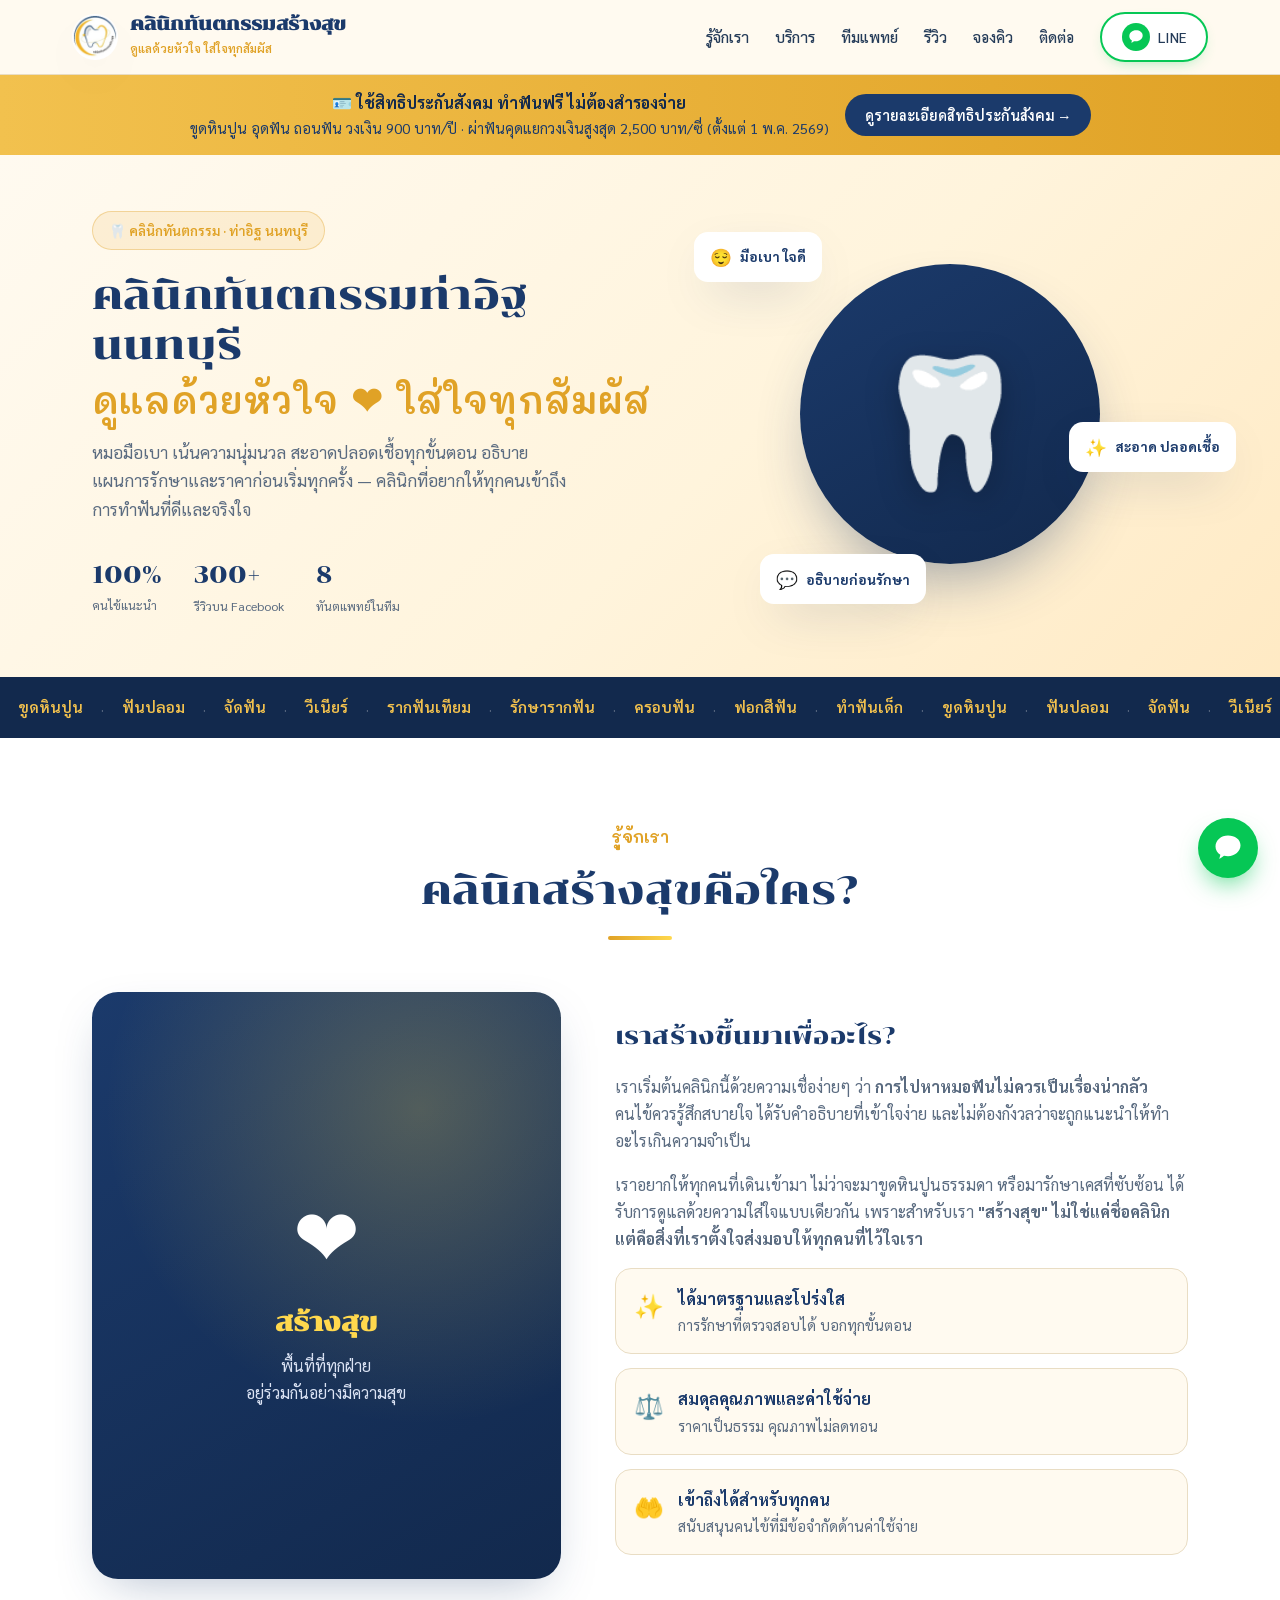
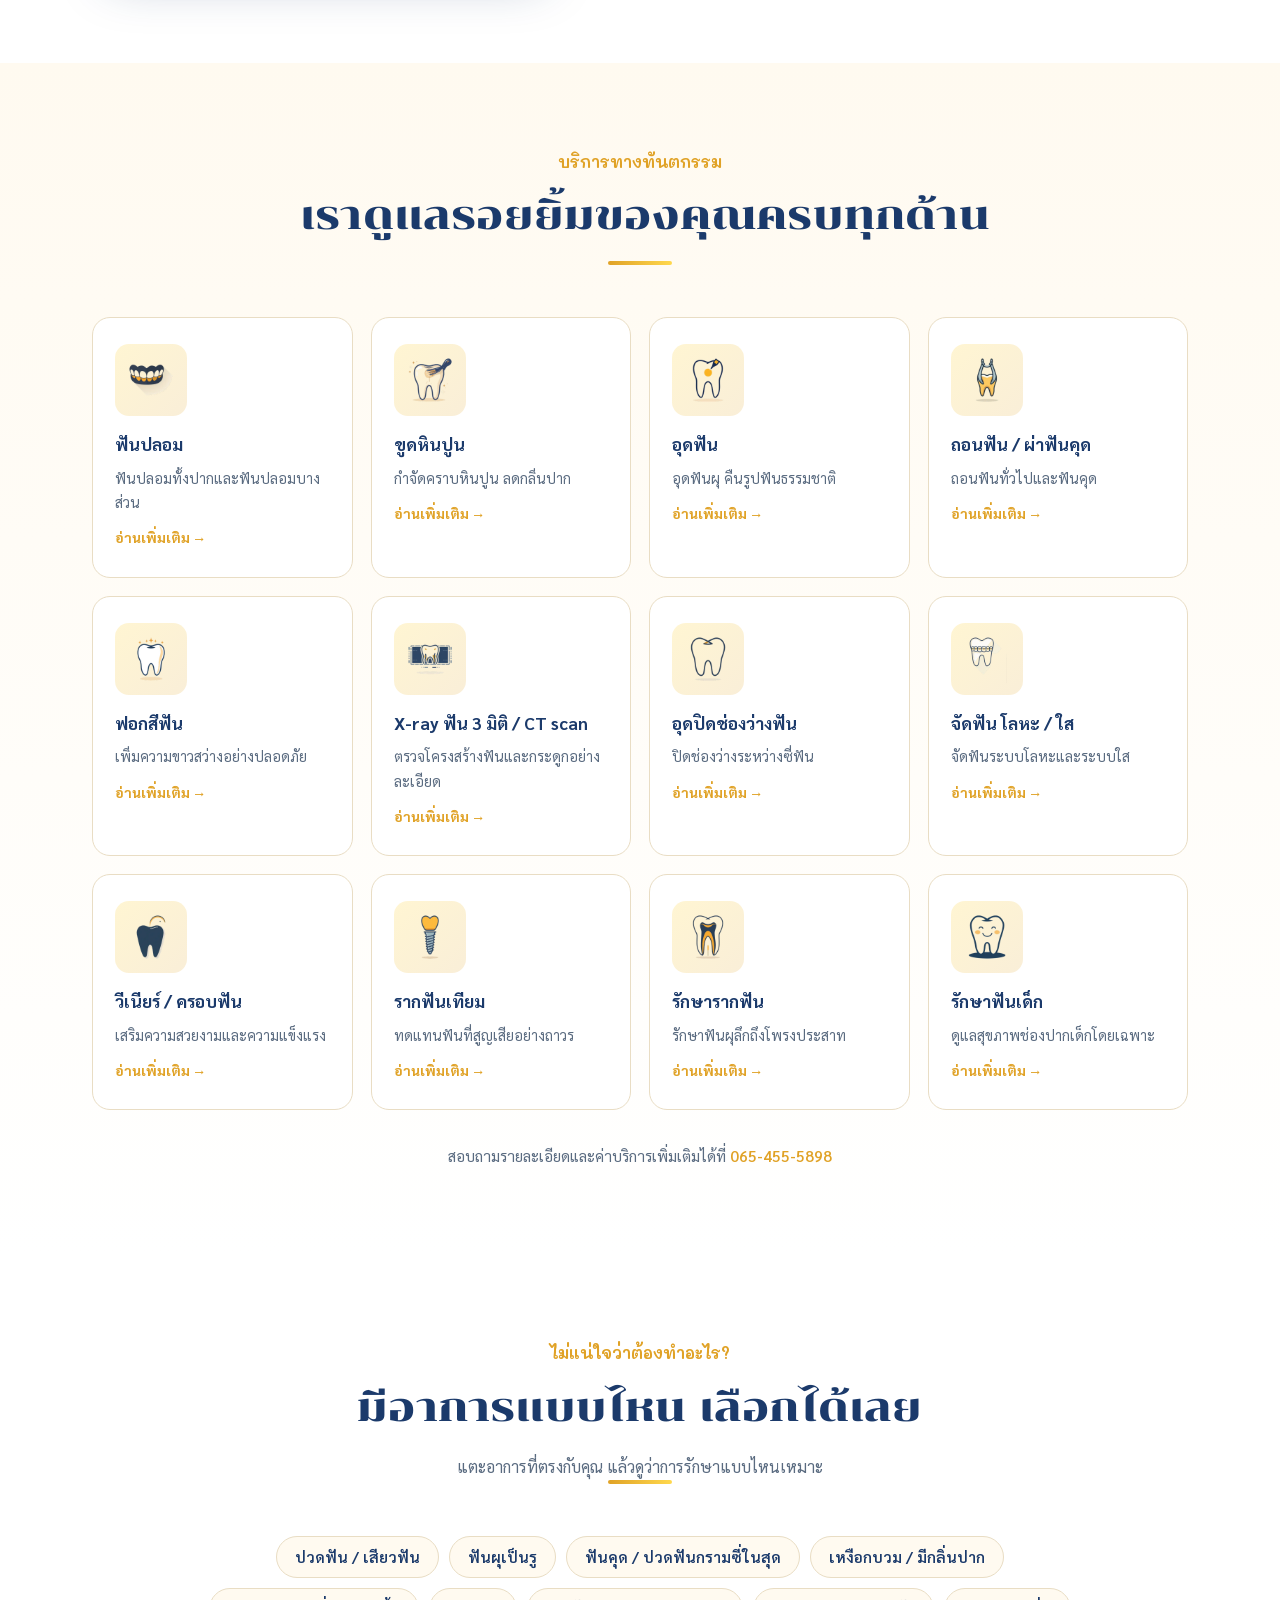
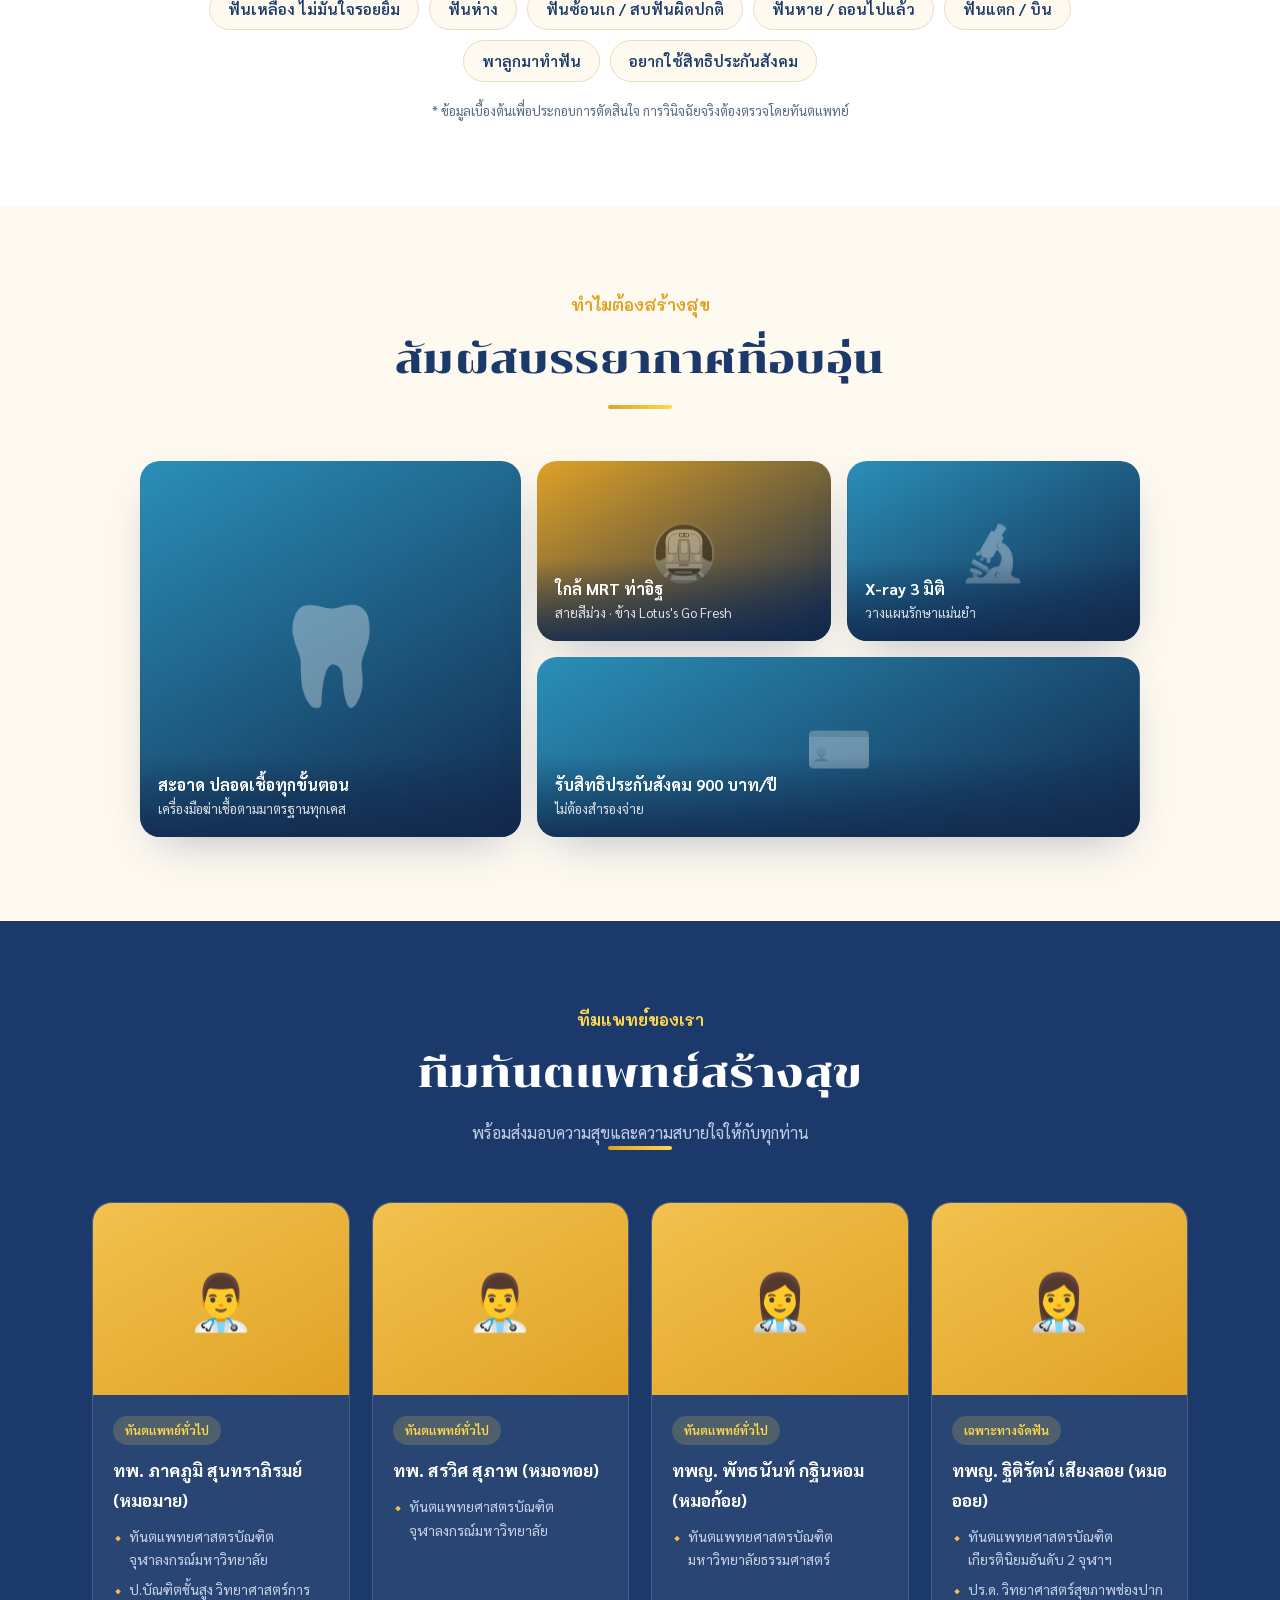
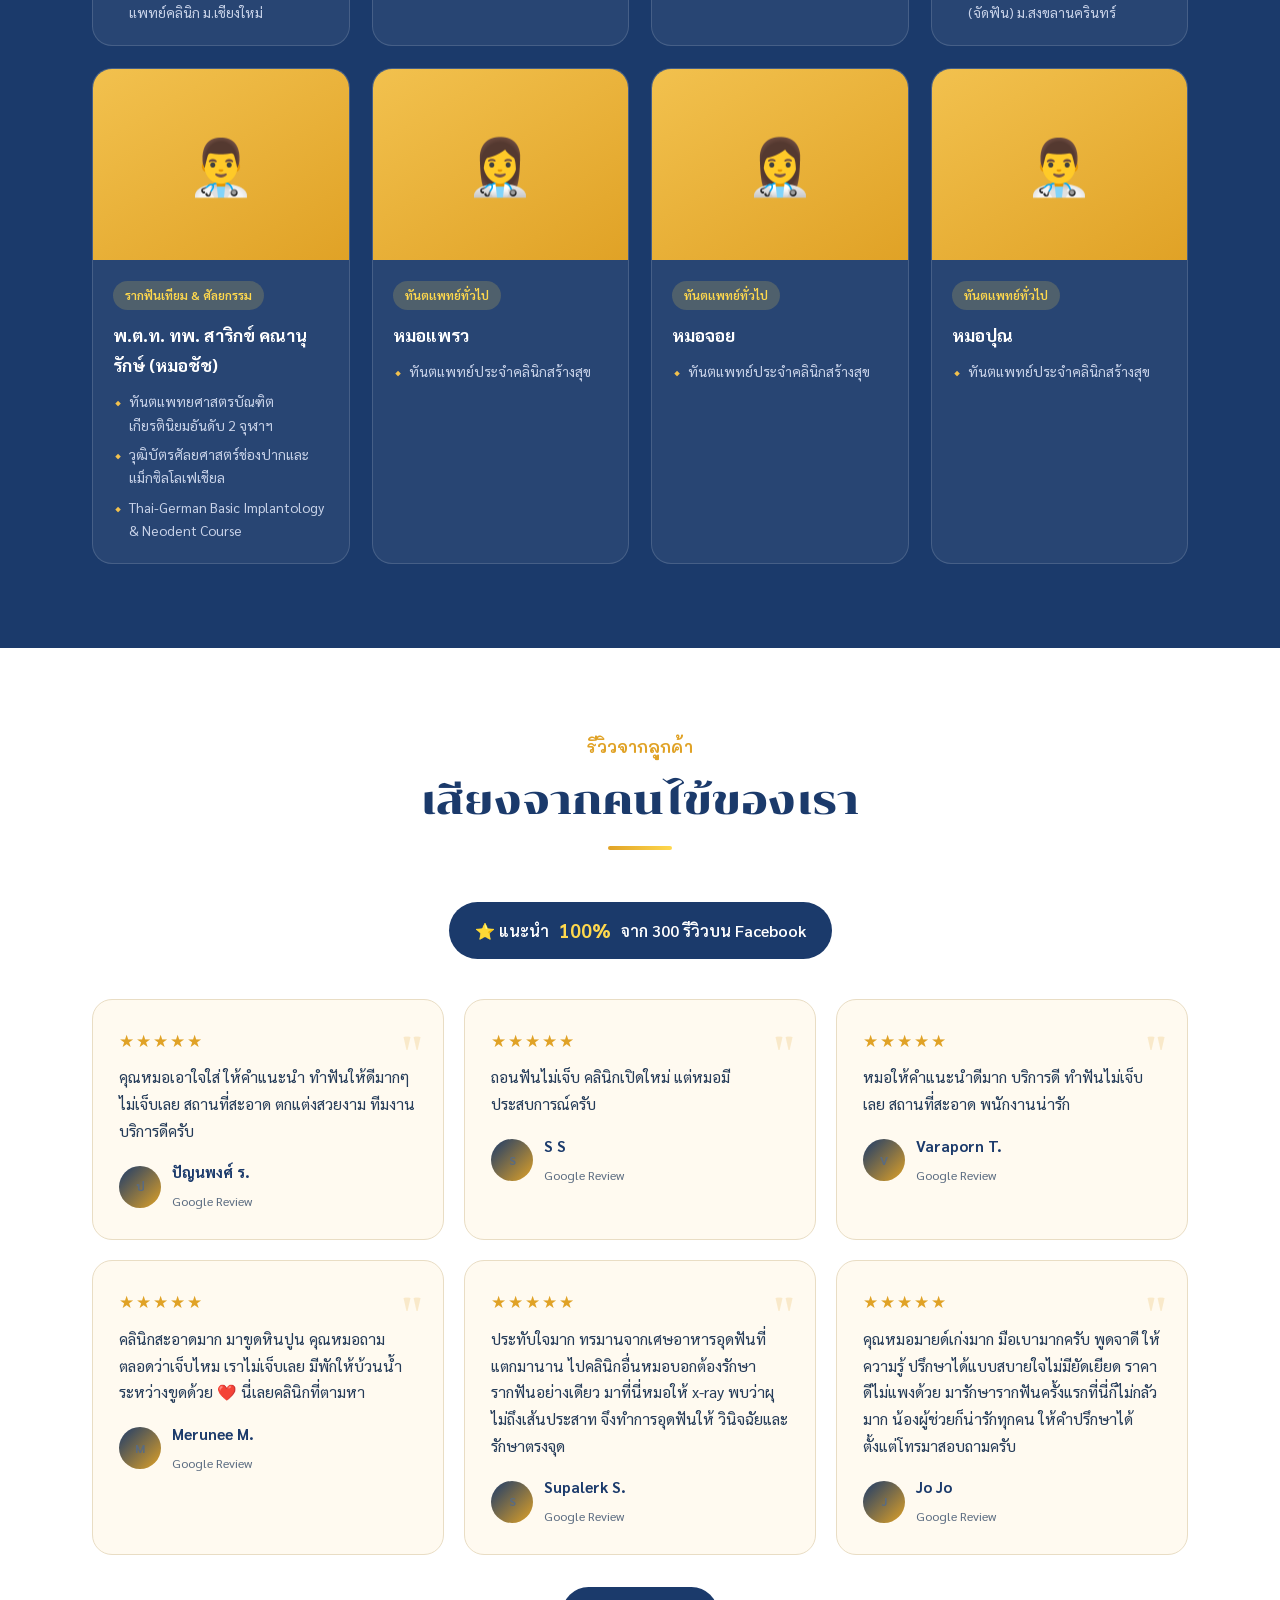
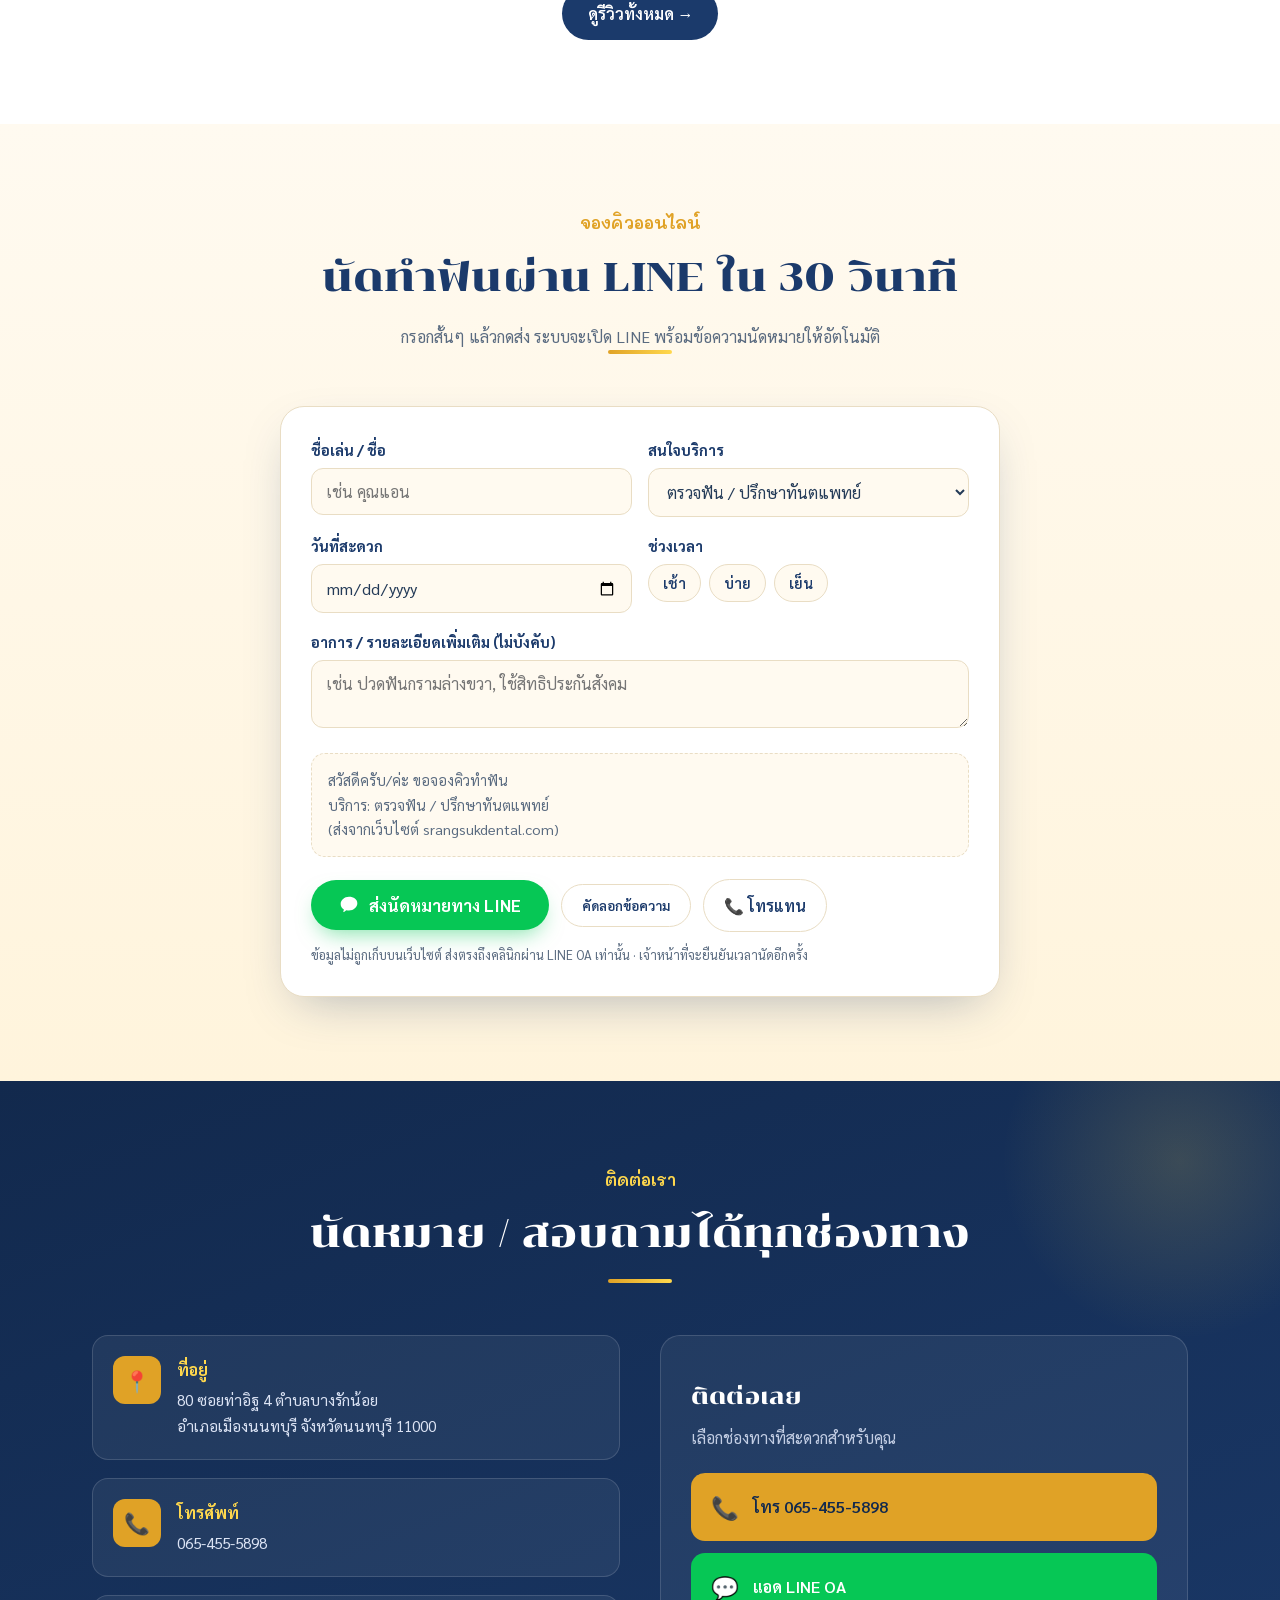
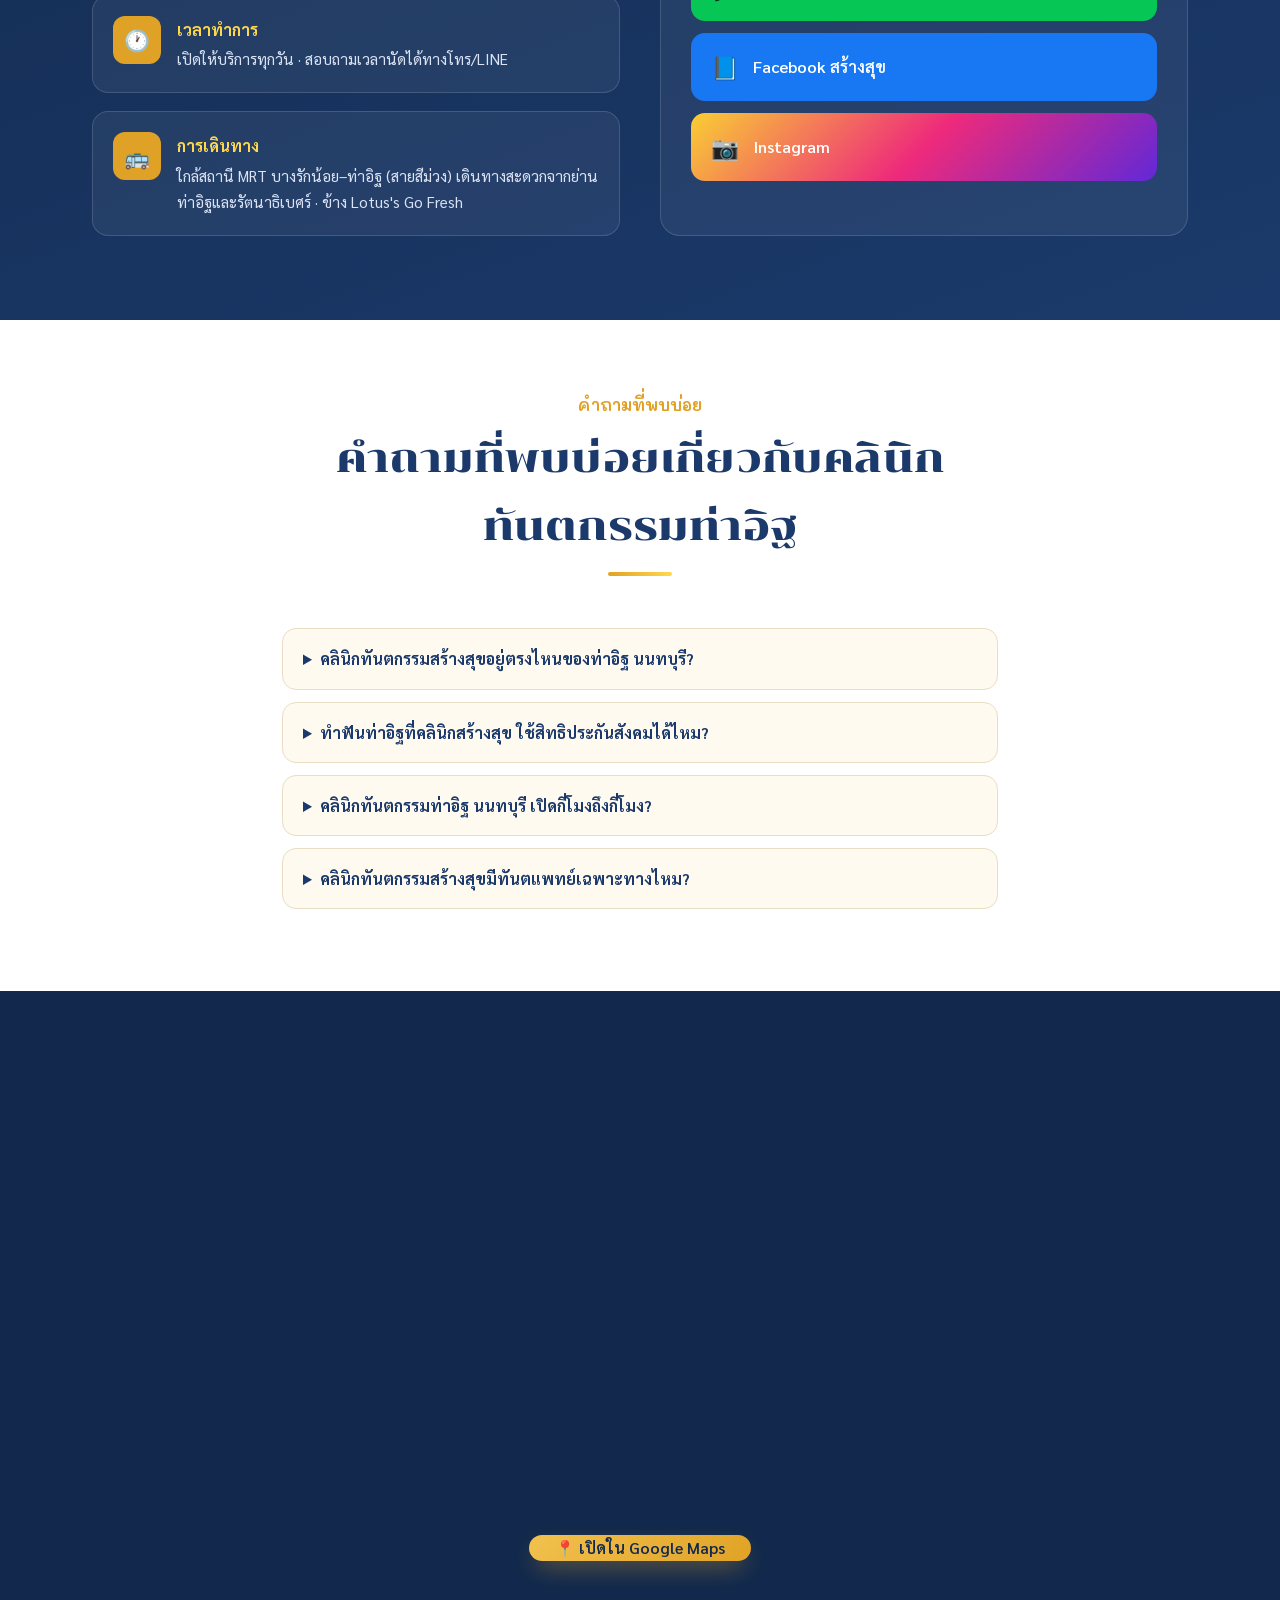
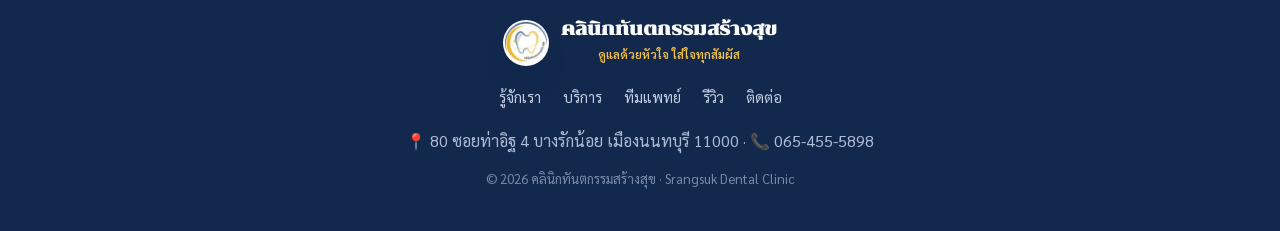
==== index.html @ 849a43ff "Content review: SSO 2026 rules, remove risky claims, fix errors - Social security: update to rules e" ====
<!DOCTYPE html>
<html lang="th">
<head>
<meta charset="UTF-8">
<meta name="viewport" content="width=device-width, initial-scale=1.0">
<title>คลินิกทันตกรรมสร้างสุข | ทำฟัน ท่าอิฐ นนทบุรี</title>
<meta name="description" content="คลินิกทันตกรรมสร้างสุข ทำฟันท่าอิฐ นนทบุรี ใกล้ MRT ท่าอิฐ สายสีม่วง บริการทันตกรรมครบวงจร ดูแลด้วยหัวใจ ใส่ใจทุกสัมผัส หมอมือเบา รับสิทธิประกันสังคม">
<meta name="keywords" content="คลินิกทันตกรรมท่าอิฐ, ทำฟันท่าอิฐ, คลินิกทันตกรรมนนทบุรี, ทำฟันนนทบุรี, หมอฟันท่าอิฐ, ทันตแพทย์บางรักน้อย">
<link rel="canonical" href="https://srangsukdental.com/">
<meta property="og:type" content="website">
<meta property="og:title" content="คลินิกทันตกรรมสร้างสุข | ทำฟัน ท่าอิฐ นนทบุรี">
<meta property="og:description" content="คลินิกทันตกรรมสร้างสุข ทำฟันท่าอิฐ นนทบุรี ใกล้ MRT ท่าอิฐ สายสีม่วง บริการทันตกรรมครบวงจร ดูแลด้วยหัวใจ ใส่ใจทุกสัมผัส">
<meta property="og:url" content="https://srangsukdental.com/">
<meta property="og:site_name" content="คลินิกทันตกรรมสร้างสุข">
<meta name="twitter:card" content="summary_large_image">
<meta property="og:image" content="https://srangsukdental.com/assets/brand/og-image.jpg">
<meta property="og:image:width" content="1200">
<meta property="og:image:height" content="630">
<meta property="og:locale" content="th_TH">
<meta name="theme-color" content="#1b3a6b">
<link rel="icon" type="image/png" sizes="32x32" href="/assets/brand/favicon-32.png">
<link rel="apple-touch-icon" href="/assets/brand/icon-180.png">
<link rel="manifest" href="/site.webmanifest">
<link rel="preconnect" href="https://fonts.googleapis.com">
<link rel="preconnect" href="https://fonts.gstatic.com" crossorigin>
<link href="https://fonts.googleapis.com/css2?family=Chonburi&family=Sarabun:wght@300;400;500;600;700&family=Mali:wght@400;500;600&display=swap" rel="stylesheet">
<script type="application/ld+json">
{
  "@context": "https://schema.org",
  "@type": "Dentist",
  "name": "คลินิกทันตกรรมสร้างสุข",
  "alternateName": "Srangsuk Dental Clinic",
  "image": "https://srangsukdental.com/assets/brand/og-image.jpg",
  "url": "https://srangsukdental.com/",
  "telephone": "+66654555898",
  "priceRange": "฿฿",
  "address": {
    "@type": "PostalAddress",
    "streetAddress": "80 ซอยท่าอิฐ 4 ตำบลบางรักน้อย",
    "addressLocality": "อำเภอเมืองนนทบุรี",
    "addressRegion": "นนทบุรี",
    "postalCode": "11000",
    "addressCountry": "TH"
  },
  "areaServed": [
    "ท่าอิฐ",
    "บางรักน้อย",
    "นนทบุรี"
  ],
  "hasMap": "https://www.google.com/maps/search/?api=1&query=คลินิกทันตกรรมสร้างสุข+80+ซอยท่าอิฐ+4+บางรักน้อย+นนทบุรี",
  "sameAs": [
    "https://www.facebook.com/srangsuk.dental/",
    "https://www.instagram.com/srangsuk_dental_clinic/",
    "https://line.me/R/ti/p/@096tnjfb"
  ],
  "logo": "https://srangsukdental.com/assets/brand/icon-512.png",
  "isAcceptingNewPatients": true,
  "hasOfferCatalog": {
    "@type": "OfferCatalog",
    "name": "บริการทันตกรรม",
    "itemListElement": [
      {
        "@type": "Offer",
        "itemOffered": {
          "@type": "Service",
          "name": "ฟันปลอม",
          "url": "https://srangsukdental.com/services/fun-plom.html"
        }
      },
      {
        "@type": "Offer",
        "itemOffered": {
          "@type": "Service",
          "name": "ขูดหินปูน",
          "url": "https://srangsukdental.com/services/khud-hin-pun.html"
        }
      },
      {
        "@type": "Offer",
        "itemOffered": {
          "@type": "Service",
          "name": "อุดฟัน",
          "url": "https://srangsukdental.com/services/ud-fun.html"
        }
      },
      {
        "@type": "Offer",
        "itemOffered": {
          "@type": "Service",
          "name": "ถอนฟัน / ผ่าฟันคุด",
          "url": "https://srangsukdental.com/services/thon-fun-pha-fun-khud.html"
        }
      },
      {
        "@type": "Offer",
        "itemOffered": {
          "@type": "Service",
          "name": "ฟอกสีฟัน",
          "url": "https://srangsukdental.com/services/fok-si-fun.html"
        }
      },
      {
        "@type": "Offer",
        "itemOffered": {
          "@type": "Service",
          "name": "X-ray ฟัน 3 มิติ / CT scan",
          "url": "https://srangsukdental.com/services/xray-3d-ct-scan.html"
        }
      },
      {
        "@type": "Offer",
        "itemOffered": {
          "@type": "Service",
          "name": "อุดปิดช่องว่างฟัน",
          "url": "https://srangsukdental.com/services/ud-pid-chong-wang-fun.html"
        }
      },
      {
        "@type": "Offer",
        "itemOffered": {
          "@type": "Service",
          "name": "จัดฟัน โลหะ / ใส",
          "url": "https://srangsukdental.com/services/jad-fun.html"
        }
      },
      {
        "@type": "Offer",
        "itemOffered": {
          "@type": "Service",
          "name": "วีเนียร์ / ครอบฟัน",
          "url": "https://srangsukdental.com/services/veneer-krob-fun.html"
        }
      },
      {
        "@type": "Offer",
        "itemOffered": {
          "@type": "Service",
          "name": "รากฟันเทียม",
          "url": "https://srangsukdental.com/services/rak-fun-tiam.html"
        }
      },
      {
        "@type": "Offer",
        "itemOffered": {
          "@type": "Service",
          "name": "รักษารากฟัน",
          "url": "https://srangsukdental.com/services/raksa-rak-fun.html"
        }
      },
      {
        "@type": "Offer",
        "itemOffered": {
          "@type": "Service",
          "name": "รักษาฟันเด็ก",
          "url": "https://srangsukdental.com/services/raksa-fun-dek.html"
        }
      },
      {
        "@type": "Offer",
        "itemOffered": {
          "@type": "Service",
          "name": "ทำฟันด้วยสิทธิประกันสังคม",
          "url": "https://srangsukdental.com/services/prakan-sangkhom-tham-fun-free.html"
        }
      }
    ]
  }
}
</script>
<script type="application/ld+json">
{
  "@context": "https://schema.org",
  "@type": "FAQPage",
  "mainEntity": [
    {
      "@type": "Question",
      "name": "คลินิกทันตกรรมสร้างสุขอยู่ตรงไหนของท่าอิฐ นนทบุรี?",
      "acceptedAnswer": {
        "@type": "Answer",
        "text": "คลินิกตั้งอยู่ที่ 80 ซอยท่าอิฐ 4 ตำบลบางรักน้อย อำเภอเมืองนนทบุรี ใกล้สถานี MRT บางรักน้อย–ท่าอิฐ (สายสีม่วง) และข้าง Lotus's Go Fresh เดินทางสะดวกจากย่านท่าอิฐและรัตนาธิเบศร์"
      }
    },
    {
      "@type": "Question",
      "name": "ทำฟันท่าอิฐที่คลินิกสร้างสุข ใช้สิทธิประกันสังคมได้ไหม?",
      "acceptedAnswer": {
        "@type": "Answer",
        "text": "ได้ครับ คลินิกรับสิทธิประกันสังคม ขูดหินปูน อุดฟัน ถอนฟัน วงเงิน 900 บาทต่อปี ไม่ต้องสำรองจ่าย ส่วนผ่าฟันคุดตั้งแต่ 1 พ.ค. 2569 แยกวงเงินสูงสุด 2,500 บาทต่อซี่ ค่าใช้จ่ายส่วนที่เกินวงเงินผู้ประกันตนชำระเอง"
      }
    },
    {
      "@type": "Question",
      "name": "คลินิกทันตกรรมท่าอิฐ นนทบุรี เปิดกี่โมงถึงกี่โมง?",
      "acceptedAnswer": {
        "@type": "Answer",
        "text": "เปิดให้บริการทุกวัน แนะนำโทรสอบถามเวลานัดหมายล่วงหน้าได้ที่ 065-455-5898 หรือแอด LINE OA เพื่อความสะดวกในการจองคิว"
      }
    },
    {
      "@type": "Question",
      "name": "คลินิกทันตกรรมสร้างสุขมีทันตแพทย์เฉพาะทางไหม?",
      "acceptedAnswer": {
        "@type": "Answer",
        "text": "มีครับ ทีมแพทย์ 8 ท่านครอบคลุมทันตกรรมทั่วไป ทันตกรรมจัดฟัน และรากฟันเทียม/ศัลยกรรมช่องปากโดยเฉพาะ"
      }
    }
  ]
}
</script>
<style>
:root{
  --navy:#1b3a6b;          /* น้ำเงินเข้มจากโลโก้ */
  --navy-deep:#12294d;
  --gold:#e0a226;          /* ทอง */
  --gold-soft:#f2c14e;
  --yellow:#ffd84d;        /* เหลืองสดใส */
  --cream:#fffaf0;
  --ink:#243b58;
  --muted:#5a6b80;
  --line:#e9ddc4;
  --white:#ffffff;
  --shadow:0 18px 50px -18px rgba(27,58,107,.35);
}
*{margin:0;padding:0;box-sizing:border-box}
html{scroll-behavior:smooth}
body{
  font-family:'Sarabun',sans-serif;
  color:var(--ink);
  background:var(--cream);
  line-height:1.7;
  overflow-x:hidden;
}
h1,h2,h3,.display{font-family:'Chonburi',serif;font-weight:400;letter-spacing:.2px}
.accent-font{font-family:'Mali',cursive}
a{text-decoration:none;color:inherit}
.wrap{max-width:1140px;margin:0 auto;padding:0 22px}
.btn{
  display:inline-flex;align-items:center;gap:8px;
  padding:13px 26px;border-radius:999px;font-weight:600;
  font-size:1rem;cursor:pointer;border:none;transition:.25s;
  font-family:'Sarabun',sans-serif;
}
.btn-gold{background:linear-gradient(135deg,var(--gold-soft),var(--gold));color:var(--navy-deep);box-shadow:0 10px 24px -8px rgba(224,162,38,.7)}
.btn-gold:hover{transform:translateY(-3px);box-shadow:0 16px 30px -10px rgba(224,162,38,.8)}
.btn-line-nav{background:#fff;color:#06c755;border:2px solid #06c755;padding:8px 22px 8px 8px;box-shadow:0 6px 16px -8px rgba(6,199,85,.45);transition:.25s}
.btn-line-nav:hover{background:#06c755;color:#fff;transform:translateY(-3px);box-shadow:0 12px 22px -8px rgba(6,199,85,.6)}
.btn-line-nav .line-badge{width:28px;height:28px;border-radius:50%;background:#06c755;display:grid;place-items:center;flex-shrink:0;transition:.25s}
.btn-line-nav:hover .line-badge{background:#fff}
.btn-line-nav .line-badge svg{width:16px;height:16px;fill:#fff;transition:.25s}
.btn-line-nav:hover .line-badge svg{fill:#06c755}
.btn-navy{background:var(--navy);color:#fff}
.btn-navy:hover{background:var(--navy-deep);transform:translateY(-3px)}
.btn-ghost{background:rgba(255,255,255,.15);color:#fff;border:1.5px solid rgba(255,255,255,.5)}
.btn-ghost:hover{background:rgba(255,255,255,.28)}

/* ---------- NAV ---------- */
header{position:sticky;top:0;z-index:50;background:rgba(255,250,240,.92);backdrop-filter:blur(10px);border-bottom:1px solid var(--line)}
nav{display:flex;align-items:center;justify-content:space-between;padding:12px 22px;max-width:1180px;margin:0 auto}
.brand{display:flex;align-items:center;gap:12px}
.logo-mark{width:46px;height:46px;border-radius:50%;background:#fff url(/assets/brand/icon-192.png) center/cover no-repeat;box-shadow:var(--shadow);flex-shrink:0;display:block}

.brand-text b{font-family:'Chonburi',serif;font-size:1.12rem;color:var(--navy);display:block;line-height:1.1}
.brand-text span{font-size:.72rem;color:var(--gold);font-weight:600}
.menu{display:flex;gap:26px;align-items:center}
.menu a{font-weight:500;font-size:.96rem;color:var(--ink);position:relative;padding:4px 0}
.menu a::after{content:"";position:absolute;left:0;bottom:-2px;width:0;height:2px;background:var(--gold);transition:.25s}
.menu a:hover::after{width:100%}
.menu .btn{padding:9px 20px;font-size:.9rem}
.burger{display:none;flex-direction:column;gap:5px;background:none;border:none;cursor:pointer}
.burger span{width:26px;height:3px;background:var(--navy);border-radius:2px;transition:.3s}

/* ---------- HERO ---------- */
.hero{position:relative;background:linear-gradient(135deg,var(--cream) 0%,#fff4dc 55%,#ffe9c2 100%);color:var(--ink);overflow:hidden;padding:56px 0 0}
.hero-grid{display:grid;grid-template-columns:1.1fr .9fr;gap:40px;align-items:center;position:relative;z-index:2;max-width:1140px;padding-bottom:60px}
.hero .eyebrow{display:inline-flex;align-items:center;gap:8px;background:rgba(224,162,38,.12);border:1px solid rgba(224,162,38,.35);color:var(--gold);padding:7px 16px;border-radius:999px;font-size:.85rem;font-weight:600;margin-bottom:20px;animation:fadeUp .7s both}
.hero h1{font-size:clamp(1.7rem,4vw,2.5rem);line-height:1.25;margin-bottom:16px;color:var(--navy);animation:fadeUp .7s .1s both}
.hero h1 .hero-sub{display:block;font-family:'Mali',cursive;font-weight:600;font-size:clamp(1.5rem,3.6vw,2.3rem);color:var(--gold);margin-top:6px}
.hero h1 .heart{display:inline-block;animation:beat 1.6s ease-in-out infinite}
.hero-desc{color:var(--muted);font-size:1.05rem;max-width:480px;margin-bottom:32px;animation:fadeUp .7s .2s both}
.btn-outline-navy{background:#fff;color:var(--navy);border:1.5px solid var(--line);box-shadow:0 4px 14px -6px rgba(27,58,107,.15)}
.btn-outline-navy:hover{border-color:var(--navy);transform:translateY(-3px)}
.hero-stats{display:flex;gap:32px;flex-wrap:wrap;animation:fadeUp .7s .3s both}
.hero-stats div{display:flex;flex-direction:column}
.hero-stats b{font-family:'Chonburi',serif;font-size:1.5rem;color:var(--navy);font-weight:400}
.hero-stats b.stars-b{color:var(--gold);font-size:1.1rem;letter-spacing:1px}
.hero-stats span{font-size:.78rem;color:var(--muted)}
.hero-visual{position:relative;height:380px;display:flex;align-items:center;justify-content:center}
.hero-circle{width:300px;height:300px;border-radius:50%;background:linear-gradient(150deg,var(--navy),var(--navy-deep));display:grid;place-items:center;box-shadow:0 30px 60px -20px rgba(27,58,107,.45);animation:fadeUp .8s .2s both}
.hero-tooth{font-size:8rem;filter:drop-shadow(0 10px 16px rgba(0,0,0,.25))}
.float-badge{position:absolute;background:#fff;border-radius:14px;padding:10px 16px;font-size:.85rem;font-weight:700;color:var(--navy);box-shadow:var(--shadow);display:flex;align-items:center;gap:8px;animation:floatY 3.4s ease-in-out infinite}
.float-badge span{font-size:1.1rem}
.float-badge.b1{top:2%;left:-4%;animation-delay:0s}
.float-badge.b2{top:52%;right:-10%;animation-delay:.6s}
.float-badge.b3{bottom:0%;left:10%;animation-delay:1.2s}
@keyframes floatY{0%,100%{transform:translateY(0)}50%{transform:translateY(-10px)}}
@keyframes beat{0%,100%{transform:scale(1)}50%{transform:scale(1.18)}}

/* ---------- MARQUEE BAR ---------- */
.marquee-bar{background:var(--navy-deep);overflow:hidden;white-space:nowrap;position:relative;z-index:2;padding:16px 0}
.marquee-track{display:inline-flex;align-items:center;animation:marquee 26s linear infinite}
.marquee-bar:hover .marquee-track{animation-play-state:paused}
.marquee-track span{padding:0 18px;font-weight:600;font-size:.95rem;color:var(--gold-soft);font-family:'Sarabun',sans-serif}
.marquee-track i{color:rgba(255,255,255,.3);font-style:normal}
@keyframes marquee{from{transform:translateX(0)}to{transform:translateX(-50%)}}

/* ---------- SECTION SHELL ---------- */
section{padding:84px 0}
.sec-head{text-align:center;max-width:680px;margin:0 auto 52px}
.sec-head .kicker{font-family:'Mali',cursive;color:var(--gold);font-size:1.05rem;font-weight:600}
.sec-head h2{font-size:clamp(1.8rem,3.6vw,2.5rem);color:var(--navy);margin:6px 0 12px}
.sec-head p{color:var(--muted)}
.deco-line{width:64px;height:4px;background:linear-gradient(90deg,var(--gold),var(--yellow));border-radius:4px;margin:0 auto}

/* ---------- ABOUT ---------- */
.about{background:#fff}
.about-grid{display:grid;grid-template-columns:.9fr 1.1fr;gap:54px;align-items:center}
.about-visual{position:relative;border-radius:26px;background:linear-gradient(150deg,var(--navy),var(--navy-deep));aspect-ratio:4/5;display:grid;place-items:center;color:#fff;box-shadow:var(--shadow);overflow:hidden}
.about-visual::before{content:"";position:absolute;inset:0;background:radial-gradient(circle at 70% 20%,rgba(255,216,77,.25),transparent 55%)}
.about-visual .heart{font-size:5rem;position:relative;z-index:1}
.about-visual .vtext{position:relative;z-index:1;text-align:center;padding:0 28px}
.about-visual .vtext b{font-family:'Chonburi',serif;font-size:1.6rem;display:block;color:var(--yellow)}
.about-text h3{font-size:1.5rem;color:var(--navy);margin-bottom:16px}
.about-text p{color:var(--muted);margin-bottom:16px}
.values{display:grid;gap:14px;margin-top:8px}
.value{display:flex;gap:14px;align-items:flex-start;background:var(--cream);border:1px solid var(--line);border-radius:16px;padding:16px 18px}
.value .ic{font-size:1.5rem;flex-shrink:0}
.value b{color:var(--navy)}
.value p{margin:0;font-size:.92rem}

/* ---------- SERVICES ---------- */
.services{background:linear-gradient(180deg,var(--cream),#fff)}
.svc-grid{display:grid;grid-template-columns:repeat(auto-fill,minmax(220px,1fr));gap:18px}
.svc{background:#fff;border:1px solid var(--line);border-radius:18px;padding:26px 22px;transition:.28s;position:relative;overflow:hidden}
.svc::before{content:"";position:absolute;top:0;left:0;width:100%;height:4px;background:linear-gradient(90deg,var(--gold),var(--yellow));transform:scaleX(0);transform-origin:left;transition:.3s}
.svc:hover{transform:translateY(-6px);box-shadow:var(--shadow);border-color:transparent}
.svc:hover::before{transform:scaleX(1)}
.svc .ic{width:72px;height:72px;border-radius:14px;background:linear-gradient(135deg,rgba(255,216,77,.25),rgba(224,162,38,.18));display:grid;place-items:center;margin-bottom:14px;overflow:hidden}
.svc .ic img{width:100%;height:100%;object-fit:contain;padding:8px}
.svc h4{font-family:'Sarabun';font-weight:700;color:var(--navy);font-size:1.08rem;margin-bottom:6px}
.svc .desc{color:var(--muted);font-size:.9rem;margin:0}

/* ---------- PRICE NOTE ---------- */
.price-note{text-align:center;margin-top:34px;color:var(--muted);font-size:.95rem}
.svc-more{display:inline-flex;align-items:center;gap:4px;margin-top:12px;color:var(--gold);font-weight:700;font-size:.88rem}
.svc-more:hover{text-decoration:underline}
.sso-banner{background:linear-gradient(90deg,var(--gold-soft),var(--gold));padding:14px 22px;position:relative;overflow:hidden}
.sso-banner .wrap{display:flex;align-items:center;justify-content:center;gap:16px;flex-wrap:wrap;text-align:center}
.sso-banner p{color:var(--navy-deep);font-weight:700;font-size:1rem;margin:0}
.sso-banner p span{font-weight:400;font-size:.9rem;display:block;color:var(--navy)}
.sso-banner a.sso-btn{background:var(--navy);color:#fff;padding:9px 20px;border-radius:999px;font-weight:600;font-size:.9rem;white-space:nowrap}
.sso-banner a.sso-btn:hover{background:var(--navy-deep)}
@media(max-width:600px){.sso-banner .wrap{flex-direction:column}}

/* ---------- GALLERY ---------- */
.gallery{background:var(--cream)}
.gal-grid{display:grid;grid-template-columns:1.3fr 1fr 1fr;grid-template-rows:repeat(2,180px);gap:16px;max-width:1000px;margin:0 auto}
.gal-item{border-radius:20px;position:relative;overflow:hidden;display:grid;place-items:center;background:linear-gradient(150deg,#2a8fb8,var(--navy-deep));box-shadow:var(--shadow)}
.gal-item.gal-gold{background:linear-gradient(150deg,var(--gold),var(--navy-deep))}
.gal-item.gal-big{grid-row:1 / span 2;grid-column:1}
.gal-item.gal-wide{grid-column:2 / span 2;grid-row:2}
.gal-ic{font-size:3.4rem;opacity:.35;filter:grayscale(1) brightness(2)}
.gal-item.gal-big .gal-ic{font-size:6rem}
.gal-note{text-align:center;color:var(--muted);font-size:.85rem;margin-top:20px}
@media(max-width:720px){
  .gal-grid{grid-template-columns:1fr 1fr;grid-template-rows:140px 140px 140px}
  .gal-item.gal-big{grid-column:1 / span 2;grid-row:1}
  .gal-item.gal-wide{grid-column:1 / span 2;grid-row:3}
}


/* ---------- SYMPTOM FINDER ---------- */
.finder{background:#fff}
.chips{display:flex;flex-wrap:wrap;gap:10px;justify-content:center;max-width:900px;margin:0 auto}
.chip{font-family:'Sarabun',sans-serif;font-size:.95rem;font-weight:600;padding:10px 18px;border-radius:999px;border:1.5px solid var(--line);background:var(--cream);color:var(--navy);cursor:pointer;transition:.2s}
.chip:hover{border-color:var(--gold)}
.chip[aria-pressed="true"]{background:var(--navy);border-color:var(--navy);color:#fff}
.finder-panel{display:none;max-width:760px;margin:26px auto 0;background:var(--cream);border:1px solid var(--line);border-radius:20px;padding:24px 26px}
.finder-panel.show{display:block;animation:fadeUp .35s both}
.finder-panel h3{font-family:'Sarabun',sans-serif;font-weight:700;color:var(--navy);font-size:1.15rem;margin-bottom:8px}
.finder-panel p{color:var(--muted);margin-bottom:14px}
.finder-links{display:flex;flex-wrap:wrap;gap:10px;margin-bottom:16px}
.finder-links a{background:#fff;border:1px solid var(--line);border-radius:12px;padding:8px 14px;font-weight:600;color:var(--navy);font-size:.92rem}
.finder-links a:hover{border-color:var(--gold);color:var(--gold)}
.finder-line{display:inline-flex;align-items:center;gap:8px;background:#06c755;color:#fff;border:none;border-radius:999px;padding:10px 20px;font-weight:700;font-family:'Sarabun',sans-serif;font-size:.95rem;cursor:pointer}
.finder-note{text-align:center;color:var(--muted);font-size:.82rem;margin-top:18px}

/* ---------- BOOKING ---------- */
.booking{background:linear-gradient(180deg,var(--cream),#fff4dc)}
.book-card{max-width:720px;margin:0 auto;background:#fff;border:1px solid var(--line);border-radius:24px;padding:30px;box-shadow:var(--shadow)}
.book-grid{display:grid;grid-template-columns:1fr 1fr;gap:16px}
.book-grid .full{grid-column:1 / -1}
.book-card label{display:block;font-weight:700;color:var(--navy);font-size:.92rem;margin-bottom:6px}
.book-card input,.book-card select,.book-card textarea{width:100%;font-family:'Sarabun',sans-serif;font-size:1rem;padding:12px 14px;border:1.5px solid var(--line);border-radius:12px;background:var(--cream);color:var(--ink)}
.book-card input:focus,.book-card select:focus,.book-card textarea:focus{outline:none;border-color:var(--gold);background:#fff}
.slots{display:flex;gap:8px;flex-wrap:wrap}
.slots .chip{padding:9px 14px;font-size:.9rem}
.book-actions{display:flex;gap:12px;flex-wrap:wrap;margin-top:22px;align-items:center}
.btn-line-big{display:inline-flex;align-items:center;gap:10px;background:#06c755;color:#fff;border:none;border-radius:999px;padding:14px 28px;font-weight:700;font-size:1.05rem;font-family:'Sarabun',sans-serif;cursor:pointer;box-shadow:0 10px 22px -8px rgba(6,199,85,.55)}
.btn-line-big:hover{background:#05b34c;transform:translateY(-2px)}
.btn-line-big svg{width:20px;height:20px;fill:#fff}
.btn-copy{background:none;border:1.5px solid var(--line);border-radius:999px;padding:12px 20px;font-family:'Sarabun',sans-serif;font-weight:600;color:var(--navy);cursor:pointer}
.book-preview{margin-top:18px;background:var(--cream);border:1px dashed var(--line);border-radius:14px;padding:14px 16px;font-size:.9rem;color:var(--muted);white-space:pre-line}
.book-privacy{font-size:.8rem;color:var(--muted);margin-top:12px}

/* ---------- HIGHLIGHT TILES (gallery) ---------- */
.gal-item{background-size:cover;background-position:center}
.gal-cap{position:absolute;left:0;right:0;bottom:0;padding:16px 18px;color:#fff;font-weight:700;font-size:1rem;background:linear-gradient(0deg,rgba(18,41,77,.85),transparent)}
.gal-cap small{display:block;font-weight:400;font-size:.82rem;opacity:.85}

/* ---------- MOBILE ACTION BAR ---------- */
.action-bar{display:none}
.fab-line{position:fixed;right:22px;bottom:22px;z-index:60;width:60px;height:60px;border-radius:50%;background:#06c755;display:grid;place-items:center;box-shadow:0 12px 26px -8px rgba(6,199,85,.7);transition:.25s}
.fab-line:hover{transform:scale(1.08)}
.fab-line svg{width:30px;height:30px;fill:#fff}
@media(max-width:880px){
  .fab-line{display:none}
  .action-bar{display:grid;grid-template-columns:1fr 1.4fr 1fr;position:fixed;left:0;right:0;bottom:0;z-index:60;background:#fff;border-top:1px solid var(--line);box-shadow:0 -8px 24px -12px rgba(27,58,107,.35);padding:8px 10px calc(8px + env(safe-area-inset-bottom))}
  .action-bar a{display:flex;flex-direction:column;align-items:center;gap:2px;font-size:.78rem;font-weight:700;color:var(--navy);padding:6px 0;border-radius:12px}
  .action-bar a .ab-ic{font-size:1.2rem;line-height:1}
  .action-bar a.ab-line{background:#06c755;color:#fff}
  body{padding-bottom:74px}
  .book-grid{grid-template-columns:1fr}
  .book-card{padding:22px}
}

/* ---------- TEAM ---------- */
.team{background:var(--navy);color:#fff}
.team .sec-head h2{color:#fff}
.team .sec-head .kicker{color:var(--yellow)}
.team .sec-head p{color:#c3cee4}
.team-grid{display:grid;grid-template-columns:repeat(auto-fill,minmax(250px,1fr));gap:22px}
.doc{background:rgba(255,255,255,.06);border:1px solid rgba(255,255,255,.14);border-radius:20px;overflow:hidden;transition:.28s}
.doc:hover{transform:translateY(-6px);background:rgba(255,255,255,.1)}
.doc .photo{aspect-ratio:4/3;background:linear-gradient(150deg,var(--gold-soft),var(--gold));display:grid;place-items:center;font-size:3.4rem;color:var(--navy-deep)}
.doc .body{padding:20px}
.doc .spec{display:inline-block;background:rgba(255,216,77,.18);color:var(--yellow);font-size:.78rem;font-weight:600;padding:4px 12px;border-radius:999px;margin-bottom:10px}
.doc h4{font-family:'Sarabun';font-weight:700;font-size:1.1rem;color:#fff;margin-bottom:10px}
.doc ul{list-style:none;display:grid;gap:6px}
.doc ul li{font-size:.86rem;color:#c8d2e8;padding-left:16px;position:relative}
.doc ul li::before{content:"◆";position:absolute;left:0;color:var(--gold-soft);font-size:.65rem;top:4px}

/* ---------- REVIEWS ---------- */
.reviews{background:#fff}
.rev-grid{display:grid;grid-template-columns:repeat(auto-fill,minmax(260px,1fr));gap:20px}
.rev{background:var(--cream);border:1px solid var(--line);border-radius:20px;padding:26px;position:relative}
.rev .stars{color:var(--gold);font-size:1.05rem;margin-bottom:10px;letter-spacing:2px}
.rev p{color:var(--ink);font-size:.98rem;margin-bottom:16px}
.rev .who{display:flex;align-items:center;gap:11px}
.rev .av{width:42px;height:42px;border-radius:50%;background:linear-gradient(135deg,var(--navy),var(--gold));color:#fff;display:grid;place-items:center;font-weight:700}
.rev .who b{color:var(--navy);display:block;font-size:.95rem}
.rev .who span{font-size:.78rem;color:var(--muted)}
.rev .quote{position:absolute;top:14px;right:20px;font-family:'Chonburi',serif;font-size:3rem;color:var(--gold);opacity:.18}
.rev-badge{text-align:center;margin-bottom:40px}
.rev-badge .pill{display:inline-flex;align-items:center;gap:10px;background:var(--navy);color:#fff;padding:12px 26px;border-radius:999px;font-weight:600}
.rev-badge .pill b{color:var(--yellow);font-size:1.2rem}

/* ---------- CONTACT ---------- */
.contact{background:linear-gradient(160deg,var(--navy-deep),var(--navy));color:#fff;position:relative;overflow:hidden}
.contact::before{content:"";position:absolute;top:-100px;right:-80px;width:360px;height:360px;border-radius:50%;background:radial-gradient(circle,rgba(255,216,77,.16),transparent 70%)}
.contact .sec-head h2{color:#fff}
.contact .sec-head .kicker{color:var(--yellow)}
.contact-grid{display:grid;grid-template-columns:1fr 1fr;gap:40px;position:relative;z-index:2}
.info-block{display:grid;gap:18px}
.info{display:flex;gap:16px;align-items:flex-start;background:rgba(255,255,255,.06);border:1px solid rgba(255,255,255,.14);border-radius:16px;padding:20px}
.info .ic{width:48px;height:48px;border-radius:12px;background:var(--gold);color:var(--navy-deep);display:grid;place-items:center;font-size:1.3rem;flex-shrink:0}
.info b{color:var(--yellow);display:block;margin-bottom:3px}
.info p,.info a{color:#dbe3f4;font-size:.96rem}
.info a:hover{color:#fff;text-decoration:underline}
.channels{background:rgba(255,255,255,.06);border:1px solid rgba(255,255,255,.14);border-radius:20px;padding:30px;display:flex;flex-direction:column;justify-content:center}
.channels h3{color:#fff;font-size:1.4rem;margin-bottom:8px}
.channels p{color:#c3cee4;margin-bottom:22px}
.channels .ch-btn{display:flex;align-items:center;gap:14px;padding:15px 20px;border-radius:14px;margin-bottom:12px;font-weight:600;transition:.25s;font-size:1.02rem}
.ch-call{background:var(--gold);color:var(--navy-deep)}
.ch-line{background:#06c755;color:#fff}
.ch-fb{background:#1877f2;color:#fff}
.ch-ig{background:linear-gradient(135deg,#f9ce34,#ee2a7b,#6228d7);color:#fff}
.channels .ch-btn:hover{transform:translateX(6px);box-shadow:0 10px 22px -10px rgba(0,0,0,.5)}
.channels .ch-btn .e{font-size:1.4rem}

/* ---------- MAP ---------- */
.map-sec{position:relative;line-height:0;background:var(--navy-deep)}
.map-sec iframe{display:block;filter:saturate(.9)}
.map-cta{position:absolute;bottom:18px;left:50%;transform:translateX(-50%)}

/* ---------- FOOTER ---------- */
footer{background:var(--navy-deep);color:#aebbd4;padding:40px 0;text-align:center}
footer .brand{justify-content:center;margin-bottom:14px}
footer .brand-text b{color:#fff}
footer .fnav{display:flex;gap:22px;justify-content:center;flex-wrap:wrap;margin:18px 0}
footer .fnav a{color:#c3cee4;font-size:.92rem}
footer .fnav a:hover{color:var(--yellow)}
footer .copy{font-size:.82rem;color:#7c8aa8;margin-top:14px}

@keyframes fadeUp{from{opacity:0;transform:translateY(24px)}to{opacity:1;transform:translateY(0)}}
.reveal{opacity:0;transform:translateY(30px);transition:.7s}
.reveal.in{opacity:1;transform:translateY(0)}

/* ---------- RESPONSIVE ---------- */
@media(max-width:880px){
  .hero-grid,.about-grid,.contact-grid{grid-template-columns:1fr}
  .about-visual{aspect-ratio:16/10;max-height:340px}
  .menu{position:fixed;inset:60px 0 auto 0;background:var(--cream);flex-direction:column;padding:24px;gap:18px;border-bottom:1px solid var(--line);transform:translateY(-130%);transition:.35s;box-shadow:var(--shadow)}
  .menu.open{transform:translateY(0)}
  .burger{display:flex}
  .hero{padding-top:40px}
  .hero-visual{height:260px;margin-top:20px}
  .hero-circle{width:210px;height:210px}
  .hero-tooth{font-size:5.5rem}
  .float-badge{font-size:.75rem;padding:8px 12px}
  .float-badge.b1{left:0}
  .float-badge.b2{right:0}
  .float-badge.b3{left:4%}
  .hero-stats{gap:20px}
}
</style>
</head>
<body>

<!-- NAV -->
<header>
  <nav>
    <a class="brand" href="#top">
      <span class="logo-mark"></span>
      <span class="brand-text"><b>คลินิกทันตกรรมสร้างสุข</b><span>ดูแลด้วยหัวใจ ใส่ใจทุกสัมผัส</span></span>
    </a>
    <div class="menu" id="menu">
      <a href="#about">รู้จักเรา</a>
      <a href="#services">บริการ</a>
      <a href="#team">ทีมแพทย์</a>
      <a href="#reviews">รีวิว</a>
      <a href="#booking">จองคิว</a>
      <a href="#contact">ติดต่อ</a>
      <a class="btn btn-line-nav" href="https://line.me/R/ti/p/@096tnjfb" target="_blank" rel="noreferrer"><span class="line-badge"><svg viewBox="0 0 24 24"><path d="M12 2C6.48 2 2 5.94 2 10.7c0 2.72 1.51 5.14 3.87 6.7-.13.86-.62 2.4-.71 2.77-.11.47.17.46.36.34.15-.1 2.4-1.63 3.37-2.29.98.2 2.01.31 3.11.31 5.52 0 10-3.94 10-8.7S17.52 2 12 2z"/></svg></span> LINE</a>
    </div>
    <button class="burger" id="burger" aria-label="เมนู"><span></span><span></span><span></span></button>
  </nav>
</header>

<div class="sso-banner">
  <div class="wrap">
    <p>🪪 ใช้สิทธิประกันสังคม ทำฟันฟรี ไม่ต้องสำรองจ่าย <span>ขูดหินปูน อุดฟัน ถอนฟัน วงเงิน 900 บาท/ปี · ผ่าฟันคุดแยกวงเงินสูงสุด 2,500 บาท/ซี่ (ตั้งแต่ 1 พ.ค. 2569)</span></p>
    <a class="sso-btn" href="services/prakan-sangkhom-tham-fun-free.html">ดูรายละเอียดสิทธิประกันสังคม →</a>
  </div>
</div>

<!-- HERO -->
<section class="hero" id="top">
  <div class="wrap hero-grid">
    <div class="hero-text">
      <span class="eyebrow">🦷 คลินิกทันตกรรม · ท่าอิฐ นนทบุรี</span>
      <h1>คลินิกทันตกรรมท่าอิฐ นนทบุรี<br><span class="hero-sub">ดูแลด้วยหัวใจ <span class="heart">❤</span> ใส่ใจทุกสัมผัส</span></h1>
      <p class="hero-desc">หมอมือเบา เน้นความนุ่มนวล สะอาดปลอดเชื้อทุกขั้นตอน อธิบายแผนการรักษาและราคาก่อนเริ่มทุกครั้ง — คลินิกที่อยากให้ทุกคนเข้าถึงการทำฟันที่ดีและจริงใจ</p>
      <div class="hero-stats">
        <div><b>100%</b><span>คนไข้แนะนำ</span></div>
        <div><b>300+</b><span>รีวิวบน Facebook</span></div>
        <div><b>8</b><span>ทันตแพทย์ในทีม</span></div>
      </div>
    </div>
    <div class="hero-visual">
      <div class="hero-circle"><span class="hero-tooth">🦷</span></div>
      <div class="float-badge b1"><span>😌</span> มือเบา ใจดี</div>
      <div class="float-badge b2"><span>✨</span> สะอาด ปลอดเชื้อ</div>
      <div class="float-badge b3"><span>💬</span> อธิบายก่อนรักษา</div>
    </div>
  </div>

  <div class="marquee-bar">
    <div class="marquee-track">
      <span>ขูดหินปูน</span><i>·</i><span>ฟันปลอม</span><i>·</i><span>จัดฟัน</span><i>·</i><span>วีเนียร์</span><i>·</i><span>รากฟันเทียม</span><i>·</i><span>รักษารากฟัน</span><i>·</i><span>ครอบฟัน</span><i>·</i><span>ฟอกสีฟัน</span><i>·</i><span>ทำฟันเด็ก</span><i>·</i>
      <span>ขูดหินปูน</span><i>·</i><span>ฟันปลอม</span><i>·</i><span>จัดฟัน</span><i>·</i><span>วีเนียร์</span><i>·</i><span>รากฟันเทียม</span><i>·</i><span>รักษารากฟัน</span><i>·</i><span>ครอบฟัน</span><i>·</i><span>ฟอกสีฟัน</span><i>·</i><span>ทำฟันเด็ก</span><i>·</i>
    </div>
  </div>
</section>


<!-- ABOUT -->
<section class="about" id="about">
  <div class="wrap">
    <div class="sec-head reveal">
      <span class="kicker">รู้จักเรา</span>
      <h2>คลินิกสร้างสุขคือใคร?</h2>
      <div class="deco-line"></div>
    </div>
    <div class="about-grid">
      <div class="about-visual reveal">
        <div class="vtext">
          <span class="heart">❤</span>
          <b>สร้างสุข</b>
          <p style="color:#dbe3f4;margin-top:8px">พื้นที่ที่ทุกฝ่าย<br>อยู่ร่วมกันอย่างมีความสุข</p>
        </div>
      </div>
      <div class="about-text reveal">
        <h3>เราสร้างขึ้นมาเพื่ออะไร?</h3>
        <p>เราเริ่มต้นคลินิกนี้ด้วยความเชื่อง่ายๆ ว่า <b>การไปหาหมอฟันไม่ควรเป็นเรื่องน่ากลัว</b> คนไข้ควรรู้สึกสบายใจ ได้รับคำอธิบายที่เข้าใจง่าย และไม่ต้องกังวลว่าจะถูกแนะนำให้ทำอะไรเกินความจำเป็น</p>
        <p>เราอยากให้ทุกคนที่เดินเข้ามา ไม่ว่าจะมาขูดหินปูนธรรมดา หรือมารักษาเคสที่ซับซ้อน ได้รับการดูแลด้วยความใส่ใจแบบเดียวกัน เพราะสำหรับเรา <b>"สร้างสุข" ไม่ใช่แค่ชื่อคลินิก แต่คือสิ่งที่เราตั้งใจส่งมอบให้ทุกคนที่ไว้ใจเรา</b></p>
        <div class="values">
          <div class="value"><span class="ic">✨</span><div><b>ได้มาตรฐานและโปร่งใส</b><p>การรักษาที่ตรวจสอบได้ บอกทุกขั้นตอน</p></div></div>
          <div class="value"><span class="ic">⚖️</span><div><b>สมดุลคุณภาพและค่าใช้จ่าย</b><p>ราคาเป็นธรรม คุณภาพไม่ลดทอน</p></div></div>
          <div class="value"><span class="ic">🤲</span><div><b>เข้าถึงได้สำหรับทุกคน</b><p>สนับสนุนคนไข้ที่มีข้อจำกัดด้านค่าใช้จ่าย</p></div></div>
        </div>
      </div>
    </div>
  </div>
</section>

<!-- SERVICES -->
<section class="services" id="services">
  <div class="wrap">
    <div class="sec-head reveal">
      <span class="kicker">บริการทางทันตกรรม</span>
      <h2 style="white-space:nowrap;font-size:clamp(1.15rem,4.4vw,2.5rem)">เราดูแลรอยยิ้มของคุณครบทุกด้าน</h2>
      <div class="deco-line"></div>
    </div>
    <div class="svc-grid">
      <div class="svc reveal"><div class="ic"><img src="assets/services/fun-plom.webp" alt="ฟันปลอม คลินิกทันตกรรมสร้างสุข ท่าอิฐ" width="320" height="320" loading="lazy" decoding="async"></div><h4>ฟันปลอม</h4><p class="desc">ฟันปลอมทั้งปากและฟันปลอมบางส่วน</p><a class="svc-more" href="services/fun-plom.html">อ่านเพิ่มเติม →</a></div>
      <div class="svc reveal"><div class="ic"><img src="assets/services/khud-hin-pun.webp" alt="ขูดหินปูน คลินิกทันตกรรมสร้างสุข ท่าอิฐ" width="320" height="320" loading="lazy" decoding="async"></div><h4>ขูดหินปูน</h4><p class="desc">กำจัดคราบหินปูน ลดกลิ่นปาก</p><a class="svc-more" href="services/khud-hin-pun.html">อ่านเพิ่มเติม →</a></div>
      <div class="svc reveal"><div class="ic"><img src="assets/services/ud-fun.webp" alt="อุดฟัน คลินิกทันตกรรมสร้างสุข ท่าอิฐ" width="320" height="320" loading="lazy" decoding="async"></div><h4>อุดฟัน</h4><p class="desc">อุดฟันผุ คืนรูปฟันธรรมชาติ</p><a class="svc-more" href="services/ud-fun.html">อ่านเพิ่มเติม →</a></div>
      <div class="svc reveal"><div class="ic"><img src="assets/services/thon-fun-pha-fun-khud.webp" alt="ถอนฟัน / ผ่าฟันคุด คลินิกทันตกรรมสร้างสุข ท่าอิฐ" width="320" height="320" loading="lazy" decoding="async"></div><h4>ถอนฟัน / ผ่าฟันคุด</h4><p class="desc">ถอนฟันทั่วไปและฟันคุด</p><a class="svc-more" href="services/thon-fun-pha-fun-khud.html">อ่านเพิ่มเติม →</a></div>
      <div class="svc reveal"><div class="ic"><img src="assets/services/fok-si-fun.webp" alt="ฟอกสีฟัน คลินิกทันตกรรมสร้างสุข ท่าอิฐ" width="320" height="320" loading="lazy" decoding="async"></div><h4>ฟอกสีฟัน</h4><p class="desc">เพิ่มความขาวสว่างอย่างปลอดภัย</p><a class="svc-more" href="services/fok-si-fun.html">อ่านเพิ่มเติม →</a></div>
      <div class="svc reveal"><div class="ic"><img src="assets/services/xray-3d-ct-scan.webp" alt="X-ray ฟัน 3 มิติ / CT scan คลินิกทันตกรรมสร้างสุข ท่าอิฐ" width="320" height="320" loading="lazy" decoding="async"></div><h4>X-ray ฟัน 3 มิติ / CT scan</h4><p class="desc">ตรวจโครงสร้างฟันและกระดูกอย่างละเอียด</p><a class="svc-more" href="services/xray-3d-ct-scan.html">อ่านเพิ่มเติม →</a></div>
      <div class="svc reveal"><div class="ic"><img src="assets/services/ud-pid-chong-wang-fun.webp" alt="อุดปิดช่องว่างฟัน คลินิกทันตกรรมสร้างสุข ท่าอิฐ" width="320" height="320" loading="lazy" decoding="async"></div><h4>อุดปิดช่องว่างฟัน</h4><p class="desc">ปิดช่องว่างระหว่างซี่ฟัน</p><a class="svc-more" href="services/ud-pid-chong-wang-fun.html">อ่านเพิ่มเติม →</a></div>
      <div class="svc reveal"><div class="ic"><img src="assets/services/jad-fun.webp" alt="จัดฟัน โลหะ / ใส คลินิกทันตกรรมสร้างสุข ท่าอิฐ" width="320" height="320" loading="lazy" decoding="async"></div><h4>จัดฟัน โลหะ / ใส</h4><p class="desc">จัดฟันระบบโลหะและระบบใส</p><a class="svc-more" href="services/jad-fun.html">อ่านเพิ่มเติม →</a></div>
      <div class="svc reveal"><div class="ic"><img src="assets/services/veneer-krob-fun.webp" alt="วีเนียร์ / ครอบฟัน คลินิกทันตกรรมสร้างสุข ท่าอิฐ" width="320" height="320" loading="lazy" decoding="async"></div><h4>วีเนียร์ / ครอบฟัน</h4><p class="desc">เสริมความสวยงามและความแข็งแรง</p><a class="svc-more" href="services/veneer-krob-fun.html">อ่านเพิ่มเติม →</a></div>
      <div class="svc reveal"><div class="ic"><img src="assets/services/rak-fun-tiam.webp" alt="รากฟันเทียม คลินิกทันตกรรมสร้างสุข ท่าอิฐ" width="320" height="320" loading="lazy" decoding="async"></div><h4>รากฟันเทียม</h4><p class="desc">ทดแทนฟันที่สูญเสียอย่างถาวร</p><a class="svc-more" href="services/rak-fun-tiam.html">อ่านเพิ่มเติม →</a></div>
      <div class="svc reveal"><div class="ic"><img src="assets/services/raksa-rak-fun.webp" alt="รักษารากฟัน คลินิกทันตกรรมสร้างสุข ท่าอิฐ" width="320" height="320" loading="lazy" decoding="async"></div><h4>รักษารากฟัน</h4><p class="desc">รักษาฟันผุลึกถึงโพรงประสาท</p><a class="svc-more" href="services/raksa-rak-fun.html">อ่านเพิ่มเติม →</a></div>
      <div class="svc reveal"><div class="ic"><img src="assets/services/raksa-fun-dek.webp" alt="รักษาฟันเด็ก คลินิกทันตกรรมสร้างสุข ท่าอิฐ" width="320" height="320" loading="lazy" decoding="async"></div><h4>รักษาฟันเด็ก</h4><p class="desc">ดูแลสุขภาพช่องปากเด็กโดยเฉพาะ</p><a class="svc-more" href="services/raksa-fun-dek.html">อ่านเพิ่มเติม →</a></div>
    </div>
    <p class="price-note reveal">สอบถามรายละเอียดและค่าบริการเพิ่มเติมได้ที่ <a href="tel:0654555898" style="color:var(--gold);font-weight:600">065-455-5898</a></p>
  </div>
</section>


<!-- SYMPTOM FINDER -->
<section class="finder" id="finder">
  <div class="wrap">
    <div class="sec-head reveal">
      <span class="kicker">ไม่แน่ใจว่าต้องทำอะไร?</span>
      <h2>มีอาการแบบไหน เลือกได้เลย</h2>
      <p>แตะอาการที่ตรงกับคุณ แล้วดูว่าการรักษาแบบไหนเหมาะ</p>
      <div class="deco-line"></div>
    </div>
    <div class="chips reveal">
      <button type="button" class="chip" aria-pressed="false" data-target="fp0">ปวดฟัน / เสียวฟัน</button>
      <button type="button" class="chip" aria-pressed="false" data-target="fp1">ฟันผุเป็นรู</button>
      <button type="button" class="chip" aria-pressed="false" data-target="fp2">ฟันคุด / ปวดฟันกรามซี่ในสุด</button>
      <button type="button" class="chip" aria-pressed="false" data-target="fp3">เหงือกบวม / มีกลิ่นปาก</button>
      <button type="button" class="chip" aria-pressed="false" data-target="fp4">ฟันเหลือง ไม่มั่นใจรอยยิ้ม</button>
      <button type="button" class="chip" aria-pressed="false" data-target="fp5">ฟันห่าง</button>
      <button type="button" class="chip" aria-pressed="false" data-target="fp6">ฟันซ้อนเก / สบฟันผิดปกติ</button>
      <button type="button" class="chip" aria-pressed="false" data-target="fp7">ฟันหาย / ถอนไปแล้ว</button>
      <button type="button" class="chip" aria-pressed="false" data-target="fp8">ฟันแตก / บิ่น</button>
      <button type="button" class="chip" aria-pressed="false" data-target="fp9">พาลูกมาทำฟัน</button>
      <button type="button" class="chip" aria-pressed="false" data-target="fp10">อยากใช้สิทธิประกันสังคม</button>
    </div>
    <div class="finder-panel" id="fp0">
      <h3>ปวดฟัน / เสียวฟัน</h3>
      <p>อาจเกิดจากฟันผุลึก เนื้อฟันสึก หรือเหงือกร่น ถ้าปวดตอนกลางคืนหรือปวดตุบๆ ควรรีบตรวจเพราะอาจถึงโพรงประสาทแล้ว</p>
      <div class="finder-links"><a href="services/ud-fun.html">อุดฟัน →</a><a href="services/raksa-rak-fun.html">รักษารากฟัน →</a><a href="services/xray-3d-ct-scan.html">X-ray ฟัน 3 มิติ / CT scan →</a></div>
      <button type="button" class="finder-line" data-msg="สวัสดีครับ/ค่ะ มีอาการ: ปวดฟัน / เสียวฟัน อยากปรึกษาทันตแพทย์ (ส่งจากเว็บไซต์)"><svg width="18" height="18" fill="#fff" viewBox="0 0 24 24" aria-hidden="true"><path d="M12 2C6.48 2 2 5.94 2 10.7c0 2.72 1.51 5.14 3.87 6.7-.13.86-.62 2.4-.71 2.77-.11.47.17.46.36.34.15-.1 2.4-1.63 3.37-2.29.98.2 2.01.31 3.11.31 5.52 0 10-3.94 10-8.7S17.52 2 12 2z"/></svg> ปรึกษาอาการนี้ทาง LINE</button>
    </div>
    <div class="finder-panel" id="fp1">
      <h3>ฟันผุเป็นรู</h3>
      <p>ฟันผุที่ยังไม่ถึงโพรงประสาทมักแก้ได้ด้วยการอุดฟันในครั้งเดียว ยิ่งรักษาเร็วยิ่งเก็บเนื้อฟันไว้ได้มาก</p>
      <div class="finder-links"><a href="services/ud-fun.html">อุดฟัน →</a><a href="services/xray-3d-ct-scan.html">X-ray ฟัน 3 มิติ / CT scan →</a></div>
      <button type="button" class="finder-line" data-msg="สวัสดีครับ/ค่ะ มีอาการ: ฟันผุเป็นรู อยากปรึกษาทันตแพทย์ (ส่งจากเว็บไซต์)"><svg width="18" height="18" fill="#fff" viewBox="0 0 24 24" aria-hidden="true"><path d="M12 2C6.48 2 2 5.94 2 10.7c0 2.72 1.51 5.14 3.87 6.7-.13.86-.62 2.4-.71 2.77-.11.47.17.46.36.34.15-.1 2.4-1.63 3.37-2.29.98.2 2.01.31 3.11.31 5.52 0 10-3.94 10-8.7S17.52 2 12 2z"/></svg> ปรึกษาอาการนี้ทาง LINE</button>
    </div>
    <div class="finder-panel" id="fp2">
      <h3>ฟันคุด / ปวดฟันกรามซี่ในสุด</h3>
      <p>ฟันคุดที่ขึ้นเอียงหรือฝังอยู่ใต้เหงือกมักทำให้ปวดบวมเป็นๆ หายๆ ควรเอ็กซเรย์ดูตำแหน่งก่อนวางแผนผ่า</p>
      <div class="finder-links"><a href="services/thon-fun-pha-fun-khud.html">ถอนฟัน / ผ่าฟันคุด →</a><a href="services/xray-3d-ct-scan.html">X-ray ฟัน 3 มิติ / CT scan →</a></div>
      <button type="button" class="finder-line" data-msg="สวัสดีครับ/ค่ะ มีอาการ: ฟันคุด / ปวดฟันกรามซี่ในสุด อยากปรึกษาทันตแพทย์ (ส่งจากเว็บไซต์)"><svg width="18" height="18" fill="#fff" viewBox="0 0 24 24" aria-hidden="true"><path d="M12 2C6.48 2 2 5.94 2 10.7c0 2.72 1.51 5.14 3.87 6.7-.13.86-.62 2.4-.71 2.77-.11.47.17.46.36.34.15-.1 2.4-1.63 3.37-2.29.98.2 2.01.31 3.11.31 5.52 0 10-3.94 10-8.7S17.52 2 12 2z"/></svg> ปรึกษาอาการนี้ทาง LINE</button>
    </div>
    <div class="finder-panel" id="fp3">
      <h3>เหงือกบวม / มีกลิ่นปาก</h3>
      <p>สาเหตุที่พบบ่อยที่สุดคือหินปูนสะสมจนเหงือกอักเสบ ขูดหินปูนทุก 6 เดือนช่วยได้มาก</p>
      <div class="finder-links"><a href="services/khud-hin-pun.html">ขูดหินปูน →</a></div>
      <button type="button" class="finder-line" data-msg="สวัสดีครับ/ค่ะ มีอาการ: เหงือกบวม / มีกลิ่นปาก อยากปรึกษาทันตแพทย์ (ส่งจากเว็บไซต์)"><svg width="18" height="18" fill="#fff" viewBox="0 0 24 24" aria-hidden="true"><path d="M12 2C6.48 2 2 5.94 2 10.7c0 2.72 1.51 5.14 3.87 6.7-.13.86-.62 2.4-.71 2.77-.11.47.17.46.36.34.15-.1 2.4-1.63 3.37-2.29.98.2 2.01.31 3.11.31 5.52 0 10-3.94 10-8.7S17.52 2 12 2z"/></svg> ปรึกษาอาการนี้ทาง LINE</button>
    </div>
    <div class="finder-panel" id="fp4">
      <h3>ฟันเหลือง ไม่มั่นใจรอยยิ้ม</h3>
      <p>คราบจากชา กาแฟ แก้ได้ด้วยการฟอกสีฟัน ถ้าฟันมีรูปทรงไม่สวยหรือสีด่างมาก วีเนียร์อาจเหมาะกว่า</p>
      <div class="finder-links"><a href="services/fok-si-fun.html">ฟอกสีฟัน →</a><a href="services/veneer-krob-fun.html">วีเนียร์ / ครอบฟัน →</a></div>
      <button type="button" class="finder-line" data-msg="สวัสดีครับ/ค่ะ มีอาการ: ฟันเหลือง ไม่มั่นใจรอยยิ้ม อยากปรึกษาทันตแพทย์ (ส่งจากเว็บไซต์)"><svg width="18" height="18" fill="#fff" viewBox="0 0 24 24" aria-hidden="true"><path d="M12 2C6.48 2 2 5.94 2 10.7c0 2.72 1.51 5.14 3.87 6.7-.13.86-.62 2.4-.71 2.77-.11.47.17.46.36.34.15-.1 2.4-1.63 3.37-2.29.98.2 2.01.31 3.11.31 5.52 0 10-3.94 10-8.7S17.52 2 12 2z"/></svg> ปรึกษาอาการนี้ทาง LINE</button>
    </div>
    <div class="finder-panel" id="fp5">
      <h3>ฟันห่าง</h3>
      <p>ช่องห่างเล็กน้อยปิดได้ด้วยการอุดในครั้งเดียว ช่องห่างกว้างหรือฟันเรียงไม่ดีควรพิจารณาจัดฟัน</p>
      <div class="finder-links"><a href="services/ud-pid-chong-wang-fun.html">อุดปิดช่องว่างฟัน →</a><a href="services/jad-fun.html">จัดฟัน โลหะ / ใส →</a></div>
      <button type="button" class="finder-line" data-msg="สวัสดีครับ/ค่ะ มีอาการ: ฟันห่าง อยากปรึกษาทันตแพทย์ (ส่งจากเว็บไซต์)"><svg width="18" height="18" fill="#fff" viewBox="0 0 24 24" aria-hidden="true"><path d="M12 2C6.48 2 2 5.94 2 10.7c0 2.72 1.51 5.14 3.87 6.7-.13.86-.62 2.4-.71 2.77-.11.47.17.46.36.34.15-.1 2.4-1.63 3.37-2.29.98.2 2.01.31 3.11.31 5.52 0 10-3.94 10-8.7S17.52 2 12 2z"/></svg> ปรึกษาอาการนี้ทาง LINE</button>
    </div>
    <div class="finder-panel" id="fp6">
      <h3>ฟันซ้อนเก / สบฟันผิดปกติ</h3>
      <p>จัดฟันช่วยทั้งความสวยงามและการทำความสะอาดที่ง่ายขึ้น มีทั้งระบบโลหะและแบบใส ดูแลโดยทันตแพทย์เฉพาะทางจัดฟัน</p>
      <div class="finder-links"><a href="services/jad-fun.html">จัดฟัน โลหะ / ใส →</a></div>
      <button type="button" class="finder-line" data-msg="สวัสดีครับ/ค่ะ มีอาการ: ฟันซ้อนเก / สบฟันผิดปกติ อยากปรึกษาทันตแพทย์ (ส่งจากเว็บไซต์)"><svg width="18" height="18" fill="#fff" viewBox="0 0 24 24" aria-hidden="true"><path d="M12 2C6.48 2 2 5.94 2 10.7c0 2.72 1.51 5.14 3.87 6.7-.13.86-.62 2.4-.71 2.77-.11.47.17.46.36.34.15-.1 2.4-1.63 3.37-2.29.98.2 2.01.31 3.11.31 5.52 0 10-3.94 10-8.7S17.52 2 12 2z"/></svg> ปรึกษาอาการนี้ทาง LINE</button>
    </div>
    <div class="finder-panel" id="fp7">
      <h3>ฟันหาย / ถอนไปแล้ว</h3>
      <p>การปล่อยช่องว่างไว้นานทำให้ฟันข้างเคียงล้มเอียง ทางเลือกหลักคือรากฟันเทียมหรือฟันปลอม</p>
      <div class="finder-links"><a href="services/rak-fun-tiam.html">รากฟันเทียม →</a><a href="services/fun-plom.html">ฟันปลอม →</a></div>
      <button type="button" class="finder-line" data-msg="สวัสดีครับ/ค่ะ มีอาการ: ฟันหาย / ถอนไปแล้ว อยากปรึกษาทันตแพทย์ (ส่งจากเว็บไซต์)"><svg width="18" height="18" fill="#fff" viewBox="0 0 24 24" aria-hidden="true"><path d="M12 2C6.48 2 2 5.94 2 10.7c0 2.72 1.51 5.14 3.87 6.7-.13.86-.62 2.4-.71 2.77-.11.47.17.46.36.34.15-.1 2.4-1.63 3.37-2.29.98.2 2.01.31 3.11.31 5.52 0 10-3.94 10-8.7S17.52 2 12 2z"/></svg> ปรึกษาอาการนี้ทาง LINE</button>
    </div>
    <div class="finder-panel" id="fp8">
      <h3>ฟันแตก / บิ่น</h3>
      <p>ถ้าแตกเล็กน้อยอาจอุดได้ ถ้าแตกมากหรือเคยรักษารากฟันมาก่อน ครอบฟันจะช่วยป้องกันฟันแตกซ้ำ</p>
      <div class="finder-links"><a href="services/veneer-krob-fun.html">วีเนียร์ / ครอบฟัน →</a><a href="services/ud-fun.html">อุดฟัน →</a></div>
      <button type="button" class="finder-line" data-msg="สวัสดีครับ/ค่ะ มีอาการ: ฟันแตก / บิ่น อยากปรึกษาทันตแพทย์ (ส่งจากเว็บไซต์)"><svg width="18" height="18" fill="#fff" viewBox="0 0 24 24" aria-hidden="true"><path d="M12 2C6.48 2 2 5.94 2 10.7c0 2.72 1.51 5.14 3.87 6.7-.13.86-.62 2.4-.71 2.77-.11.47.17.46.36.34.15-.1 2.4-1.63 3.37-2.29.98.2 2.01.31 3.11.31 5.52 0 10-3.94 10-8.7S17.52 2 12 2z"/></svg> ปรึกษาอาการนี้ทาง LINE</button>
    </div>
    <div class="finder-panel" id="fp9">
      <h3>พาลูกมาทำฟัน</h3>
      <p>ฟันน้ำนมผุควรรักษาเหมือนฟันแท้ เราดูแลเด็กด้วยความอ่อนโยน ค่อยๆ อธิบายให้ไม่กลัว</p>
      <div class="finder-links"><a href="services/raksa-fun-dek.html">รักษาฟันเด็ก →</a></div>
      <button type="button" class="finder-line" data-msg="สวัสดีครับ/ค่ะ มีอาการ: พาลูกมาทำฟัน อยากปรึกษาทันตแพทย์ (ส่งจากเว็บไซต์)"><svg width="18" height="18" fill="#fff" viewBox="0 0 24 24" aria-hidden="true"><path d="M12 2C6.48 2 2 5.94 2 10.7c0 2.72 1.51 5.14 3.87 6.7-.13.86-.62 2.4-.71 2.77-.11.47.17.46.36.34.15-.1 2.4-1.63 3.37-2.29.98.2 2.01.31 3.11.31 5.52 0 10-3.94 10-8.7S17.52 2 12 2z"/></svg> ปรึกษาอาการนี้ทาง LINE</button>
    </div>
    <div class="finder-panel" id="fp10">
      <h3>อยากใช้สิทธิประกันสังคม</h3>
      <p>ขูดหินปูน อุดฟัน ถอนฟัน ใช้สิทธิได้ 900 บาท/ปี ไม่ต้องสำรองจ่าย ส่วนผ่าฟันคุดแยกวงเงินสูงสุด 2,500 บาท/ซี่ (ตั้งแต่ 1 พ.ค. 2569) ค่าใช้จ่ายส่วนที่เกินวงเงินชำระเอง</p>
      <div class="finder-links"><a href="services/prakan-sangkhom-tham-fun-free.html">ทำฟันด้วยสิทธิประกันสังคม →</a><a href="services/khud-hin-pun.html">ขูดหินปูน →</a></div>
      <button type="button" class="finder-line" data-msg="สวัสดีครับ/ค่ะ มีอาการ: อยากใช้สิทธิประกันสังคม อยากปรึกษาทันตแพทย์ (ส่งจากเว็บไซต์)"><svg width="18" height="18" fill="#fff" viewBox="0 0 24 24" aria-hidden="true"><path d="M12 2C6.48 2 2 5.94 2 10.7c0 2.72 1.51 5.14 3.87 6.7-.13.86-.62 2.4-.71 2.77-.11.47.17.46.36.34.15-.1 2.4-1.63 3.37-2.29.98.2 2.01.31 3.11.31 5.52 0 10-3.94 10-8.7S17.52 2 12 2z"/></svg> ปรึกษาอาการนี้ทาง LINE</button>
    </div>
    <p class="finder-note">* ข้อมูลเบื้องต้นเพื่อประกอบการตัดสินใจ การวินิจฉัยจริงต้องตรวจโดยทันตแพทย์</p>
  </div>
</section>

<!-- GALLERY (เปลี่ยนเป็นรูปจริง: ใส่ style="background-image:url(assets/gallery/xxx.webp)" ที่ .gal-item) -->
<section class="gallery" id="gallery">
  <div class="wrap">
    <div class="sec-head reveal">
      <span class="kicker">ทำไมต้องสร้างสุข</span>
      <h2>สัมผัสบรรยากาศที่อบอุ่น</h2>
      <div class="deco-line"></div>
    </div>
    <div class="gal-grid">
      <div class="gal-item gal-big reveal"><span class="gal-ic">🦷</span><div class="gal-cap">สะอาด ปลอดเชื้อทุกขั้นตอน<small>เครื่องมือฆ่าเชื้อตามมาตรฐานทุกเคส</small></div></div>
      <div class="gal-item gal-gold reveal"><span class="gal-ic">🚇</span><div class="gal-cap">ใกล้ MRT ท่าอิฐ<small>สายสีม่วง · ข้าง Lotus's Go Fresh</small></div></div>
      <div class="gal-item reveal"><span class="gal-ic">🔬</span><div class="gal-cap">X-ray 3 มิติ<small>วางแผนรักษาแม่นยำ</small></div></div>
      <div class="gal-item gal-wide reveal"><span class="gal-ic">🪪</span><div class="gal-cap">รับสิทธิประกันสังคม 900 บาท/ปี<small>ไม่ต้องสำรองจ่าย</small></div></div>
    </div>
  </div>
</section>

<!-- TEAM -->
<section class="team" id="team">
  <div class="wrap">
    <div class="sec-head reveal">
      <span class="kicker">ทีมแพทย์ของเรา</span>
      <h2>ทีมทันตแพทย์สร้างสุข</h2>
      <p>พร้อมส่งมอบความสุขและความสบายใจให้กับทุกท่าน</p>
      <div class="deco-line" style="background:linear-gradient(90deg,var(--gold),var(--yellow))"></div>
    </div>
    <div class="team-grid">
      <div class="doc reveal"><div class="photo">👨‍⚕️</div><div class="body"><span class="spec">ทันตแพทย์ทั่วไป</span><h4>ทพ. ภาคภูมิ สุนทราภิรมย์ (หมอมาย)</h4><ul><li>ทันตแพทยศาสตรบัณฑิต จุฬาลงกรณ์มหาวิทยาลัย</li><li>ป.บัณฑิตชั้นสูง วิทยาศาสตร์การแพทย์คลินิก ม.เชียงใหม่</li></ul></div></div>
      <div class="doc reveal"><div class="photo">👨‍⚕️</div><div class="body"><span class="spec">ทันตแพทย์ทั่วไป</span><h4>ทพ. สรวิศ สุภาพ (หมอทอย)</h4><ul><li>ทันตแพทยศาสตรบัณฑิต จุฬาลงกรณ์มหาวิทยาลัย</li></ul></div></div>
      <div class="doc reveal"><div class="photo">👩‍⚕️</div><div class="body"><span class="spec">ทันตแพทย์ทั่วไป</span><h4>ทพญ. พัทธนันท์ กฐินหอม (หมอก้อย)</h4><ul><li>ทันตแพทยศาสตรบัณฑิต มหาวิทยาลัยธรรมศาสตร์</li></ul></div></div>
      <div class="doc reveal"><div class="photo">👩‍⚕️</div><div class="body"><span class="spec">เฉพาะทางจัดฟัน</span><h4>ทพญ. ฐิติรัตน์ เสียงลอย (หมอออย)</h4><ul><li>ทันตแพทยศาสตรบัณฑิต เกียรตินิยมอันดับ 2 จุฬาฯ</li><li>ปร.ด. วิทยาศาสตร์สุขภาพช่องปาก (จัดฟัน) ม.สงขลานครินทร์</li></ul></div></div>
      <div class="doc reveal"><div class="photo">👨‍⚕️</div><div class="body"><span class="spec">รากฟันเทียม &amp; ศัลยกรรม</span><h4>พ.ต.ท. ทพ. สาริกข์ คณานุรักษ์ (หมอชัช)</h4><ul><li>ทันตแพทยศาสตรบัณฑิต เกียรตินิยมอันดับ 2 จุฬาฯ</li><li>วุฒิบัตรศัลยศาสตร์ช่องปากและแม็กซิลโลเฟเชียล</li><li>Thai-German Basic Implantology &amp; Neodent Course</li></ul></div></div>
      <!-- MOCK: ข้อมูลชั่วคราว รอแทนที่ด้วยข้อมูลจริง -->
      <div class="doc reveal"><div class="photo">👩‍⚕️</div><div class="body"><span class="spec">ทันตแพทย์ทั่วไป</span><h4>หมอแพรว</h4><ul><li>ทันตแพทย์ประจำคลินิกสร้างสุข</li></ul></div></div>
      <div class="doc reveal"><div class="photo">👩‍⚕️</div><div class="body"><span class="spec">ทันตแพทย์ทั่วไป</span><h4>หมอจอย</h4><ul><li>ทันตแพทย์ประจำคลินิกสร้างสุข</li></ul></div></div>
      <div class="doc reveal"><div class="photo">👨‍⚕️</div><div class="body"><span class="spec">ทันตแพทย์ทั่วไป</span><h4>หมอปุณ</h4><ul><li>ทันตแพทย์ประจำคลินิกสร้างสุข</li></ul></div></div>
    </div>
  </div>
</section>

<!-- REVIEWS -->
<section class="reviews" id="reviews">
  <div class="wrap">
    <div class="sec-head reveal">
      <span class="kicker">รีวิวจากลูกค้า</span>
      <h2>เสียงจากคนไข้ของเรา</h2>
      <div class="deco-line"></div>
    </div>
    <div class="rev-badge reveal">
      <span class="pill">⭐ แนะนำ <b>100%</b> จาก 300 รีวิวบน Facebook</span>
    </div>
    <div class="rev-grid">
      <div class="rev reveal"><span class="quote">"</span><div class="stars">★★★★★</div><p>คุณหมอเอาใจใส่ ให้คำแนะนำ ทำฟันให้ดีมากๆ ไม่เจ็บเลย สถานที่สะอาด ตกแต่งสวยงาม ทีมงานบริการดีครับ</p><div class="who"><span class="av">ป</span><div><b>ปัญนพงศ์ ร.</b><span>Google Review</span></div></div></div>
      <div class="rev reveal"><span class="quote">"</span><div class="stars">★★★★★</div><p>ถอนฟันไม่เจ็บ คลินิกเปิดใหม่ แต่หมอมีประสบการณ์ครับ</p><div class="who"><span class="av">S</span><div><b>S S</b><span>Google Review</span></div></div></div>
      <div class="rev reveal"><span class="quote">"</span><div class="stars">★★★★★</div><p>หมอให้คำแนะนำดีมาก บริการดี ทำฟันไม่เจ็บเลย สถานที่สะอาด พนักงานน่ารัก</p><div class="who"><span class="av">V</span><div><b>Varaporn T.</b><span>Google Review</span></div></div></div>
      <div class="rev reveal"><span class="quote">"</span><div class="stars">★★★★★</div><p>คลินิกสะอาดมาก มาขูดหินปูน คุณหมอถามตลอดว่าเจ็บไหม เราไม่เจ็บเลย มีพักให้บ้วนน้ำระหว่างขูดด้วย ❤️ นี่เลยคลินิกที่ตามหา</p><div class="who"><span class="av">M</span><div><b>Merunee M.</b><span>Google Review</span></div></div></div>
      <div class="rev reveal"><span class="quote">"</span><div class="stars">★★★★★</div><p>ประทับใจมาก ทรมานจากเศษอาหารอุดฟันที่แตกมานาน ไปคลินิกอื่นหมอบอกต้องรักษารากฟันอย่างเดียว มาที่นี่หมอให้ x-ray พบว่าผุไม่ถึงเส้นประสาท จึงทำการอุดฟันให้ วินิจฉัยและรักษาตรงจุด</p><div class="who"><span class="av">S</span><div><b>Supalerk S.</b><span>Google Review</span></div></div></div>
      <div class="rev reveal"><span class="quote">"</span><div class="stars">★★★★★</div><p>คุณหมอมายด์เก่งมาก มือเบามากครับ พูดจาดี ให้ความรู้ ปรึกษาได้แบบสบายใจไม่มียัดเยียด ราคาดีไม่แพงด้วย มารักษารากฟันครั้งแรกที่นี่ก็ไม่กลัวมาก น้องผู้ช่วยก็น่ารักทุกคน ให้คำปรึกษาได้ตั้งแต่โทรมาสอบถามครับ</p><div class="who"><span class="av">J</span><div><b>Jo Jo</b><span>Google Review</span></div></div></div>
    </div>
    <div style="text-align:center;margin-top:32px">
      <a class="btn btn-navy reveal" href="https://www.facebook.com/srangsuk.dental/reviews" target="_blank" rel="noreferrer">ดูรีวิวทั้งหมด →</a>
    </div>
  </div>
</section>

<!-- BOOKING -->
<section class="booking" id="booking">
  <div class="wrap">
    <div class="sec-head reveal">
      <span class="kicker">จองคิวออนไลน์</span>
      <h2>นัดทำฟันผ่าน LINE ใน 30 วินาที</h2>
      <p>กรอกสั้นๆ แล้วกดส่ง ระบบจะเปิด LINE พร้อมข้อความนัดหมายให้อัตโนมัติ</p>
      <div class="deco-line"></div>
    </div>
    <form class="book-card reveal" id="bookForm" onsubmit="return false">
      <div class="book-grid">
        <div>
          <label for="bkName">ชื่อเล่น / ชื่อ</label>
          <input id="bkName" autocomplete="given-name" placeholder="เช่น คุณแอน">
        </div>
        <div>
          <label for="bkService">สนใจบริการ</label>
          <select id="bkService">
            <option>ตรวจฟัน / ปรึกษาทันตแพทย์</option>
            <option>ฟันปลอม</option>
            <option>ขูดหินปูน</option>
            <option>อุดฟัน</option>
            <option>ถอนฟัน / ผ่าฟันคุด</option>
            <option>ฟอกสีฟัน</option>
            <option>X-ray ฟัน 3 มิติ / CT scan</option>
            <option>อุดปิดช่องว่างฟัน</option>
            <option>จัดฟัน โลหะ / ใส</option>
            <option>วีเนียร์ / ครอบฟัน</option>
            <option>รากฟันเทียม</option>
            <option>รักษารากฟัน</option>
            <option>รักษาฟันเด็ก</option>
            <option>ทำฟันด้วยสิทธิประกันสังคม</option>
          </select>
        </div>
        <div>
          <label for="bkDate">วันที่สะดวก</label>
          <input id="bkDate" type="date">
        </div>
        <div>
          <label>ช่วงเวลา</label>
          <div class="slots" id="bkSlots">
            <button type="button" class="chip" aria-pressed="false">เช้า</button>
            <button type="button" class="chip" aria-pressed="false">บ่าย</button>
            <button type="button" class="chip" aria-pressed="false">เย็น</button>
          </div>
        </div>
        <div class="full">
          <label for="bkNote">อาการ / รายละเอียดเพิ่มเติม (ไม่บังคับ)</label>
          <textarea id="bkNote" rows="2" placeholder="เช่น ปวดฟันกรามล่างขวา, ใช้สิทธิประกันสังคม"></textarea>
        </div>
      </div>
      <div class="book-preview" id="bkPreview"></div>
      <div class="book-actions">
        <button type="button" class="btn-line-big" id="bkSend"><svg viewBox="0 0 24 24" aria-hidden="true"><path d="M12 2C6.48 2 2 5.94 2 10.7c0 2.72 1.51 5.14 3.87 6.7-.13.86-.62 2.4-.71 2.77-.11.47.17.46.36.34.15-.1 2.4-1.63 3.37-2.29.98.2 2.01.31 3.11.31 5.52 0 10-3.94 10-8.7S17.52 2 12 2z"/></svg> ส่งนัดหมายทาง LINE</button>
        <button type="button" class="btn-copy" id="bkCopy">คัดลอกข้อความ</button>
        <a class="btn-copy" href="tel:0654555898">📞 โทรแทน</a>
      </div>
      <p class="book-privacy">ข้อมูลไม่ถูกเก็บบนเว็บไซต์ ส่งตรงถึงคลินิกผ่าน LINE OA เท่านั้น · เจ้าหน้าที่จะยืนยันเวลานัดอีกครั้ง</p>
    </form>
  </div>
</section>

<!-- CONTACT -->
<section class="contact" id="contact">
  <div class="wrap">
    <div class="sec-head reveal">
      <span class="kicker">ติดต่อเรา</span>
      <h2>นัดหมาย / สอบถามได้ทุกช่องทาง</h2>
      <div class="deco-line" style="background:linear-gradient(90deg,var(--gold),var(--yellow))"></div>
    </div>
    <div class="contact-grid">
      <div class="info-block reveal">
        <div class="info"><span class="ic">📍</span><div><b>ที่อยู่</b><p>80 ซอยท่าอิฐ 4 ตำบลบางรักน้อย<br>อำเภอเมืองนนทบุรี จังหวัดนนทบุรี 11000</p></div></div>
        <div class="info"><span class="ic">📞</span><div><b>โทรศัพท์</b><a href="tel:0654555898">065-455-5898</a></div></div>
        <div class="info"><span class="ic">🕐</span><div><b>เวลาทำการ</b><p>เปิดให้บริการทุกวัน · สอบถามเวลานัดได้ทางโทร/LINE</p></div></div>
        <div class="info"><span class="ic">🚌</span><div><b>การเดินทาง</b><p>ใกล้สถานี MRT บางรักน้อย–ท่าอิฐ (สายสีม่วง) เดินทางสะดวกจากย่านท่าอิฐและรัตนาธิเบศร์ · ข้าง Lotus's Go Fresh</p></div></div>
      </div>
      <div class="channels reveal">
        <h3>ติดต่อเลย</h3>
        <p>เลือกช่องทางที่สะดวกสำหรับคุณ</p>
        <a class="ch-btn ch-call" href="tel:0654555898"><span class="e">📞</span> โทร 065-455-5898</a>
        <a class="ch-btn ch-line" href="https://line.me/R/ti/p/@096tnjfb" target="_blank"><span class="e">💬</span> แอด LINE OA</a>
        <a class="ch-btn ch-fb" href="https://www.facebook.com/srangsuk.dental/" target="_blank"><span class="e">📘</span> Facebook สร้างสุข</a>
        <a class="ch-btn ch-ig" href="https://www.instagram.com/srangsuk_dental_clinic/" target="_blank"><span class="e">📷</span> Instagram</a>
      </div>
    </div>
  </div>
</section>

<!-- FAQ -->
<section class="faq-home" id="faq" style="background:#fff;padding:70px 22px">
  <div class="wrap" style="max-width:760px">
    <div class="sec-head reveal">
      <span class="kicker">คำถามที่พบบ่อย</span>
      <h2>คำถามที่พบบ่อยเกี่ยวกับคลินิกทันตกรรมท่าอิฐ</h2>
      <div class="deco-line"></div>
    </div>
    <details style="background:var(--cream);border:1px solid var(--line);border-radius:14px;margin-bottom:12px;padding:16px 20px">
      <summary style="cursor:pointer;font-weight:700;color:var(--navy)">คลินิกทันตกรรมสร้างสุขอยู่ตรงไหนของท่าอิฐ นนทบุรี?</summary>
      <p style="margin-top:10px;color:var(--muted)">คลินิกตั้งอยู่ที่ 80 ซอยท่าอิฐ 4 ตำบลบางรักน้อย อำเภอเมืองนนทบุรี ใกล้สถานี MRT บางรักน้อย–ท่าอิฐ (สายสีม่วง) และข้าง Lotus's Go Fresh เดินทางสะดวกจากย่านท่าอิฐและรัตนาธิเบศร์</p>
    </details>
    <details style="background:var(--cream);border:1px solid var(--line);border-radius:14px;margin-bottom:12px;padding:16px 20px">
      <summary style="cursor:pointer;font-weight:700;color:var(--navy)">ทำฟันท่าอิฐที่คลินิกสร้างสุข ใช้สิทธิประกันสังคมได้ไหม?</summary>
      <p style="margin-top:10px;color:var(--muted)">ได้ครับ คลินิกรับสิทธิประกันสังคม ขูดหินปูน อุดฟัน ถอนฟัน วงเงิน 900 บาทต่อปี ไม่ต้องสำรองจ่าย ส่วนผ่าฟันคุดตั้งแต่ 1 พ.ค. 2569 แยกวงเงินสูงสุด 2,500 บาทต่อซี่ ค่าใช้จ่ายส่วนที่เกินวงเงินผู้ประกันตนชำระเอง</p>
    </details>
    <details style="background:var(--cream);border:1px solid var(--line);border-radius:14px;margin-bottom:12px;padding:16px 20px">
      <summary style="cursor:pointer;font-weight:700;color:var(--navy)">คลินิกทันตกรรมท่าอิฐ นนทบุรี เปิดกี่โมงถึงกี่โมง?</summary>
      <p style="margin-top:10px;color:var(--muted)">เปิดให้บริการทุกวัน แนะนำโทรสอบถามเวลานัดหมายล่วงหน้าได้ที่ 065-455-5898 หรือแอด LINE OA เพื่อความสะดวกในการจองคิว</p>
    </details>
    <details style="background:var(--cream);border:1px solid var(--line);border-radius:14px;margin-bottom:12px;padding:16px 20px">
      <summary style="cursor:pointer;font-weight:700;color:var(--navy)">คลินิกทันตกรรมสร้างสุขมีทันตแพทย์เฉพาะทางไหม?</summary>
      <p style="margin-top:10px;color:var(--muted)">มีครับ ทีมแพทย์ 8 ท่านครอบคลุมทันตกรรมทั่วไป ทันตกรรมจัดฟัน และรากฟันเทียม/ศัลยกรรมช่องปากโดยเฉพาะ</p>
    </details>
  </div>
</section>

<!-- MAP -->
<section class="map-sec">
  <iframe
    src="https://maps.google.com/maps?q=%E0%B8%84%E0%B8%A5%E0%B8%B4%E0%B8%99%E0%B8%B4%E0%B8%81%E0%B8%97%E0%B8%B1%E0%B8%99%E0%B8%95%E0%B8%81%E0%B8%A3%E0%B8%A3%E0%B8%A1%E0%B8%AA%E0%B8%A3%E0%B9%89%E0%B8%B2%E0%B8%87%E0%B8%AA%E0%B8%B8%E0%B8%82+80+%E0%B8%8B%E0%B8%AD%E0%B8%A2%E0%B8%97%E0%B9%88%E0%B8%B2%E0%B8%AD%E0%B8%B4%E0%B8%90+4+%E0%B8%9A%E0%B8%B2%E0%B8%87%E0%B8%A3%E0%B8%B1%E0%B8%81%E0%B8%99%E0%B9%89%E0%B8%AD%E0%B8%A2+%E0%B8%99%E0%B8%99%E0%B8%97%E0%B8%9A%E0%B8%B8%E0%B8%A3%E0%B8%B5&output=embed"
    width="100%" height="420" style="border:0" allowfullscreen loading="lazy" referrerpolicy="no-referrer-when-downgrade"
    title="แผนที่คลินิกทันตกรรมสร้างสุข"></iframe>
  <div class="map-cta">
    <a class="btn btn-gold" href="https://www.google.com/maps/search/?api=1&query=คลินิกทันตกรรมสร้างสุข+80+ซอยท่าอิฐ+4+บางรักน้อย+นนทบุรี" target="_blank" rel="noreferrer">📍 เปิดใน Google Maps</a>
  </div>
</section>

<!-- FOOTER -->
<footer>
  <div class="wrap">
    <div class="brand">
      <span class="logo-mark"></span>
      <span class="brand-text"><b>คลินิกทันตกรรมสร้างสุข</b><span style="color:var(--gold-soft)">ดูแลด้วยหัวใจ ใส่ใจทุกสัมผัส</span></span>
    </div>
    <div class="fnav">
      <a href="#about">รู้จักเรา</a>
      <a href="#services">บริการ</a>
      <a href="#team">ทีมแพทย์</a>
      <a href="#reviews">รีวิว</a>
      <a href="#contact">ติดต่อ</a>
    </div>
    <p>📍 80 ซอยท่าอิฐ 4 บางรักน้อย เมืองนนทบุรี 11000 · 📞 065-455-5898</p>
    <p class="copy">© 2026 คลินิกทันตกรรมสร้างสุข · Srangsuk Dental Clinic</p>
  </div>
</footer>

<script>
const burger=document.getElementById('burger'),menu=document.getElementById('menu');
burger.addEventListener('click',()=>{menu.classList.toggle('open');});
menu.querySelectorAll('a').forEach(a=>a.addEventListener('click',()=>menu.classList.remove('open')));
const io=new IntersectionObserver(es=>es.forEach(e=>{if(e.isIntersecting){e.target.classList.add('in');io.unobserve(e.target);}}),{threshold:.12});
document.querySelectorAll('.reveal').forEach(el=>io.observe(el));

// ---- LINE prefill helper ----
const LINE_ID='@096tnjfb';
function openLine(msg){window.open('https://line.me/R/oaMessage/'+LINE_ID+'/?'+encodeURIComponent(msg),'_blank','noopener');}
// ---- symptom finder ----
document.querySelectorAll('#finder .chip').forEach(c=>c.addEventListener('click',()=>{
  const on=c.getAttribute('aria-pressed')==='true';
  document.querySelectorAll('#finder .chip').forEach(x=>x.setAttribute('aria-pressed','false'));
  document.querySelectorAll('.finder-panel').forEach(p=>p.classList.remove('show'));
  if(!on){c.setAttribute('aria-pressed','true');document.getElementById(c.dataset.target).classList.add('show');}
}));
document.querySelectorAll('.finder-line').forEach(b=>b.addEventListener('click',()=>openLine(b.dataset.msg)));
// ---- booking ----
const $=id=>document.getElementById(id);
const dateIn=$('bkDate');
if(dateIn){
  const t=new Date(); t.setMinutes(t.getMinutes()-t.getTimezoneOffset());
  dateIn.min=t.toISOString().slice(0,10);
  let slot='';
  document.querySelectorAll('#bkSlots .chip').forEach(c=>c.addEventListener('click',()=>{
    document.querySelectorAll('#bkSlots .chip').forEach(x=>x.setAttribute('aria-pressed','false'));
    c.setAttribute('aria-pressed','true'); slot=c.textContent; render();
  }));
  function thDate(v){if(!v)return'';const d=new Date(v+'T00:00:00');return d.toLocaleDateString('th-TH',{weekday:'long',day:'numeric',month:'long'});}
  function build(){
    const L=['สวัสดีครับ/ค่ะ ขอจองคิวทำฟัน','บริการ: '+$('bkService').value];
    if(dateIn.value)L.push('วันที่สะดวก: '+thDate(dateIn.value));
    if(slot)L.push('ช่วงเวลา: '+slot);
    if($('bkName').value.trim())L.push('ชื่อ: '+$('bkName').value.trim());
    if($('bkNote').value.trim())L.push('รายละเอียด: '+$('bkNote').value.trim());
    L.push('(ส่งจากเว็บไซต์ srangsukdental.com)');
    return L.join('\n');
  }
  function render(){$('bkPreview').textContent=build();}
  ['bkName','bkService','bkDate','bkNote'].forEach(id=>$(id).addEventListener('input',render));
  render();
  $('bkSend').addEventListener('click',()=>openLine(build()));
  $('bkCopy').addEventListener('click',()=>{
    navigator.clipboard&&navigator.clipboard.writeText(build()).then(()=>{$('bkCopy').textContent='คัดลอกแล้ว ✓';setTimeout(()=>$('bkCopy').textContent='คัดลอกข้อความ',1800);});
  });
}
</script>

<!-- FLOATING CTA -->
<a class="fab-line" href="https://line.me/R/ti/p/@096tnjfb" target="_blank" rel="noopener" aria-label="แชท LINE คลินิกสร้างสุข"><svg viewBox="0 0 24 24" aria-hidden="true"><path d="M12 2C6.48 2 2 5.94 2 10.7c0 2.72 1.51 5.14 3.87 6.7-.13.86-.62 2.4-.71 2.77-.11.47.17.46.36.34.15-.1 2.4-1.63 3.37-2.29.98.2 2.01.31 3.11.31 5.52 0 10-3.94 10-8.7S17.52 2 12 2z"/></svg></a>
<nav class="action-bar" aria-label="ติดต่อด่วน">
  <a href="tel:0654555898"><span class="ab-ic">📞</span>โทร</a>
  <a class="ab-line" href="#booking"><span class="ab-ic">💬</span>จองคิวผ่าน LINE</a>
  <a href="https://www.google.com/maps/search/?api=1&query=คลินิกทันตกรรมสร้างสุข+ท่าอิฐ+นนทบุรี" target="_blank" rel="noopener"><span class="ab-ic">📍</span>แผนที่</a>
</nav>
</body>
</html>
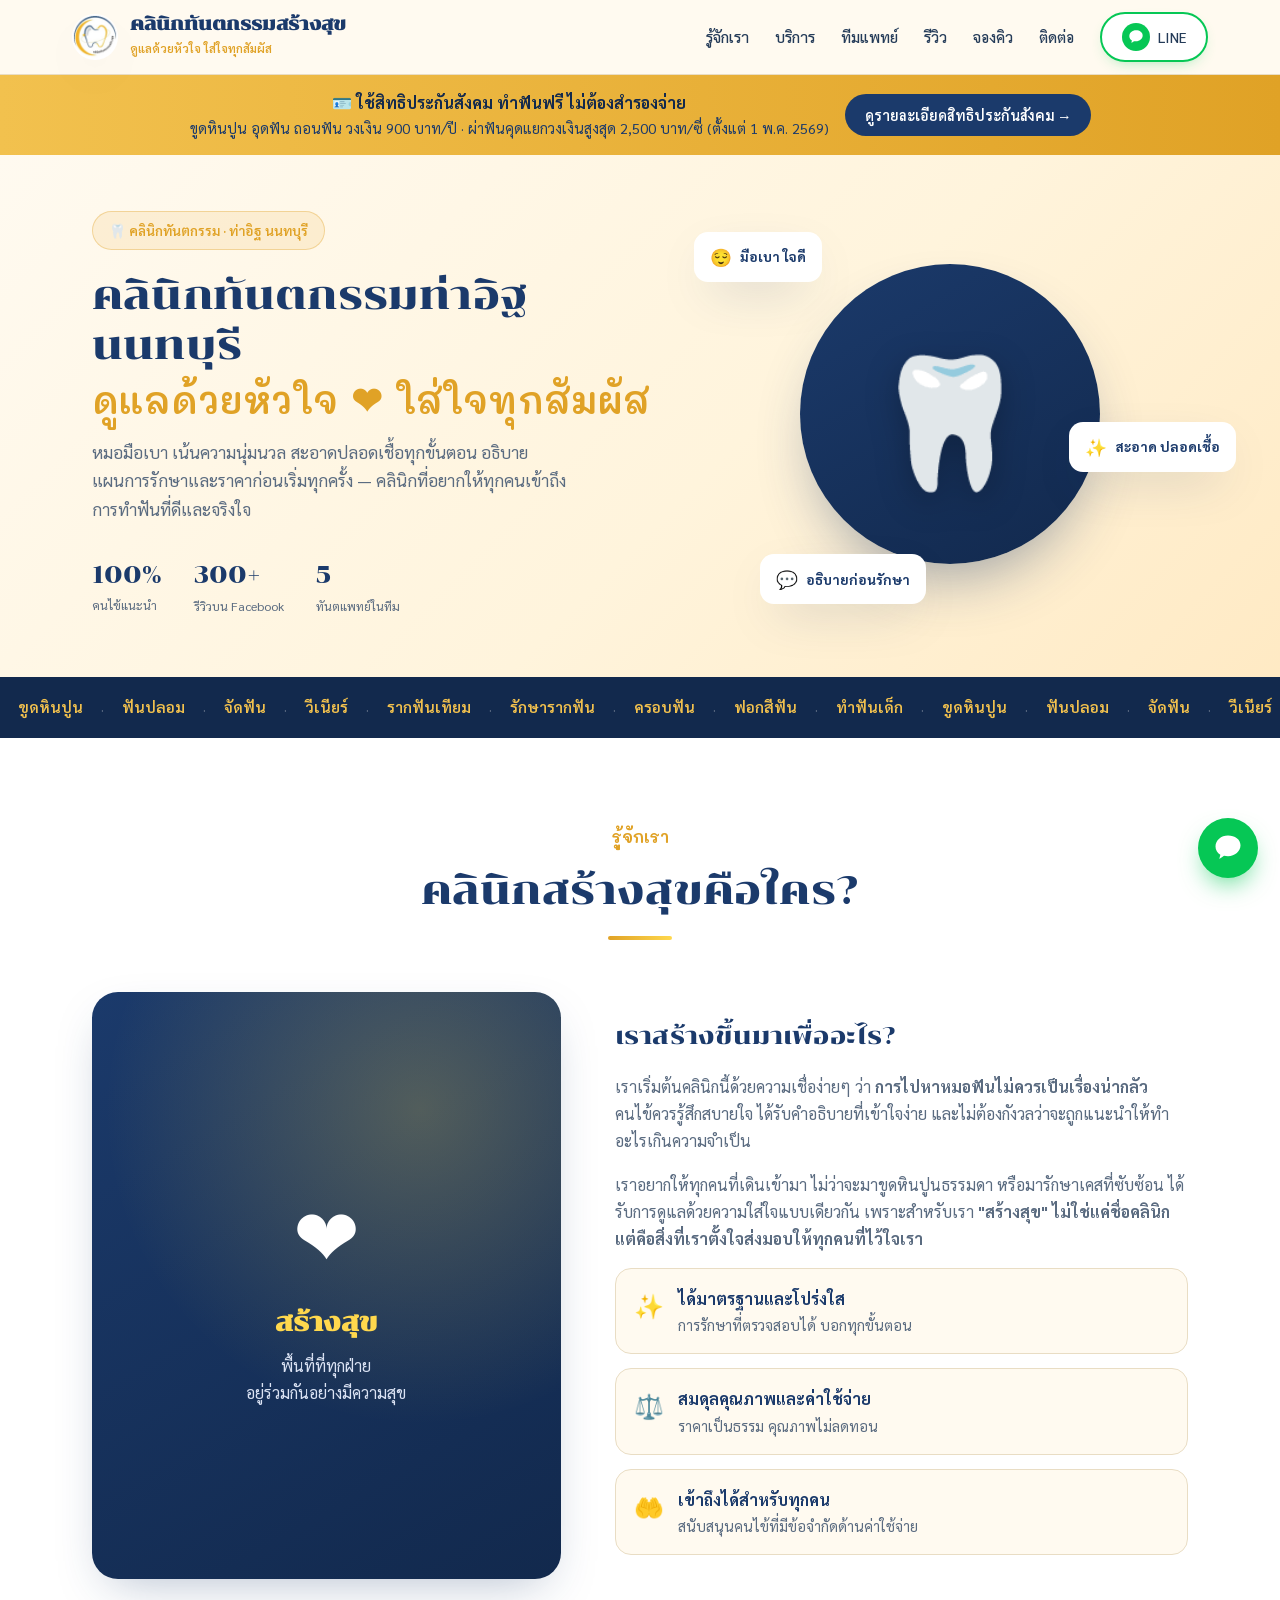
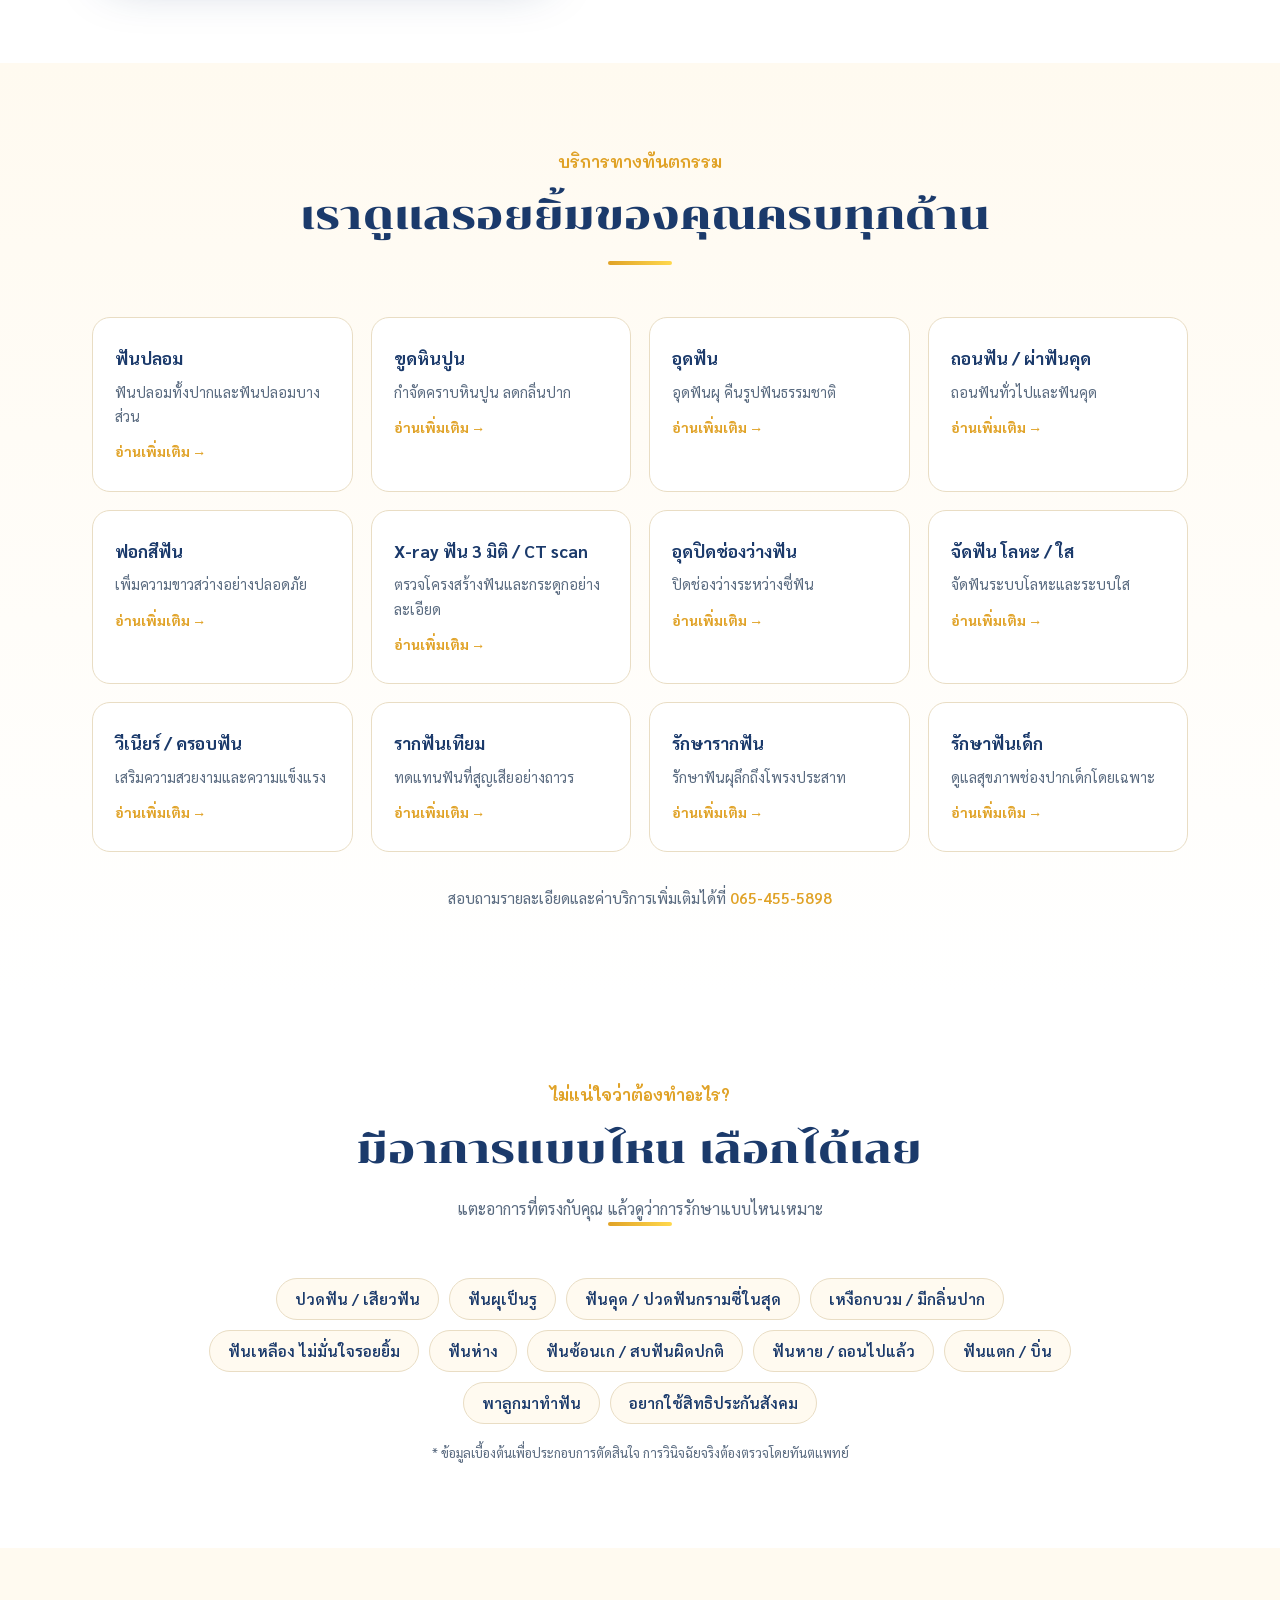
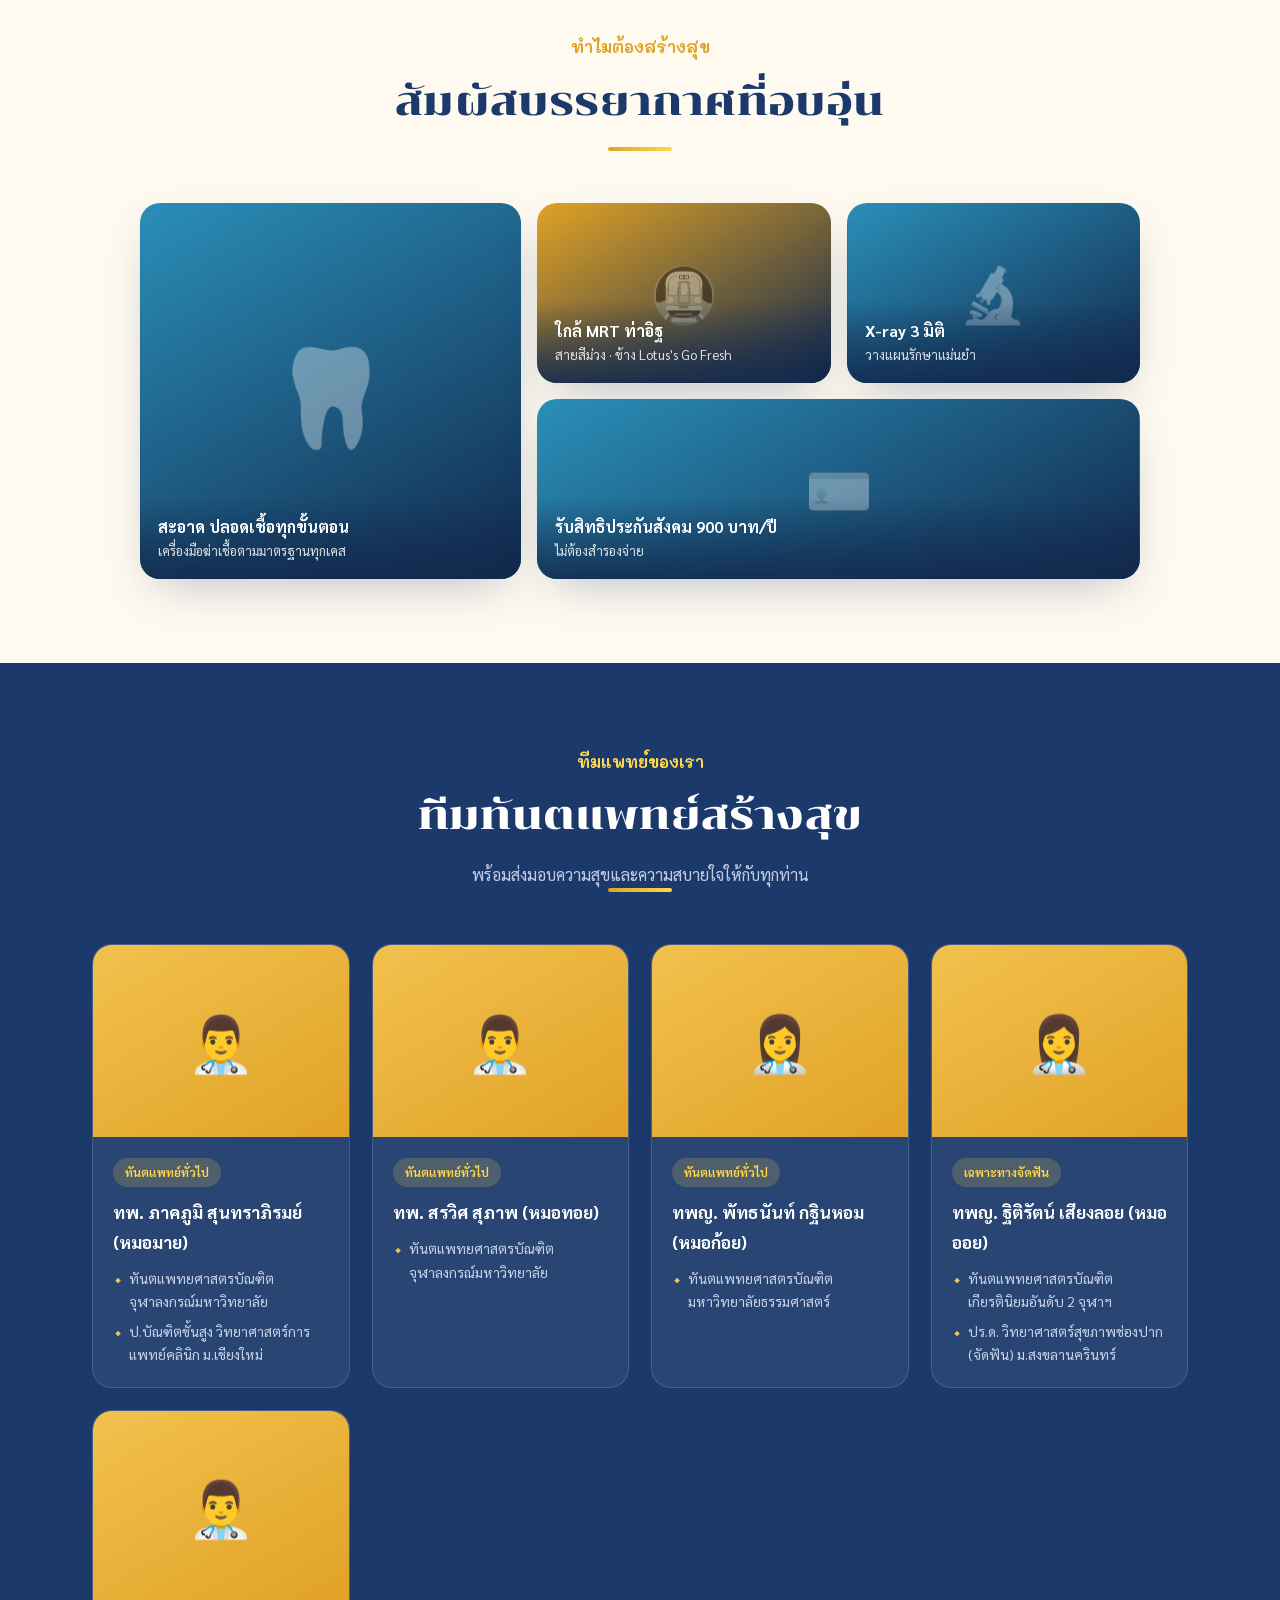
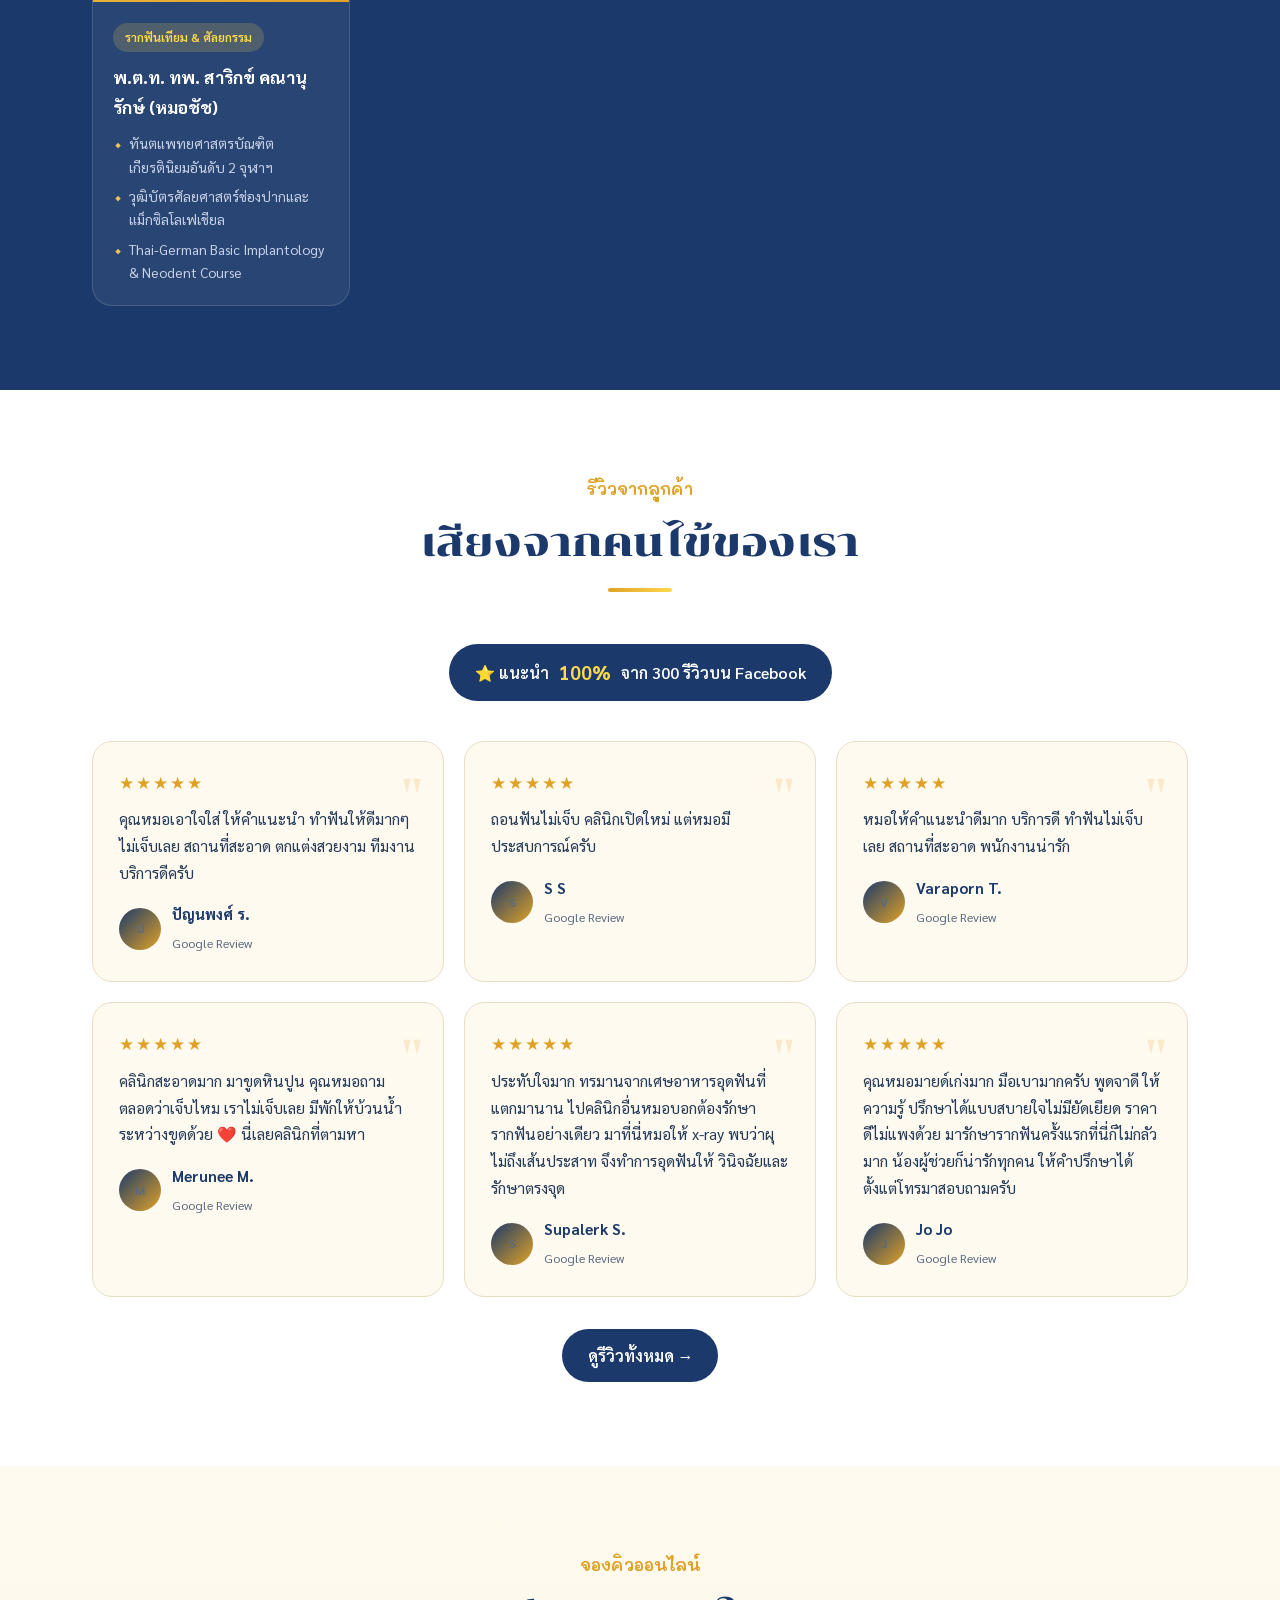
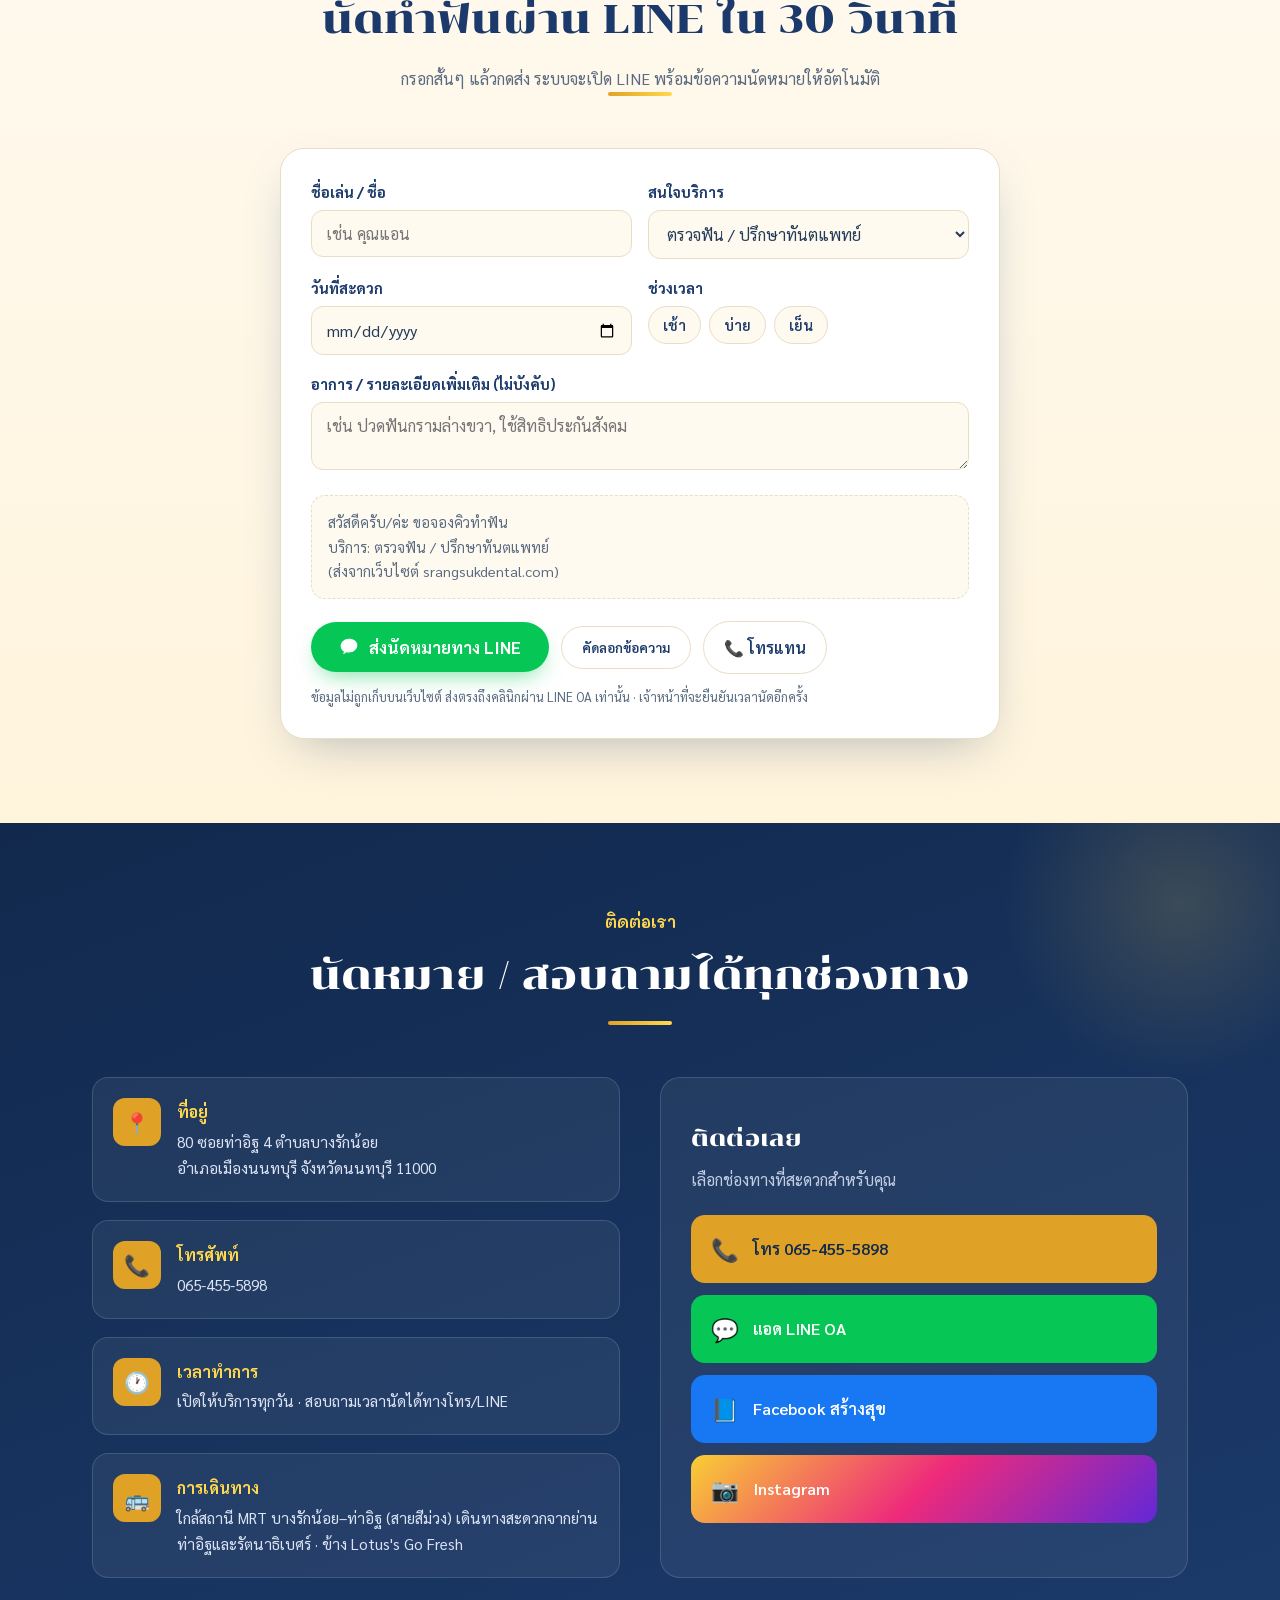
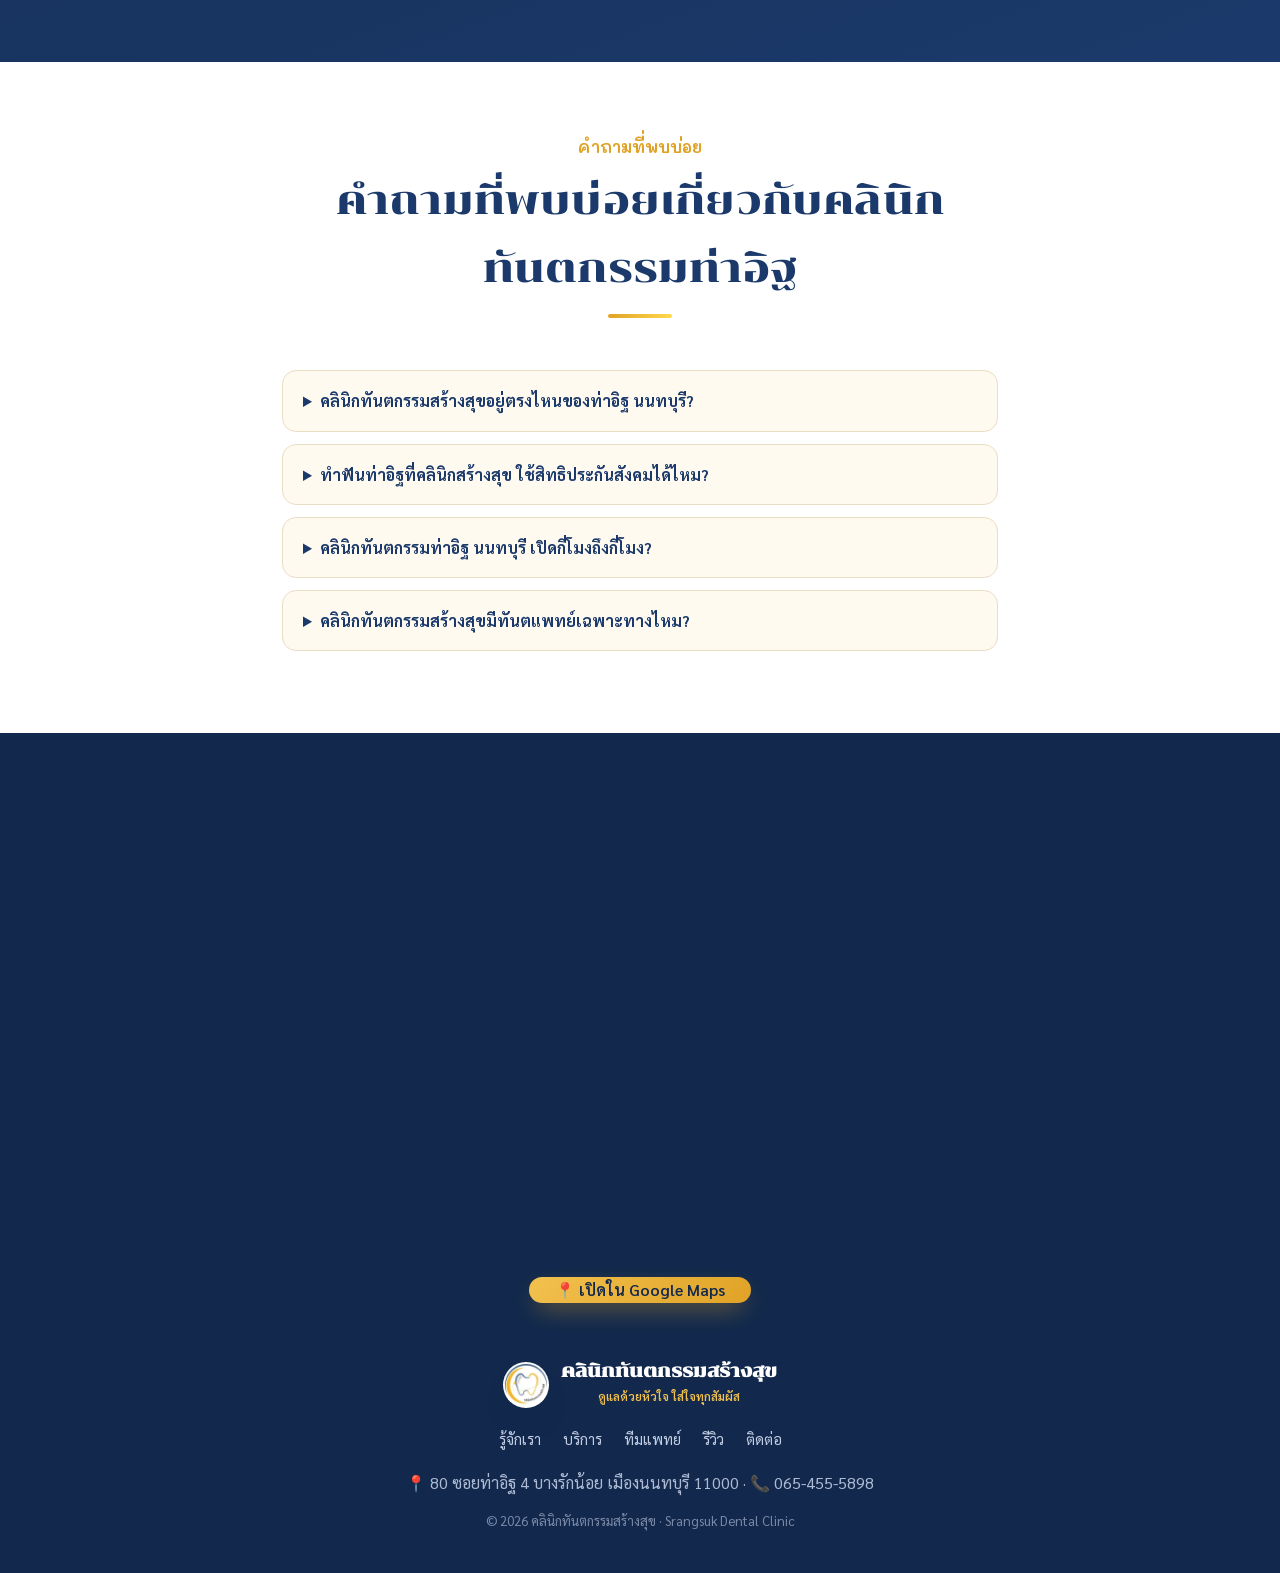
==== commit 151067e7: "Remove 3 dentists, all clinic prices, all service images; accept new SSO - Remove หมอแพรว/หมอจอย/หมอ" ====
--- a/index.html
+++ b/index.html
@@ -33,7 +33,6 @@
   "image": "https://srangsukdental.com/assets/brand/og-image.jpg",
   "url": "https://srangsukdental.com/",
   "telephone": "+66654555898",
-  "priceRange": "฿฿",
   "address": {
     "@type": "PostalAddress",
     "streetAddress": "80 ซอยท่าอิฐ 4 ตำบลบางรักน้อย",
@@ -185,7 +184,7 @@
       "name": "ทำฟันท่าอิฐที่คลินิกสร้างสุข ใช้สิทธิประกันสังคมได้ไหม?",
       "acceptedAnswer": {
         "@type": "Answer",
-        "text": "ได้ครับ คลินิกรับสิทธิประกันสังคม ขูดหินปูน อุดฟัน ถอนฟัน วงเงิน 900 บาทต่อปี ไม่ต้องสำรองจ่าย ส่วนผ่าฟันคุดตั้งแต่ 1 พ.ค. 2569 แยกวงเงินสูงสุด 2,500 บาทต่อซี่ ค่าใช้จ่ายส่วนที่เกินวงเงินผู้ประกันตนชำระเอง"
+        "text": "ได้ครับ คลินิกรับสิทธิประกันสังคม ขูดหินปูน อุดฟัน ถอนฟัน วงเงิน 900 บาทต่อปี ไม่ต้องสำรองจ่าย ส่วนผ่าฟันคุดตั้งแต่ 1 พ.ค. 2569 แยกวงเงินสูงสุด 2,500 บาทต่อซี่ และรับสิทธิ์ฟันปลอมกับรากฟันเทียมตามเงื่อนไขใหม่ด้วย ค่าใช้จ่ายส่วนที่เกินวงเงินผู้ประกันตนชำระเอง"
       }
     },
     {
@@ -201,7 +200,7 @@
       "name": "คลินิกทันตกรรมสร้างสุขมีทันตแพทย์เฉพาะทางไหม?",
       "acceptedAnswer": {
         "@type": "Answer",
-        "text": "มีครับ ทีมแพทย์ 8 ท่านครอบคลุมทันตกรรมทั่วไป ทันตกรรมจัดฟัน และรากฟันเทียม/ศัลยกรรมช่องปากโดยเฉพาะ"
+        "text": "มีครับ ทีมทันตแพทย์ 5 ท่านครอบคลุมทันตกรรมทั่วไป ทันตกรรมจัดฟัน และรากฟันเทียม/ศัลยกรรมช่องปากโดยเฉพาะ"
       }
     }
   ]
@@ -553,7 +552,7 @@
       <div class="hero-stats">
         <div><b>100%</b><span>คนไข้แนะนำ</span></div>
         <div><b>300+</b><span>รีวิวบน Facebook</span></div>
-        <div><b>8</b><span>ทันตแพทย์ในทีม</span></div>
+        <div><b>5</b><span>ทันตแพทย์ในทีม</span></div>
       </div>
     </div>
     <div class="hero-visual">
@@ -612,18 +611,18 @@
       <div class="deco-line"></div>
     </div>
     <div class="svc-grid">
-      <div class="svc reveal"><div class="ic"><img src="assets/services/fun-plom.webp" alt="ฟันปลอม คลินิกทันตกรรมสร้างสุข ท่าอิฐ" width="320" height="320" loading="lazy" decoding="async"></div><h4>ฟันปลอม</h4><p class="desc">ฟันปลอมทั้งปากและฟันปลอมบางส่วน</p><a class="svc-more" href="services/fun-plom.html">อ่านเพิ่มเติม →</a></div>
-      <div class="svc reveal"><div class="ic"><img src="assets/services/khud-hin-pun.webp" alt="ขูดหินปูน คลินิกทันตกรรมสร้างสุข ท่าอิฐ" width="320" height="320" loading="lazy" decoding="async"></div><h4>ขูดหินปูน</h4><p class="desc">กำจัดคราบหินปูน ลดกลิ่นปาก</p><a class="svc-more" href="services/khud-hin-pun.html">อ่านเพิ่มเติม →</a></div>
-      <div class="svc reveal"><div class="ic"><img src="assets/services/ud-fun.webp" alt="อุดฟัน คลินิกทันตกรรมสร้างสุข ท่าอิฐ" width="320" height="320" loading="lazy" decoding="async"></div><h4>อุดฟัน</h4><p class="desc">อุดฟันผุ คืนรูปฟันธรรมชาติ</p><a class="svc-more" href="services/ud-fun.html">อ่านเพิ่มเติม →</a></div>
-      <div class="svc reveal"><div class="ic"><img src="assets/services/thon-fun-pha-fun-khud.webp" alt="ถอนฟัน / ผ่าฟันคุด คลินิกทันตกรรมสร้างสุข ท่าอิฐ" width="320" height="320" loading="lazy" decoding="async"></div><h4>ถอนฟัน / ผ่าฟันคุด</h4><p class="desc">ถอนฟันทั่วไปและฟันคุด</p><a class="svc-more" href="services/thon-fun-pha-fun-khud.html">อ่านเพิ่มเติม →</a></div>
-      <div class="svc reveal"><div class="ic"><img src="assets/services/fok-si-fun.webp" alt="ฟอกสีฟัน คลินิกทันตกรรมสร้างสุข ท่าอิฐ" width="320" height="320" loading="lazy" decoding="async"></div><h4>ฟอกสีฟัน</h4><p class="desc">เพิ่มความขาวสว่างอย่างปลอดภัย</p><a class="svc-more" href="services/fok-si-fun.html">อ่านเพิ่มเติม →</a></div>
-      <div class="svc reveal"><div class="ic"><img src="assets/services/xray-3d-ct-scan.webp" alt="X-ray ฟัน 3 มิติ / CT scan คลินิกทันตกรรมสร้างสุข ท่าอิฐ" width="320" height="320" loading="lazy" decoding="async"></div><h4>X-ray ฟัน 3 มิติ / CT scan</h4><p class="desc">ตรวจโครงสร้างฟันและกระดูกอย่างละเอียด</p><a class="svc-more" href="services/xray-3d-ct-scan.html">อ่านเพิ่มเติม →</a></div>
-      <div class="svc reveal"><div class="ic"><img src="assets/services/ud-pid-chong-wang-fun.webp" alt="อุดปิดช่องว่างฟัน คลินิกทันตกรรมสร้างสุข ท่าอิฐ" width="320" height="320" loading="lazy" decoding="async"></div><h4>อุดปิดช่องว่างฟัน</h4><p class="desc">ปิดช่องว่างระหว่างซี่ฟัน</p><a class="svc-more" href="services/ud-pid-chong-wang-fun.html">อ่านเพิ่มเติม →</a></div>
-      <div class="svc reveal"><div class="ic"><img src="assets/services/jad-fun.webp" alt="จัดฟัน โลหะ / ใส คลินิกทันตกรรมสร้างสุข ท่าอิฐ" width="320" height="320" loading="lazy" decoding="async"></div><h4>จัดฟัน โลหะ / ใส</h4><p class="desc">จัดฟันระบบโลหะและระบบใส</p><a class="svc-more" href="services/jad-fun.html">อ่านเพิ่มเติม →</a></div>
-      <div class="svc reveal"><div class="ic"><img src="assets/services/veneer-krob-fun.webp" alt="วีเนียร์ / ครอบฟัน คลินิกทันตกรรมสร้างสุข ท่าอิฐ" width="320" height="320" loading="lazy" decoding="async"></div><h4>วีเนียร์ / ครอบฟัน</h4><p class="desc">เสริมความสวยงามและความแข็งแรง</p><a class="svc-more" href="services/veneer-krob-fun.html">อ่านเพิ่มเติม →</a></div>
-      <div class="svc reveal"><div class="ic"><img src="assets/services/rak-fun-tiam.webp" alt="รากฟันเทียม คลินิกทันตกรรมสร้างสุข ท่าอิฐ" width="320" height="320" loading="lazy" decoding="async"></div><h4>รากฟันเทียม</h4><p class="desc">ทดแทนฟันที่สูญเสียอย่างถาวร</p><a class="svc-more" href="services/rak-fun-tiam.html">อ่านเพิ่มเติม →</a></div>
-      <div class="svc reveal"><div class="ic"><img src="assets/services/raksa-rak-fun.webp" alt="รักษารากฟัน คลินิกทันตกรรมสร้างสุข ท่าอิฐ" width="320" height="320" loading="lazy" decoding="async"></div><h4>รักษารากฟัน</h4><p class="desc">รักษาฟันผุลึกถึงโพรงประสาท</p><a class="svc-more" href="services/raksa-rak-fun.html">อ่านเพิ่มเติม →</a></div>
-      <div class="svc reveal"><div class="ic"><img src="assets/services/raksa-fun-dek.webp" alt="รักษาฟันเด็ก คลินิกทันตกรรมสร้างสุข ท่าอิฐ" width="320" height="320" loading="lazy" decoding="async"></div><h4>รักษาฟันเด็ก</h4><p class="desc">ดูแลสุขภาพช่องปากเด็กโดยเฉพาะ</p><a class="svc-more" href="services/raksa-fun-dek.html">อ่านเพิ่มเติม →</a></div>
+      <div class="svc reveal"><h4>ฟันปลอม</h4><p class="desc">ฟันปลอมทั้งปากและฟันปลอมบางส่วน</p><a class="svc-more" href="services/fun-plom.html">อ่านเพิ่มเติม →</a></div>
+      <div class="svc reveal"><h4>ขูดหินปูน</h4><p class="desc">กำจัดคราบหินปูน ลดกลิ่นปาก</p><a class="svc-more" href="services/khud-hin-pun.html">อ่านเพิ่มเติม →</a></div>
+      <div class="svc reveal"><h4>อุดฟัน</h4><p class="desc">อุดฟันผุ คืนรูปฟันธรรมชาติ</p><a class="svc-more" href="services/ud-fun.html">อ่านเพิ่มเติม →</a></div>
+      <div class="svc reveal"><h4>ถอนฟัน / ผ่าฟันคุด</h4><p class="desc">ถอนฟันทั่วไปและฟันคุด</p><a class="svc-more" href="services/thon-fun-pha-fun-khud.html">อ่านเพิ่มเติม →</a></div>
+      <div class="svc reveal"><h4>ฟอกสีฟัน</h4><p class="desc">เพิ่มความขาวสว่างอย่างปลอดภัย</p><a class="svc-more" href="services/fok-si-fun.html">อ่านเพิ่มเติม →</a></div>
+      <div class="svc reveal"><h4>X-ray ฟัน 3 มิติ / CT scan</h4><p class="desc">ตรวจโครงสร้างฟันและกระดูกอย่างละเอียด</p><a class="svc-more" href="services/xray-3d-ct-scan.html">อ่านเพิ่มเติม →</a></div>
+      <div class="svc reveal"><h4>อุดปิดช่องว่างฟัน</h4><p class="desc">ปิดช่องว่างระหว่างซี่ฟัน</p><a class="svc-more" href="services/ud-pid-chong-wang-fun.html">อ่านเพิ่มเติม →</a></div>
+      <div class="svc reveal"><h4>จัดฟัน โลหะ / ใส</h4><p class="desc">จัดฟันระบบโลหะและระบบใส</p><a class="svc-more" href="services/jad-fun.html">อ่านเพิ่มเติม →</a></div>
+      <div class="svc reveal"><h4>วีเนียร์ / ครอบฟัน</h4><p class="desc">เสริมความสวยงามและความแข็งแรง</p><a class="svc-more" href="services/veneer-krob-fun.html">อ่านเพิ่มเติม →</a></div>
+      <div class="svc reveal"><h4>รากฟันเทียม</h4><p class="desc">ทดแทนฟันที่สูญเสียอย่างถาวร</p><a class="svc-more" href="services/rak-fun-tiam.html">อ่านเพิ่มเติม →</a></div>
+      <div class="svc reveal"><h4>รักษารากฟัน</h4><p class="desc">รักษาฟันผุลึกถึงโพรงประสาท</p><a class="svc-more" href="services/raksa-rak-fun.html">อ่านเพิ่มเติม →</a></div>
+      <div class="svc reveal"><h4>รักษาฟันเด็ก</h4><p class="desc">ดูแลสุขภาพช่องปากเด็กโดยเฉพาะ</p><a class="svc-more" href="services/raksa-fun-dek.html">อ่านเพิ่มเติม →</a></div>
     </div>
     <p class="price-note reveal">สอบถามรายละเอียดและค่าบริการเพิ่มเติมได้ที่ <a href="tel:0654555898" style="color:var(--gold);font-weight:600">065-455-5898</a></p>
   </div>
@@ -754,10 +753,6 @@
       <div class="doc reveal"><div class="photo">👩‍⚕️</div><div class="body"><span class="spec">ทันตแพทย์ทั่วไป</span><h4>ทพญ. พัทธนันท์ กฐินหอม (หมอก้อย)</h4><ul><li>ทันตแพทยศาสตรบัณฑิต มหาวิทยาลัยธรรมศาสตร์</li></ul></div></div>
       <div class="doc reveal"><div class="photo">👩‍⚕️</div><div class="body"><span class="spec">เฉพาะทางจัดฟัน</span><h4>ทพญ. ฐิติรัตน์ เสียงลอย (หมอออย)</h4><ul><li>ทันตแพทยศาสตรบัณฑิต เกียรตินิยมอันดับ 2 จุฬาฯ</li><li>ปร.ด. วิทยาศาสตร์สุขภาพช่องปาก (จัดฟัน) ม.สงขลานครินทร์</li></ul></div></div>
       <div class="doc reveal"><div class="photo">👨‍⚕️</div><div class="body"><span class="spec">รากฟันเทียม &amp; ศัลยกรรม</span><h4>พ.ต.ท. ทพ. สาริกข์ คณานุรักษ์ (หมอชัช)</h4><ul><li>ทันตแพทยศาสตรบัณฑิต เกียรตินิยมอันดับ 2 จุฬาฯ</li><li>วุฒิบัตรศัลยศาสตร์ช่องปากและแม็กซิลโลเฟเชียล</li><li>Thai-German Basic Implantology &amp; Neodent Course</li></ul></div></div>
-      <!-- MOCK: ข้อมูลชั่วคราว รอแทนที่ด้วยข้อมูลจริง -->
-      <div class="doc reveal"><div class="photo">👩‍⚕️</div><div class="body"><span class="spec">ทันตแพทย์ทั่วไป</span><h4>หมอแพรว</h4><ul><li>ทันตแพทย์ประจำคลินิกสร้างสุข</li></ul></div></div>
-      <div class="doc reveal"><div class="photo">👩‍⚕️</div><div class="body"><span class="spec">ทันตแพทย์ทั่วไป</span><h4>หมอจอย</h4><ul><li>ทันตแพทย์ประจำคลินิกสร้างสุข</li></ul></div></div>
-      <div class="doc reveal"><div class="photo">👨‍⚕️</div><div class="body"><span class="spec">ทันตแพทย์ทั่วไป</span><h4>หมอปุณ</h4><ul><li>ทันตแพทย์ประจำคลินิกสร้างสุข</li></ul></div></div>
     </div>
   </div>
 </section>
@@ -890,7 +885,7 @@
     </details>
     <details style="background:var(--cream);border:1px solid var(--line);border-radius:14px;margin-bottom:12px;padding:16px 20px">
       <summary style="cursor:pointer;font-weight:700;color:var(--navy)">ทำฟันท่าอิฐที่คลินิกสร้างสุข ใช้สิทธิประกันสังคมได้ไหม?</summary>
-      <p style="margin-top:10px;color:var(--muted)">ได้ครับ คลินิกรับสิทธิประกันสังคม ขูดหินปูน อุดฟัน ถอนฟัน วงเงิน 900 บาทต่อปี ไม่ต้องสำรองจ่าย ส่วนผ่าฟันคุดตั้งแต่ 1 พ.ค. 2569 แยกวงเงินสูงสุด 2,500 บาทต่อซี่ ค่าใช้จ่ายส่วนที่เกินวงเงินผู้ประกันตนชำระเอง</p>
+      <p style="margin-top:10px;color:var(--muted)">ได้ครับ คลินิกรับสิทธิประกันสังคม ขูดหินปูน อุดฟัน ถอนฟัน วงเงิน 900 บาทต่อปี ไม่ต้องสำรองจ่าย ส่วนผ่าฟันคุดตั้งแต่ 1 พ.ค. 2569 แยกวงเงินสูงสุด 2,500 บาทต่อซี่ และรับสิทธิ์ฟันปลอมกับรากฟันเทียมตามเงื่อนไขใหม่ด้วย ค่าใช้จ่ายส่วนที่เกินวงเงินผู้ประกันตนชำระเอง</p>
     </details>
     <details style="background:var(--cream);border:1px solid var(--line);border-radius:14px;margin-bottom:12px;padding:16px 20px">
       <summary style="cursor:pointer;font-weight:700;color:var(--navy)">คลินิกทันตกรรมท่าอิฐ นนทบุรี เปิดกี่โมงถึงกี่โมง?</summary>
@@ -898,7 +893,7 @@
     </details>
     <details style="background:var(--cream);border:1px solid var(--line);border-radius:14px;margin-bottom:12px;padding:16px 20px">
       <summary style="cursor:pointer;font-weight:700;color:var(--navy)">คลินิกทันตกรรมสร้างสุขมีทันตแพทย์เฉพาะทางไหม?</summary>
-      <p style="margin-top:10px;color:var(--muted)">มีครับ ทีมแพทย์ 8 ท่านครอบคลุมทันตกรรมทั่วไป ทันตกรรมจัดฟัน และรากฟันเทียม/ศัลยกรรมช่องปากโดยเฉพาะ</p>
+      <p style="margin-top:10px;color:var(--muted)">มีครับ ทีมทันตแพทย์ 5 ท่านครอบคลุมทันตกรรมทั่วไป ทันตกรรมจัดฟัน และรากฟันเทียม/ศัลยกรรมช่องปากโดยเฉพาะ</p>
     </details>
   </div>
 </section>
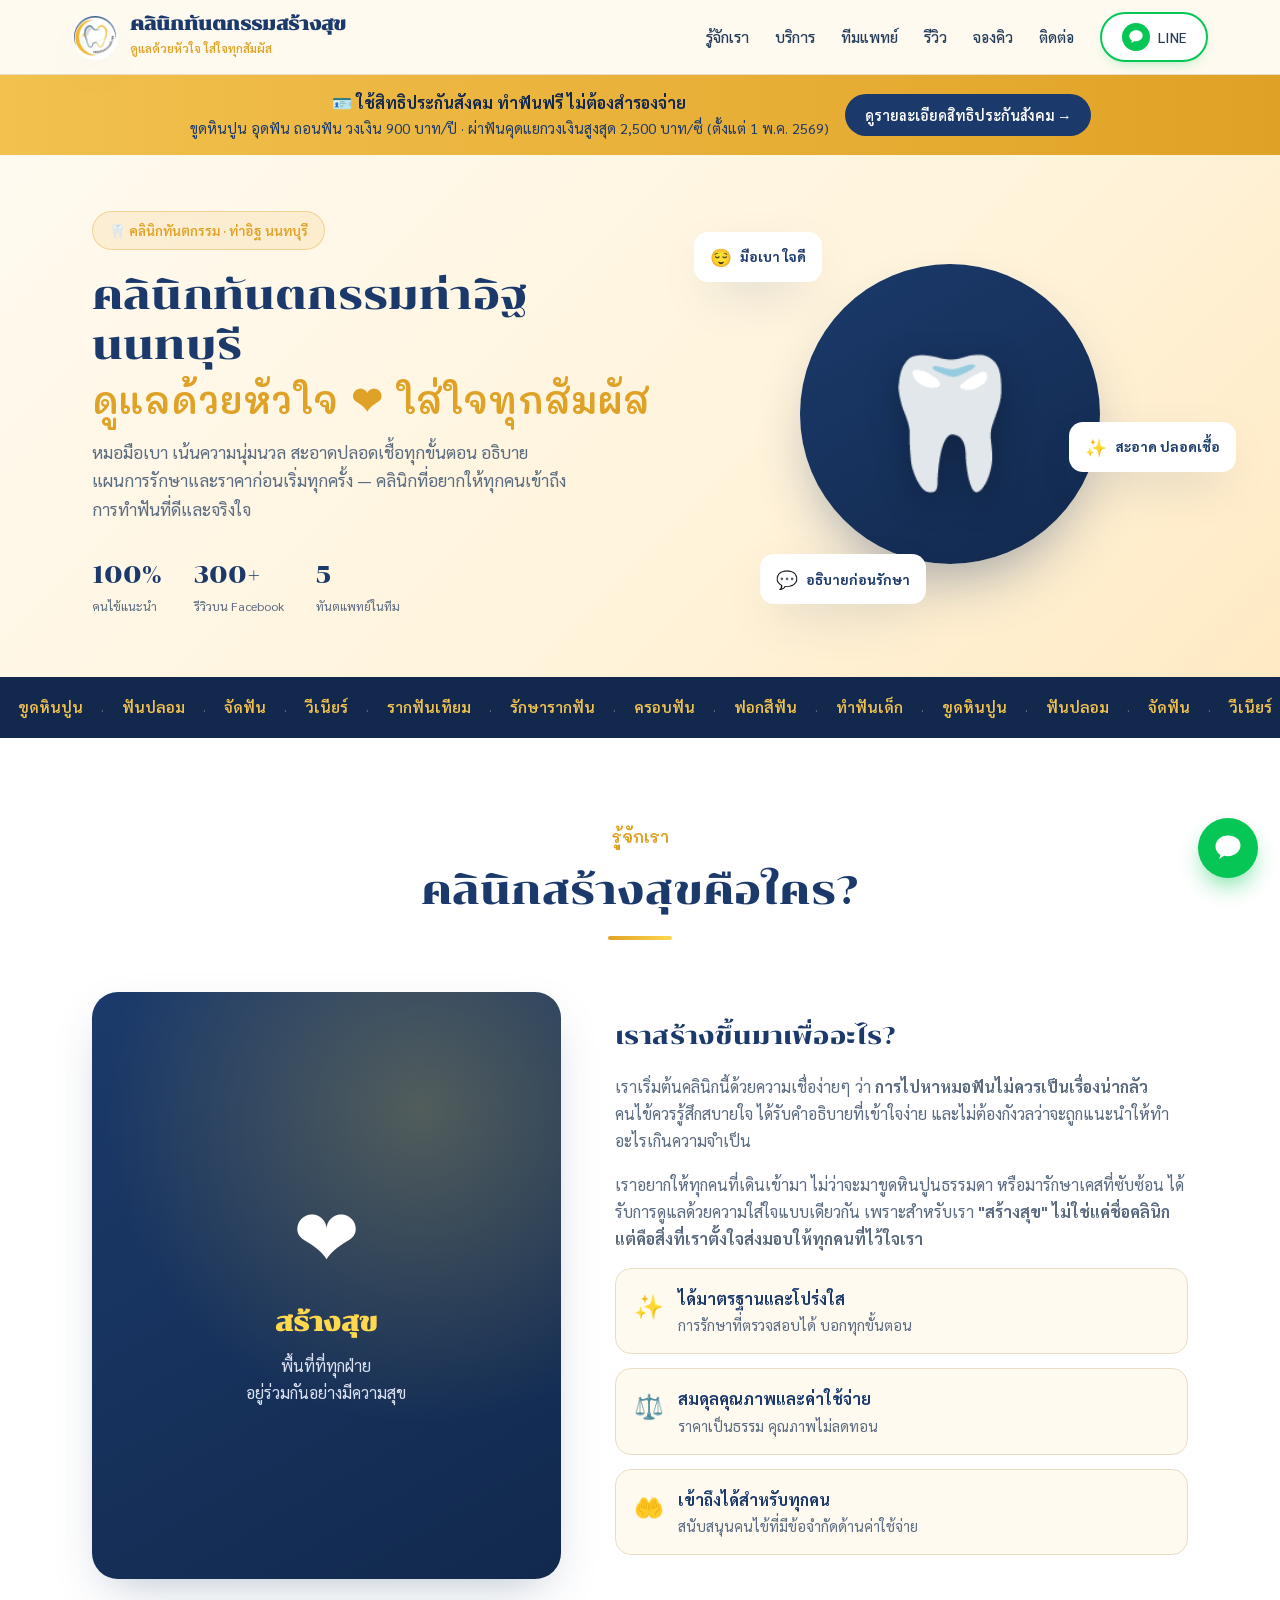
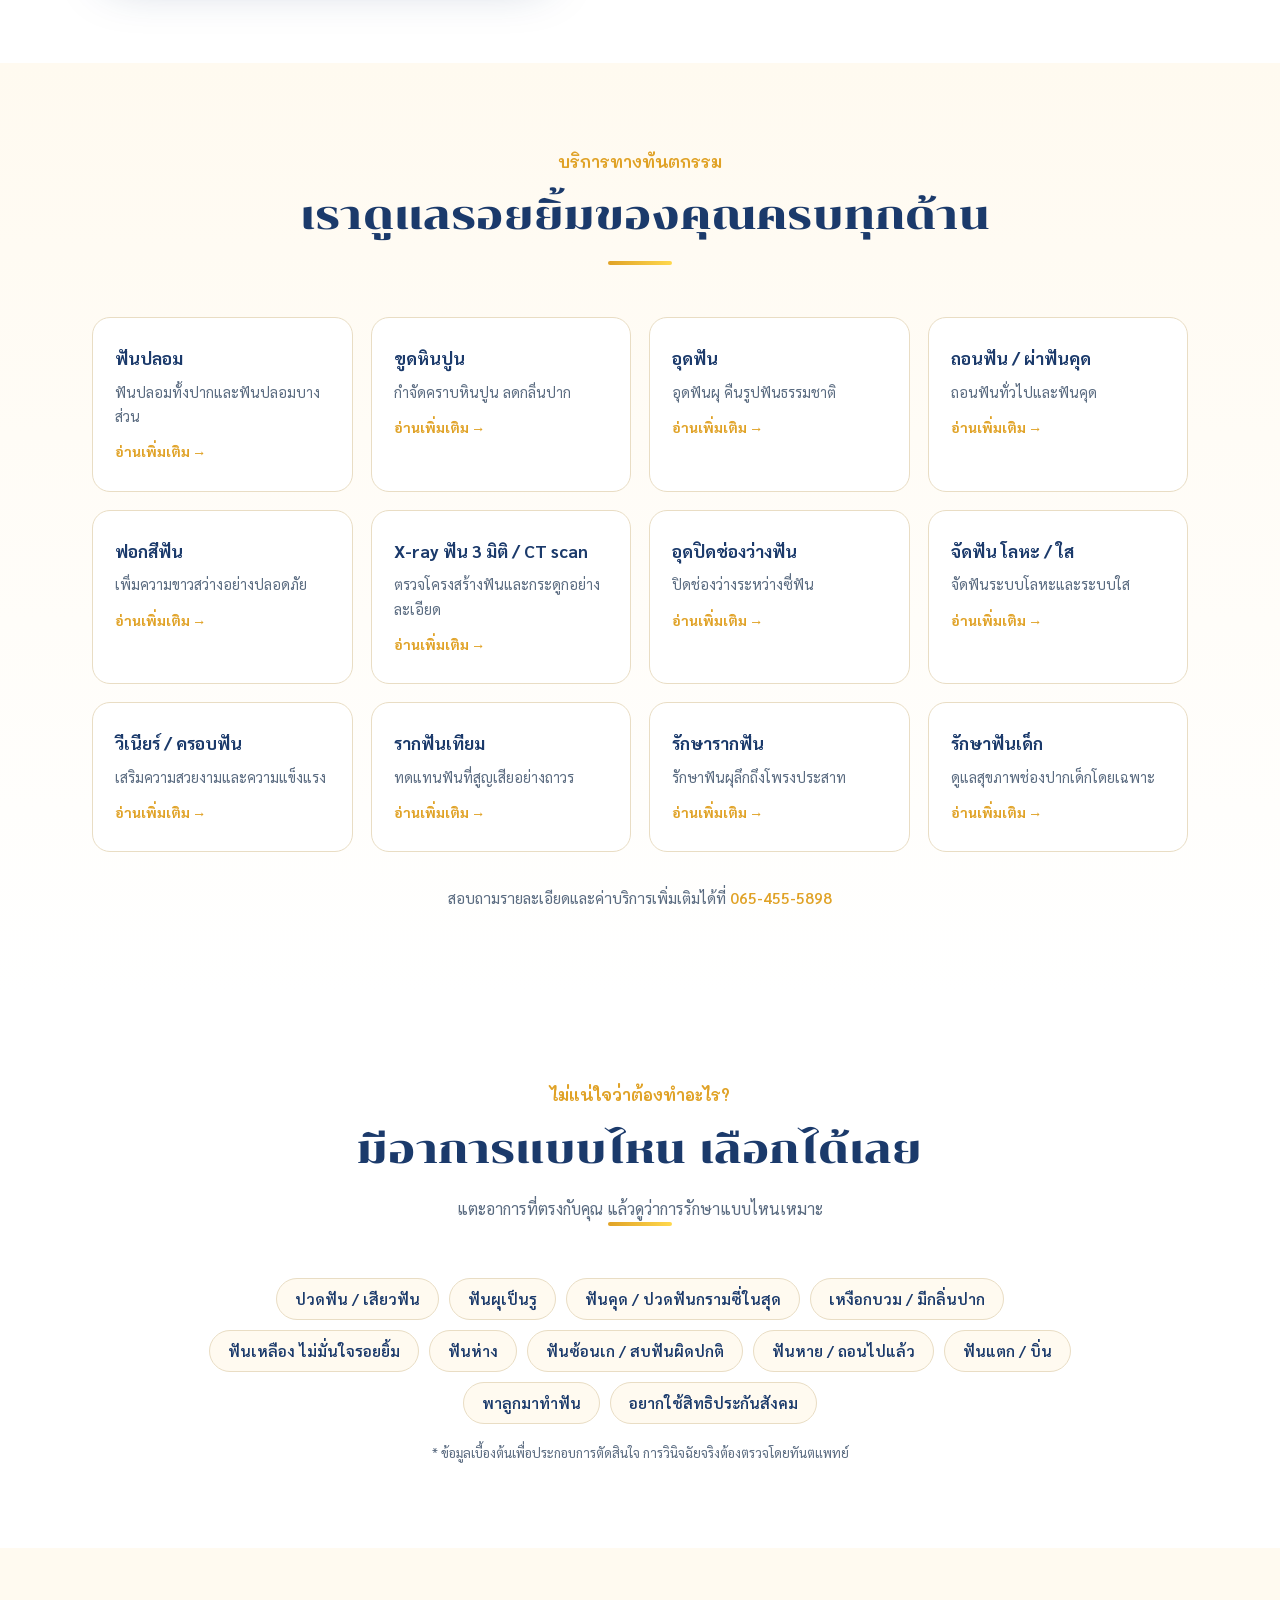
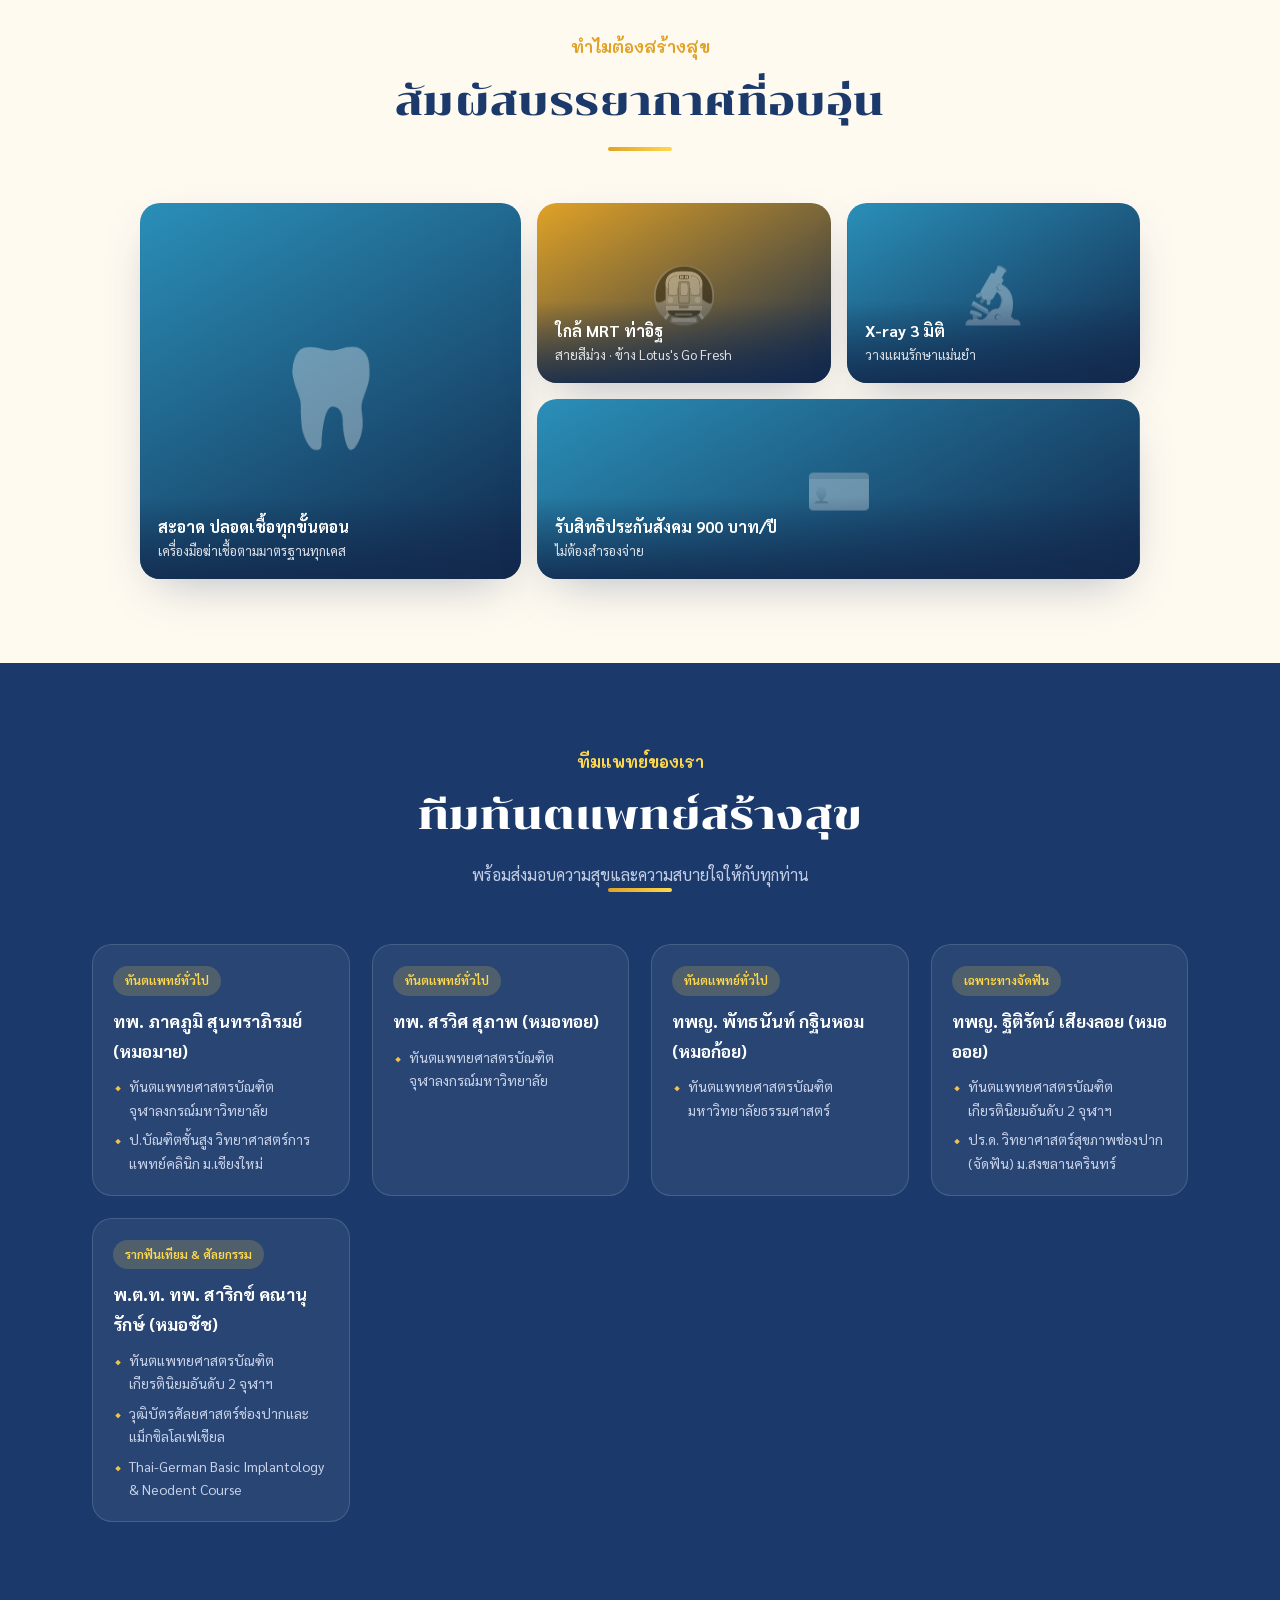
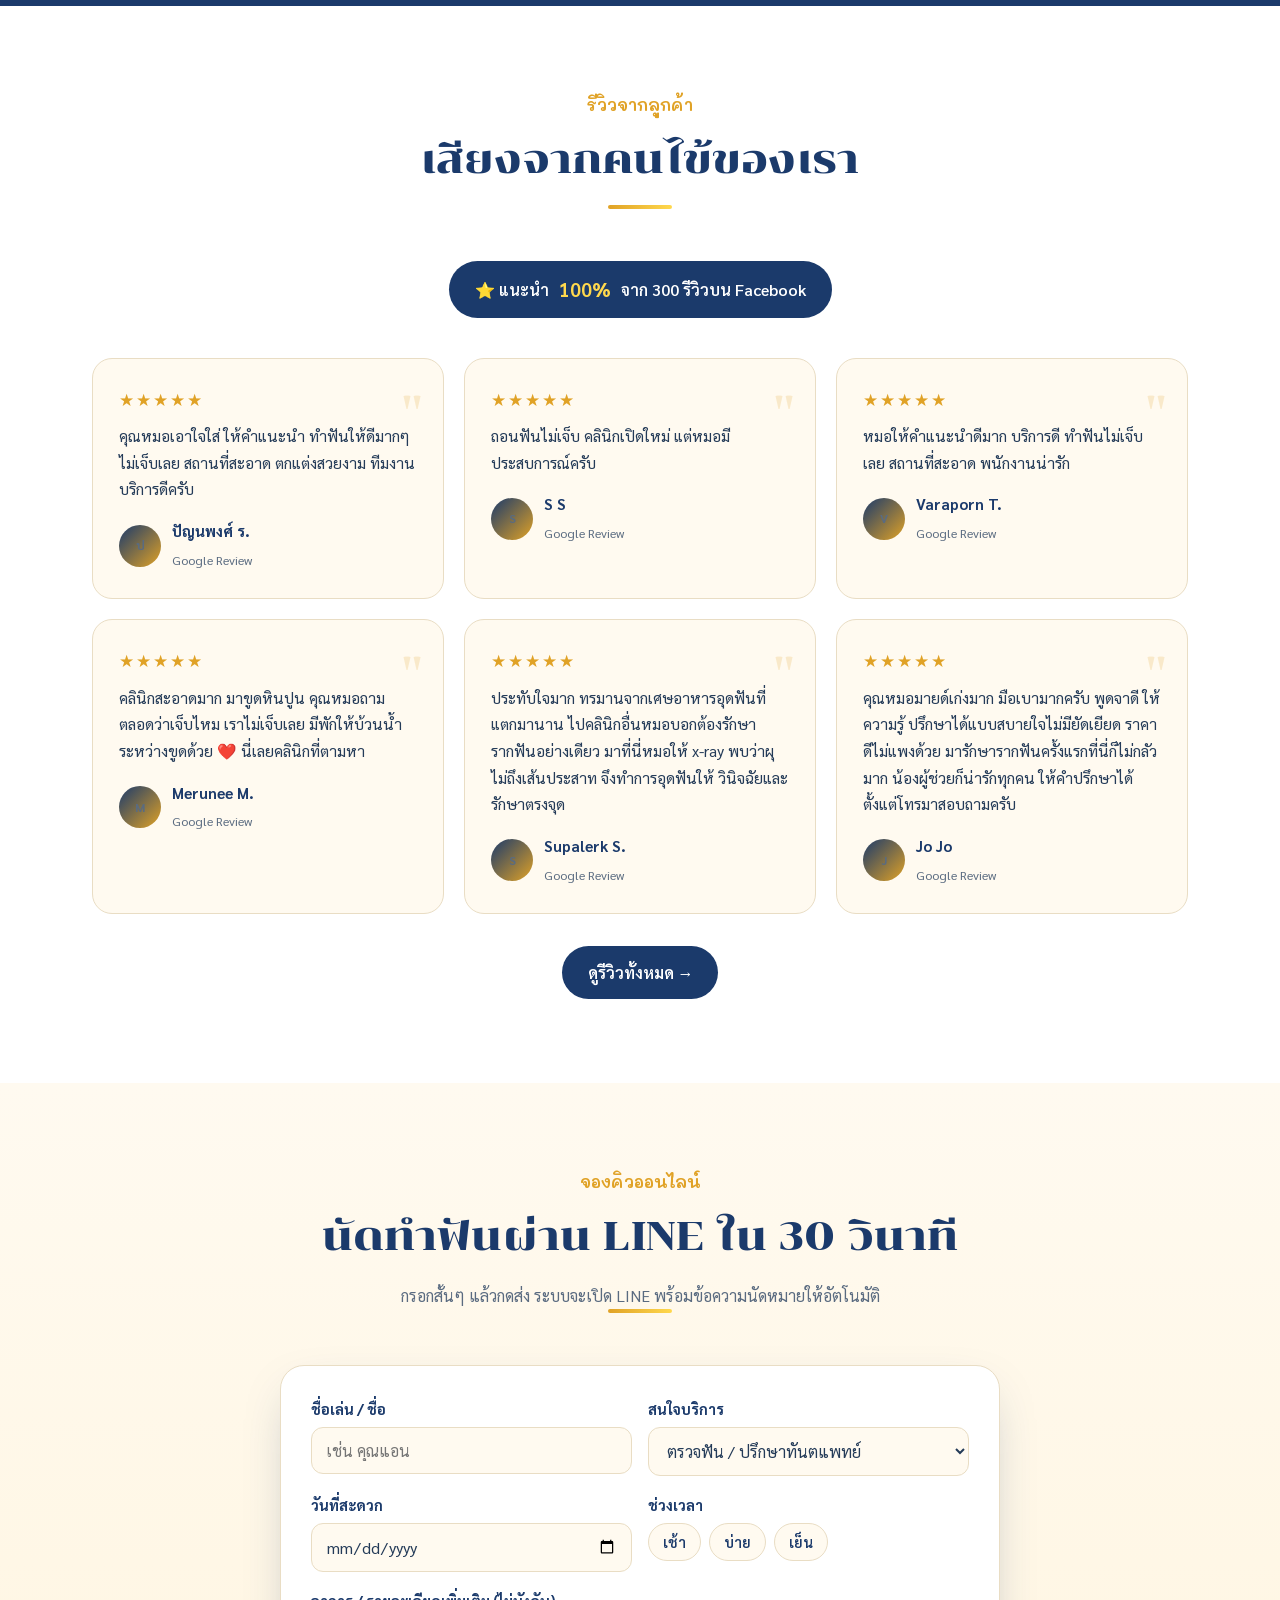
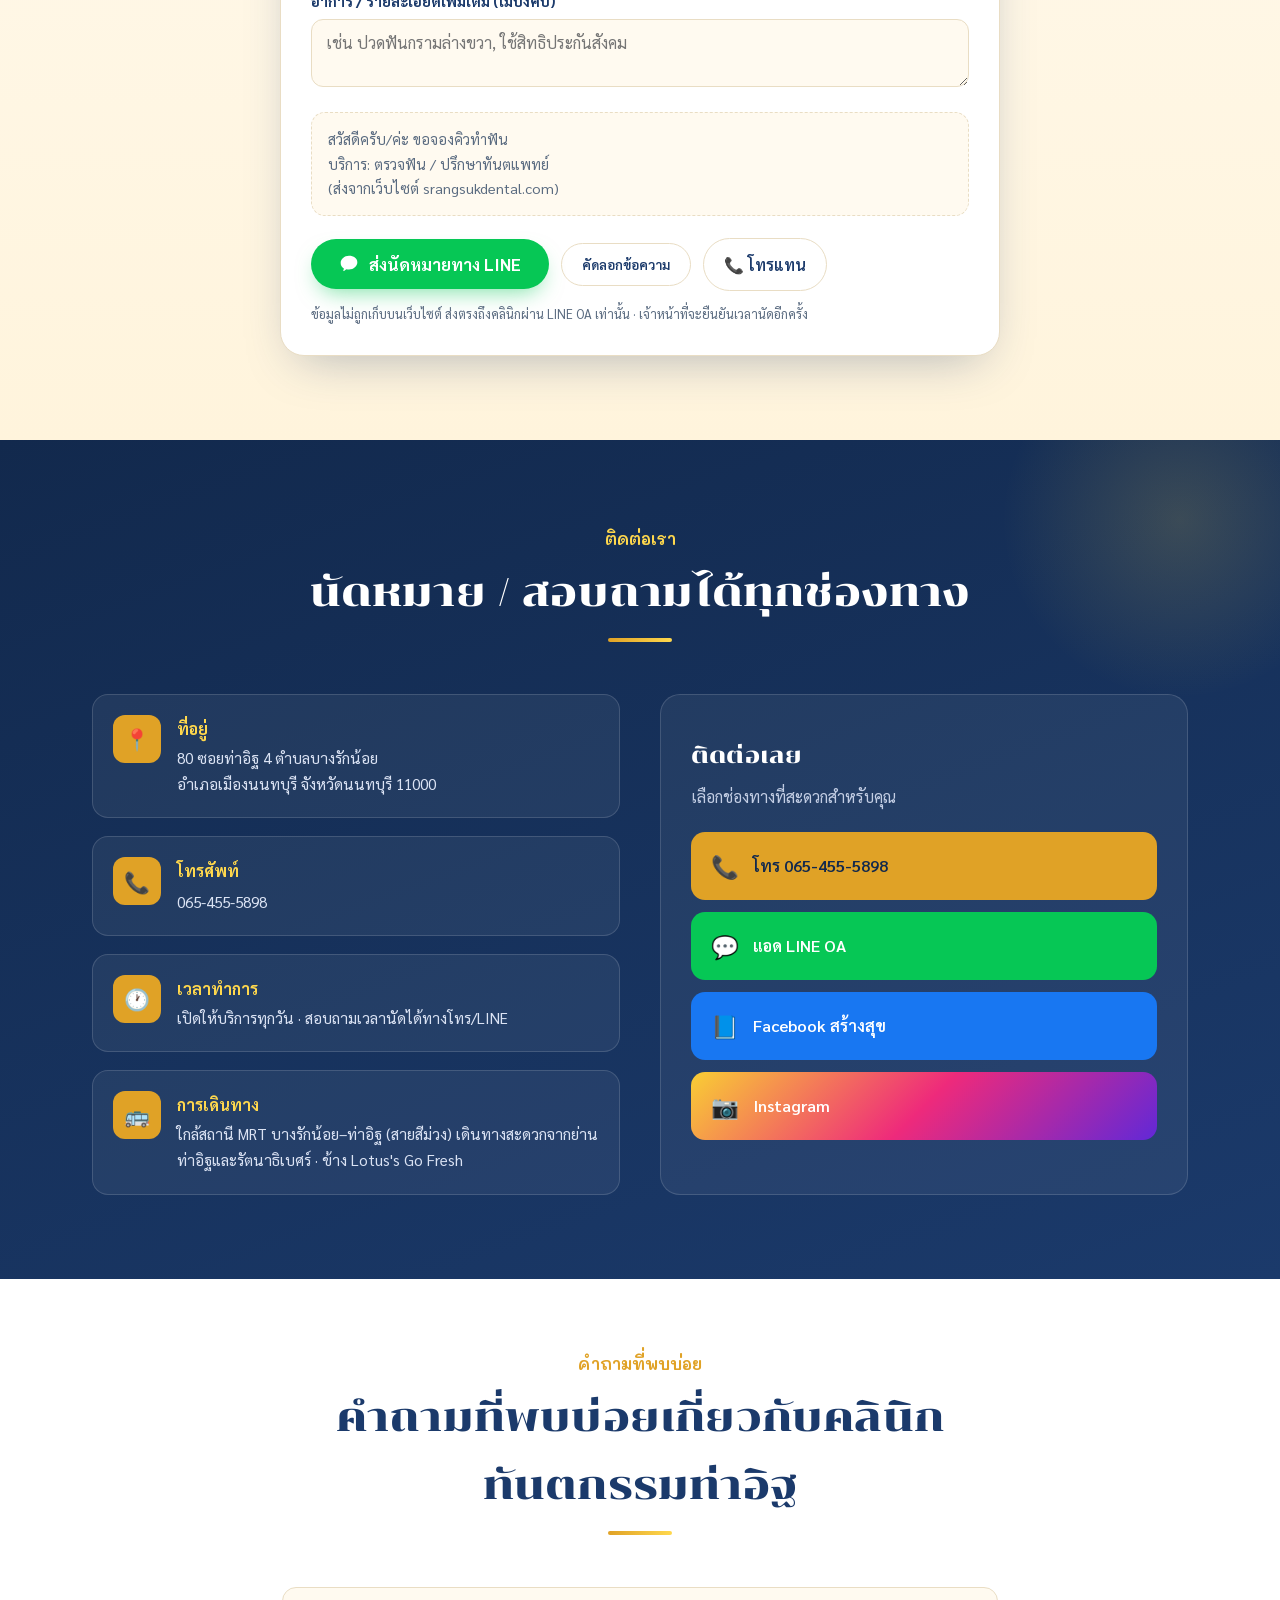
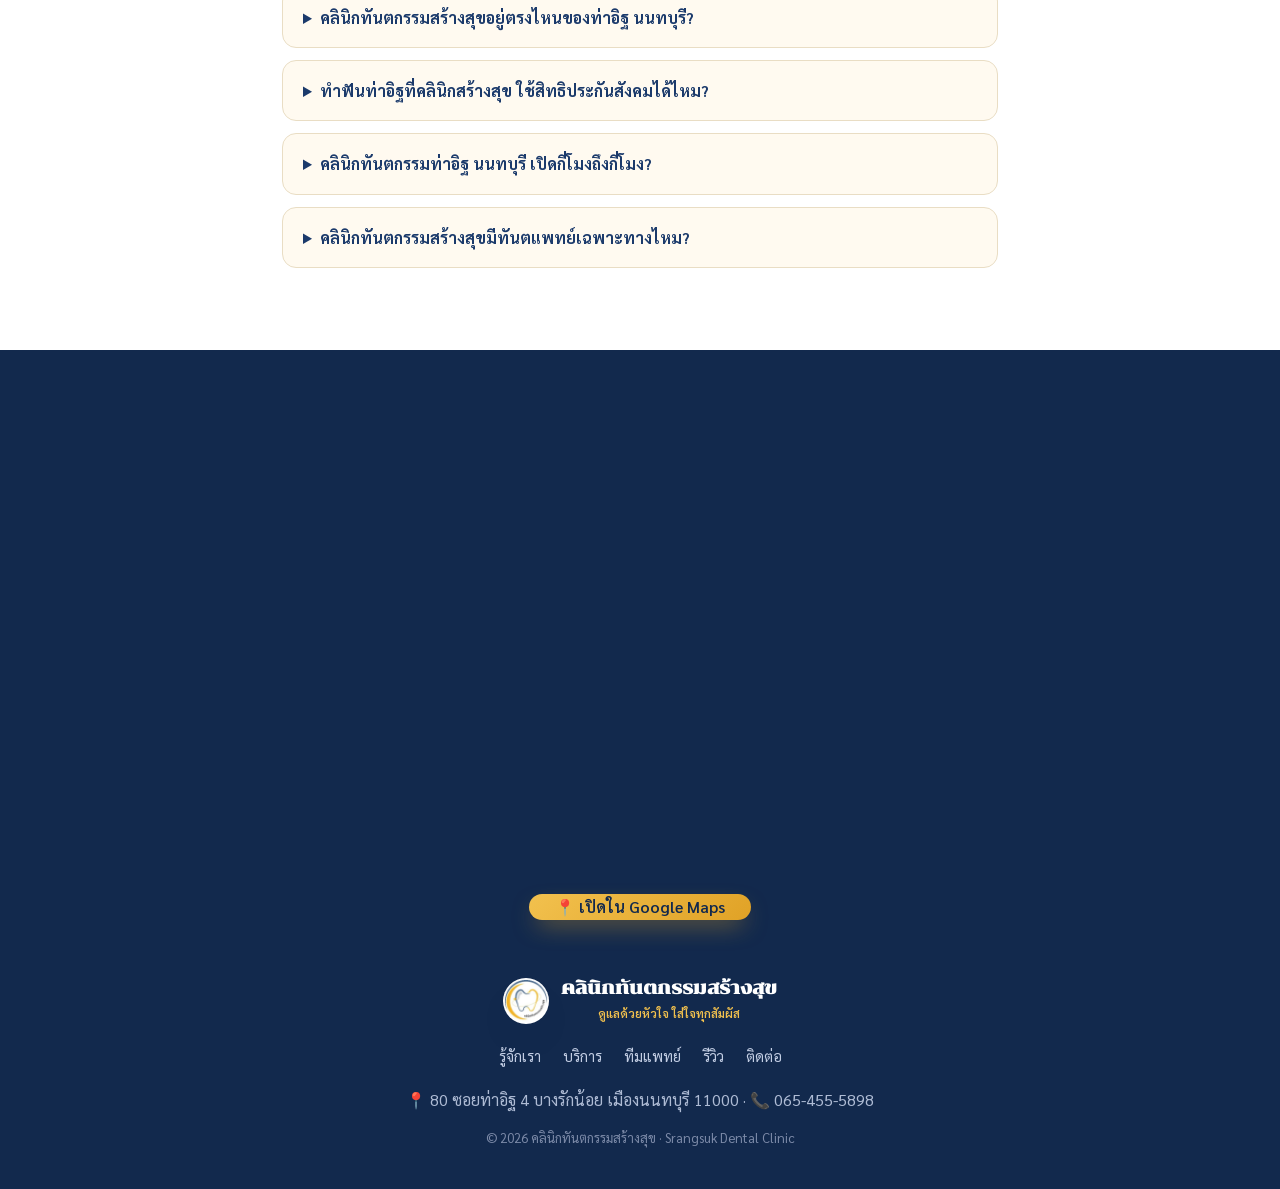
==== commit 48ea3ae2: "Remove placeholder photo blocks from dentist cards Co-Authored-By: Claude Opus 5.5 <noreply@anthropi" ====
--- a/index.html
+++ b/index.html
@@ -748,11 +748,11 @@
       <div class="deco-line" style="background:linear-gradient(90deg,var(--gold),var(--yellow))"></div>
     </div>
     <div class="team-grid">
-      <div class="doc reveal"><div class="photo">👨‍⚕️</div><div class="body"><span class="spec">ทันตแพทย์ทั่วไป</span><h4>ทพ. ภาคภูมิ สุนทราภิรมย์ (หมอมาย)</h4><ul><li>ทันตแพทยศาสตรบัณฑิต จุฬาลงกรณ์มหาวิทยาลัย</li><li>ป.บัณฑิตชั้นสูง วิทยาศาสตร์การแพทย์คลินิก ม.เชียงใหม่</li></ul></div></div>
-      <div class="doc reveal"><div class="photo">👨‍⚕️</div><div class="body"><span class="spec">ทันตแพทย์ทั่วไป</span><h4>ทพ. สรวิศ สุภาพ (หมอทอย)</h4><ul><li>ทันตแพทยศาสตรบัณฑิต จุฬาลงกรณ์มหาวิทยาลัย</li></ul></div></div>
-      <div class="doc reveal"><div class="photo">👩‍⚕️</div><div class="body"><span class="spec">ทันตแพทย์ทั่วไป</span><h4>ทพญ. พัทธนันท์ กฐินหอม (หมอก้อย)</h4><ul><li>ทันตแพทยศาสตรบัณฑิต มหาวิทยาลัยธรรมศาสตร์</li></ul></div></div>
-      <div class="doc reveal"><div class="photo">👩‍⚕️</div><div class="body"><span class="spec">เฉพาะทางจัดฟัน</span><h4>ทพญ. ฐิติรัตน์ เสียงลอย (หมอออย)</h4><ul><li>ทันตแพทยศาสตรบัณฑิต เกียรตินิยมอันดับ 2 จุฬาฯ</li><li>ปร.ด. วิทยาศาสตร์สุขภาพช่องปาก (จัดฟัน) ม.สงขลานครินทร์</li></ul></div></div>
-      <div class="doc reveal"><div class="photo">👨‍⚕️</div><div class="body"><span class="spec">รากฟันเทียม &amp; ศัลยกรรม</span><h4>พ.ต.ท. ทพ. สาริกข์ คณานุรักษ์ (หมอชัช)</h4><ul><li>ทันตแพทยศาสตรบัณฑิต เกียรตินิยมอันดับ 2 จุฬาฯ</li><li>วุฒิบัตรศัลยศาสตร์ช่องปากและแม็กซิลโลเฟเชียล</li><li>Thai-German Basic Implantology &amp; Neodent Course</li></ul></div></div>
+      <div class="doc reveal"><div class="body"><span class="spec">ทันตแพทย์ทั่วไป</span><h4>ทพ. ภาคภูมิ สุนทราภิรมย์ (หมอมาย)</h4><ul><li>ทันตแพทยศาสตรบัณฑิต จุฬาลงกรณ์มหาวิทยาลัย</li><li>ป.บัณฑิตชั้นสูง วิทยาศาสตร์การแพทย์คลินิก ม.เชียงใหม่</li></ul></div></div>
+      <div class="doc reveal"><div class="body"><span class="spec">ทันตแพทย์ทั่วไป</span><h4>ทพ. สรวิศ สุภาพ (หมอทอย)</h4><ul><li>ทันตแพทยศาสตรบัณฑิต จุฬาลงกรณ์มหาวิทยาลัย</li></ul></div></div>
+      <div class="doc reveal"><div class="body"><span class="spec">ทันตแพทย์ทั่วไป</span><h4>ทพญ. พัทธนันท์ กฐินหอม (หมอก้อย)</h4><ul><li>ทันตแพทยศาสตรบัณฑิต มหาวิทยาลัยธรรมศาสตร์</li></ul></div></div>
+      <div class="doc reveal"><div class="body"><span class="spec">เฉพาะทางจัดฟัน</span><h4>ทพญ. ฐิติรัตน์ เสียงลอย (หมอออย)</h4><ul><li>ทันตแพทยศาสตรบัณฑิต เกียรตินิยมอันดับ 2 จุฬาฯ</li><li>ปร.ด. วิทยาศาสตร์สุขภาพช่องปาก (จัดฟัน) ม.สงขลานครินทร์</li></ul></div></div>
+      <div class="doc reveal"><div class="body"><span class="spec">รากฟันเทียม &amp; ศัลยกรรม</span><h4>พ.ต.ท. ทพ. สาริกข์ คณานุรักษ์ (หมอชัช)</h4><ul><li>ทันตแพทยศาสตรบัณฑิต เกียรตินิยมอันดับ 2 จุฬาฯ</li><li>วุฒิบัตรศัลยศาสตร์ช่องปากและแม็กซิลโลเฟเชียล</li><li>Thai-German Basic Implantology &amp; Neodent Course</li></ul></div></div>
     </div>
   </div>
 </section>
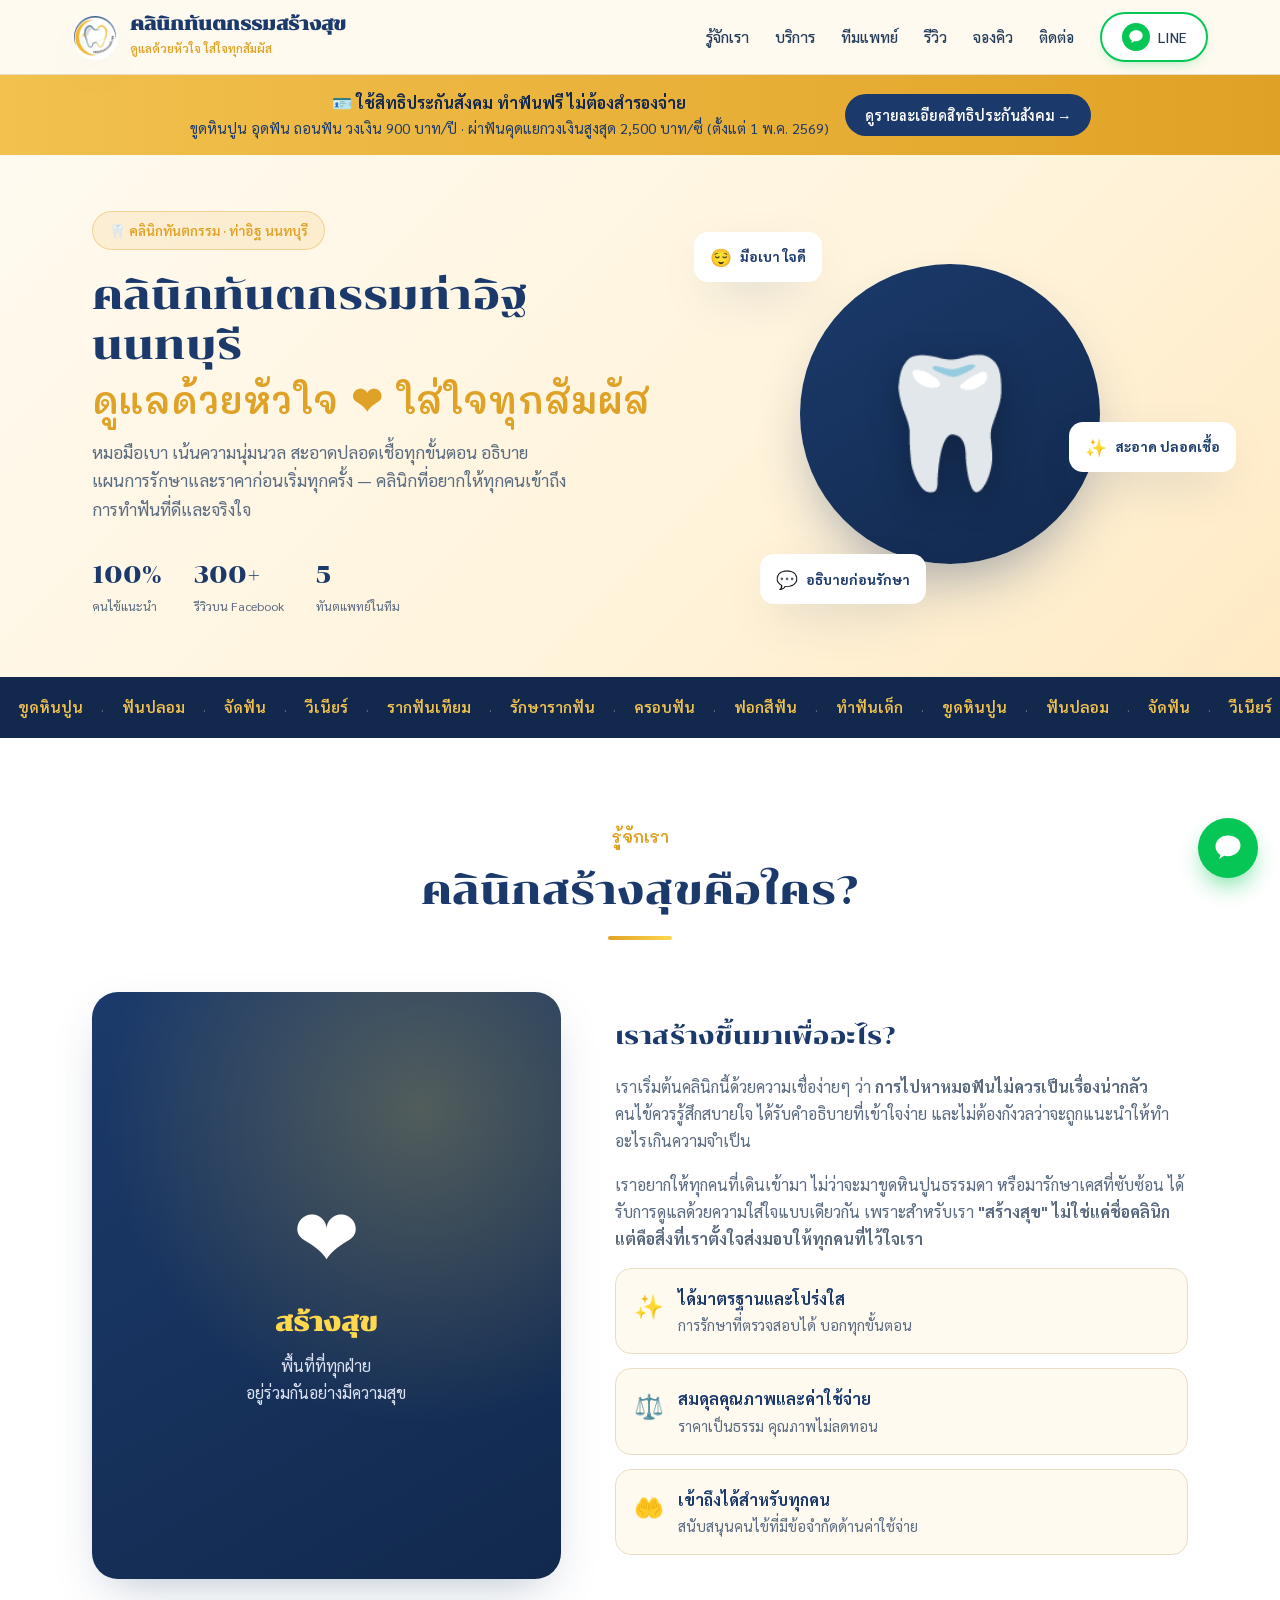
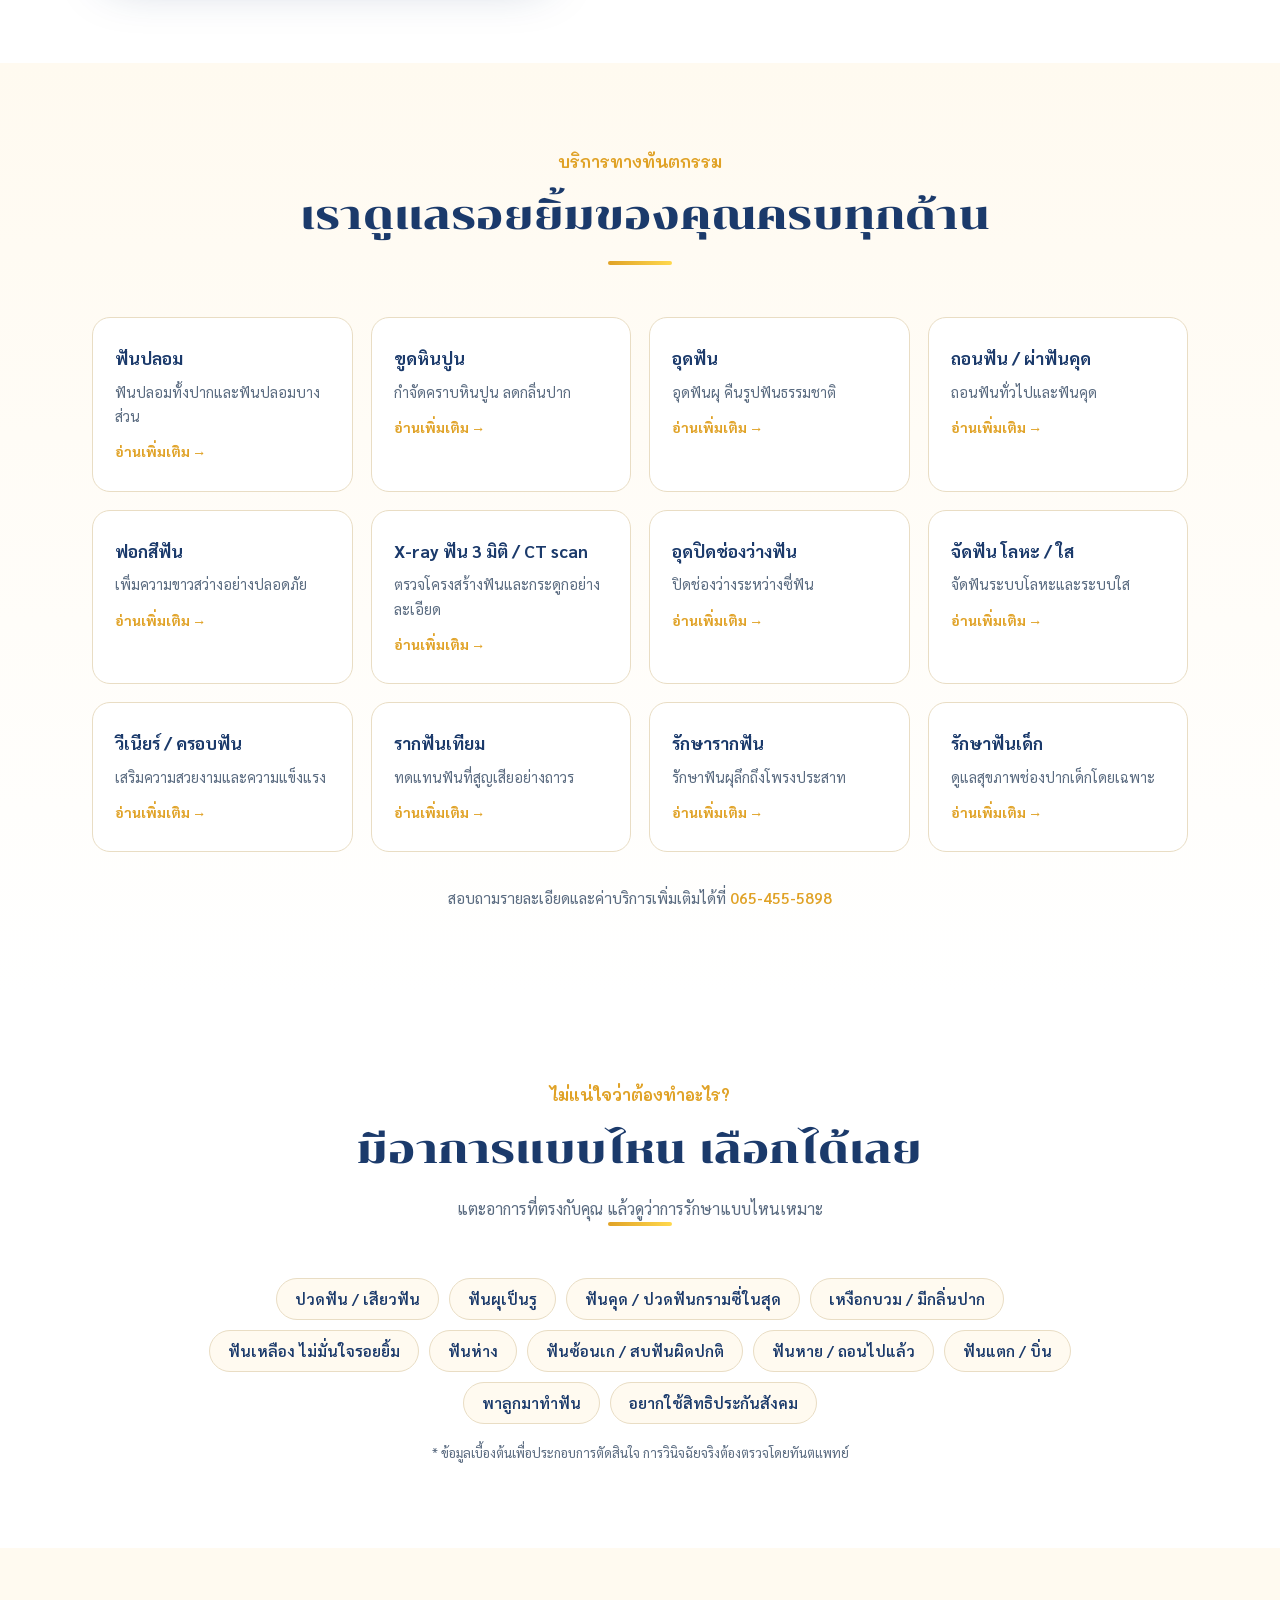
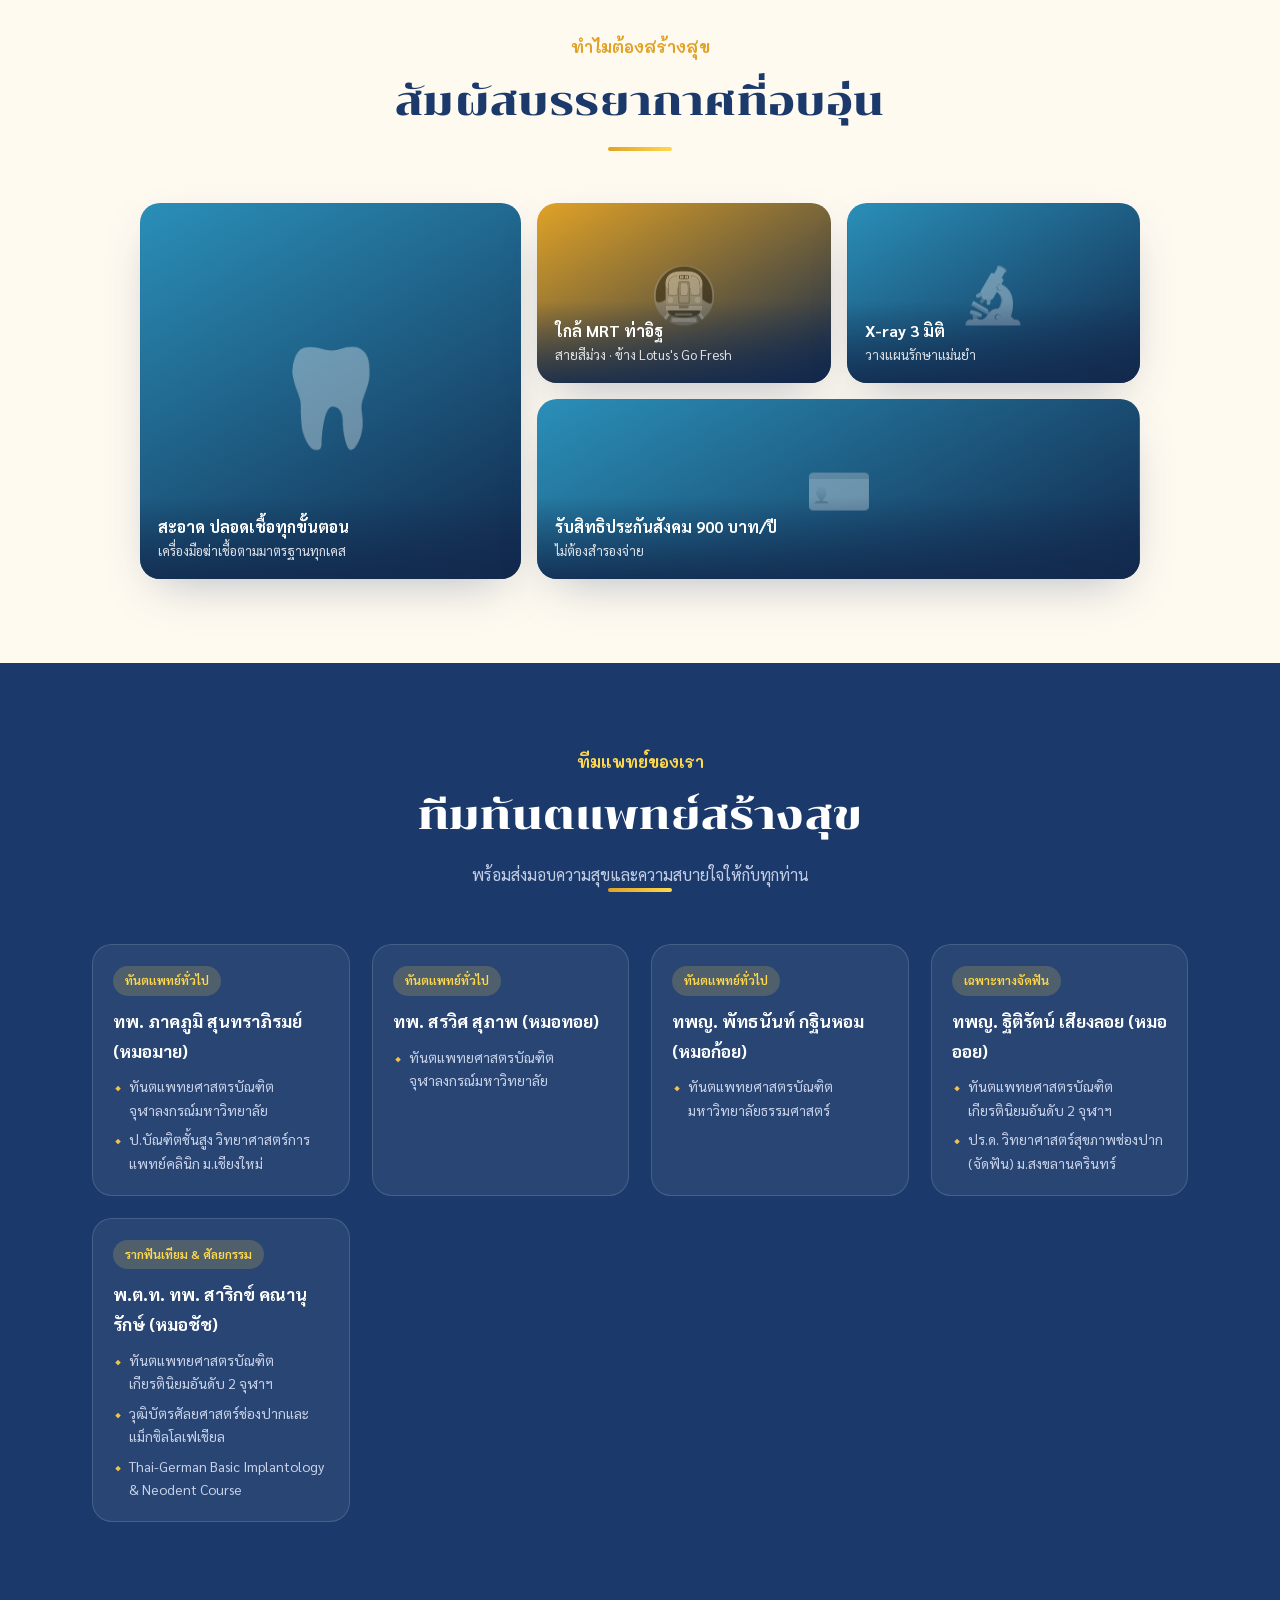
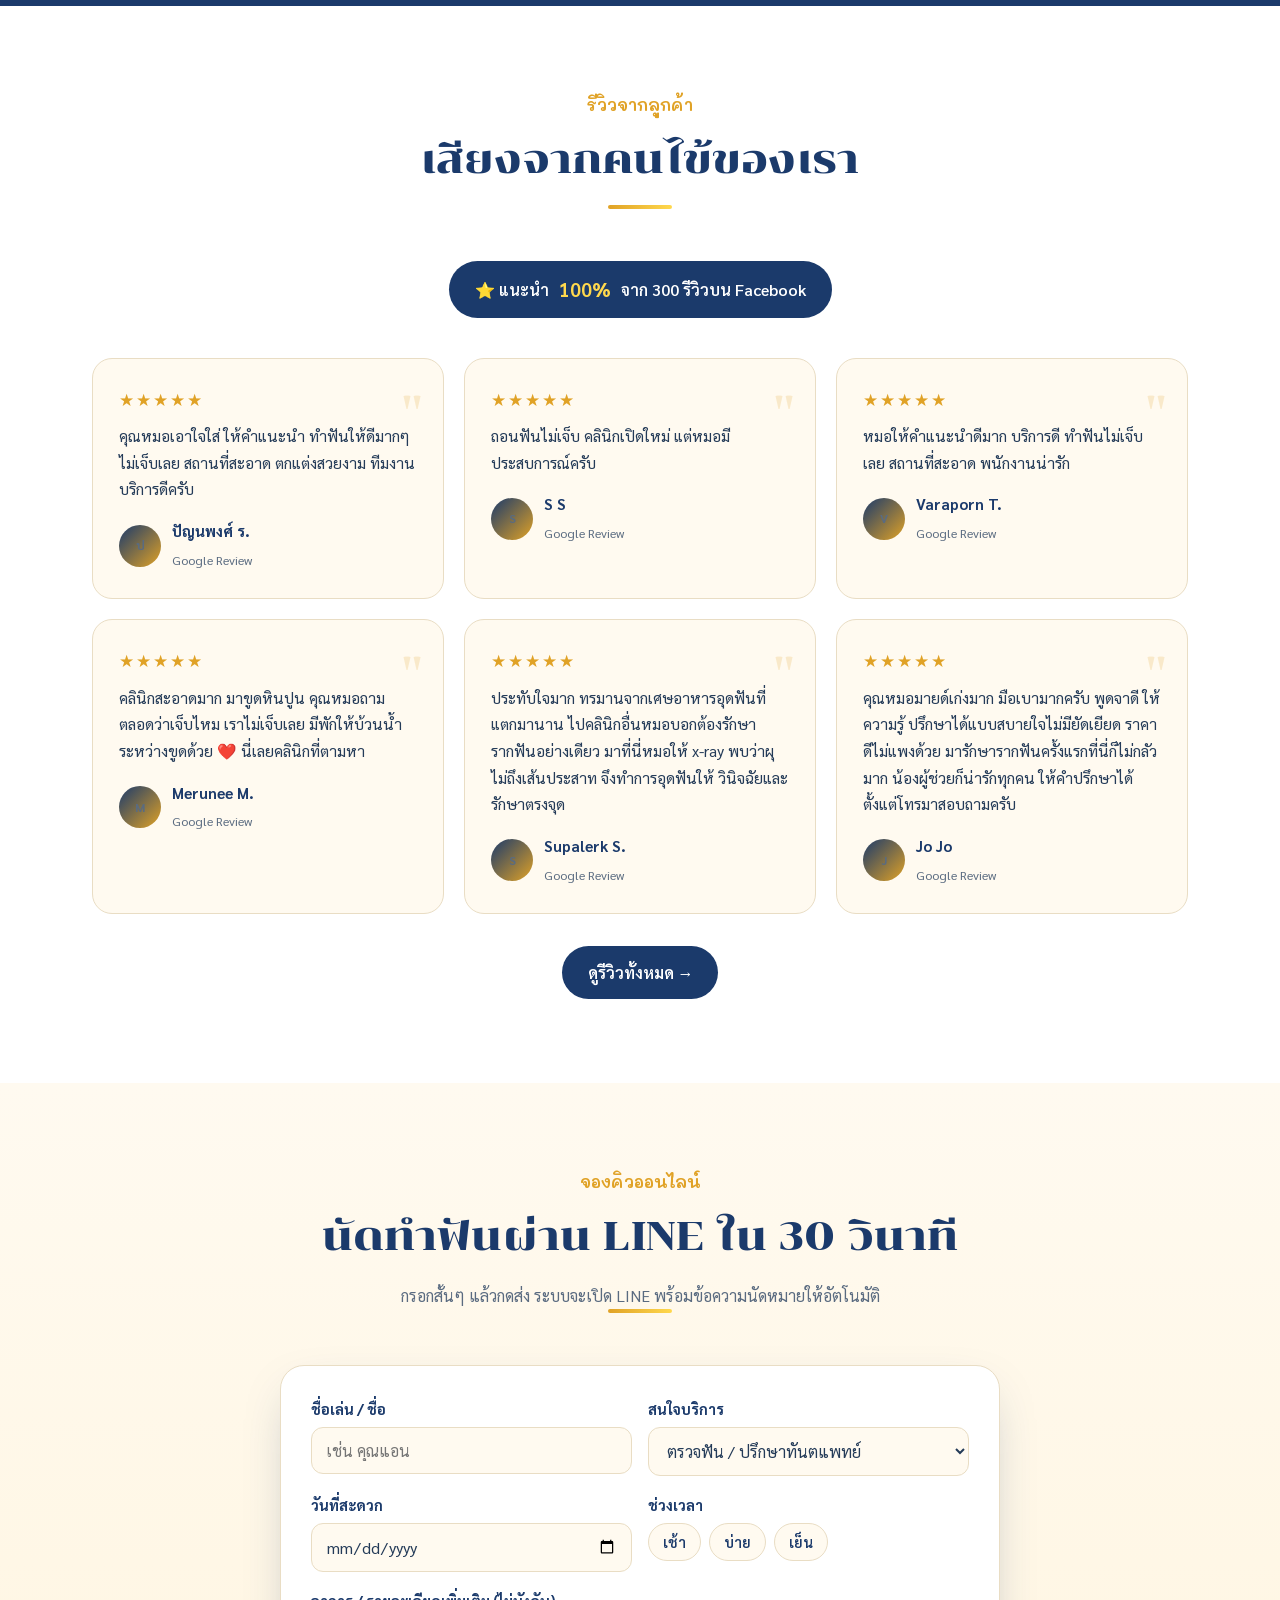
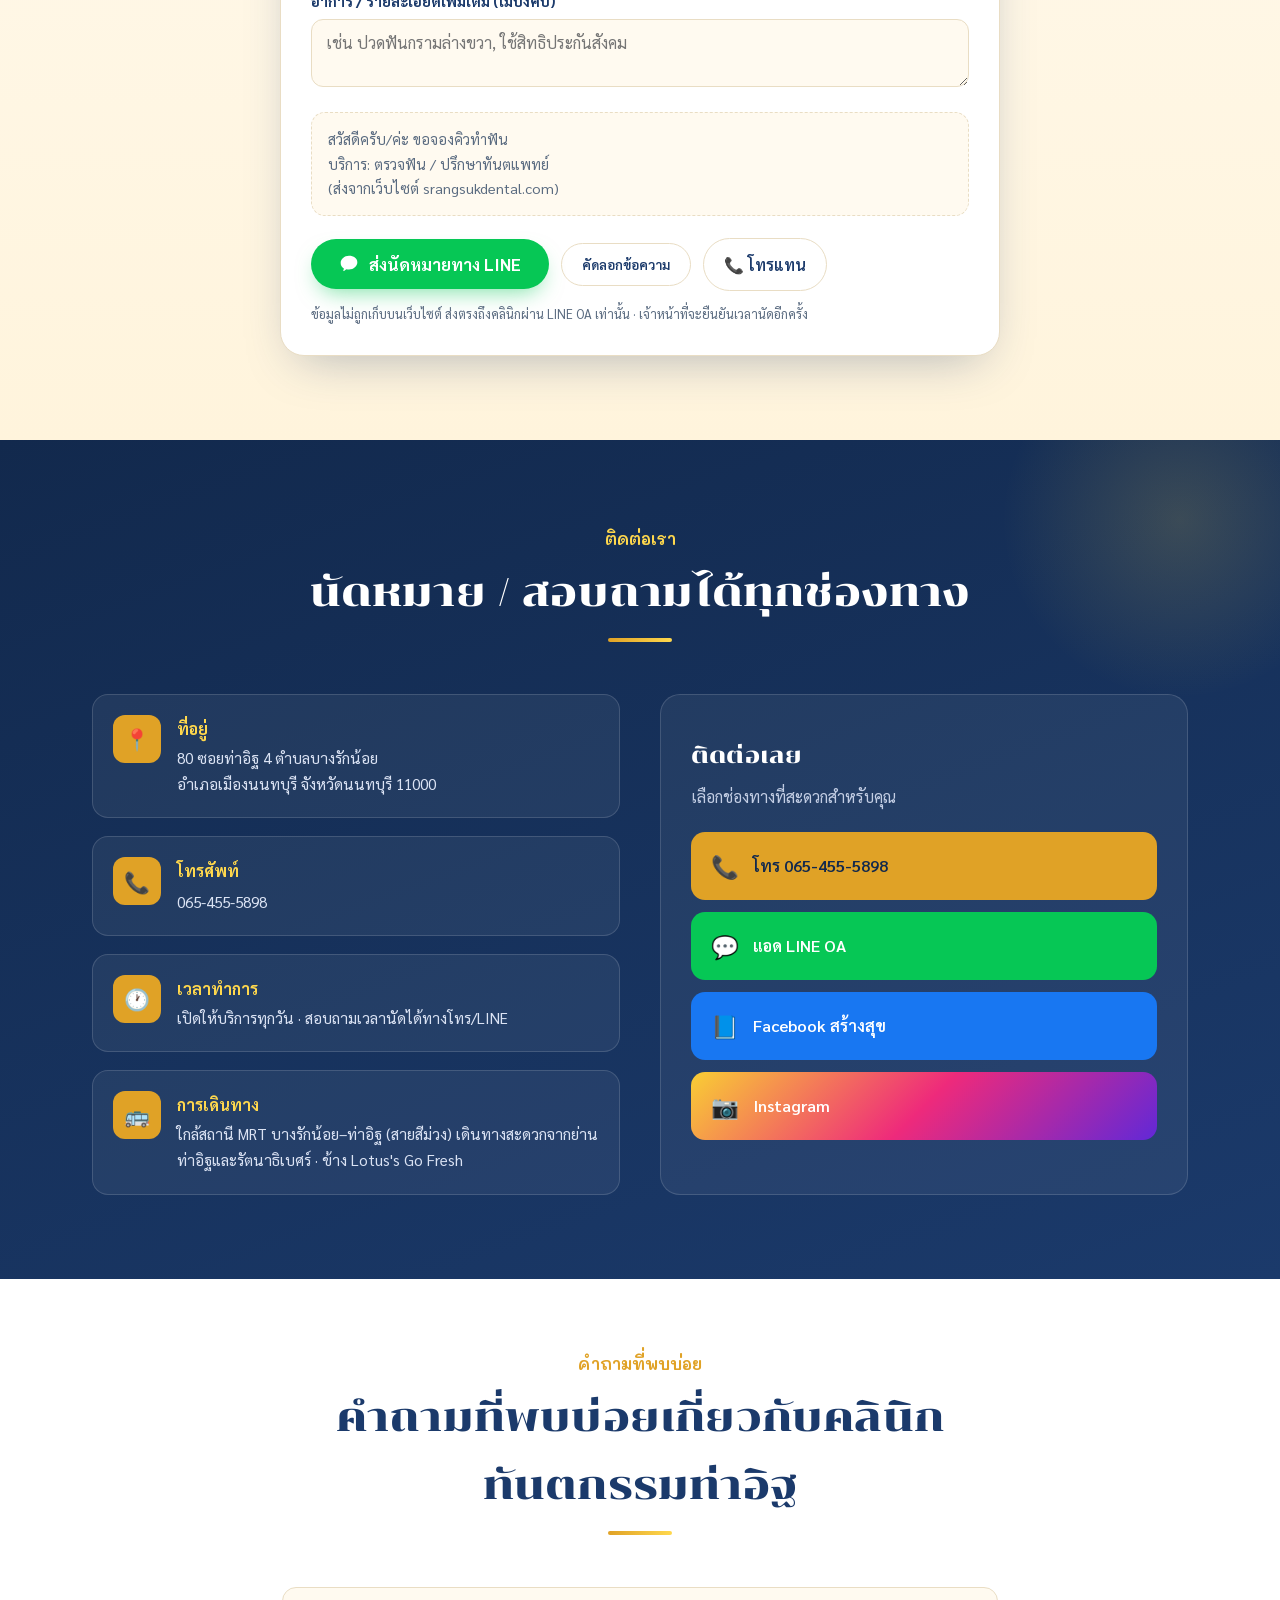
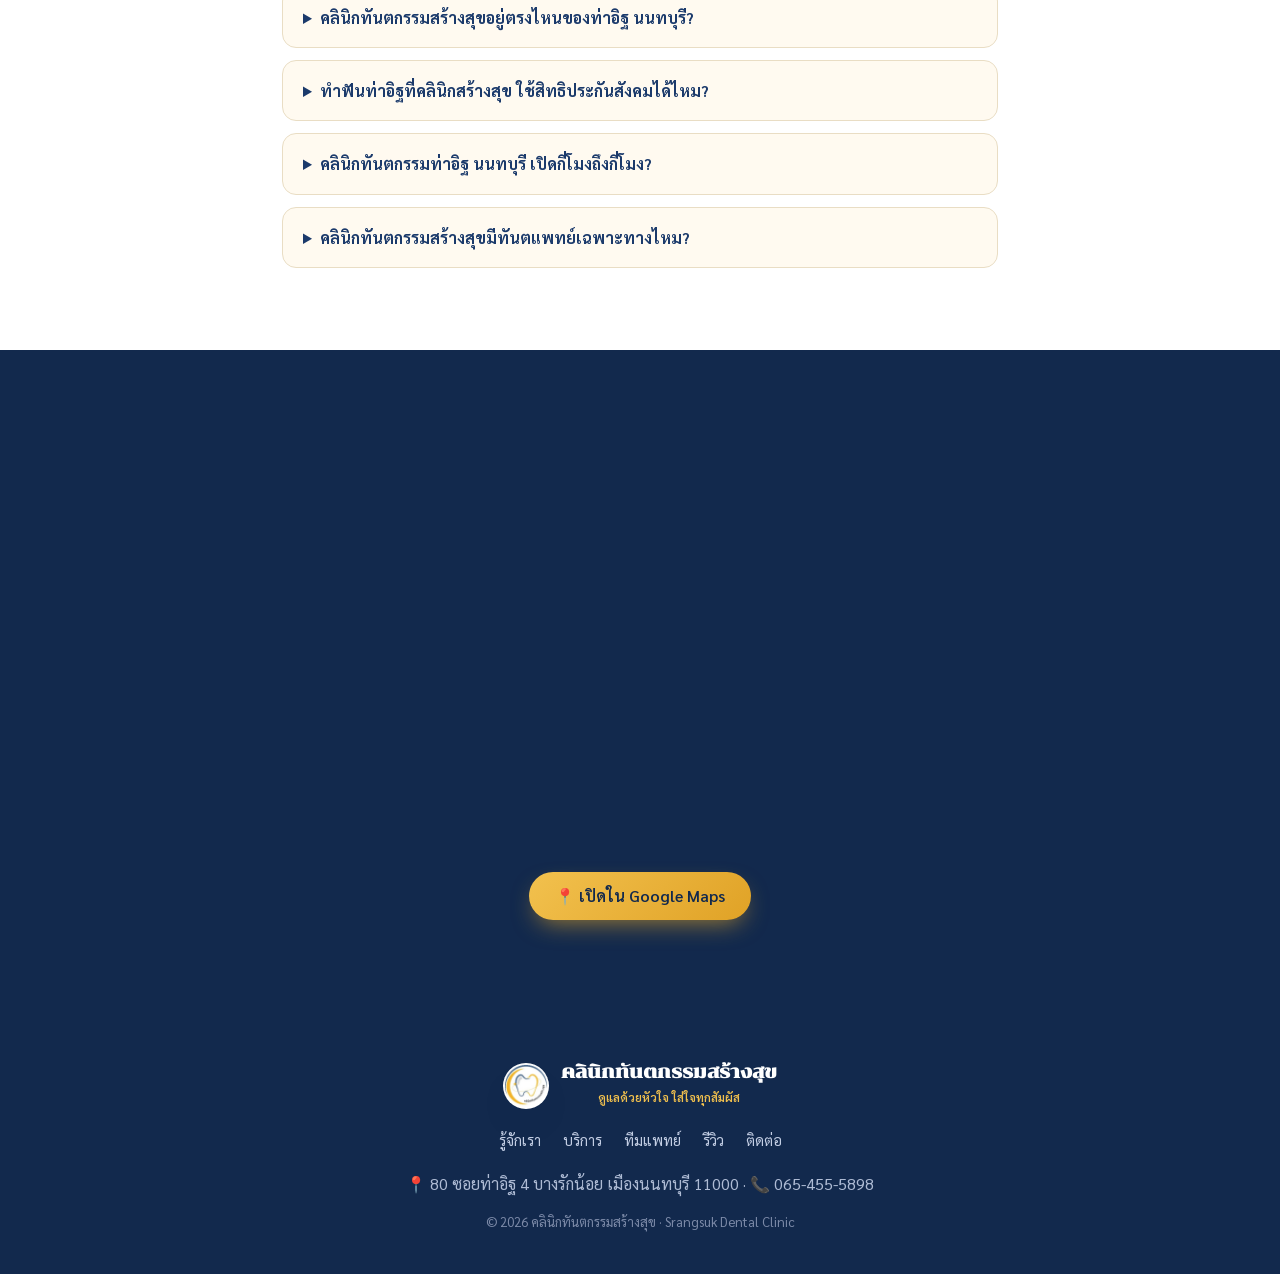
==== commit 9714a65b: "แก้ปุ่มแผนที่ซ้อนกัน: ย้ายปุ่มลงใต้แผนที่ ไม่ตัดบรรทัด Co-Authored-By: Claude Opus 5.5 <noreply@anth" ====
--- a/index.html
+++ b/index.html
@@ -477,9 +477,10 @@
 .channels .ch-btn .e{font-size:1.4rem}
 
 /* ---------- MAP ---------- */
-.map-sec{position:relative;line-height:0;background:var(--navy-deep)}
+.map-sec{position:relative;background:var(--navy-deep)}
 .map-sec iframe{display:block;filter:saturate(.9)}
-.map-cta{position:absolute;bottom:18px;left:50%;transform:translateX(-50%)}
+.map-cta{display:flex;justify-content:center;padding:18px 22px}
+.map-cta .btn{white-space:nowrap;line-height:1.4}
 
 /* ---------- FOOTER ---------- */
 footer{background:var(--navy-deep);color:#aebbd4;padding:40px 0;text-align:center}
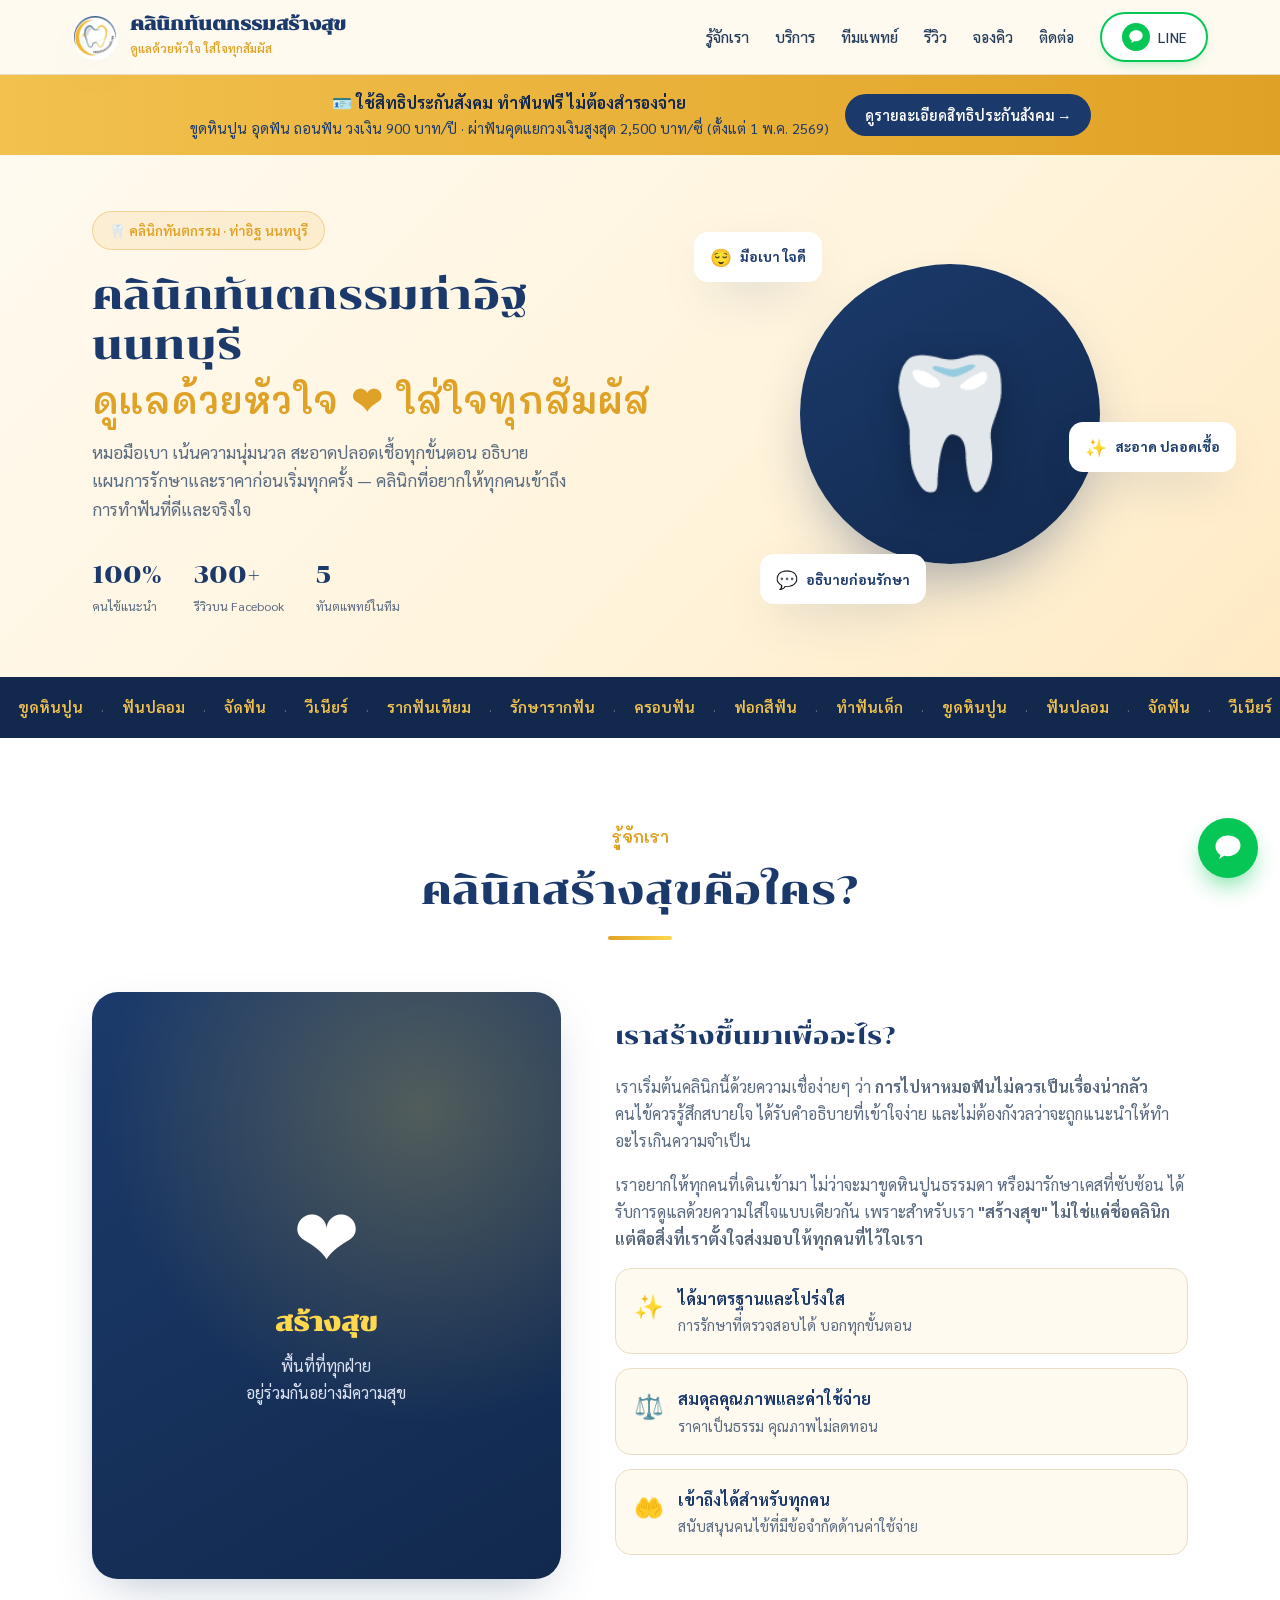
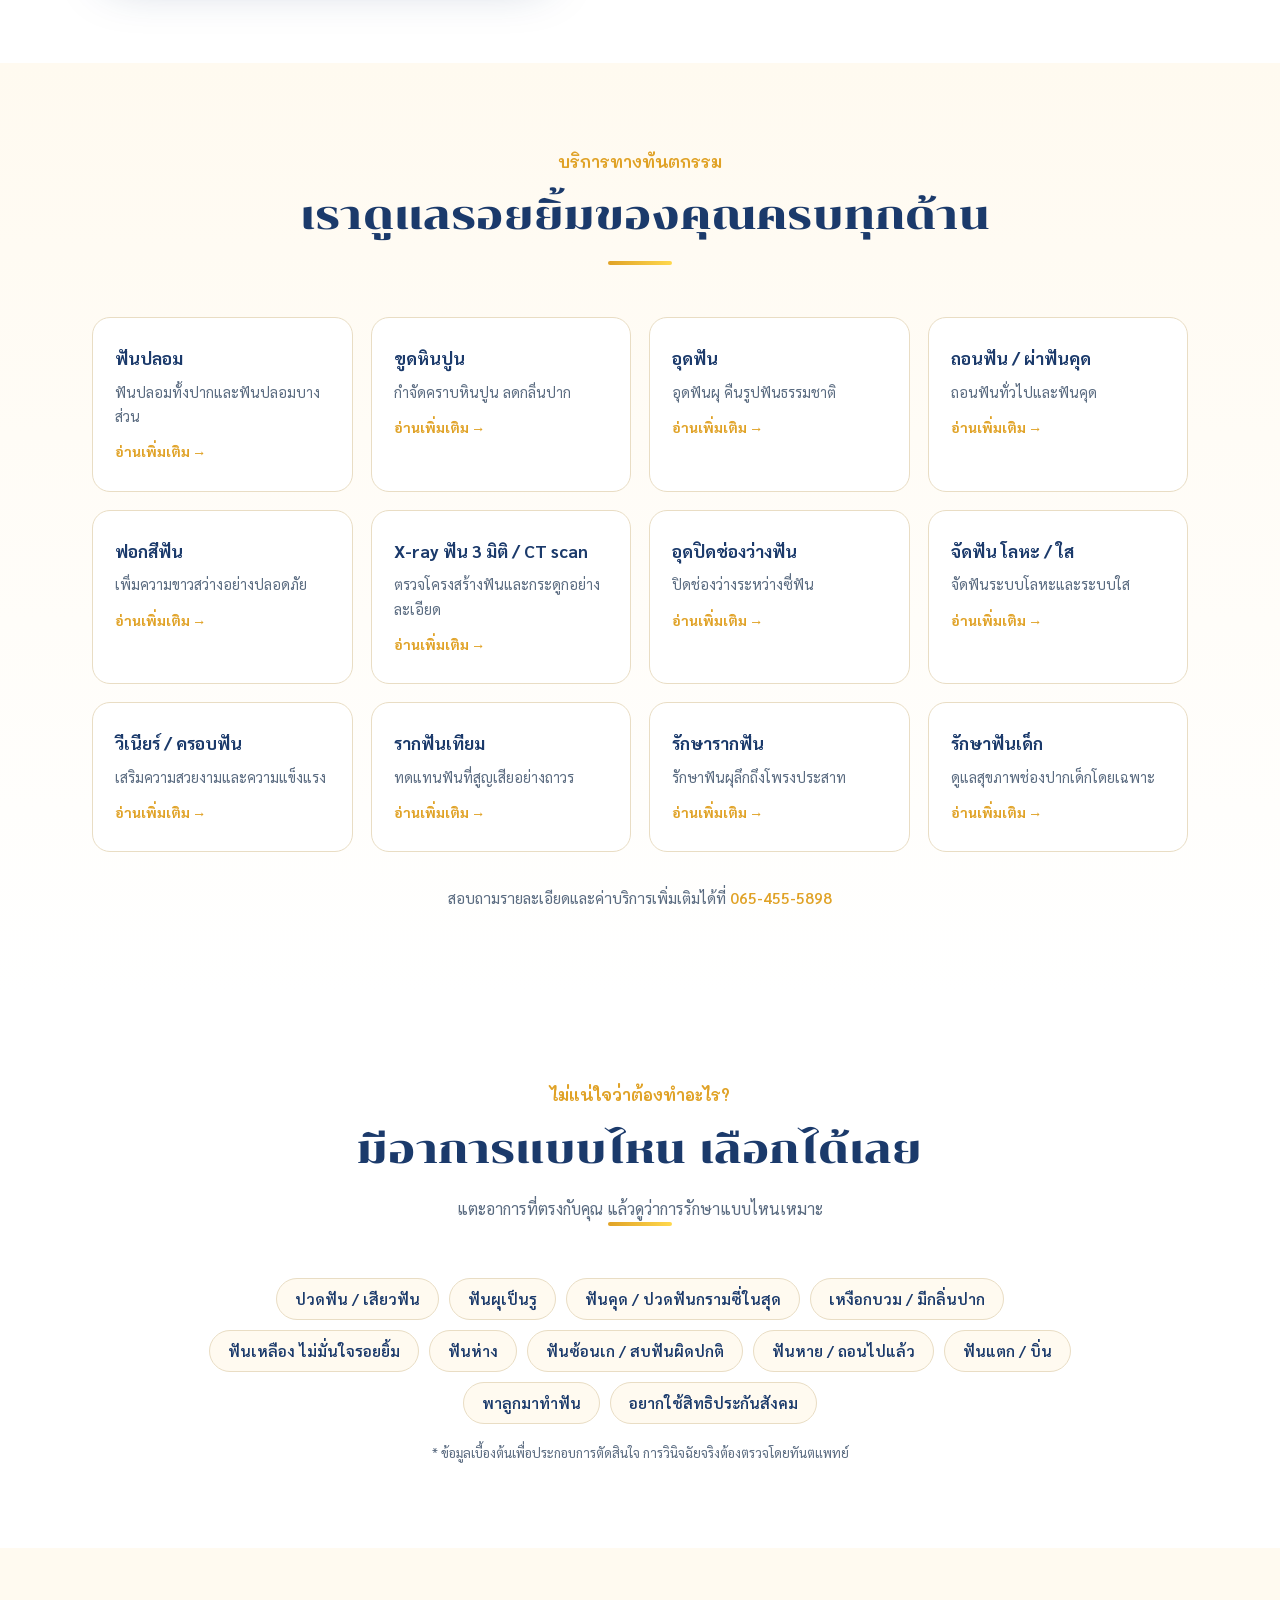
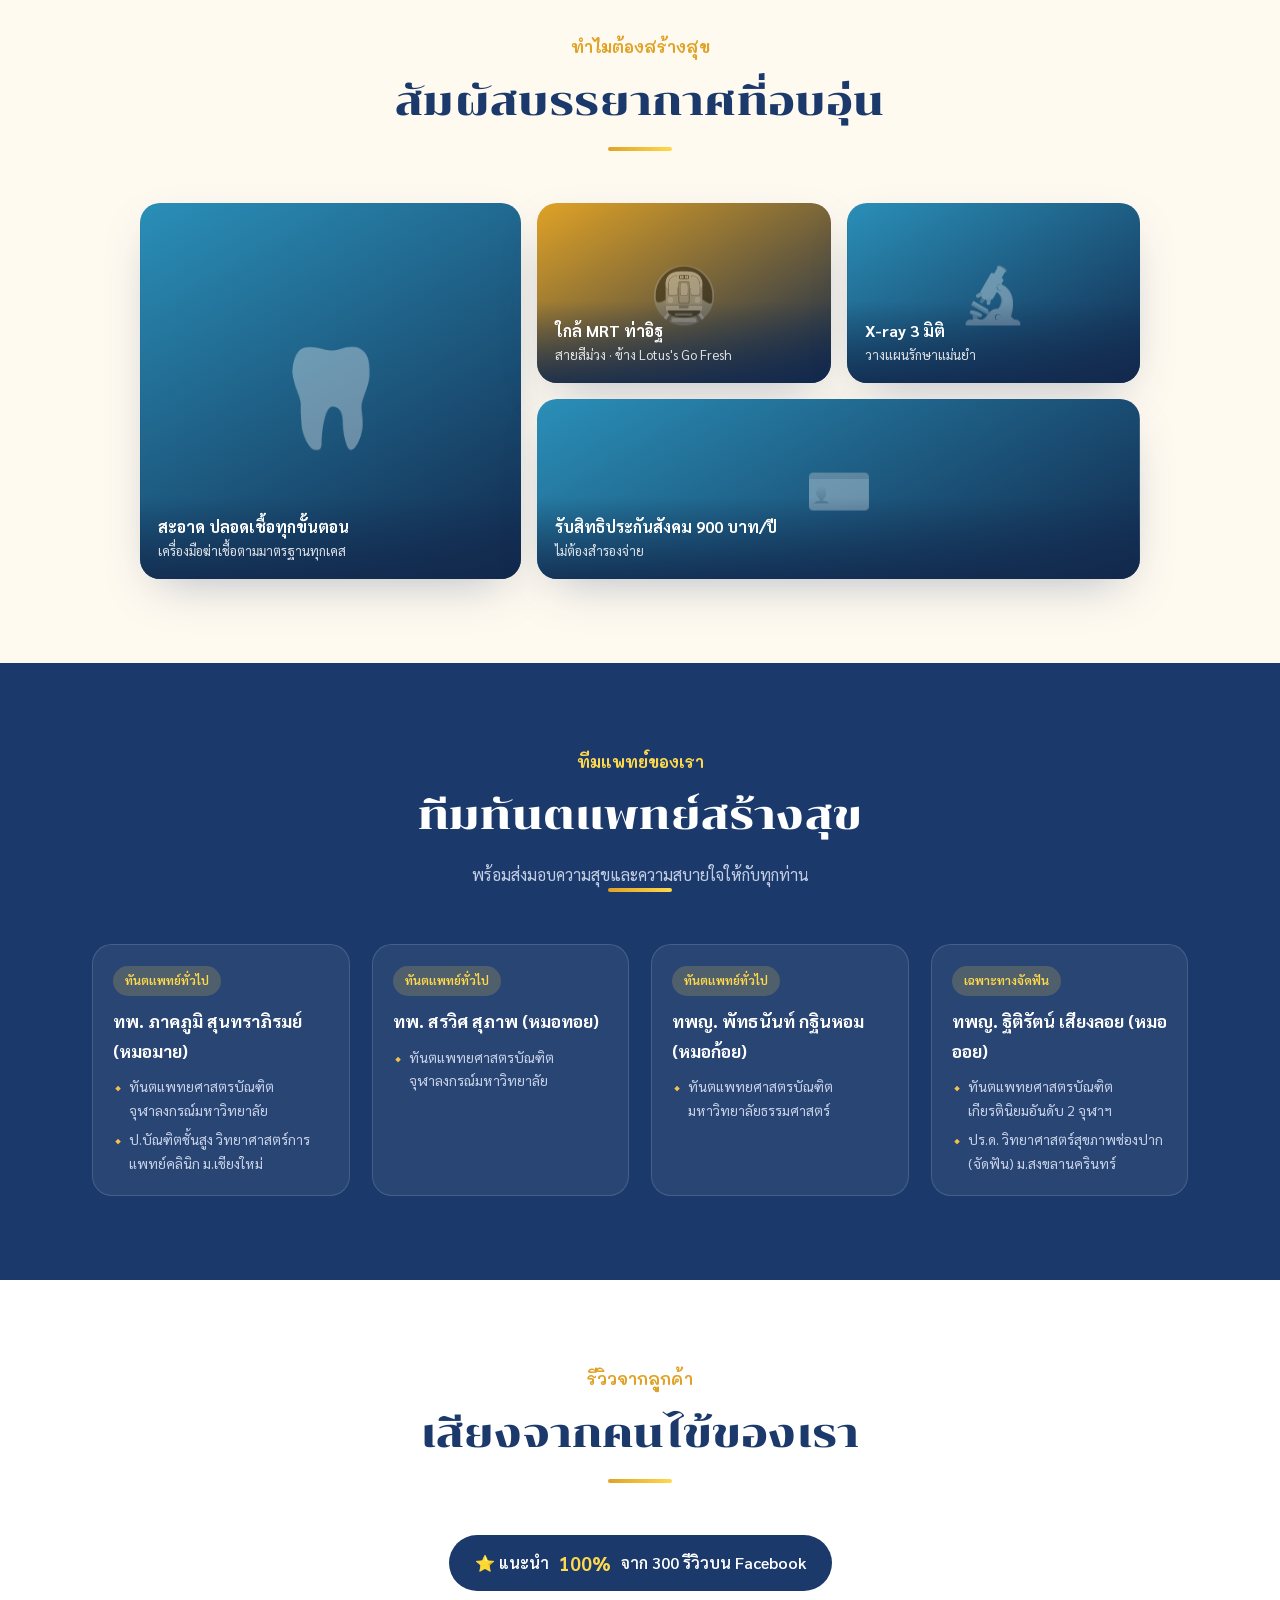
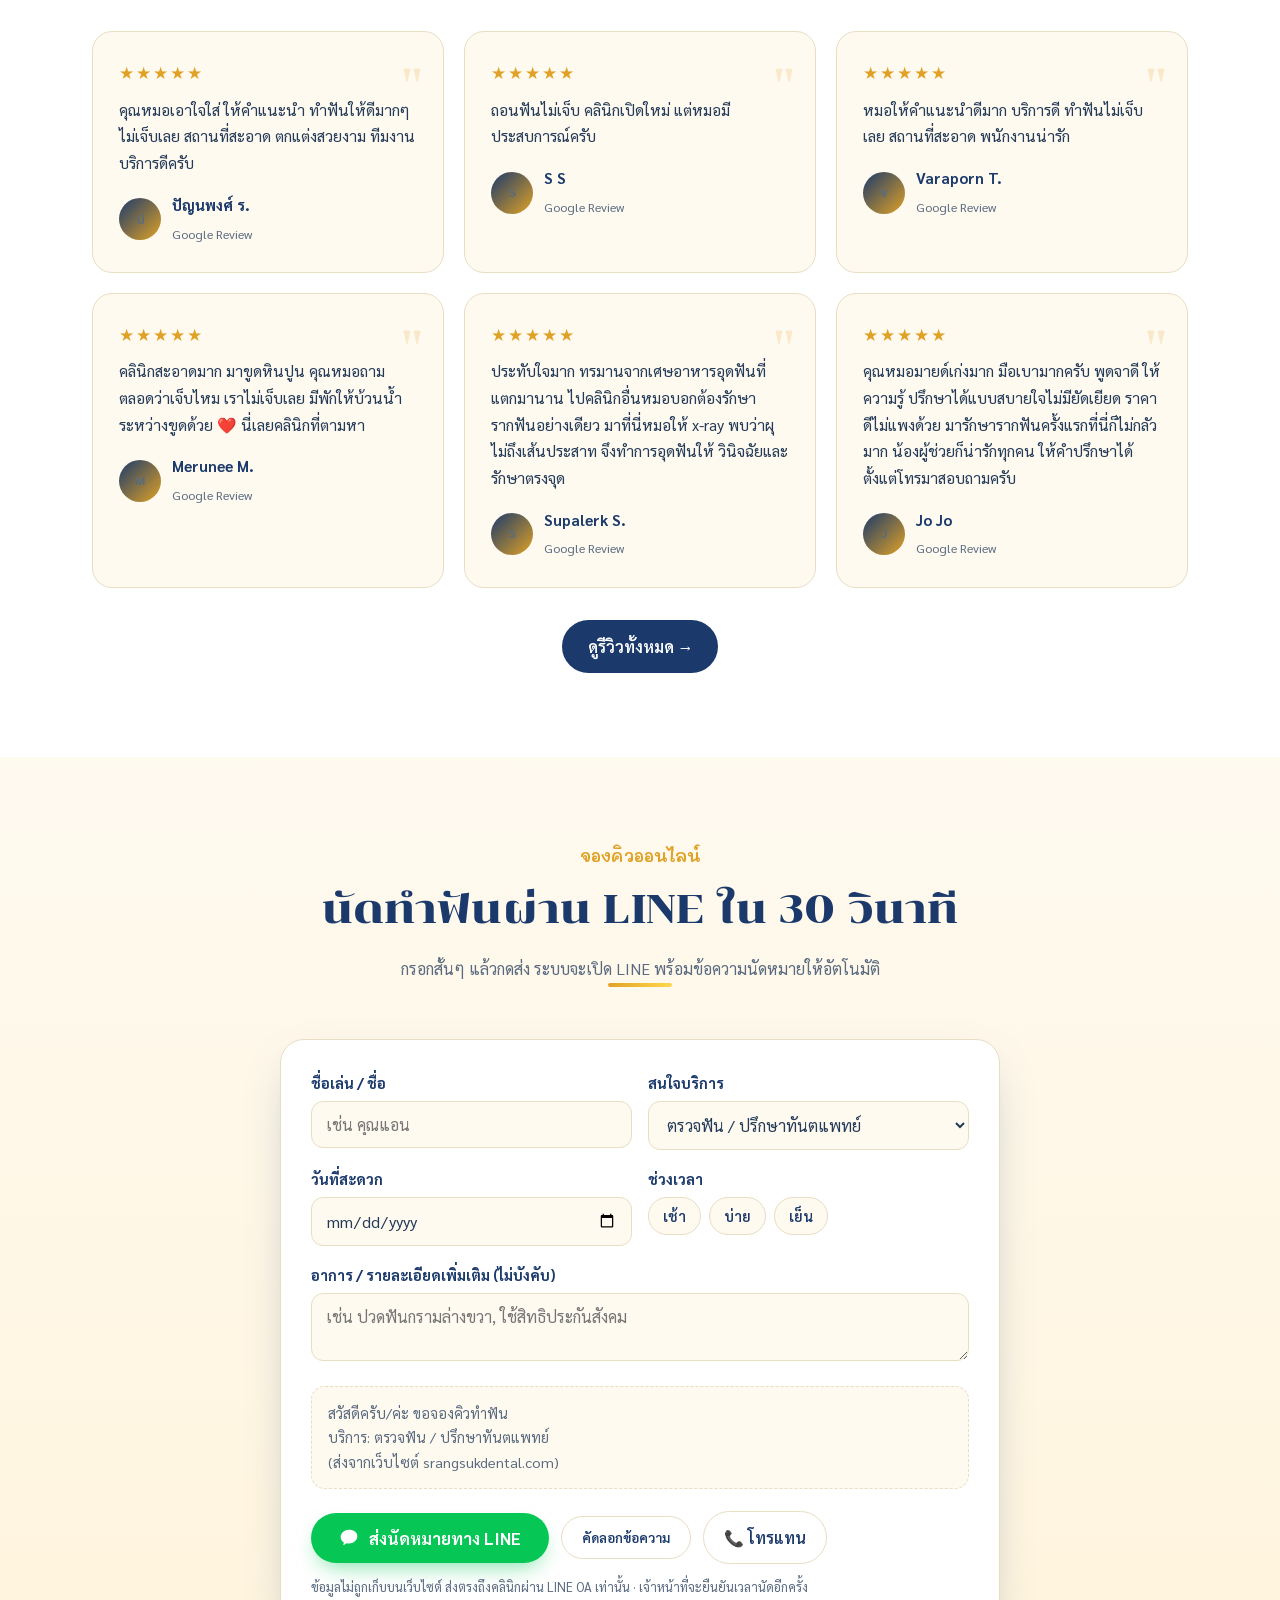
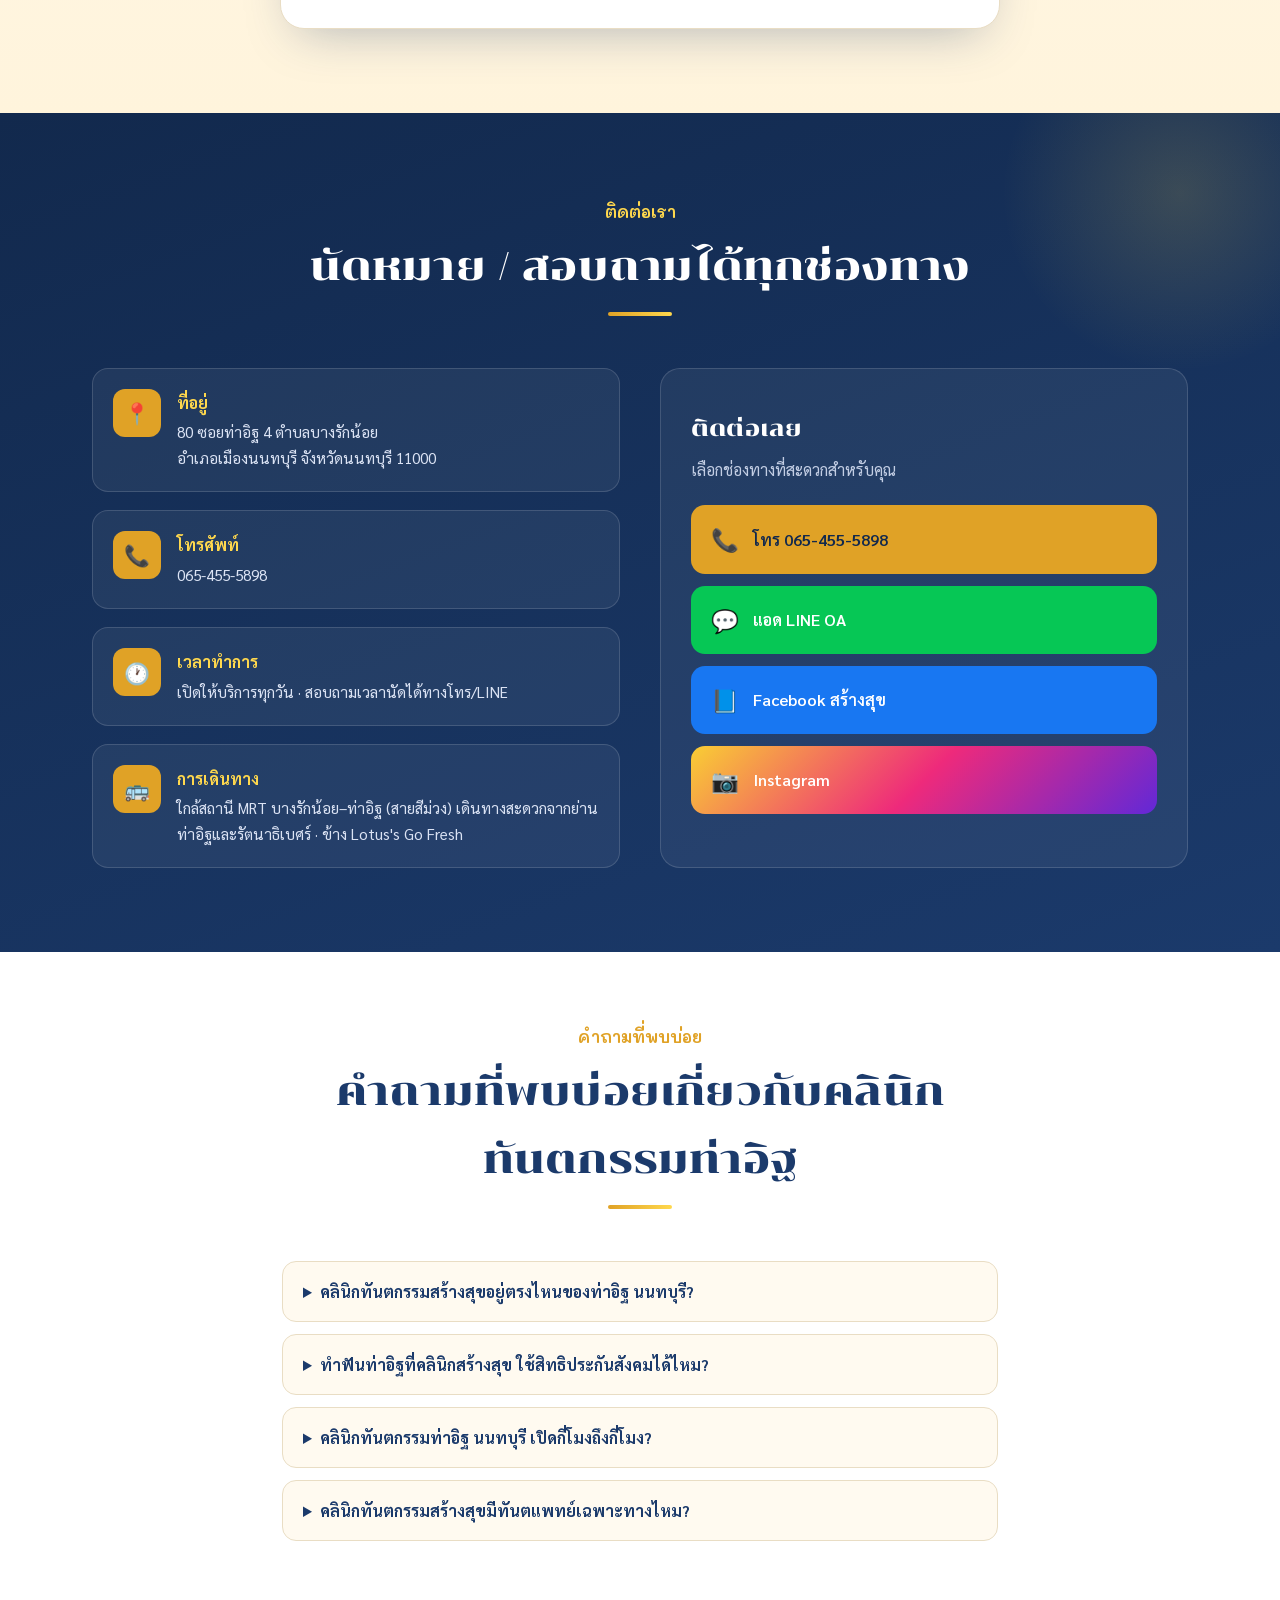
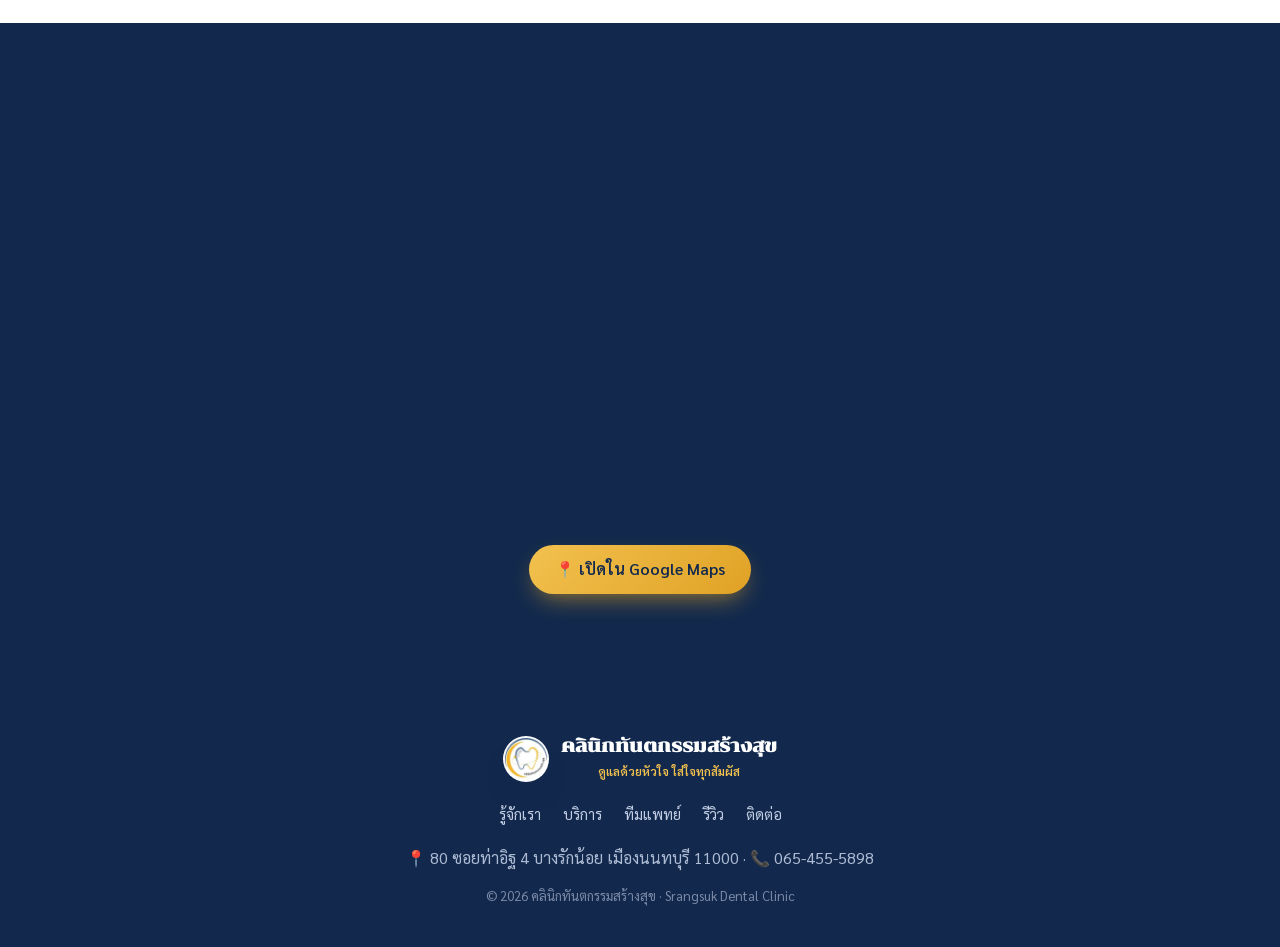
==== commit 9a62c949: "ลบการ์ดหมอชัชออกจากทีมแพทย์ และแก้จำนวนทันตแพทย์เป็น 4 ท่าน Co-Authored-By: Claude Opus 5.5 <noreply" ====
--- a/index.html
+++ b/index.html
@@ -200,7 +200,7 @@
       "name": "คลินิกทันตกรรมสร้างสุขมีทันตแพทย์เฉพาะทางไหม?",
       "acceptedAnswer": {
         "@type": "Answer",
-        "text": "มีครับ ทีมทันตแพทย์ 5 ท่านครอบคลุมทันตกรรมทั่วไป ทันตกรรมจัดฟัน และรากฟันเทียม/ศัลยกรรมช่องปากโดยเฉพาะ"
+        "text": "มีครับ ทีมทันตแพทย์ 4 ท่านครอบคลุมทันตกรรมทั่วไป และมีทันตแพทย์เฉพาะทางจัดฟัน"
       }
     }
   ]
@@ -753,7 +753,6 @@
       <div class="doc reveal"><div class="body"><span class="spec">ทันตแพทย์ทั่วไป</span><h4>ทพ. สรวิศ สุภาพ (หมอทอย)</h4><ul><li>ทันตแพทยศาสตรบัณฑิต จุฬาลงกรณ์มหาวิทยาลัย</li></ul></div></div>
       <div class="doc reveal"><div class="body"><span class="spec">ทันตแพทย์ทั่วไป</span><h4>ทพญ. พัทธนันท์ กฐินหอม (หมอก้อย)</h4><ul><li>ทันตแพทยศาสตรบัณฑิต มหาวิทยาลัยธรรมศาสตร์</li></ul></div></div>
       <div class="doc reveal"><div class="body"><span class="spec">เฉพาะทางจัดฟัน</span><h4>ทพญ. ฐิติรัตน์ เสียงลอย (หมอออย)</h4><ul><li>ทันตแพทยศาสตรบัณฑิต เกียรตินิยมอันดับ 2 จุฬาฯ</li><li>ปร.ด. วิทยาศาสตร์สุขภาพช่องปาก (จัดฟัน) ม.สงขลานครินทร์</li></ul></div></div>
-      <div class="doc reveal"><div class="body"><span class="spec">รากฟันเทียม &amp; ศัลยกรรม</span><h4>พ.ต.ท. ทพ. สาริกข์ คณานุรักษ์ (หมอชัช)</h4><ul><li>ทันตแพทยศาสตรบัณฑิต เกียรตินิยมอันดับ 2 จุฬาฯ</li><li>วุฒิบัตรศัลยศาสตร์ช่องปากและแม็กซิลโลเฟเชียล</li><li>Thai-German Basic Implantology &amp; Neodent Course</li></ul></div></div>
     </div>
   </div>
 </section>
@@ -894,7 +893,7 @@
     </details>
     <details style="background:var(--cream);border:1px solid var(--line);border-radius:14px;margin-bottom:12px;padding:16px 20px">
       <summary style="cursor:pointer;font-weight:700;color:var(--navy)">คลินิกทันตกรรมสร้างสุขมีทันตแพทย์เฉพาะทางไหม?</summary>
-      <p style="margin-top:10px;color:var(--muted)">มีครับ ทีมทันตแพทย์ 5 ท่านครอบคลุมทันตกรรมทั่วไป ทันตกรรมจัดฟัน และรากฟันเทียม/ศัลยกรรมช่องปากโดยเฉพาะ</p>
+      <p style="margin-top:10px;color:var(--muted)">มีครับ ทีมทันตแพทย์ 4 ท่านครอบคลุมทันตกรรมทั่วไป และมีทันตแพทย์เฉพาะทางจัดฟัน</p>
     </details>
   </div>
 </section>
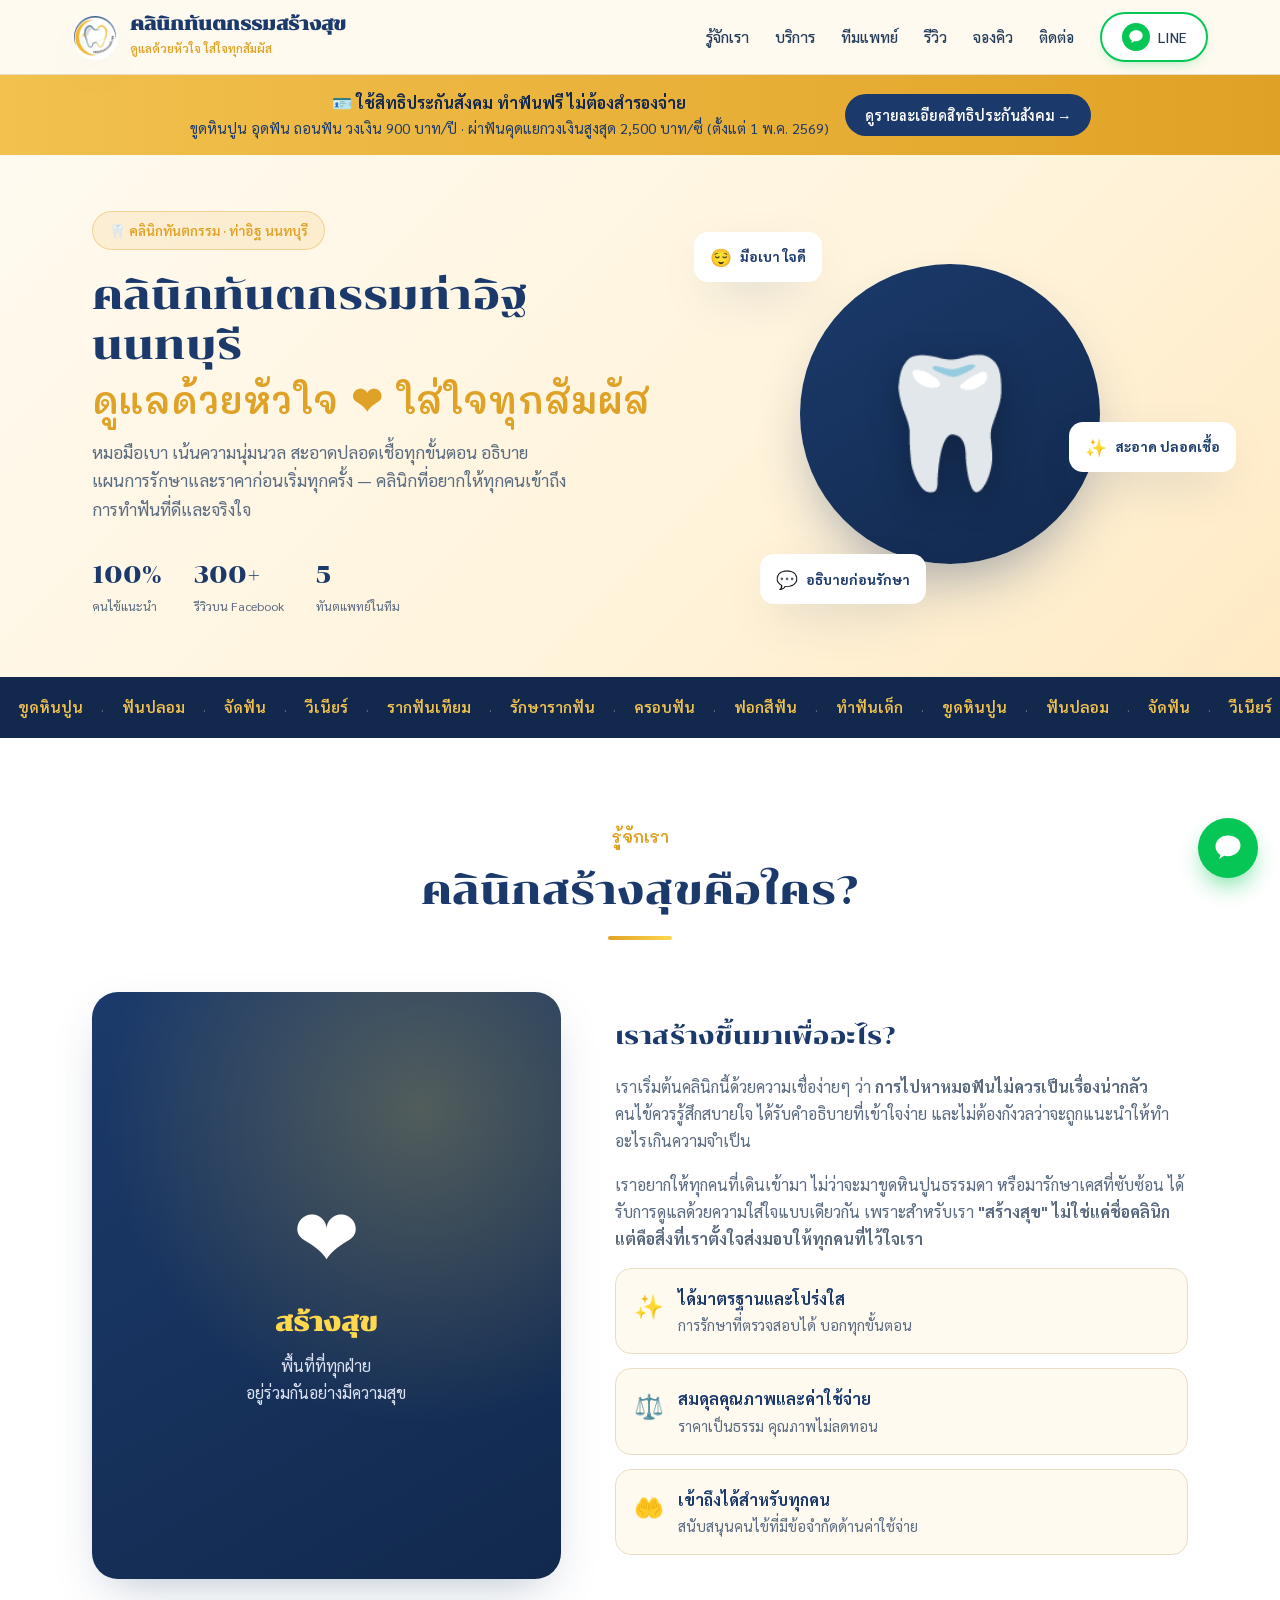
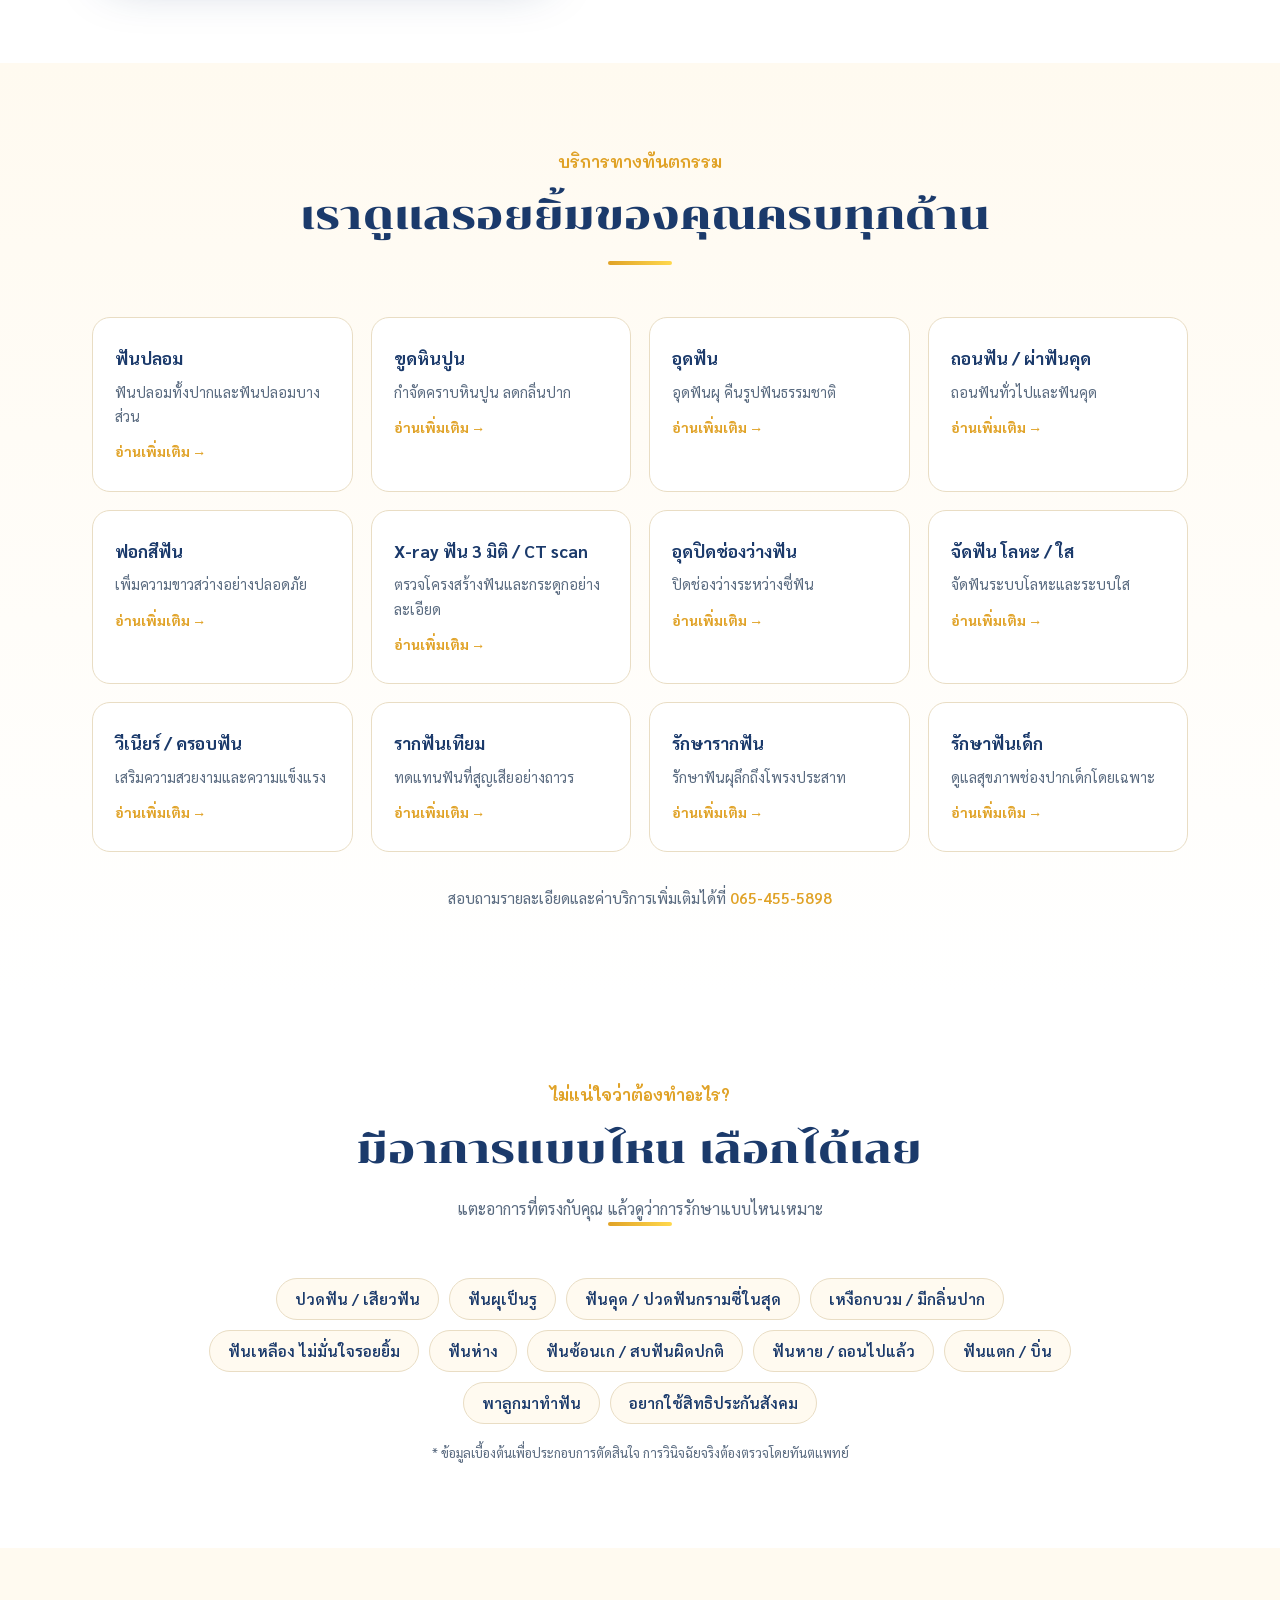
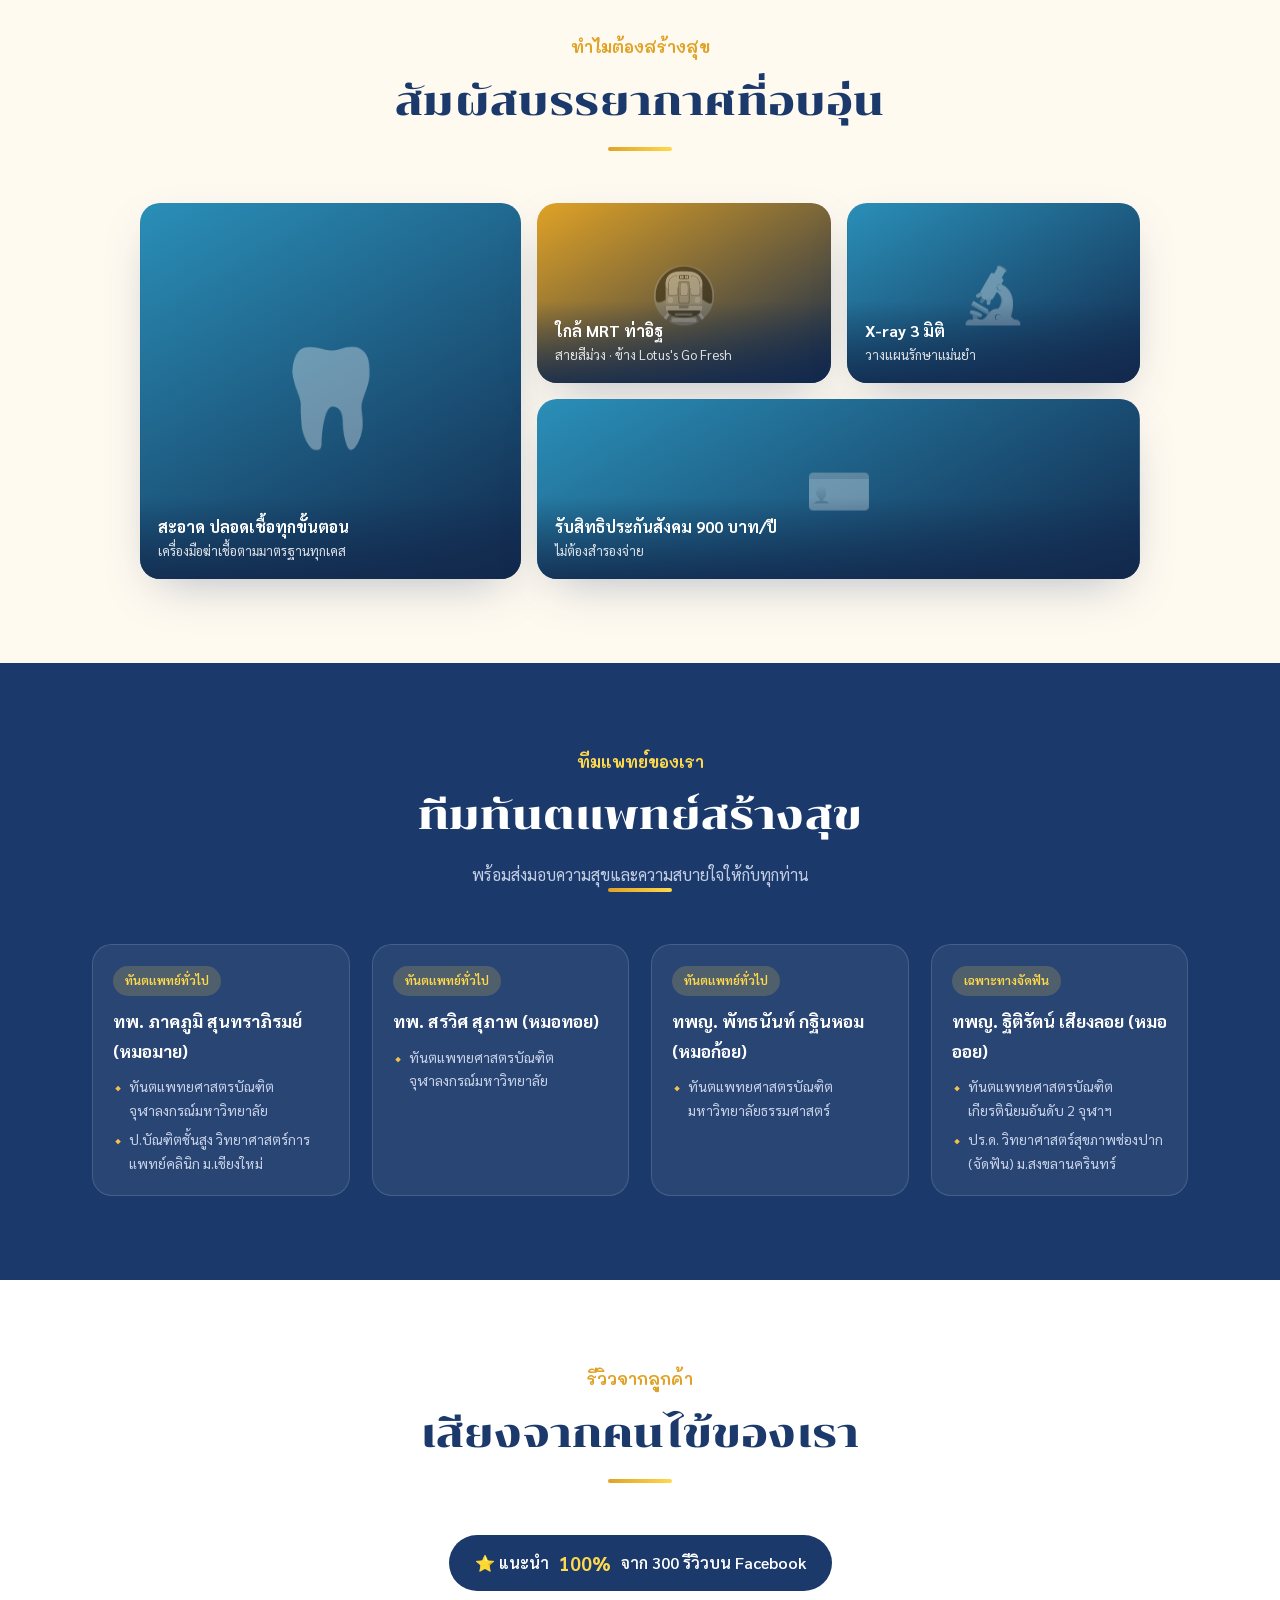
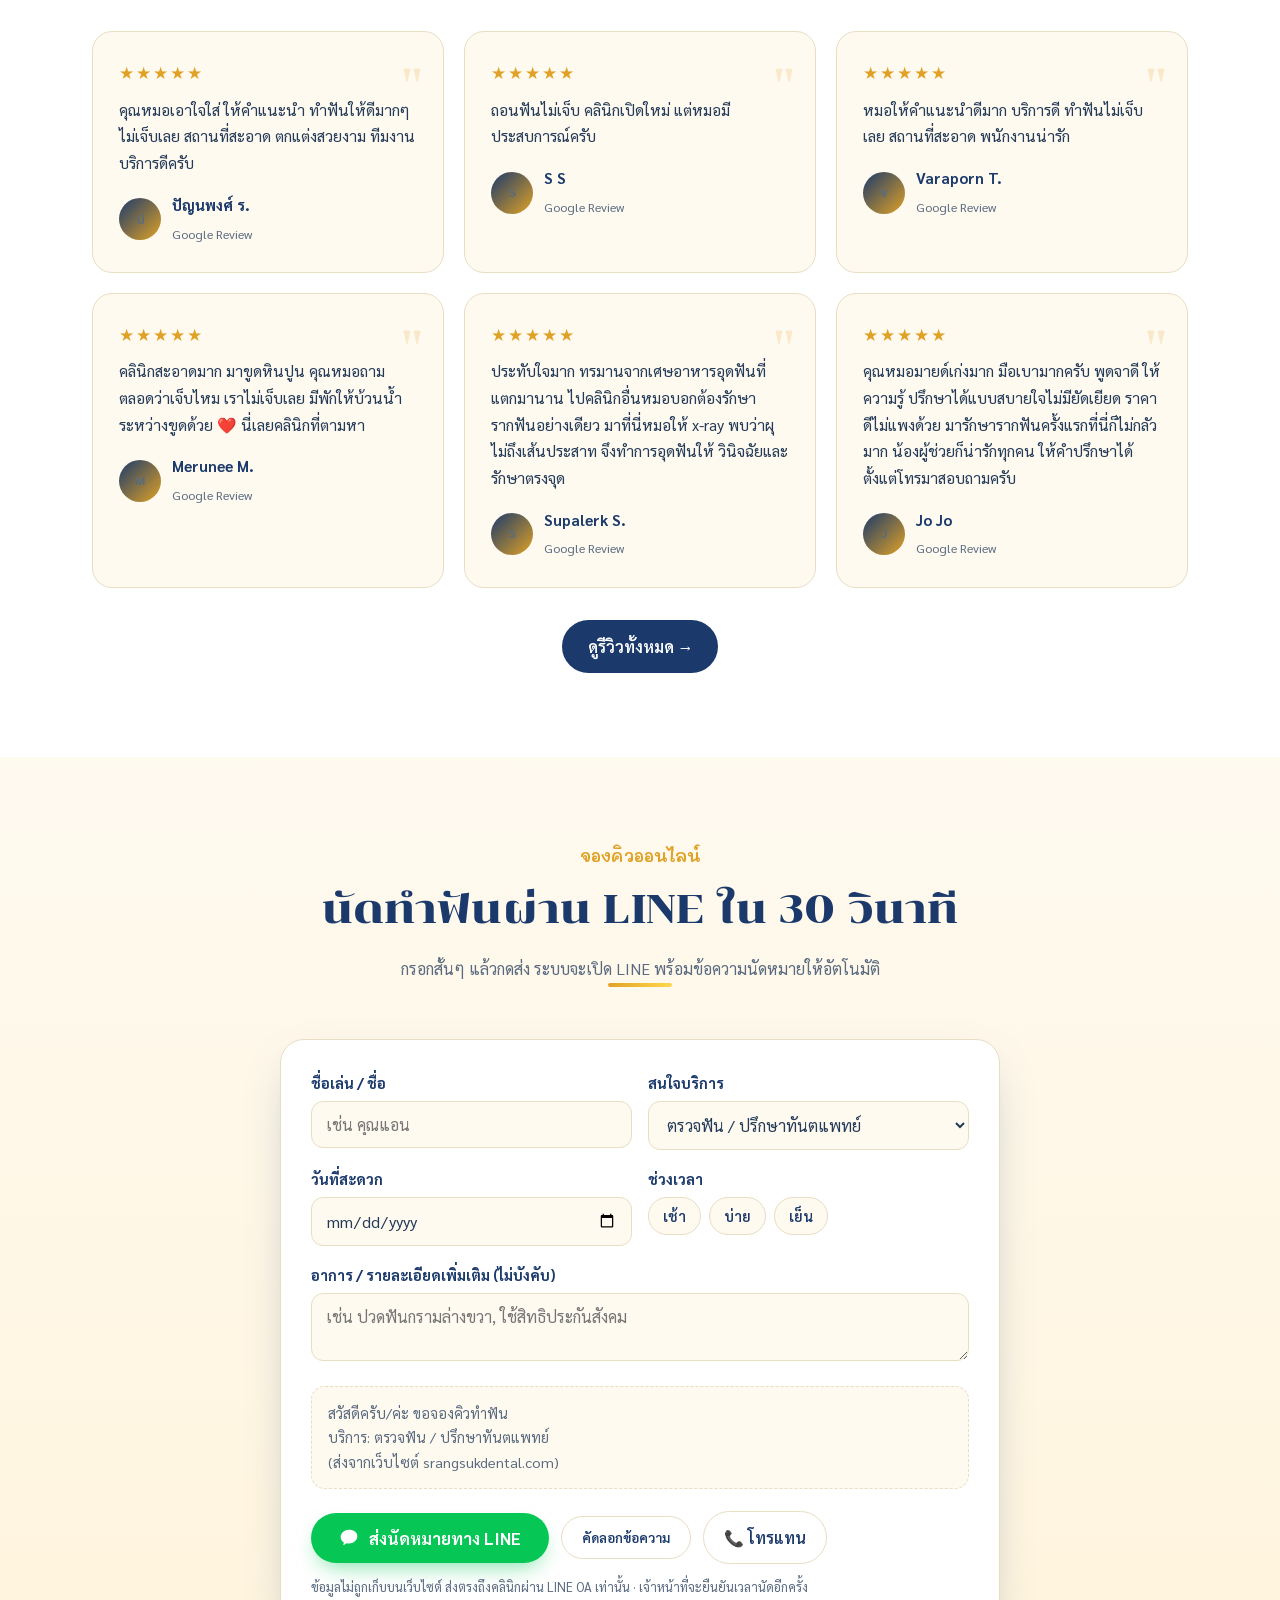
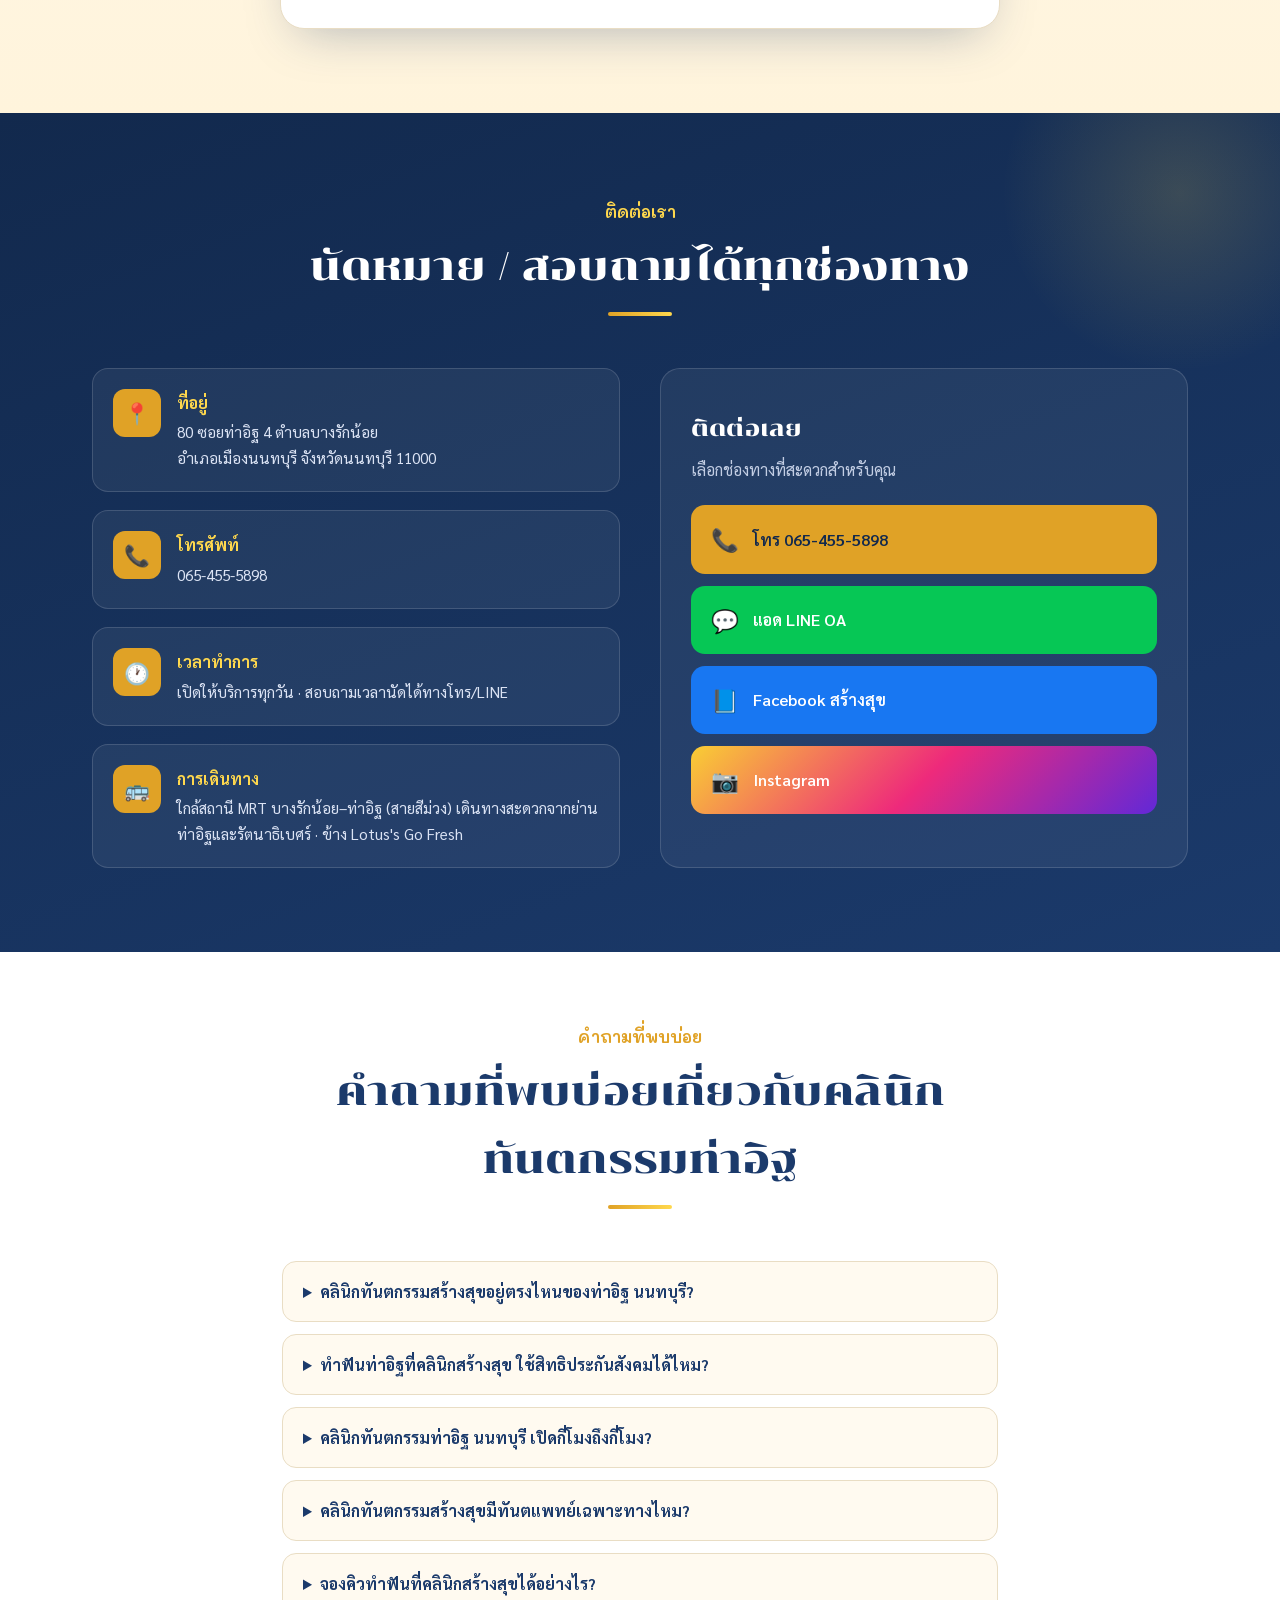
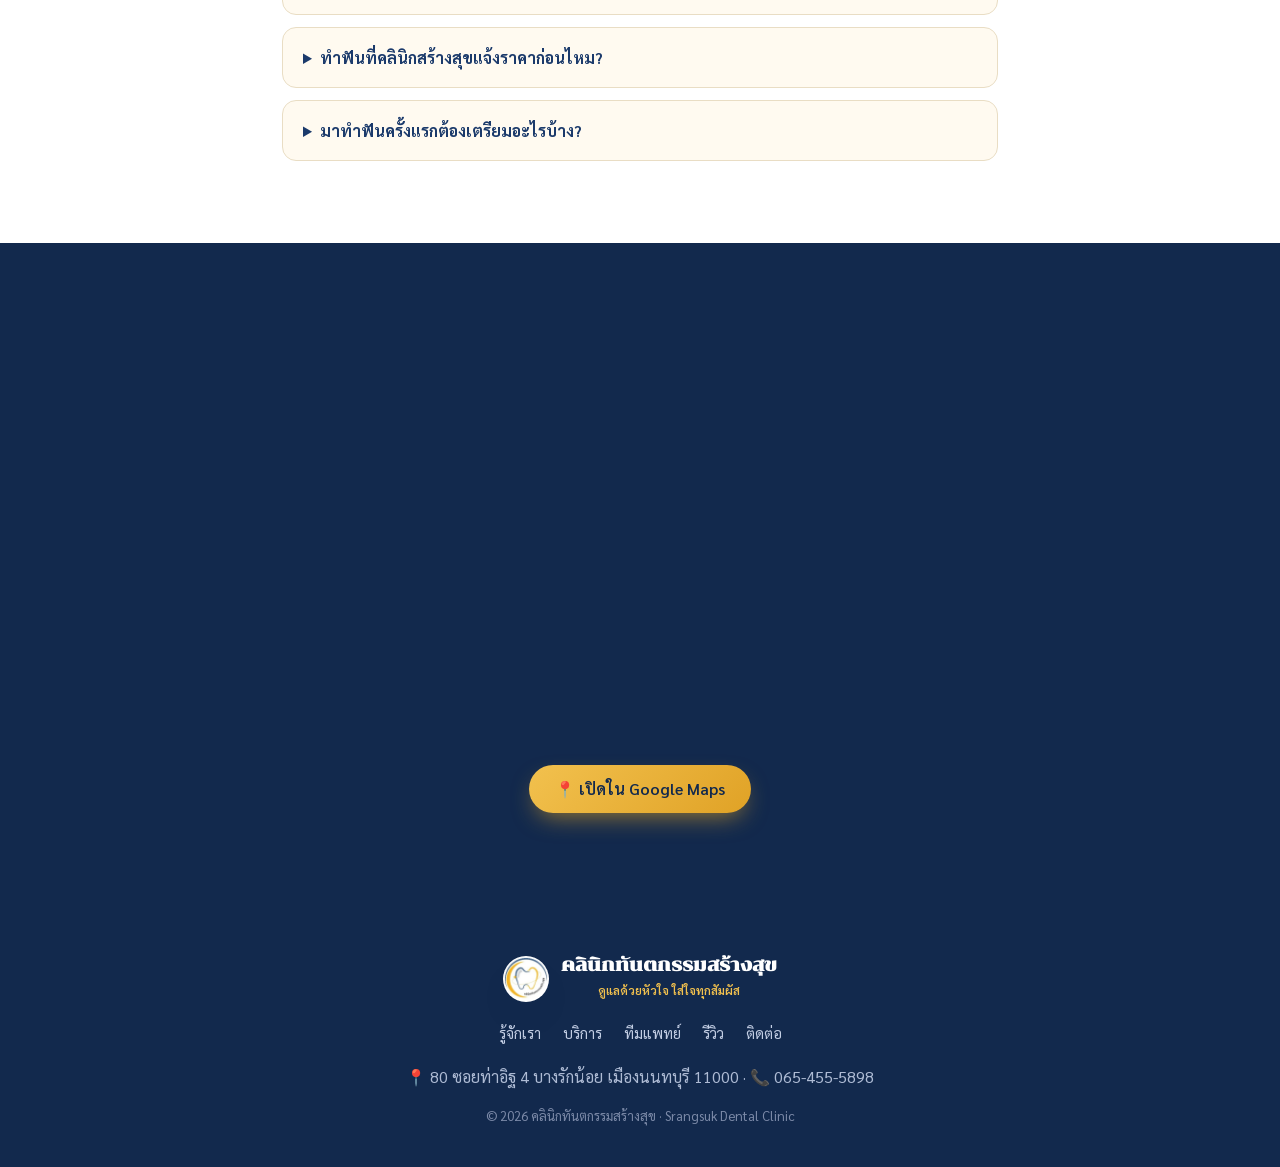
==== commit d873c77f: "ยกระดับ SEO/GEO ทุกหน้า: schema graph, สรุปสั้น, ขั้นตอน, การดูแล, FAQ เพิ่ม, llms-full.txt Co-Autho" ====
--- a/index.html
+++ b/index.html
@@ -7,13 +7,21 @@
 <meta name="description" content="คลินิกทันตกรรมสร้างสุข ทำฟันท่าอิฐ นนทบุรี ใกล้ MRT ท่าอิฐ สายสีม่วง บริการทันตกรรมครบวงจร ดูแลด้วยหัวใจ ใส่ใจทุกสัมผัส หมอมือเบา รับสิทธิประกันสังคม">
 <meta name="keywords" content="คลินิกทันตกรรมท่าอิฐ, ทำฟันท่าอิฐ, คลินิกทันตกรรมนนทบุรี, ทำฟันนนทบุรี, หมอฟันท่าอิฐ, ทันตแพทย์บางรักน้อย">
 <link rel="canonical" href="https://srangsukdental.com/">
+<meta name="robots" content="index, follow, max-image-preview:large, max-snippet:-1, max-video-preview:-1">
+<link rel="alternate" hreflang="th" href="https://srangsukdental.com/">
+<link rel="alternate" hreflang="x-default" href="https://srangsukdental.com/">
+<meta name="geo.region" content="TH-12">
+<meta name="geo.placename" content="ท่าอิฐ, บางรักน้อย, เมืองนนทบุรี">
 <meta property="og:type" content="website">
 <meta property="og:title" content="คลินิกทันตกรรมสร้างสุข | ทำฟัน ท่าอิฐ นนทบุรี">
 <meta property="og:description" content="คลินิกทันตกรรมสร้างสุข ทำฟันท่าอิฐ นนทบุรี ใกล้ MRT ท่าอิฐ สายสีม่วง บริการทันตกรรมครบวงจร ดูแลด้วยหัวใจ ใส่ใจทุกสัมผัส">
 <meta property="og:url" content="https://srangsukdental.com/">
 <meta property="og:site_name" content="คลินิกทันตกรรมสร้างสุข">
 <meta name="twitter:card" content="summary_large_image">
+<meta name="twitter:title" content="คลินิกทันตกรรมสร้างสุข | ทำฟัน ท่าอิฐ นนทบุรี">
+<meta name="twitter:description" content="คลินิกทันตกรรมสร้างสุข ทำฟันท่าอิฐ นนทบุรี ใกล้ MRT ท่าอิฐ สายสีม่วง บริการทันตกรรมครบวงจร ดูแลด้วยหัวใจ ใส่ใจทุกสัมผัส">
 <meta property="og:image" content="https://srangsukdental.com/assets/brand/og-image.jpg">
+<meta property="og:image:alt" content="คลินิกทันตกรรมสร้างสุข ท่าอิฐ นนทบุรี">
 <meta property="og:image:width" content="1200">
 <meta property="og:image:height" content="630">
 <meta property="og:locale" content="th_TH">
@@ -44,6 +52,9 @@
   "areaServed": [
     "ท่าอิฐ",
     "บางรักน้อย",
+    "ไทรม้า",
+    "บางรักพัฒนา",
+    "อำเภอเมืองนนทบุรี",
     "นนทบุรี"
   ],
   "hasMap": "https://www.google.com/maps/search/?api=1&query=คลินิกทันตกรรมสร้างสุข+80+ซอยท่าอิฐ+4+บางรักน้อย+นนทบุรี",
@@ -163,7 +174,112 @@
         }
       }
     ]
-  }
+  },
+  "@id": "https://srangsukdental.com/#clinic",
+  "description": "คลินิกทันตกรรมครบวงจรที่ท่าอิฐ นนทบุรี ใกล้สถานี MRT บางรักน้อย–ท่าอิฐ (สายสีม่วง) รับสิทธิประกันสังคมทำฟันโดยไม่ต้องสำรองจ่าย",
+  "slogan": "ดูแลด้วยหัวใจ ใส่ใจทุกสัมผัส",
+  "medicalSpecialty": [
+    "Dentistry"
+  ],
+  "knowsLanguage": [
+    "th"
+  ],
+  "currenciesAccepted": "THB",
+  "member": [
+    {
+      "@type": "Person",
+      "name": "ทพ. ภาคภูมิ สุนทราภิรมย์",
+      "jobTitle": "ทันตแพทย์",
+      "description": "ทันตแพทยศาสตรบัณฑิต จุฬาลงกรณ์มหาวิทยาลัย · ป.บัณฑิตชั้นสูง วิทยาศาสตร์การแพทย์คลินิก ม.เชียงใหม่",
+      "worksFor": {
+        "@id": "https://srangsukdental.com/#clinic"
+      },
+      "alternateName": "หมอมาย",
+      "alumniOf": [
+        {
+          "@type": "CollegeOrUniversity",
+          "name": "จุฬาลงกรณ์มหาวิทยาลัย"
+        },
+        {
+          "@type": "CollegeOrUniversity",
+          "name": "มหาวิทยาลัยเชียงใหม่"
+        }
+      ]
+    },
+    {
+      "@type": "Person",
+      "name": "ทพ. สรวิศ สุภาพ",
+      "jobTitle": "ทันตแพทย์",
+      "description": "ทันตแพทยศาสตรบัณฑิต จุฬาลงกรณ์มหาวิทยาลัย",
+      "worksFor": {
+        "@id": "https://srangsukdental.com/#clinic"
+      },
+      "alternateName": "หมอทอย",
+      "alumniOf": [
+        {
+          "@type": "CollegeOrUniversity",
+          "name": "จุฬาลงกรณ์มหาวิทยาลัย"
+        }
+      ]
+    },
+    {
+      "@type": "Person",
+      "name": "ทพญ. พัทธนันท์ กฐินหอม",
+      "jobTitle": "ทันตแพทย์",
+      "description": "ทันตแพทยศาสตรบัณฑิต มหาวิทยาลัยธรรมศาสตร์",
+      "worksFor": {
+        "@id": "https://srangsukdental.com/#clinic"
+      },
+      "alternateName": "หมอก้อย",
+      "alumniOf": [
+        {
+          "@type": "CollegeOrUniversity",
+          "name": "มหาวิทยาลัยธรรมศาสตร์"
+        }
+      ]
+    },
+    {
+      "@type": "Person",
+      "name": "ทพญ. ฐิติรัตน์ เสียงลอย",
+      "jobTitle": "ทันตแพทย์ (เฉพาะทางจัดฟัน)",
+      "description": "ทันตแพทยศาสตรบัณฑิต เกียรตินิยมอันดับ 2 จุฬาฯ · ปร.ด. วิทยาศาสตร์สุขภาพช่องปาก (จัดฟัน) ม.สงขลานครินทร์",
+      "worksFor": {
+        "@id": "https://srangsukdental.com/#clinic"
+      },
+      "alternateName": "หมอออย",
+      "alumniOf": [
+        {
+          "@type": "CollegeOrUniversity",
+          "name": "จุฬาลงกรณ์มหาวิทยาลัย"
+        },
+        {
+          "@type": "CollegeOrUniversity",
+          "name": "มหาวิทยาลัยสงขลานครินทร์"
+        }
+      ]
+    }
+  ],
+  "contactPoint": {
+    "@type": "ContactPoint",
+    "telephone": "+66654555898",
+    "contactType": "นัดหมาย",
+    "availableLanguage": "th"
+  },
+  "publicAccess": true
+}
+</script>
+<script type="application/ld+json">
+{
+ "@context": "https://schema.org",
+ "@type": "WebSite",
+ "@id": "https://srangsukdental.com/#website",
+ "url": "https://srangsukdental.com/",
+ "name": "คลินิกทันตกรรมสร้างสุข",
+ "alternateName": "Srangsuk Dental Clinic",
+ "inLanguage": "th-TH",
+ "publisher": {
+  "@id": "https://srangsukdental.com/#clinic"
+ }
 }
 </script>
 <script type="application/ld+json">
@@ -201,6 +317,30 @@
       "acceptedAnswer": {
         "@type": "Answer",
         "text": "มีครับ ทีมทันตแพทย์ 4 ท่านครอบคลุมทันตกรรมทั่วไป และมีทันตแพทย์เฉพาะทางจัดฟัน"
+      }
+    },
+    {
+      "@type": "Question",
+      "name": "จองคิวทำฟันที่คลินิกสร้างสุขได้อย่างไร?",
+      "acceptedAnswer": {
+        "@type": "Answer",
+        "text": "จองได้ 3 ช่องทาง คือ ทัก LINE OA @096tnjfb, โทร 065-455-5898 หรือกรอกฟอร์มจองคิวออนไลน์บนเว็บไซต์ แล้วเจ้าหน้าที่จะยืนยันวันเวลานัดกลับไป"
+      }
+    },
+    {
+      "@type": "Question",
+      "name": "ทำฟันที่คลินิกสร้างสุขแจ้งราคาก่อนไหม?",
+      "acceptedAnswer": {
+        "@type": "Answer",
+        "text": "แจ้งก่อนทุกครั้ง ทันตแพทย์จะตรวจ อธิบายแผนการรักษาและค่าใช้จ่ายให้เข้าใจก่อนเริ่ม และแนะนำเฉพาะการรักษาที่จำเป็น"
+      }
+    },
+    {
+      "@type": "Question",
+      "name": "มาทำฟันครั้งแรกต้องเตรียมอะไรบ้าง?",
+      "acceptedAnswer": {
+        "@type": "Answer",
+        "text": "นำบัตรประชาชนมาด้วย (จำเป็นหากใช้สิทธิประกันสังคม) แจ้งโรคประจำตัวและยาที่ใช้อยู่ และถ้ามีฟิล์มเอ็กซเรย์หรือประวัติการรักษาจากที่อื่นให้นำมาด้วย"
       }
     }
   ]
@@ -895,6 +1035,18 @@
       <summary style="cursor:pointer;font-weight:700;color:var(--navy)">คลินิกทันตกรรมสร้างสุขมีทันตแพทย์เฉพาะทางไหม?</summary>
       <p style="margin-top:10px;color:var(--muted)">มีครับ ทีมทันตแพทย์ 4 ท่านครอบคลุมทันตกรรมทั่วไป และมีทันตแพทย์เฉพาะทางจัดฟัน</p>
     </details>
+    <details style="background:var(--cream);border:1px solid var(--line);border-radius:14px;margin-bottom:12px;padding:16px 20px">
+      <summary style="cursor:pointer;font-weight:700;color:var(--navy)">จองคิวทำฟันที่คลินิกสร้างสุขได้อย่างไร?</summary>
+      <p style="margin-top:10px;color:var(--muted)">จองได้ 3 ช่องทาง คือ ทัก LINE OA @096tnjfb, โทร 065-455-5898 หรือกรอกฟอร์มจองคิวออนไลน์บนเว็บไซต์ แล้วเจ้าหน้าที่จะยืนยันวันเวลานัดกลับไป</p>
+    </details>
+    <details style="background:var(--cream);border:1px solid var(--line);border-radius:14px;margin-bottom:12px;padding:16px 20px">
+      <summary style="cursor:pointer;font-weight:700;color:var(--navy)">ทำฟันที่คลินิกสร้างสุขแจ้งราคาก่อนไหม?</summary>
+      <p style="margin-top:10px;color:var(--muted)">แจ้งก่อนทุกครั้ง ทันตแพทย์จะตรวจ อธิบายแผนการรักษาและค่าใช้จ่ายให้เข้าใจก่อนเริ่ม และแนะนำเฉพาะการรักษาที่จำเป็น</p>
+    </details>
+    <details style="background:var(--cream);border:1px solid var(--line);border-radius:14px;margin-bottom:12px;padding:16px 20px">
+      <summary style="cursor:pointer;font-weight:700;color:var(--navy)">มาทำฟันครั้งแรกต้องเตรียมอะไรบ้าง?</summary>
+      <p style="margin-top:10px;color:var(--muted)">นำบัตรประชาชนมาด้วย (จำเป็นหากใช้สิทธิประกันสังคม) แจ้งโรคประจำตัวและยาที่ใช้อยู่ และถ้ามีฟิล์มเอ็กซเรย์หรือประวัติการรักษาจากที่อื่นให้นำมาด้วย</p>
+    </details>
   </div>
 </section>
 
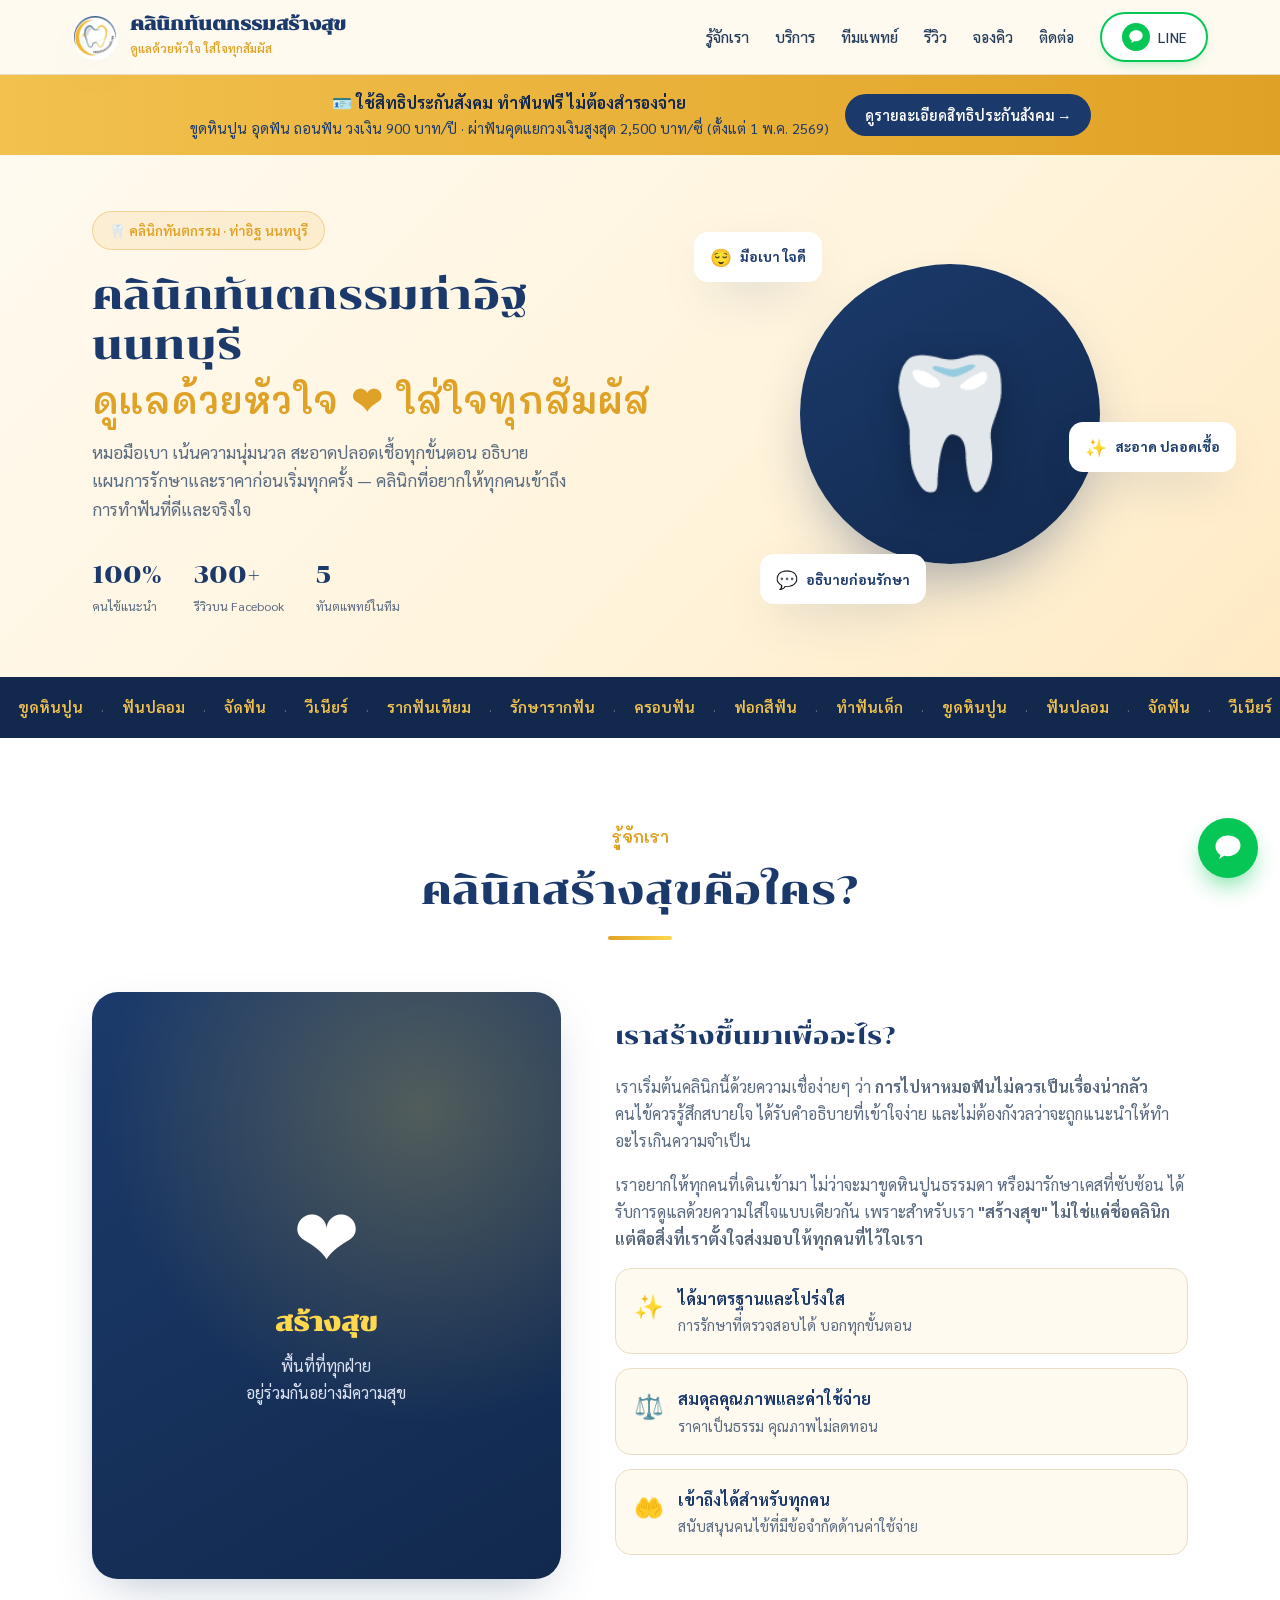
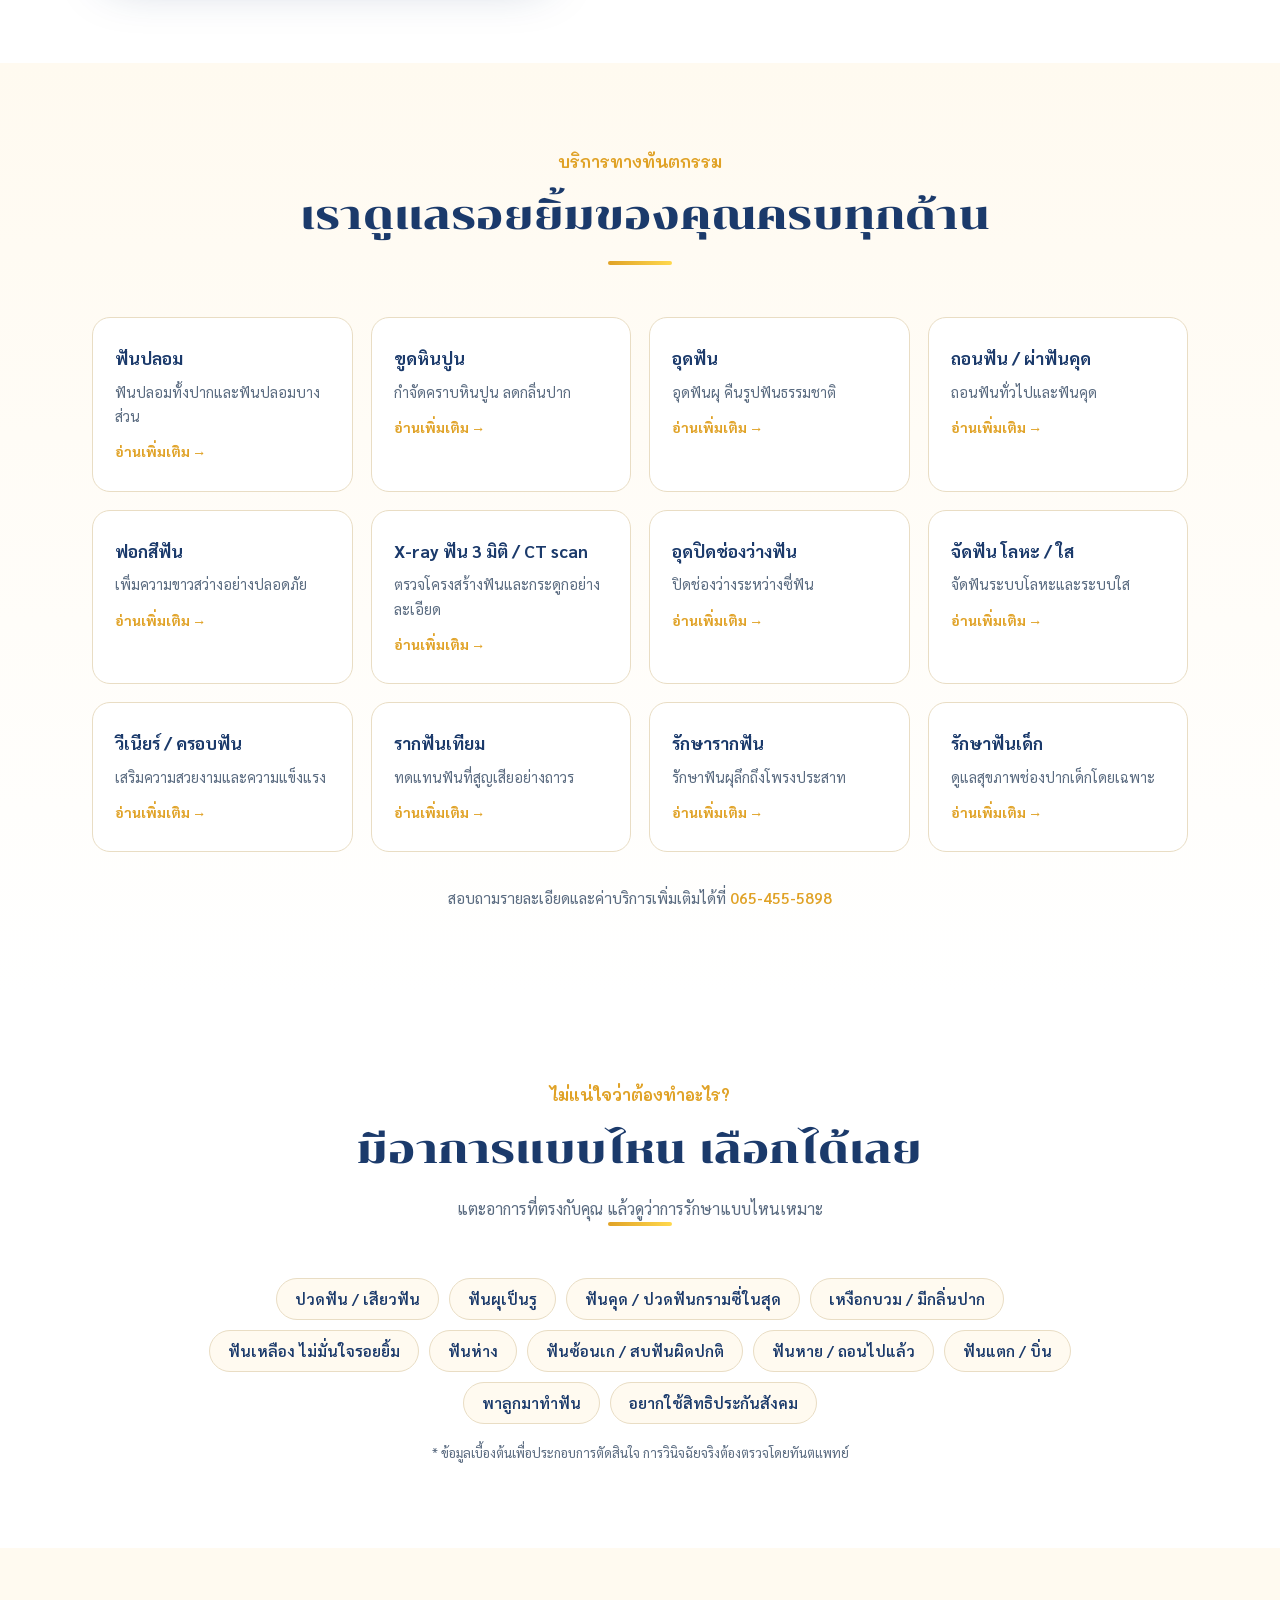
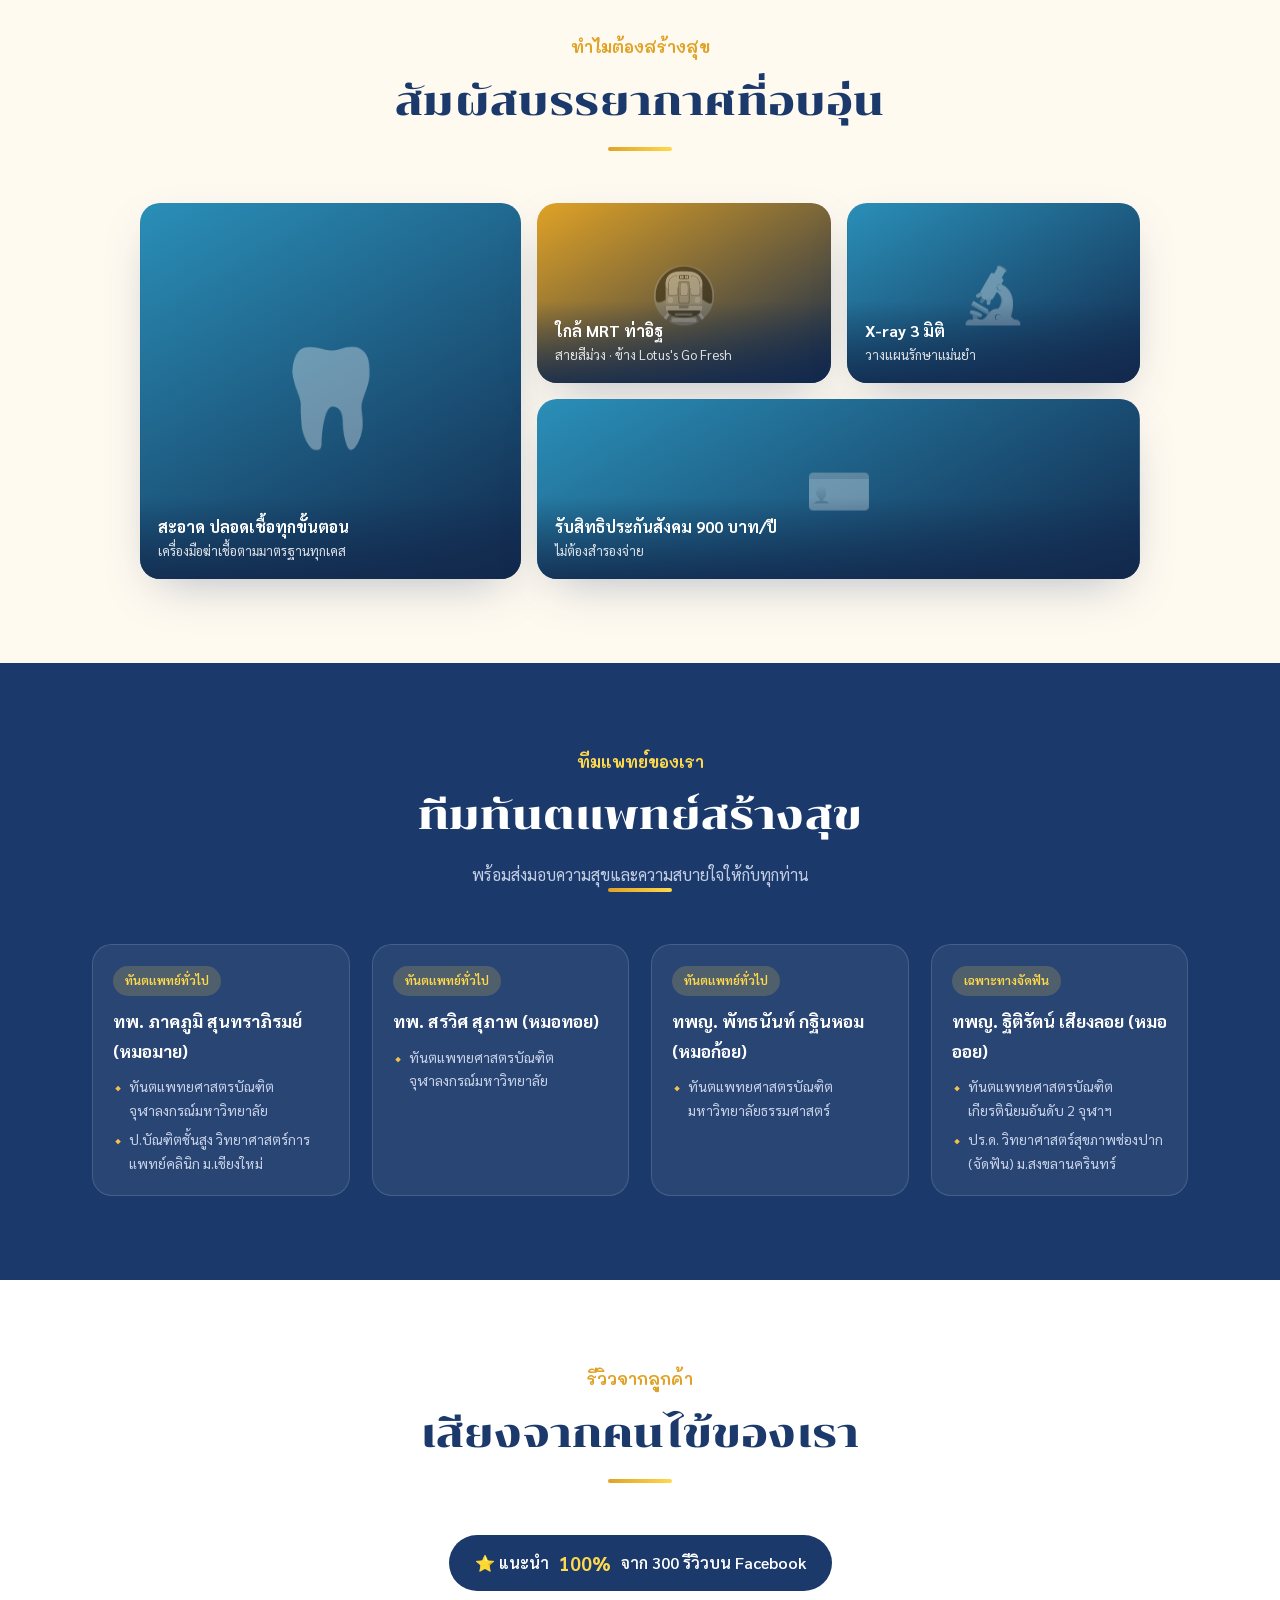
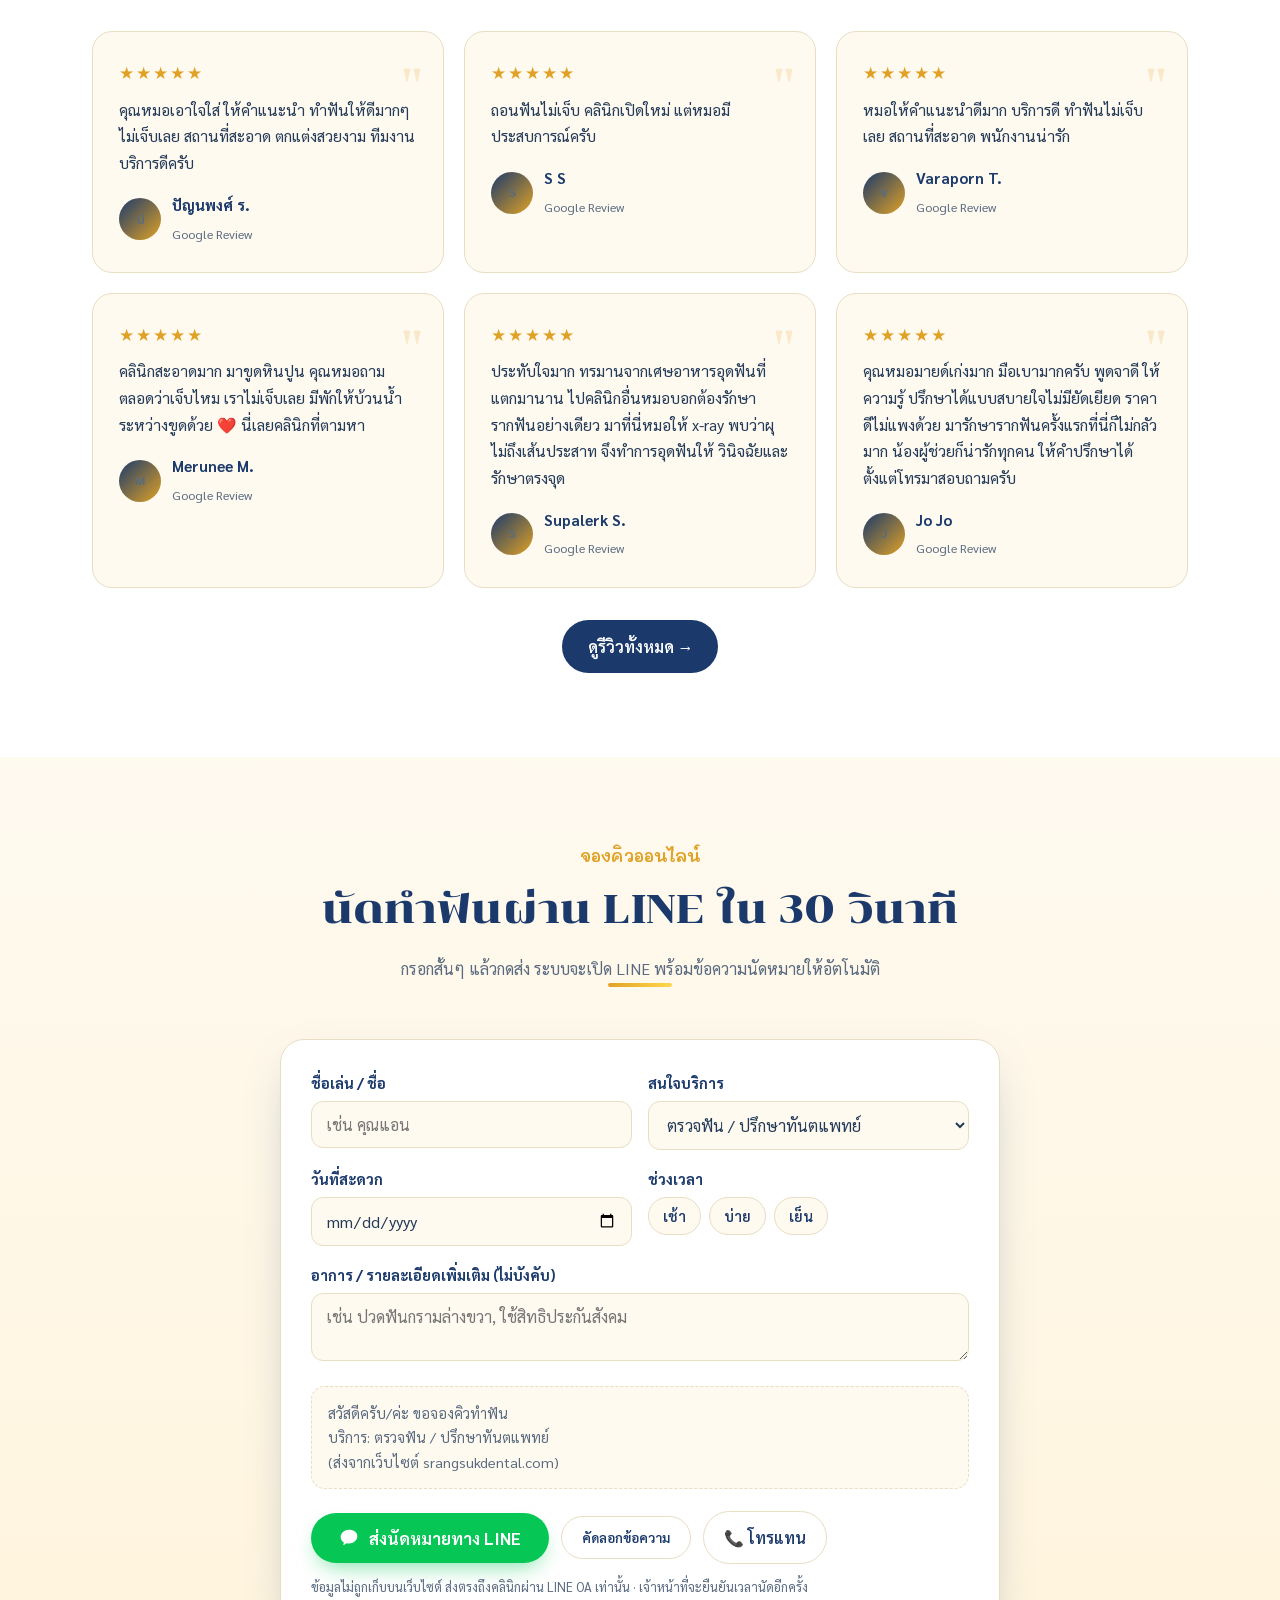
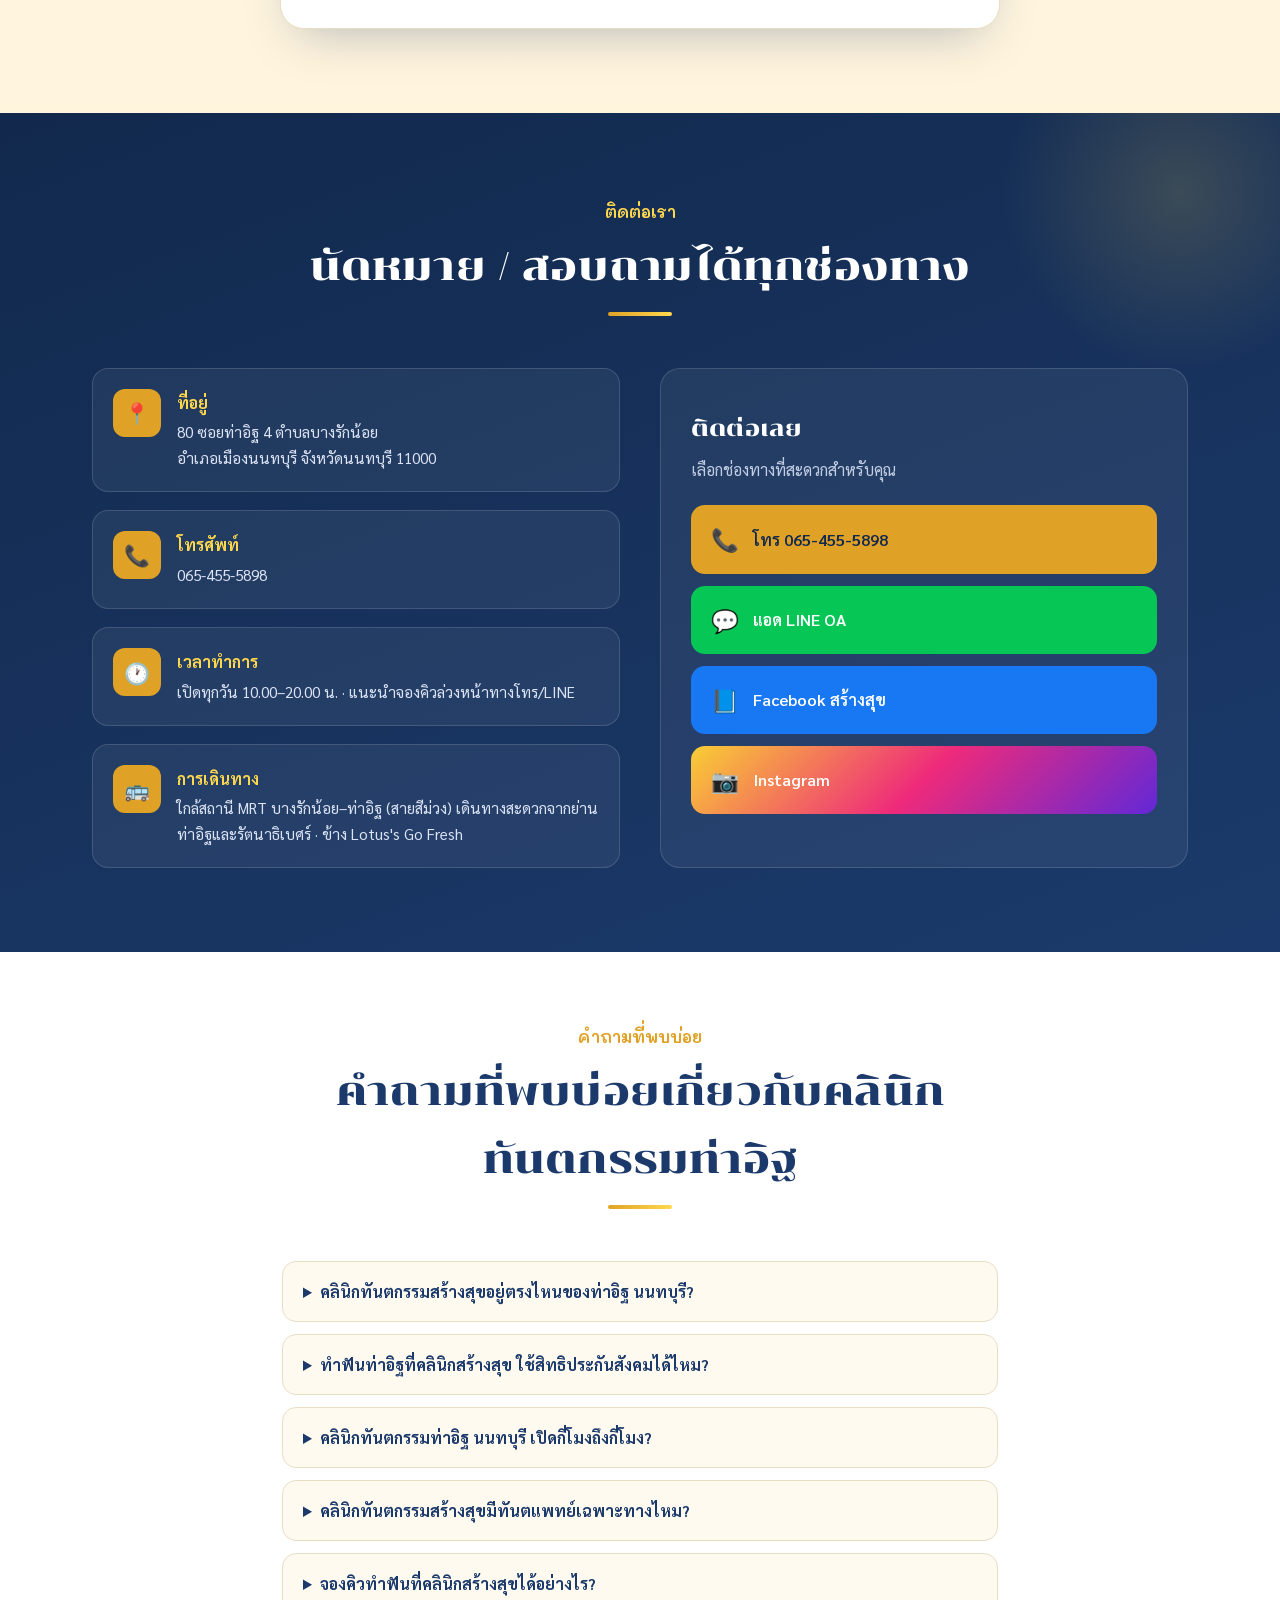
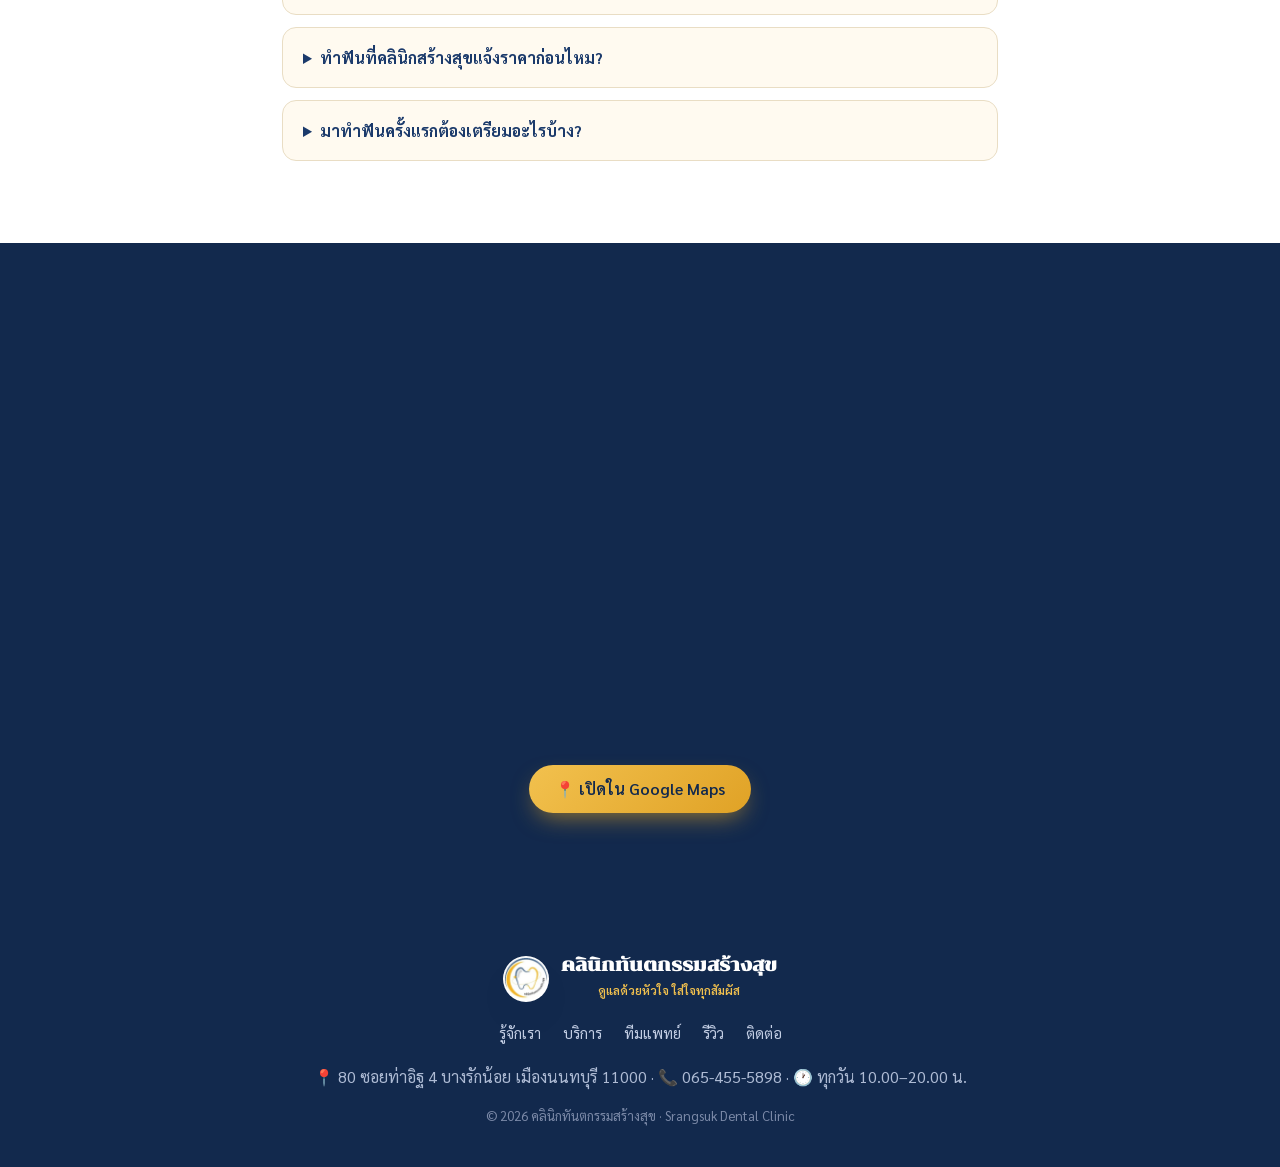
==== commit edf4efa9: "ใส่เวลาทำการ ทุกวัน 10.00–20.00 น. ทั้งหน้าเว็บ schema และ llms.txt Co-Authored-By: Claude Opus 5.5 " ====
--- a/index.html
+++ b/index.html
@@ -265,7 +265,24 @@
     "contactType": "นัดหมาย",
     "availableLanguage": "th"
   },
-  "publicAccess": true
+  "publicAccess": true,
+  "openingHours": "Mo-Su 10:00-20:00",
+  "openingHoursSpecification": [
+    {
+      "@type": "OpeningHoursSpecification",
+      "dayOfWeek": [
+        "Monday",
+        "Tuesday",
+        "Wednesday",
+        "Thursday",
+        "Friday",
+        "Saturday",
+        "Sunday"
+      ],
+      "opens": "10:00",
+      "closes": "20:00"
+    }
+  ]
 }
 </script>
 <script type="application/ld+json">
@@ -308,7 +325,7 @@
       "name": "คลินิกทันตกรรมท่าอิฐ นนทบุรี เปิดกี่โมงถึงกี่โมง?",
       "acceptedAnswer": {
         "@type": "Answer",
-        "text": "เปิดให้บริการทุกวัน แนะนำโทรสอบถามเวลานัดหมายล่วงหน้าได้ที่ 065-455-5898 หรือแอด LINE OA เพื่อความสะดวกในการจองคิว"
+        "text": "เปิดให้บริการทุกวัน เวลา 10.00–20.00 น. แนะนำจองคิวล่วงหน้าทางโทร 065-455-5898 หรือ LINE OA @096tnjfb"
       }
     },
     {
@@ -996,7 +1013,7 @@
       <div class="info-block reveal">
         <div class="info"><span class="ic">📍</span><div><b>ที่อยู่</b><p>80 ซอยท่าอิฐ 4 ตำบลบางรักน้อย<br>อำเภอเมืองนนทบุรี จังหวัดนนทบุรี 11000</p></div></div>
         <div class="info"><span class="ic">📞</span><div><b>โทรศัพท์</b><a href="tel:0654555898">065-455-5898</a></div></div>
-        <div class="info"><span class="ic">🕐</span><div><b>เวลาทำการ</b><p>เปิดให้บริการทุกวัน · สอบถามเวลานัดได้ทางโทร/LINE</p></div></div>
+        <div class="info"><span class="ic">🕐</span><div><b>เวลาทำการ</b><p>เปิดทุกวัน 10.00–20.00 น. · แนะนำจองคิวล่วงหน้าทางโทร/LINE</p></div></div>
         <div class="info"><span class="ic">🚌</span><div><b>การเดินทาง</b><p>ใกล้สถานี MRT บางรักน้อย–ท่าอิฐ (สายสีม่วง) เดินทางสะดวกจากย่านท่าอิฐและรัตนาธิเบศร์ · ข้าง Lotus's Go Fresh</p></div></div>
       </div>
       <div class="channels reveal">
@@ -1029,7 +1046,7 @@
     </details>
     <details style="background:var(--cream);border:1px solid var(--line);border-radius:14px;margin-bottom:12px;padding:16px 20px">
       <summary style="cursor:pointer;font-weight:700;color:var(--navy)">คลินิกทันตกรรมท่าอิฐ นนทบุรี เปิดกี่โมงถึงกี่โมง?</summary>
-      <p style="margin-top:10px;color:var(--muted)">เปิดให้บริการทุกวัน แนะนำโทรสอบถามเวลานัดหมายล่วงหน้าได้ที่ 065-455-5898 หรือแอด LINE OA เพื่อความสะดวกในการจองคิว</p>
+      <p style="margin-top:10px;color:var(--muted)">เปิดให้บริการทุกวัน เวลา 10.00–20.00 น. แนะนำจองคิวล่วงหน้าทางโทร 065-455-5898 หรือ LINE OA @096tnjfb</p>
     </details>
     <details style="background:var(--cream);border:1px solid var(--line);border-radius:14px;margin-bottom:12px;padding:16px 20px">
       <summary style="cursor:pointer;font-weight:700;color:var(--navy)">คลินิกทันตกรรมสร้างสุขมีทันตแพทย์เฉพาะทางไหม?</summary>
@@ -1075,7 +1092,7 @@
       <a href="#reviews">รีวิว</a>
       <a href="#contact">ติดต่อ</a>
     </div>
-    <p>📍 80 ซอยท่าอิฐ 4 บางรักน้อย เมืองนนทบุรี 11000 · 📞 065-455-5898</p>
+    <p>📍 80 ซอยท่าอิฐ 4 บางรักน้อย เมืองนนทบุรี 11000 · 📞 065-455-5898 · 🕐 ทุกวัน 10.00–20.00 น.</p>
     <p class="copy">© 2026 คลินิกทันตกรรมสร้างสุข · Srangsuk Dental Clinic</p>
   </div>
 </footer>
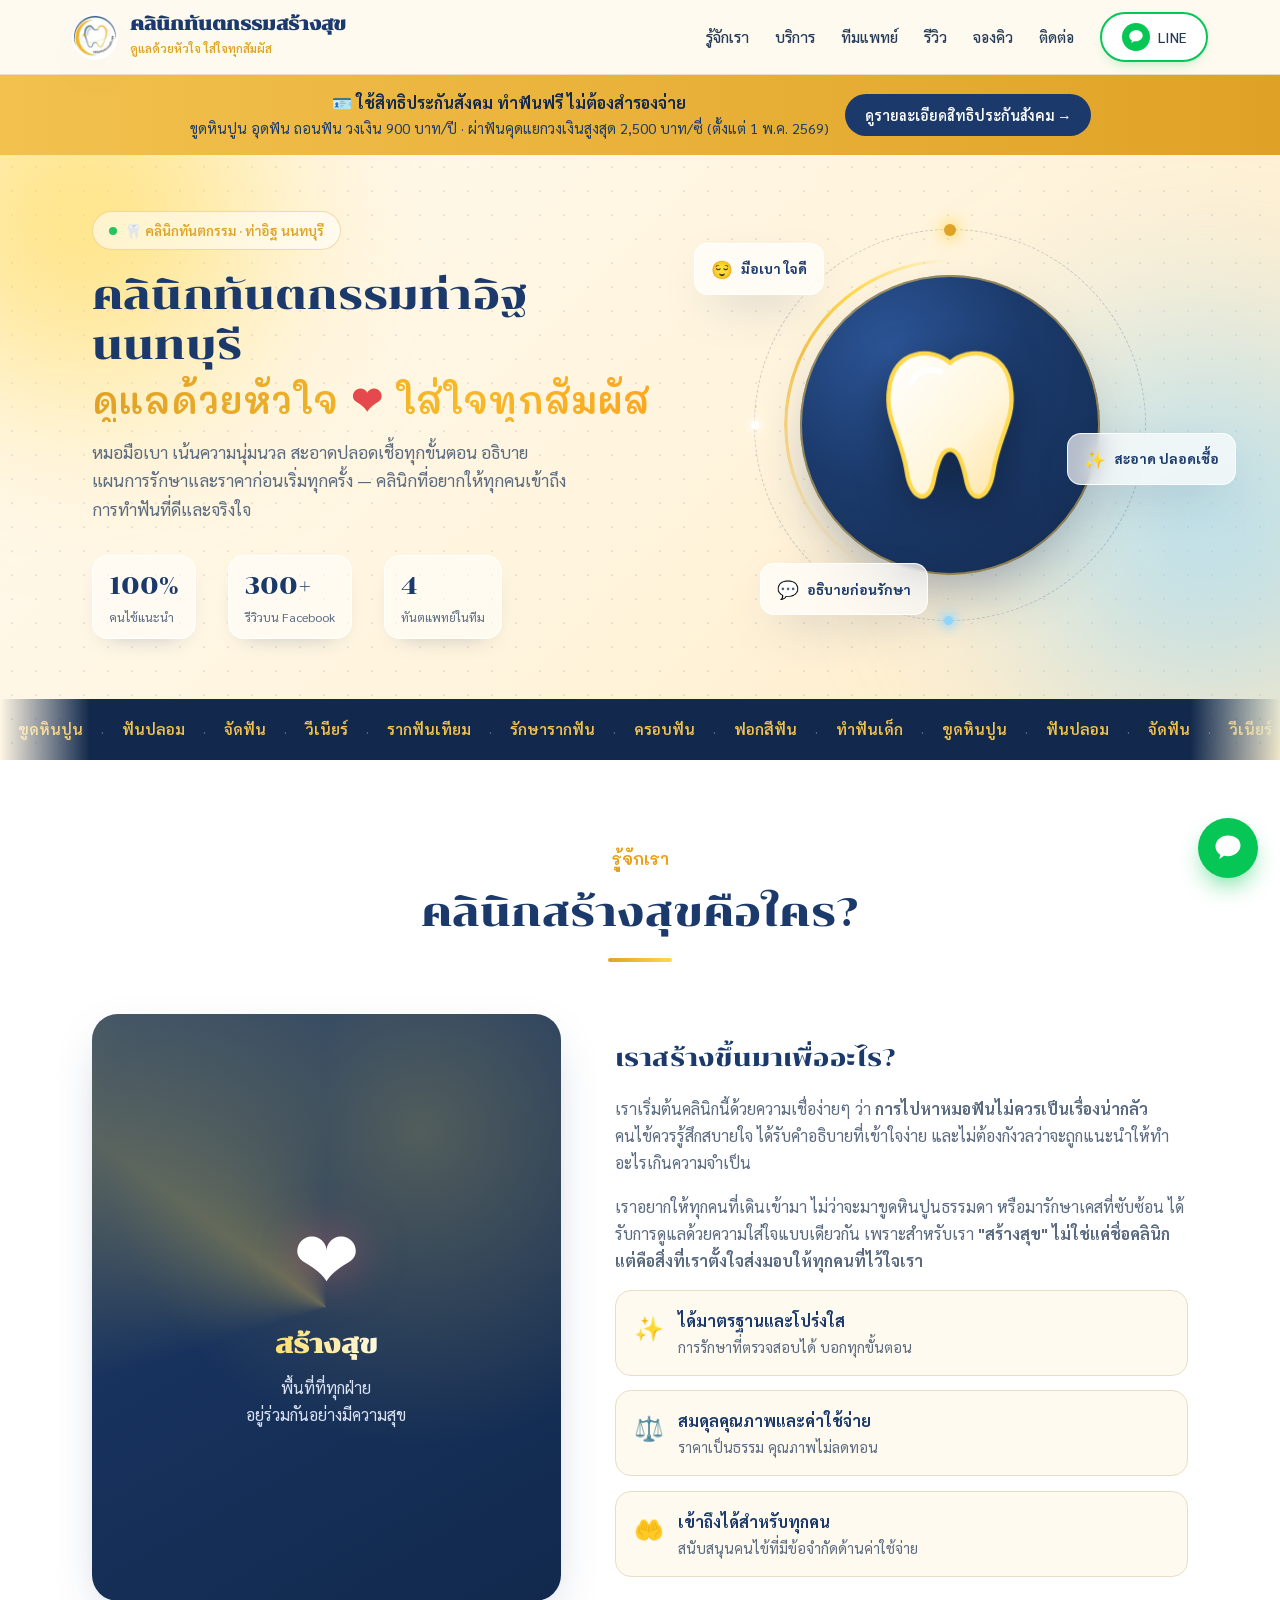
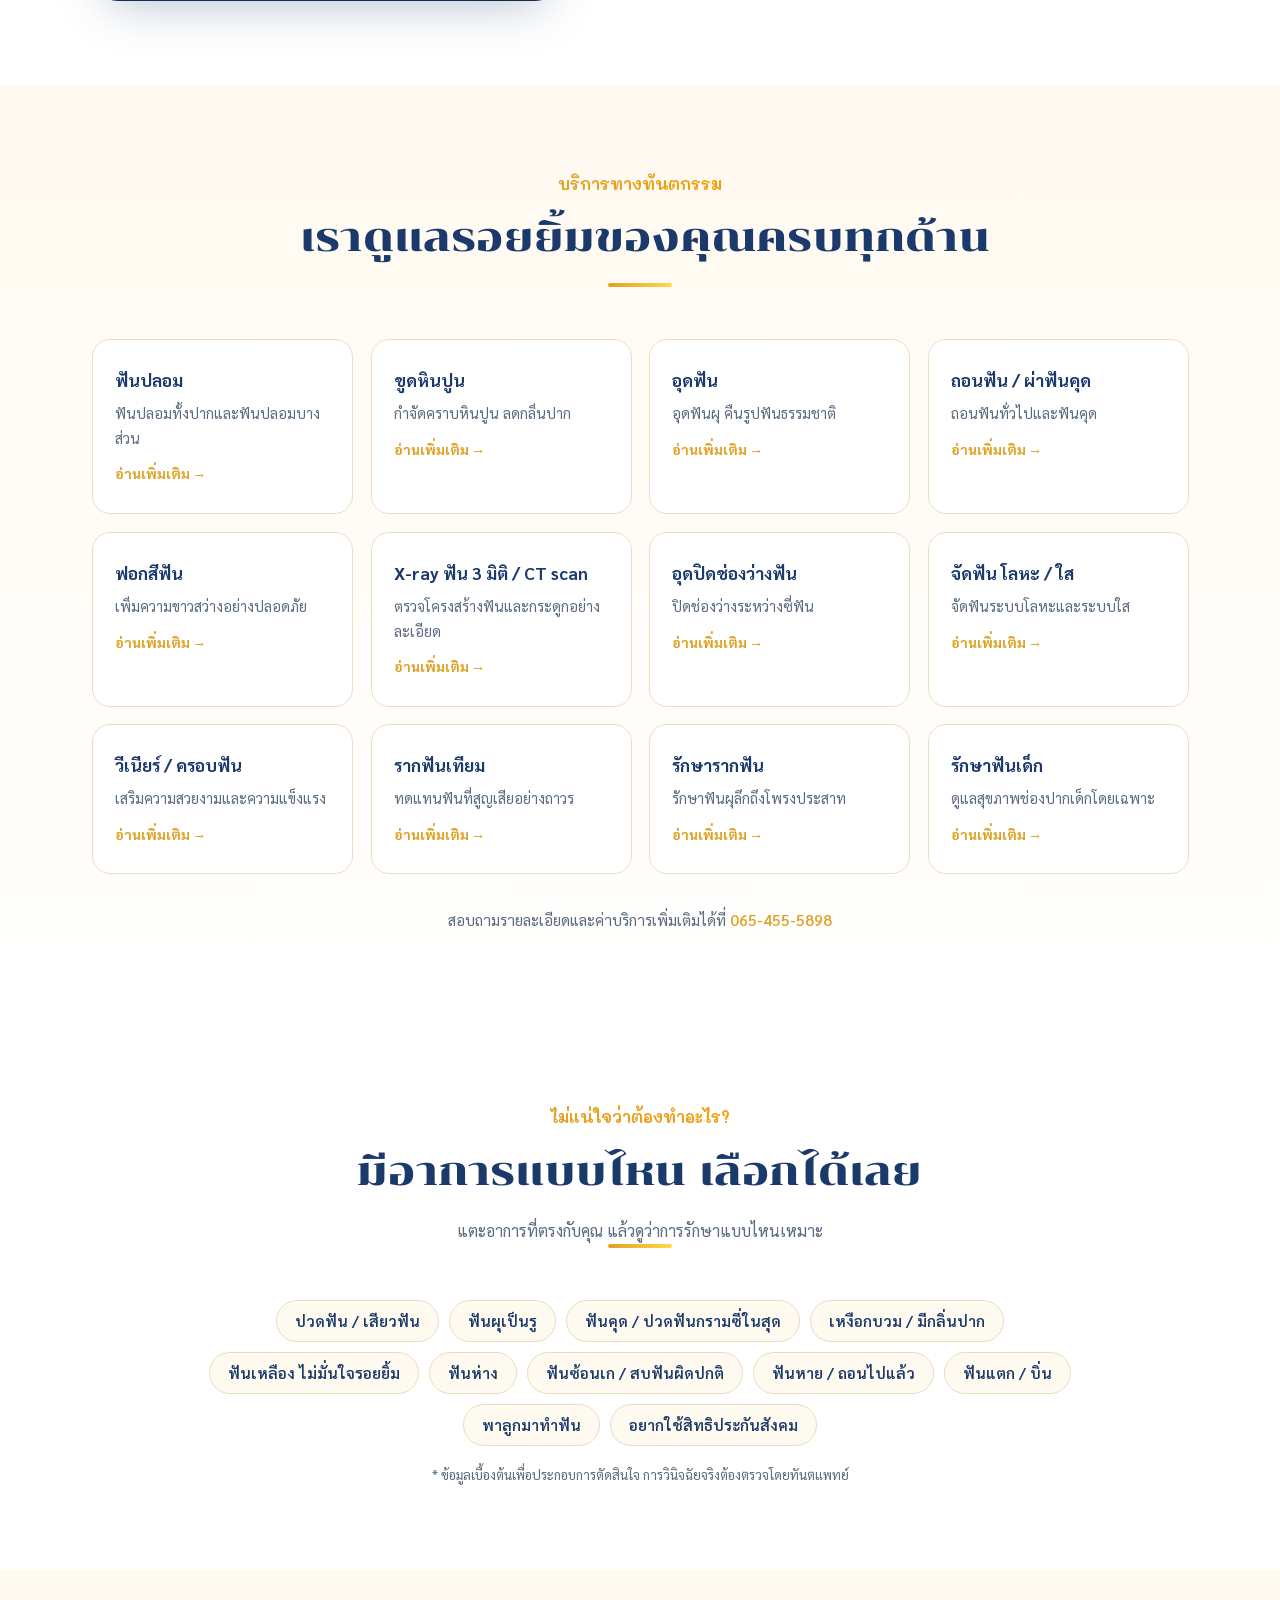
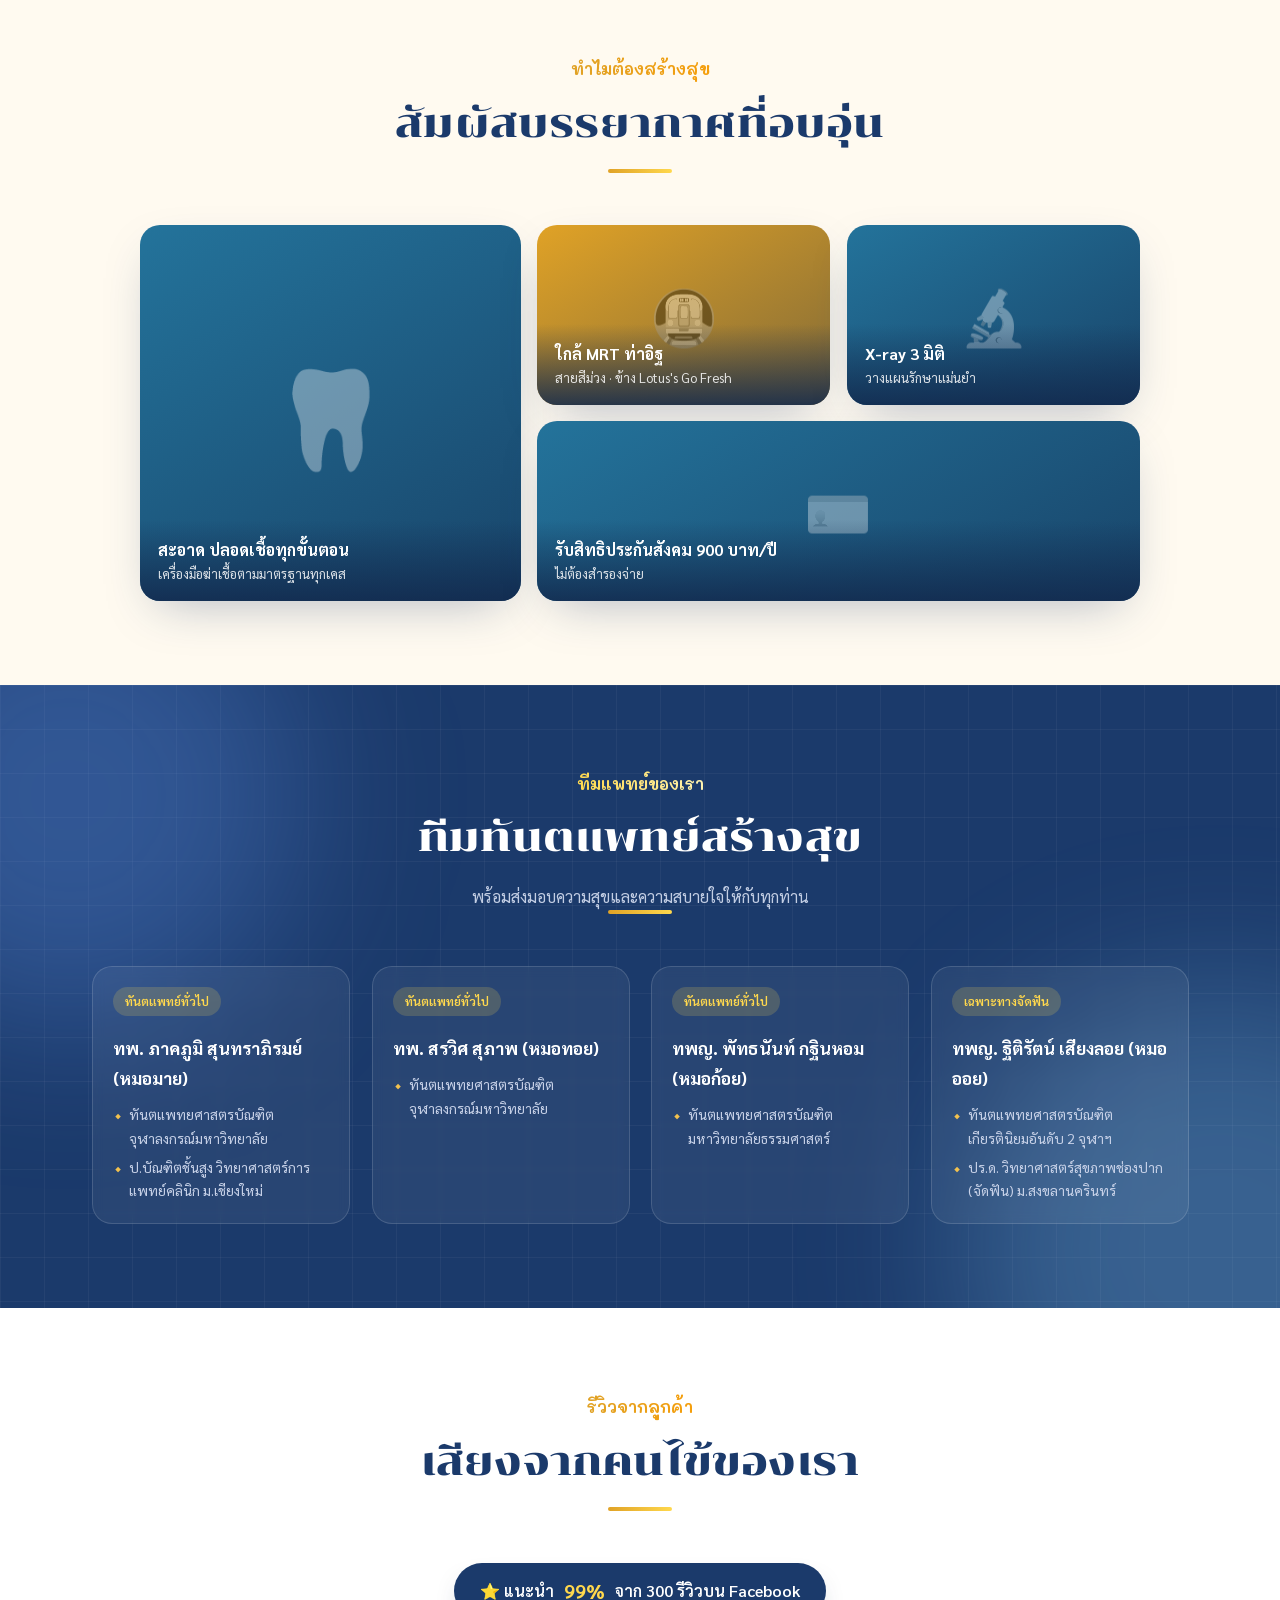
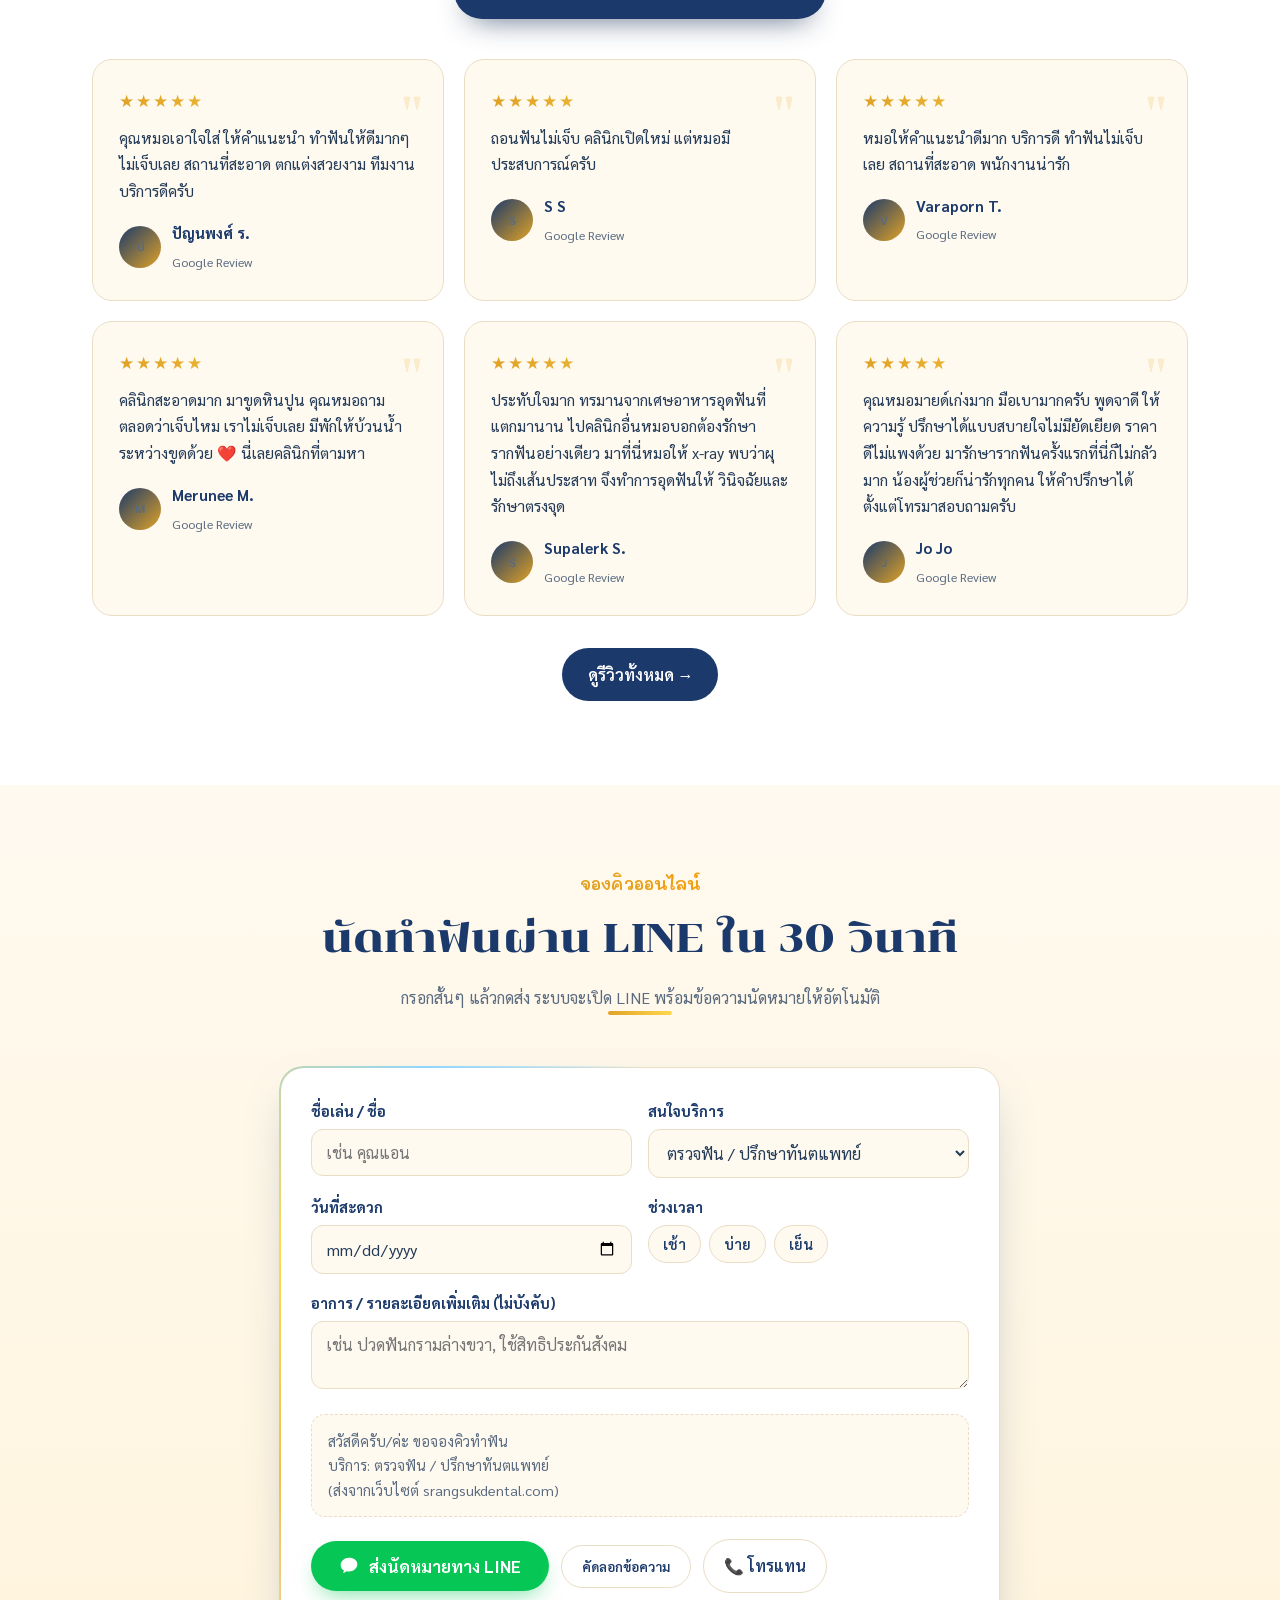
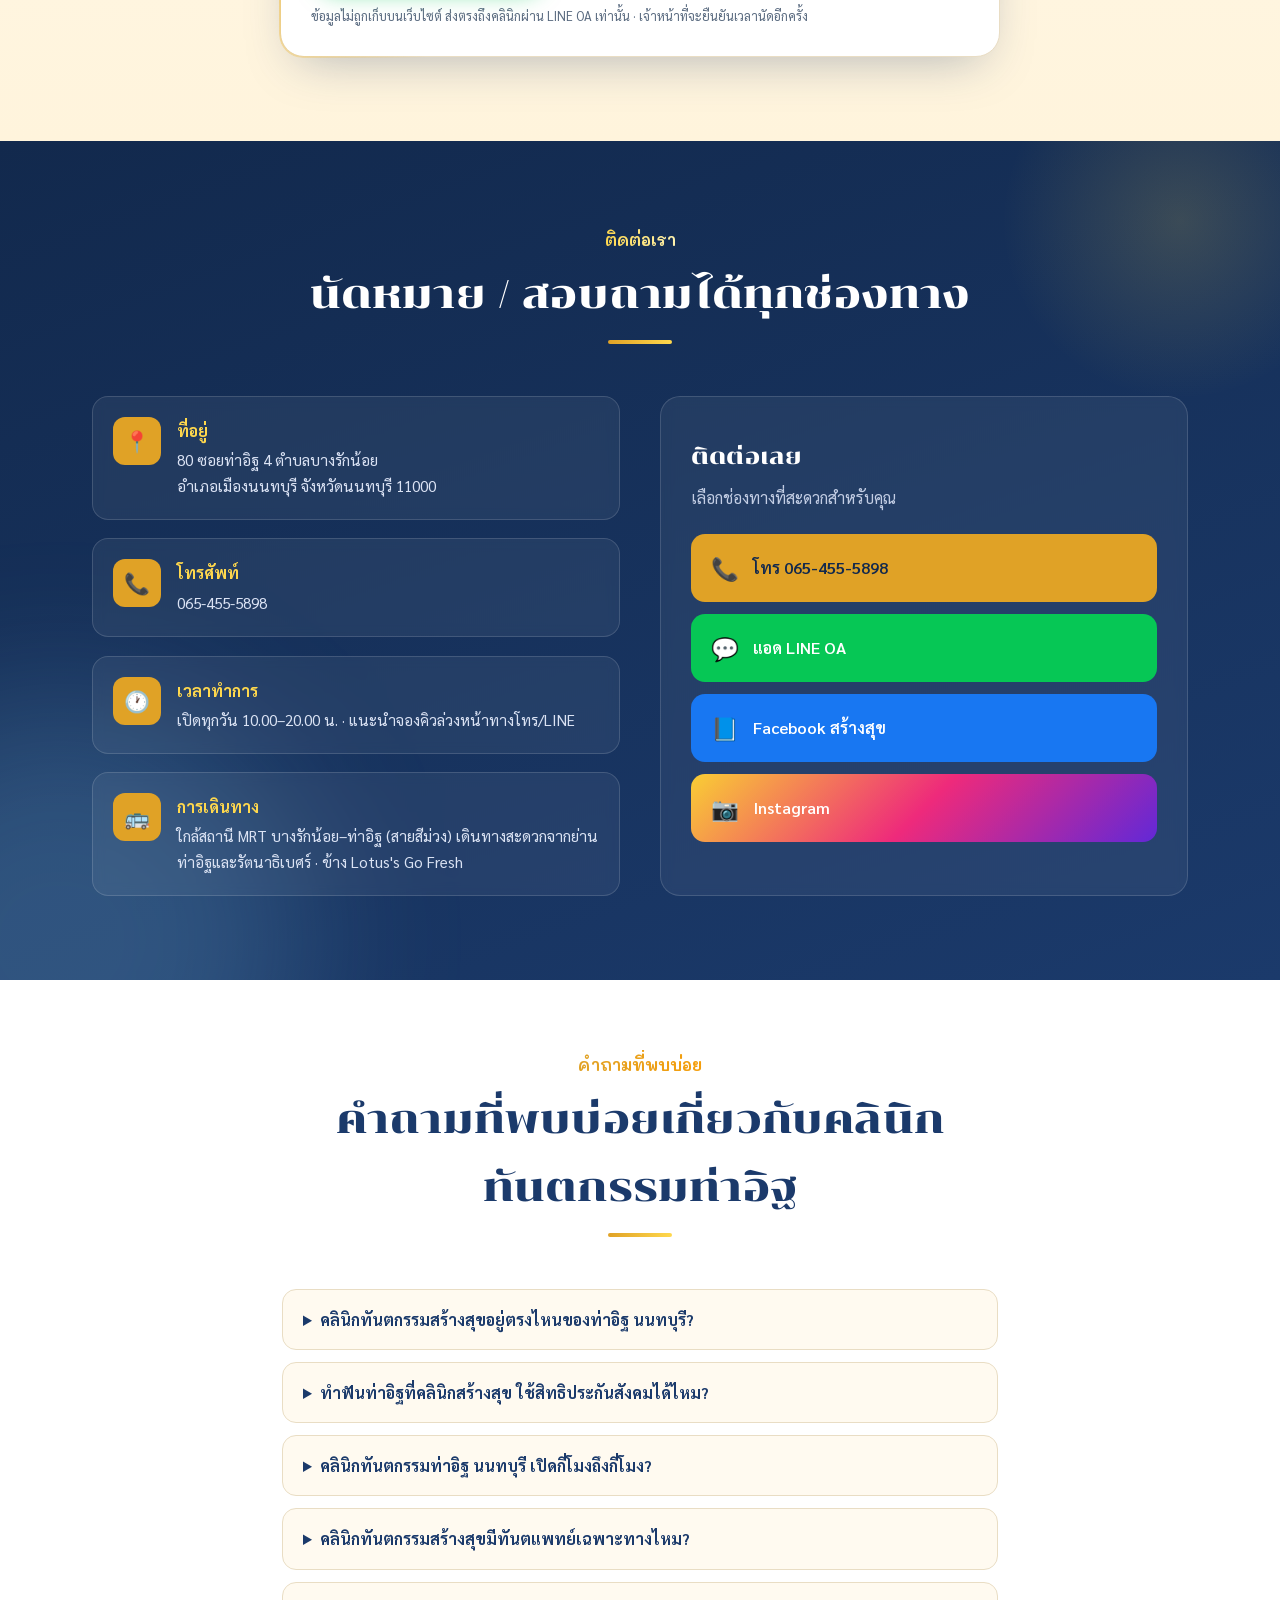
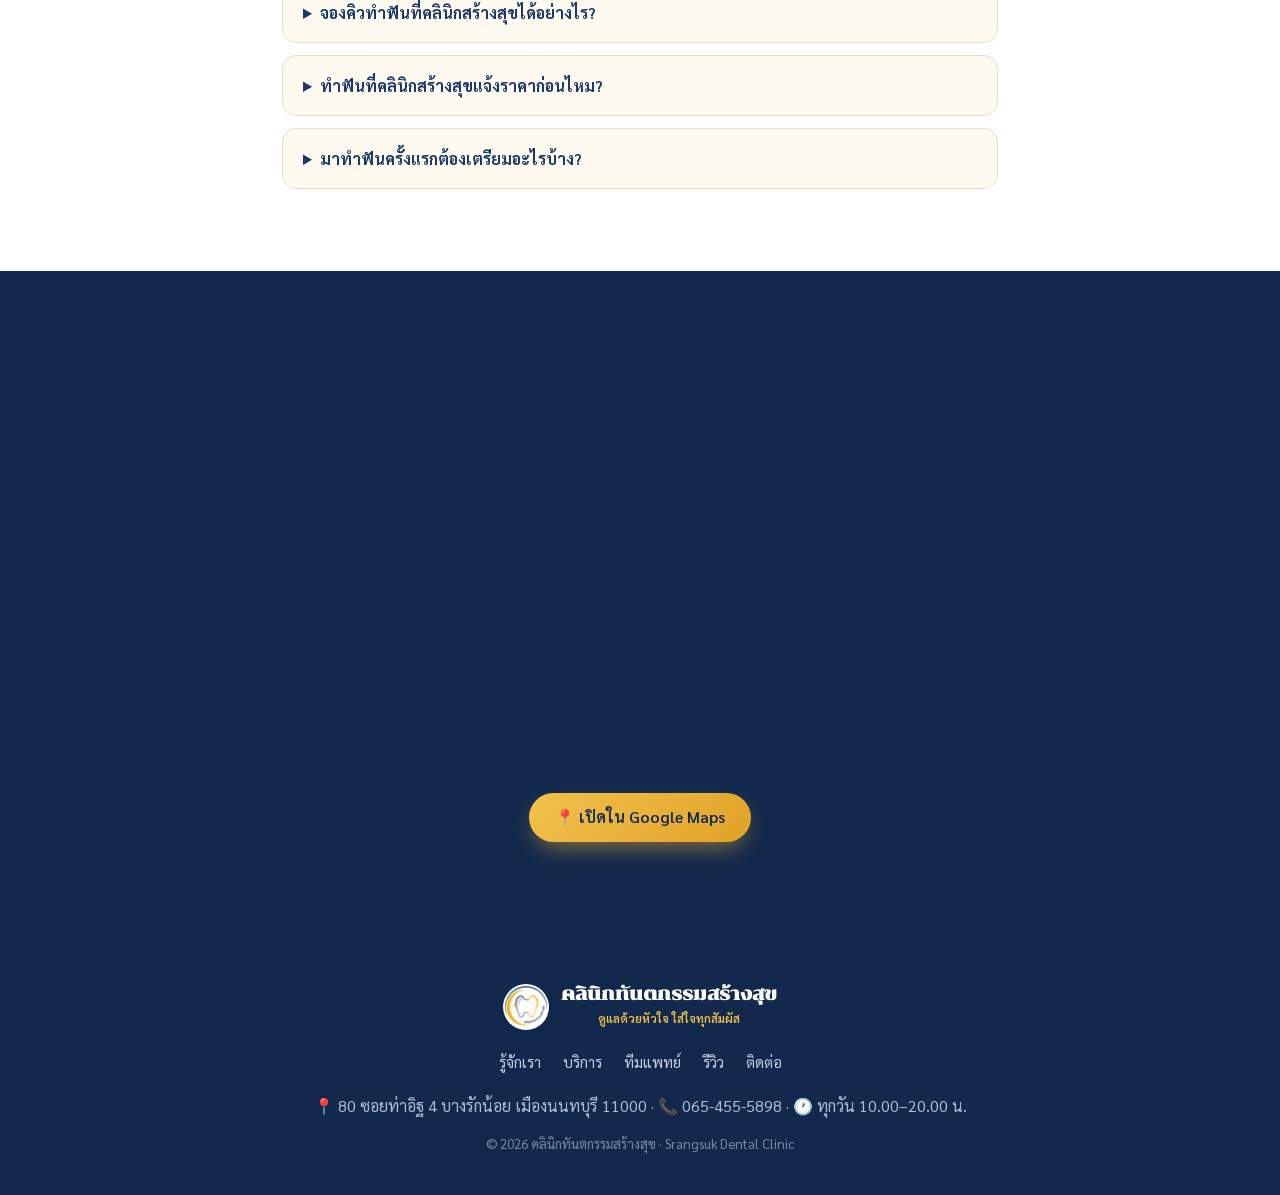
==== commit 5bb58401: "เพิ่มเอฟเฟกต์ล้ำทั้งเว็บ (CSS/SVG ล้วน ไม่มีรูป) + แก้สถิติทันตแพทย์เป็น 4 Co-Authored-By: Claude Op" ====
--- a/index.html
+++ b/index.html
@@ -670,6 +670,7 @@
   .hero-stats{gap:20px}
 }
 </style>
+<link rel="stylesheet" href="/assets/fx.css">
 </head>
 <body>
 
@@ -710,11 +711,11 @@
       <div class="hero-stats">
         <div><b>100%</b><span>คนไข้แนะนำ</span></div>
         <div><b>300+</b><span>รีวิวบน Facebook</span></div>
-        <div><b>5</b><span>ทันตแพทย์ในทีม</span></div>
+        <div><b>4</b><span>ทันตแพทย์ในทีม</span></div>
       </div>
     </div>
     <div class="hero-visual">
-      <div class="hero-circle"><span class="hero-tooth">🦷</span></div>
+      <div class="hero-circle"><span class="fx-ring2" aria-hidden="true"><i></i><i></i><i></i></span><svg class="fx-tooth" viewBox="0 0 120 130" role="img" aria-label="ฟันสะอาดสุขภาพดี"><defs><linearGradient id="fxToothFill" x1="0" y1="0" x2="1" y2="1"><stop offset="0" stop-color="#ffffff"/><stop offset=".6" stop-color="#fff6dc"/><stop offset="1" stop-color="#ffe2a0"/></linearGradient></defs><g class="tg"><path class="tf" d="M60 22 C48 11 21 12 18 40 C15 60 26 72 30 96 C33 118 46 120 49 102 C52 88 55 82 60 82 C65 82 68 88 71 102 C74 120 87 118 90 96 C94 72 105 60 102 40 C99 12 72 11 60 22 Z"/><path class="tl" pathLength="1" d="M60 22 C48 11 21 12 18 40 C15 60 26 72 30 96 C33 118 46 120 49 102 C52 88 55 82 60 82 C65 82 68 88 71 102 C74 120 87 118 90 96 C94 72 105 60 102 40 C99 12 72 11 60 22 Z"/><path class="ts" d="M33 36 C37 27 46 25 53 28"/></g><path class="sp" d="M100 10 l3 8 8 3 -8 3 -3 8 -3 -8 -8 -3 8 -3z"/><path class="sp sp2" d="M14 92 l2 5 5 2 -5 2 -2 5 -2 -5 -5 -2 5 -2z"/></svg></div>
       <div class="float-badge b1"><span>😌</span> มือเบา ใจดี</div>
       <div class="float-badge b2"><span>✨</span> สะอาด ปลอดเชื้อ</div>
       <div class="float-badge b3"><span>💬</span> อธิบายก่อนรักษา</div>
@@ -1153,5 +1154,6 @@
   <a class="ab-line" href="#booking"><span class="ab-ic">💬</span>จองคิวผ่าน LINE</a>
   <a href="https://www.google.com/maps/search/?api=1&query=คลินิกทันตกรรมสร้างสุข+ท่าอิฐ+นนทบุรี" target="_blank" rel="noopener"><span class="ab-ic">📍</span>แผนที่</a>
 </nav>
+<script src="/assets/fx.js" defer></script>
 </body>
 </html>
--- a/assets/fx.css
+++ b/assets/fx.css
@@ -0,0 +1,199 @@
+/* ==========================================================
+   SRANGSUK FX LAYER — เอฟเฟกต์ด้วย CSS/SVG ล้วน ไม่ใช้รูปภาพ
+   ปิดอัตโนมัติเมื่อผู้ใช้ตั้งค่า "ลดการเคลื่อนไหว"
+   ========================================================== */
+@property --fx-a{syntax:'<angle>';inherits:false;initial-value:0deg}
+
+/* ---------- แถบความคืบหน้าการเลื่อน ---------- */
+.fx-progress{position:fixed;top:0;left:0;right:0;height:3px;z-index:120;pointer-events:none;transform-origin:0 50%;transform:scaleX(var(--p,0));background:linear-gradient(90deg,var(--gold),var(--yellow),#8fd6ff)}
+
+/* ---------- Header แก้วฝ้าเมื่อเลื่อน ---------- */
+header{transition:background .35s,box-shadow .35s}
+header.fx-scrolled{background:rgba(255,250,240,.72);box-shadow:0 12px 30px -20px rgba(18,41,77,.55)}
+
+/* ---------- Reveal: เบลอ → คม + ไล่จังหวะ ---------- */
+.reveal{filter:blur(8px);transition:opacity .85s cubic-bezier(.2,.8,.2,1),transform .85s cubic-bezier(.2,.8,.2,1),filter .85s;transition-delay:var(--fx-d,0ms)}
+.reveal.in{filter:none}
+.reveal.in.fx-done{transition-delay:0ms;transition-duration:.28s}
+.fx-auto{opacity:0;transform:translateY(26px)}
+.fx-auto.in{opacity:1;transform:none}
+
+/* ---------- ปุ่ม: แสงวิ่งผ่าน ---------- */
+.btn-gold{background-image:linear-gradient(110deg,transparent 38%,rgba(255,255,255,.6) 50%,transparent 62%),linear-gradient(135deg,var(--gold-soft),var(--gold));background-size:260% 100%,100% 100%;background-repeat:no-repeat;animation:fxShine 5.5s ease-in-out infinite}
+.btn-line,.btn-line-big,.finder-line,.action-bar a.ab-line{background-image:linear-gradient(110deg,transparent 38%,rgba(255,255,255,.45) 50%,transparent 62%);background-size:260% 100%;background-repeat:no-repeat;animation:fxShine 5.5s 1.2s ease-in-out infinite}
+@keyframes fxShine{0%,62%{background-position:180% 0,0 0}100%{background-position:-80% 0,0 0}}
+.fx-mag{translate:var(--tx,0) var(--ty,0);transition:translate .25s ease-out,transform .25s,box-shadow .25s,background .25s}
+.fab-line{animation:fxBreath 2.8s ease-in-out infinite}
+@keyframes fxBreath{0%,100%{box-shadow:0 12px 26px -8px rgba(6,199,85,.7),0 0 0 0 rgba(6,199,85,.45)}50%{box-shadow:0 12px 26px -8px rgba(6,199,85,.7),0 0 0 14px rgba(6,199,85,0)}}
+
+/* ---------- การ์ด: สปอตไลต์ตามเมาส์ + เอียง 3D ---------- */
+.fx-card{position:relative;transform-style:preserve-3d;will-change:transform}
+.fx-card::after{content:"";position:absolute;inset:0;border-radius:inherit;pointer-events:none;opacity:0;transition:opacity .35s;background:radial-gradient(360px circle at var(--mx,50%) var(--my,50%),rgba(255,216,77,.22),transparent 45%);z-index:0}
+.fx-card:hover::after{opacity:1}
+.fx-card>*{position:relative;z-index:1}
+.fx-card.fx-tilting{transition:transform .12s linear,box-shadow .28s,background .28s,border-color .28s}
+.doc.fx-card::after,.info.fx-card::after,.gal-item.fx-card::after{background:radial-gradient(360px circle at var(--mx,50%) var(--my,50%),rgba(255,216,77,.18),transparent 45%)}
+.gal-item.fx-card>.gal-cap{position:absolute}
+
+/* ---------- หัวข้อ section ---------- */
+.sec-head.reveal .deco-line{transform:scaleX(0);transition:transform 1s .35s cubic-bezier(.2,.8,.2,1)}
+.sec-head.reveal.in .deco-line{transform:scaleX(1)}
+.deco-line{background:linear-gradient(90deg,var(--gold),var(--yellow),var(--gold));background-size:200% 100%;animation:fxPan 3s linear infinite}
+.sec-head .kicker{display:inline-block;background:linear-gradient(90deg,var(--gold),#f59e0b,var(--gold-soft),var(--gold));background-size:300% 100%;-webkit-background-clip:text;background-clip:text;-webkit-text-fill-color:transparent;animation:fxPan 6s linear infinite}
+.team .sec-head .kicker,.contact .sec-head .kicker{background-image:linear-gradient(90deg,var(--yellow),#fff3b0,var(--gold-soft),var(--yellow))}
+@keyframes fxPan{from{background-position:0% 0}to{background-position:200% 0}}
+
+/* ==========================================================
+   HERO (หน้าแรก)
+   ========================================================== */
+.hero{isolation:isolate;background:
+  radial-gradient(rgba(27,58,107,.09) 1.1px,transparent 1.6px) 0 0/24px 24px,
+  linear-gradient(135deg,var(--cream) 0%,#fff4dc 55%,#ffe9c2 100%)}
+.hero::before,.hero::after{content:"";position:absolute;border-radius:50%;pointer-events:none;z-index:0;filter:blur(70px);will-change:transform}
+.hero::before{width:560px;height:560px;left:-200px;top:-220px;background:radial-gradient(circle,rgba(255,216,77,.85),transparent 68%);animation:fxDrift1 16s ease-in-out infinite alternate}
+.hero::after{width:620px;height:620px;right:-240px;top:10%;background:radial-gradient(circle,rgba(143,214,255,.75),transparent 68%);animation:fxDrift2 20s ease-in-out infinite alternate}
+@keyframes fxDrift1{to{transform:translate(160px,120px) scale(1.15)}}
+@keyframes fxDrift2{to{transform:translate(-140px,90px) scale(.9)}}
+.hero .marquee-bar{z-index:3}
+.hero .eyebrow{position:relative;overflow:hidden;background:rgba(255,255,255,.55);backdrop-filter:blur(8px);-webkit-backdrop-filter:blur(8px)}
+.hero .eyebrow::before{content:"";width:8px;height:8px;border-radius:50%;background:#22c55e;box-shadow:0 0 0 0 rgba(34,197,94,.6);animation:fxLive 1.8s infinite}
+@keyframes fxLive{70%{box-shadow:0 0 0 8px rgba(34,197,94,0)}100%{box-shadow:0 0 0 0 rgba(34,197,94,0)}}
+.hero h1 .hero-sub{background:linear-gradient(90deg,var(--gold) 0%,#f7b928 25%,#ff9f1c 45%,var(--gold-soft) 65%,var(--gold) 100%);background-size:250% 100%;-webkit-background-clip:text;background-clip:text;-webkit-text-fill-color:transparent;animation:fxPan 7s linear infinite}
+.hero h1 .heart{-webkit-text-fill-color:#e5484d;color:#e5484d}
+.hero-stats>div{padding:10px 16px;border-radius:16px;background:rgba(255,255,255,.55);border:1px solid rgba(255,255,255,.85);backdrop-filter:blur(10px);-webkit-backdrop-filter:blur(10px);box-shadow:0 10px 24px -16px rgba(27,58,107,.4)}
+.hero-stats b{font-variant-numeric:tabular-nums}
+
+/* วงกลม + ฟัน SVG */
+.hero-visual{perspective:900px}
+.hero-circle{position:relative;isolation:isolate;overflow:visible;translate:calc(var(--px,0)*-22px) calc(var(--py,0)*-22px);transition:translate .5s cubic-bezier(.2,.8,.2,1);background:radial-gradient(circle at 30% 25%,#2c5597,var(--navy) 45%,var(--navy-deep))}
+.hero-circle::before{content:"";position:absolute;inset:-16px;border-radius:50%;background:conic-gradient(from var(--fx-a),transparent 0 55%,rgba(242,193,78,.2) 65%,var(--gold-soft) 82%,var(--yellow) 90%,transparent 100%);-webkit-mask:radial-gradient(farthest-side,transparent calc(100% - 4px),#000 calc(100% - 3px));mask:radial-gradient(farthest-side,transparent calc(100% - 4px),#000 calc(100% - 3px));animation:fxSpin 5s linear infinite;z-index:-1}
+.hero-circle::after{content:"";position:absolute;inset:0;border-radius:50%;border:2px solid rgba(242,193,78,.55);animation:fxPing 3s cubic-bezier(.2,.6,.3,1) infinite;z-index:-1}
+@keyframes fxSpin{to{--fx-a:360deg;transform:rotate(360deg)}}
+@keyframes fxPing{0%{transform:scale(1);opacity:.9}100%{transform:scale(1.45);opacity:0}}
+.fx-ring2{position:absolute;inset:-46px;border-radius:50%;border:1px dashed rgba(27,58,107,.22);animation:fxSpinR 40s linear infinite;z-index:-2}
+.fx-ring2 i{position:absolute;width:12px;height:12px;border-radius:50%;background:var(--gold);box-shadow:0 0 14px 3px rgba(255,216,77,.8);top:-6px;left:calc(50% - 6px)}
+.fx-ring2 i:nth-child(2){top:auto;bottom:-5px;width:9px;height:9px;background:#8fd6ff;box-shadow:0 0 12px 3px rgba(143,214,255,.9)}
+.fx-ring2 i:nth-child(3){top:calc(50% - 4px);left:-4px;width:8px;height:8px;background:#fff;box-shadow:0 0 10px 2px rgba(255,255,255,.9)}
+@keyframes fxSpinR{to{transform:rotate(-360deg)}}
+.fx-tooth{width:58%;height:auto;overflow:visible;filter:drop-shadow(0 14px 22px rgba(0,0,0,.35))}
+.fx-tooth .tf{fill:url(#fxToothFill);opacity:0;animation:fxFill .9s 1.1s forwards}
+.fx-tooth .tl{fill:none;stroke:var(--yellow);stroke-width:3;stroke-linecap:round;stroke-linejoin:round;stroke-dasharray:1;stroke-dashoffset:1;animation:fxDraw 1.6s .25s cubic-bezier(.6,.1,.2,1) forwards}
+.fx-tooth .ts{fill:none;stroke:#fff;stroke-width:4;stroke-linecap:round;opacity:0;animation:fxFill .6s 1.7s forwards}
+.fx-tooth .sp{fill:#fff;transform-box:fill-box;transform-origin:center;animation:fxTwinkle 2.4s 2s ease-in-out infinite;opacity:0}
+.fx-tooth .sp2{animation-delay:2.8s;fill:var(--yellow)}
+.fx-tooth .tg{transform-box:fill-box;transform-origin:center;animation:fxBob 5s 2.4s ease-in-out infinite}
+@keyframes fxDraw{to{stroke-dashoffset:0}}
+@keyframes fxFill{to{opacity:1}}
+@keyframes fxTwinkle{0%,100%{opacity:0;transform:scale(.3) rotate(0)}50%{opacity:1;transform:scale(1) rotate(90deg)}}
+@keyframes fxBob{0%,100%{transform:translateY(0) rotate(-2deg)}50%{transform:translateY(-6px) rotate(2deg)}}
+.float-badge{background:rgba(255,255,255,.68);border:1px solid rgba(255,255,255,.9);backdrop-filter:blur(12px);-webkit-backdrop-filter:blur(12px);translate:calc(var(--px,0)*28px) calc(var(--py,0)*28px);transition:translate .6s cubic-bezier(.2,.8,.2,1)}
+.float-badge.b2{translate:calc(var(--px,0)*40px) calc(var(--py,0)*40px)}
+.marquee-bar{-webkit-mask:linear-gradient(90deg,transparent,#000 7%,#000 93%,transparent);mask:linear-gradient(90deg,transparent,#000 7%,#000 93%,transparent)}
+.marquee-track span{transition:color .2s}
+.marquee-track span:hover{color:#fff}
+
+/* ---------- SSO banner ---------- */
+.sso-banner{background:linear-gradient(90deg,var(--gold-soft),var(--gold),#f7b928,var(--gold-soft));background-size:300% 100%;animation:fxPan 9s linear infinite}
+
+/* ---------- About ---------- */
+.about-visual{isolation:isolate}
+.about-visual::after{content:"";position:absolute;inset:-40%;background:conic-gradient(from var(--fx-a),transparent 0 70%,rgba(255,216,77,.28) 85%,transparent);animation:fxSpin 9s linear infinite;z-index:0}
+.about-visual .heart{animation:beat 1.6s ease-in-out infinite;filter:drop-shadow(0 0 24px rgba(255,107,107,.55))}
+.about-visual .vtext b{background:linear-gradient(90deg,var(--yellow),#fff,var(--yellow));background-size:200% 100%;-webkit-background-clip:text;background-clip:text;-webkit-text-fill-color:transparent;animation:fxPan 4s linear infinite}
+.value{transition:transform .28s,border-color .28s,box-shadow .28s}
+.value:hover{transform:translateX(6px);border-color:var(--gold);box-shadow:0 12px 26px -18px rgba(27,58,107,.5)}
+
+/* ---------- Services ---------- */
+.svc{transition:transform .28s,box-shadow .28s,border-color .28s}
+.svc:hover{box-shadow:0 26px 50px -24px rgba(27,58,107,.55),0 0 0 1px rgba(224,162,38,.45)}
+.svc .svc-more{transition:gap .25s}
+.svc:hover .svc-more{gap:10px}
+
+/* ---------- Gallery tiles ---------- */
+.gal-item{background-size:220% 220%!important;animation:fxPan2 14s ease-in-out infinite alternate}
+.gal-item.gal-gold{animation-duration:11s}
+@keyframes fxPan2{0%{background-position:0% 0%}100%{background-position:100% 100%}}
+.gal-ic{transition:transform .5s cubic-bezier(.2,.8,.2,1),opacity .5s;animation:floatY 5s ease-in-out infinite}
+.gal-item:hover .gal-ic{transform:scale(1.25) rotate(-8deg);opacity:.6}
+.gal-item::before{content:"";position:absolute;inset:0;background:linear-gradient(115deg,transparent 40%,rgba(255,255,255,.22) 50%,transparent 60%);transform:translateX(-100%);transition:transform .9s;z-index:1;pointer-events:none}
+.gal-item:hover::before{transform:translateX(100%)}
+
+/* ---------- Finder chips ---------- */
+.chip{transition:transform .2s,border-color .2s,background .2s,color .2s,box-shadow .2s}
+.chip:hover{transform:translateY(-2px);box-shadow:0 8px 18px -12px rgba(27,58,107,.6)}
+.chip[aria-pressed="true"]{box-shadow:0 0 0 4px rgba(224,162,38,.25),0 10px 22px -12px rgba(27,58,107,.8)}
+
+/* ---------- Team / Contact: พื้นหลังกริดเทคโนโลยี + ออร่า ---------- */
+.team,.contact{position:relative;overflow:hidden;isolation:isolate}
+.team{background:
+  linear-gradient(rgba(255,255,255,.045) 1px,transparent 1px) 0 0/44px 44px,
+  linear-gradient(90deg,rgba(255,255,255,.045) 1px,transparent 1px) 0 0/44px 44px,
+  var(--navy)}
+.team::before,.team::after,.contact::after{content:"";position:absolute;border-radius:50%;filter:blur(80px);pointer-events:none;z-index:-1;will-change:transform}
+.team::before{width:460px;height:460px;left:-160px;top:-120px;background:rgba(110,160,255,.28);animation:fxDrift1 18s ease-in-out infinite alternate}
+.team::after{width:520px;height:520px;right:-200px;bottom:-200px;background:rgba(143,214,255,.25);animation:fxDrift2 22s ease-in-out infinite alternate}
+.contact::after{width:480px;height:480px;left:-180px;bottom:-200px;background:rgba(143,214,255,.2);animation:fxDrift1 20s ease-in-out infinite alternate}
+.contact::before{z-index:-1}
+.doc{backdrop-filter:blur(6px);-webkit-backdrop-filter:blur(6px)}
+.doc:hover{border-color:rgba(255,216,77,.45);box-shadow:0 24px 50px -24px rgba(0,0,0,.6),0 0 0 1px rgba(255,216,77,.25)}
+.doc .spec{position:relative;overflow:hidden}
+.doc .spec::after{content:"";position:absolute;inset:0;background:linear-gradient(110deg,transparent 35%,rgba(255,255,255,.35) 50%,transparent 65%);transform:translateX(-120%);animation:fxSweep 4.5s ease-in-out infinite}
+@keyframes fxSweep{0%,60%{transform:translateX(-120%)}100%{transform:translateX(120%)}}
+.info,.channels{backdrop-filter:blur(6px);-webkit-backdrop-filter:blur(6px)}
+.info .ic{box-shadow:0 0 0 0 rgba(224,162,38,.5);transition:box-shadow .3s,transform .3s}
+.info:hover .ic{box-shadow:0 0 0 6px rgba(224,162,38,.18);transform:rotate(-6deg) scale(1.05)}
+
+/* ---------- Reviews ---------- */
+.rev{transition:transform .28s,box-shadow .28s,border-color .28s}
+.rev:hover{border-color:var(--gold);box-shadow:0 22px 44px -26px rgba(27,58,107,.6)}
+.rev .quote{transition:transform .4s,opacity .4s}
+.rev:hover .quote{transform:scale(1.3) rotate(-8deg);opacity:.35}
+.rev-badge .pill{position:relative;overflow:hidden;box-shadow:0 14px 30px -16px rgba(18,41,77,.8)}
+.rev-badge .pill::after{content:"";position:absolute;inset:0;background:linear-gradient(110deg,transparent 35%,rgba(255,255,255,.25) 50%,transparent 65%);transform:translateX(-120%);animation:fxSweep 4s ease-in-out infinite}
+.rev .stars{background:linear-gradient(90deg,var(--gold),#ffd84d,var(--gold));background-size:200% 100%;-webkit-background-clip:text;background-clip:text;-webkit-text-fill-color:transparent;animation:fxPan 3.5s linear infinite}
+
+/* ---------- Booking: ขอบเรืองแสงหมุน ---------- */
+.book-card,.cta-box{position:relative;isolation:isolate}
+.book-card::before,.cta-box::before{content:"";position:absolute;inset:-2px;border-radius:inherit;padding:2px;background:conic-gradient(from var(--fx-a),transparent 0 60%,var(--gold-soft),var(--yellow),#8fd6ff,transparent);-webkit-mask:linear-gradient(#000 0 0) content-box,linear-gradient(#000 0 0);-webkit-mask-composite:xor;mask:linear-gradient(#000 0 0) content-box exclude,linear-gradient(#000 0 0);animation:fxSpinA 6s linear infinite;pointer-events:none;z-index:-1}
+@keyframes fxSpinA{to{--fx-a:360deg}}
+
+/* ==========================================================
+   หน้าบริการ
+   ========================================================== */
+.hero-page{isolation:isolate;background:
+  linear-gradient(rgba(255,255,255,.05) 1px,transparent 1px) 0 0/40px 40px,
+  linear-gradient(90deg,rgba(255,255,255,.05) 1px,transparent 1px) 0 0/40px 40px,
+  linear-gradient(160deg,var(--navy),var(--navy-deep))}
+.hero-page::before{z-index:-1;filter:blur(20px);animation:fxDrift2 16s ease-in-out infinite alternate}
+.hero-page::after{content:"";position:absolute;width:420px;height:420px;left:-160px;bottom:-220px;border-radius:50%;background:radial-gradient(circle,rgba(143,214,255,.28),transparent 70%);filter:blur(30px);z-index:-1;pointer-events:none;animation:fxDrift1 18s ease-in-out infinite alternate}
+.hero-page h1{animation:fadeUpFx .8s .05s both}
+.hero-page .lead{animation:fadeUpFx .8s .15s both}
+.hero-page .byline,.hero-page .cta-row{animation:fadeUpFx .8s .25s both}
+.hero-page .breadcrumb{animation:fadeUpFx .6s both}
+@keyframes fadeUpFx{from{opacity:0;transform:translateY(22px);filter:blur(6px)}to{opacity:1;transform:none;filter:none}}
+.tldr{position:relative;overflow:hidden;box-shadow:0 16px 36px -26px rgba(27,58,107,.6)}
+.tldr::after{content:"";position:absolute;top:0;bottom:0;width:40%;left:0;background:linear-gradient(110deg,transparent,rgba(255,216,77,.18),transparent);transform:translateX(-120%);animation:fxSweep 6s ease-in-out infinite;pointer-events:none}
+.steps li.in::before{animation:fxPop .5s cubic-bezier(.3,1.6,.5,1) both}
+@keyframes fxPop{from{transform:scale(0)}to{transform:scale(1)}}
+.steps li::after{content:"";position:absolute;left:14px;top:34px;bottom:0;width:2px;background:linear-gradient(var(--gold),transparent)}
+.steps li:last-child::after{display:none}
+.adv,.rel-card{transition:transform .28s,border-color .28s,box-shadow .28s}
+.rel-card:hover{box-shadow:0 18px 36px -24px rgba(27,58,107,.6)}
+.faq details{transition:box-shadow .3s,border-color .3s}
+.faq details[open]{border-color:var(--gold);box-shadow:0 14px 30px -22px rgba(27,58,107,.6)}
+
+/* ---------- ลดการเคลื่อนไหว ---------- */
+@media (prefers-reduced-motion:reduce){
+  *,*::before,*::after{animation:none!important;transition:none!important}
+  .reveal,.fx-auto{opacity:1!important;transform:none!important;filter:none!important}
+  .fx-tooth .tl{stroke-dashoffset:0}.fx-tooth .tf,.fx-tooth .ts{opacity:1}
+}
+@media (max-width:880px){
+  .hero-stats{display:grid;grid-template-columns:repeat(3,1fr);gap:10px}
+  .hero-stats>div{padding:10px 10px}
+  .hero-stats span{font-size:.72rem;line-height:1.35}
+  .fx-ring2{inset:-30px}
+  .hero::before{width:380px;height:380px}
+  .hero::after{width:400px;height:400px;right:-220px}
+}
+.rev.fx-card>.quote{position:absolute}
